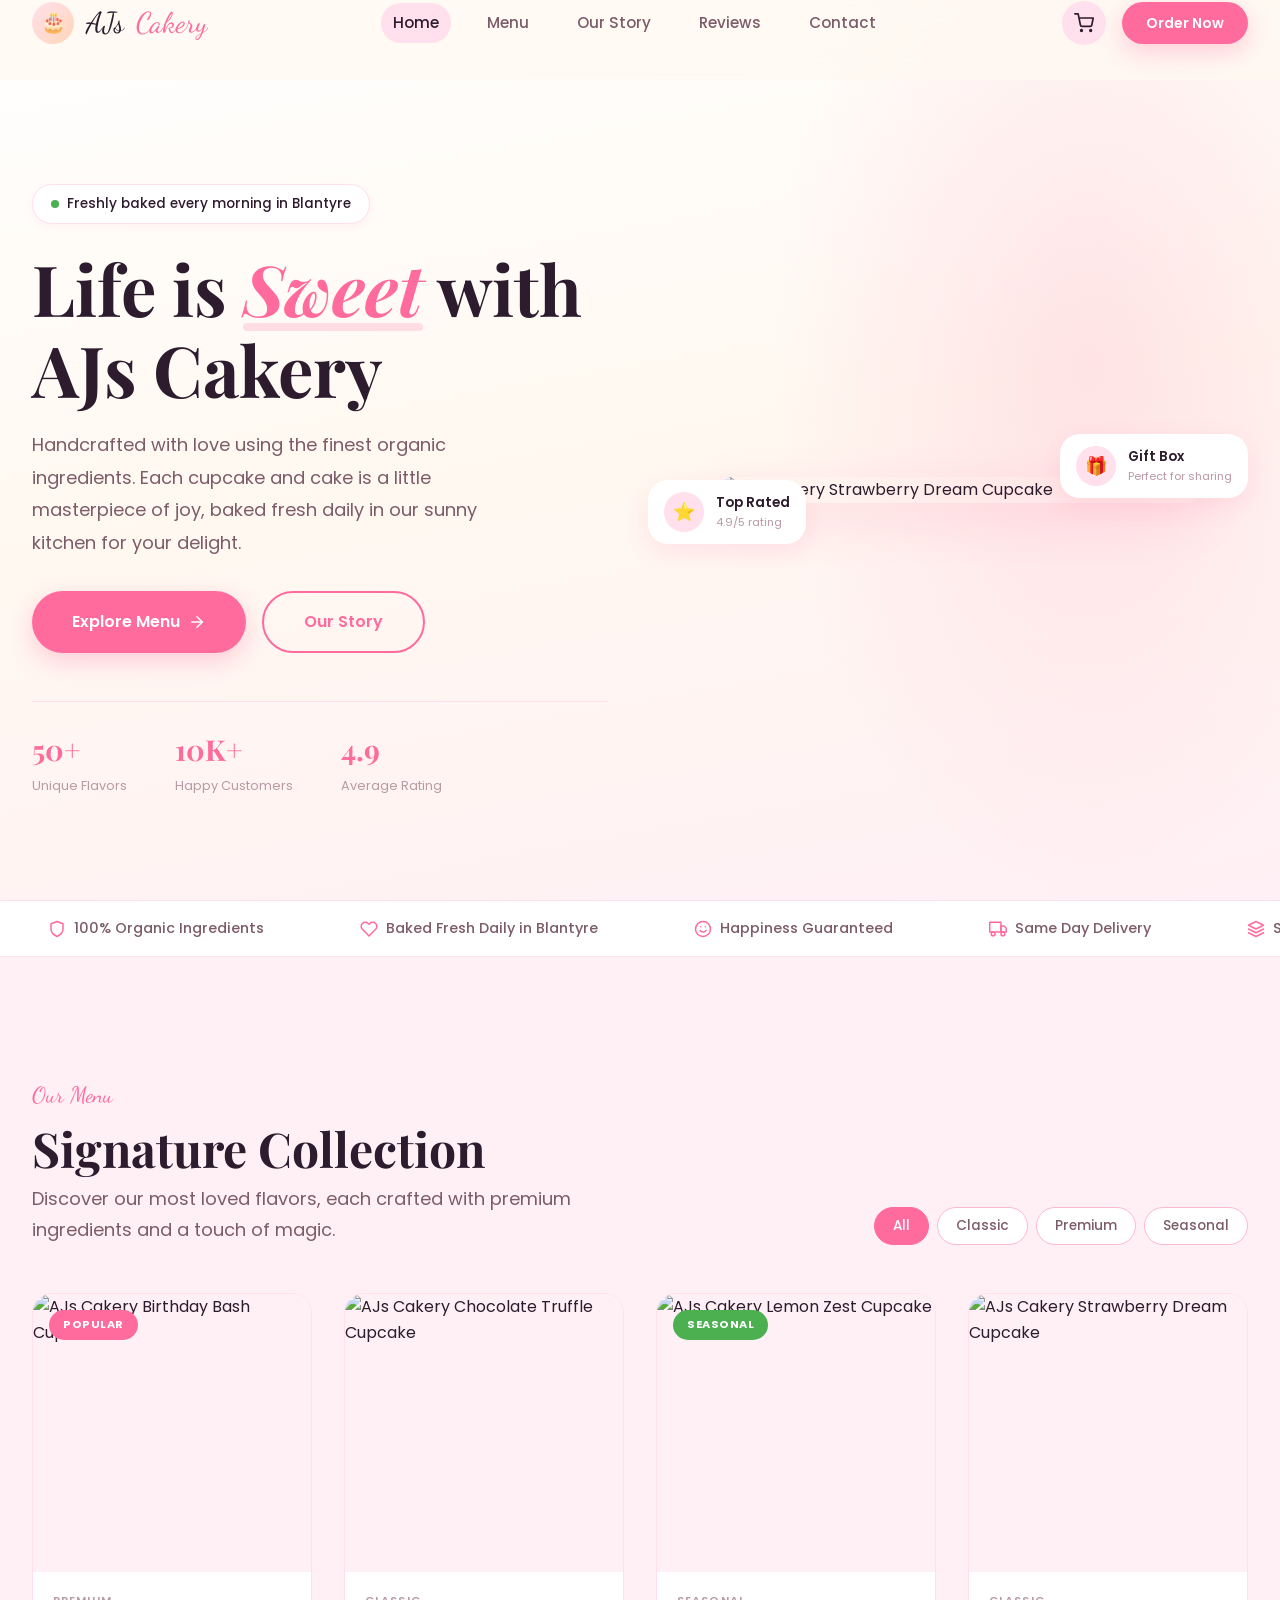
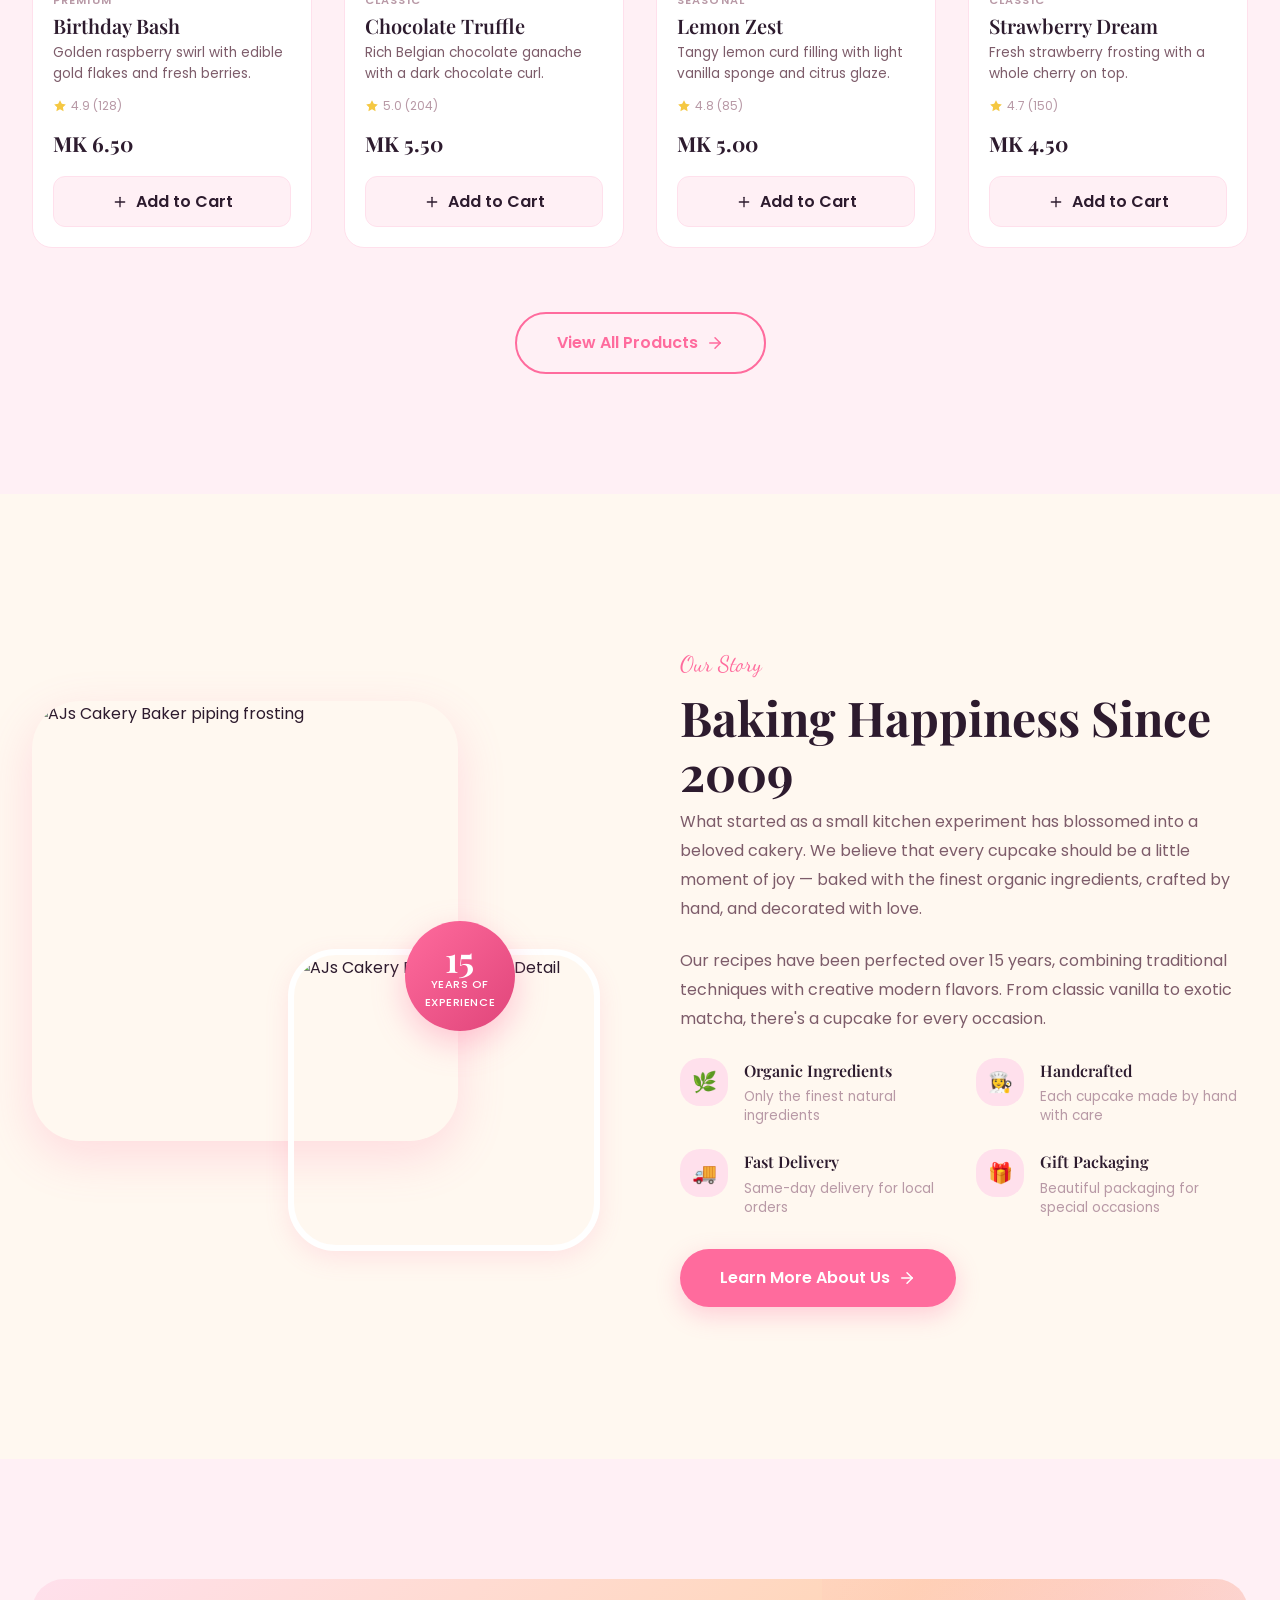
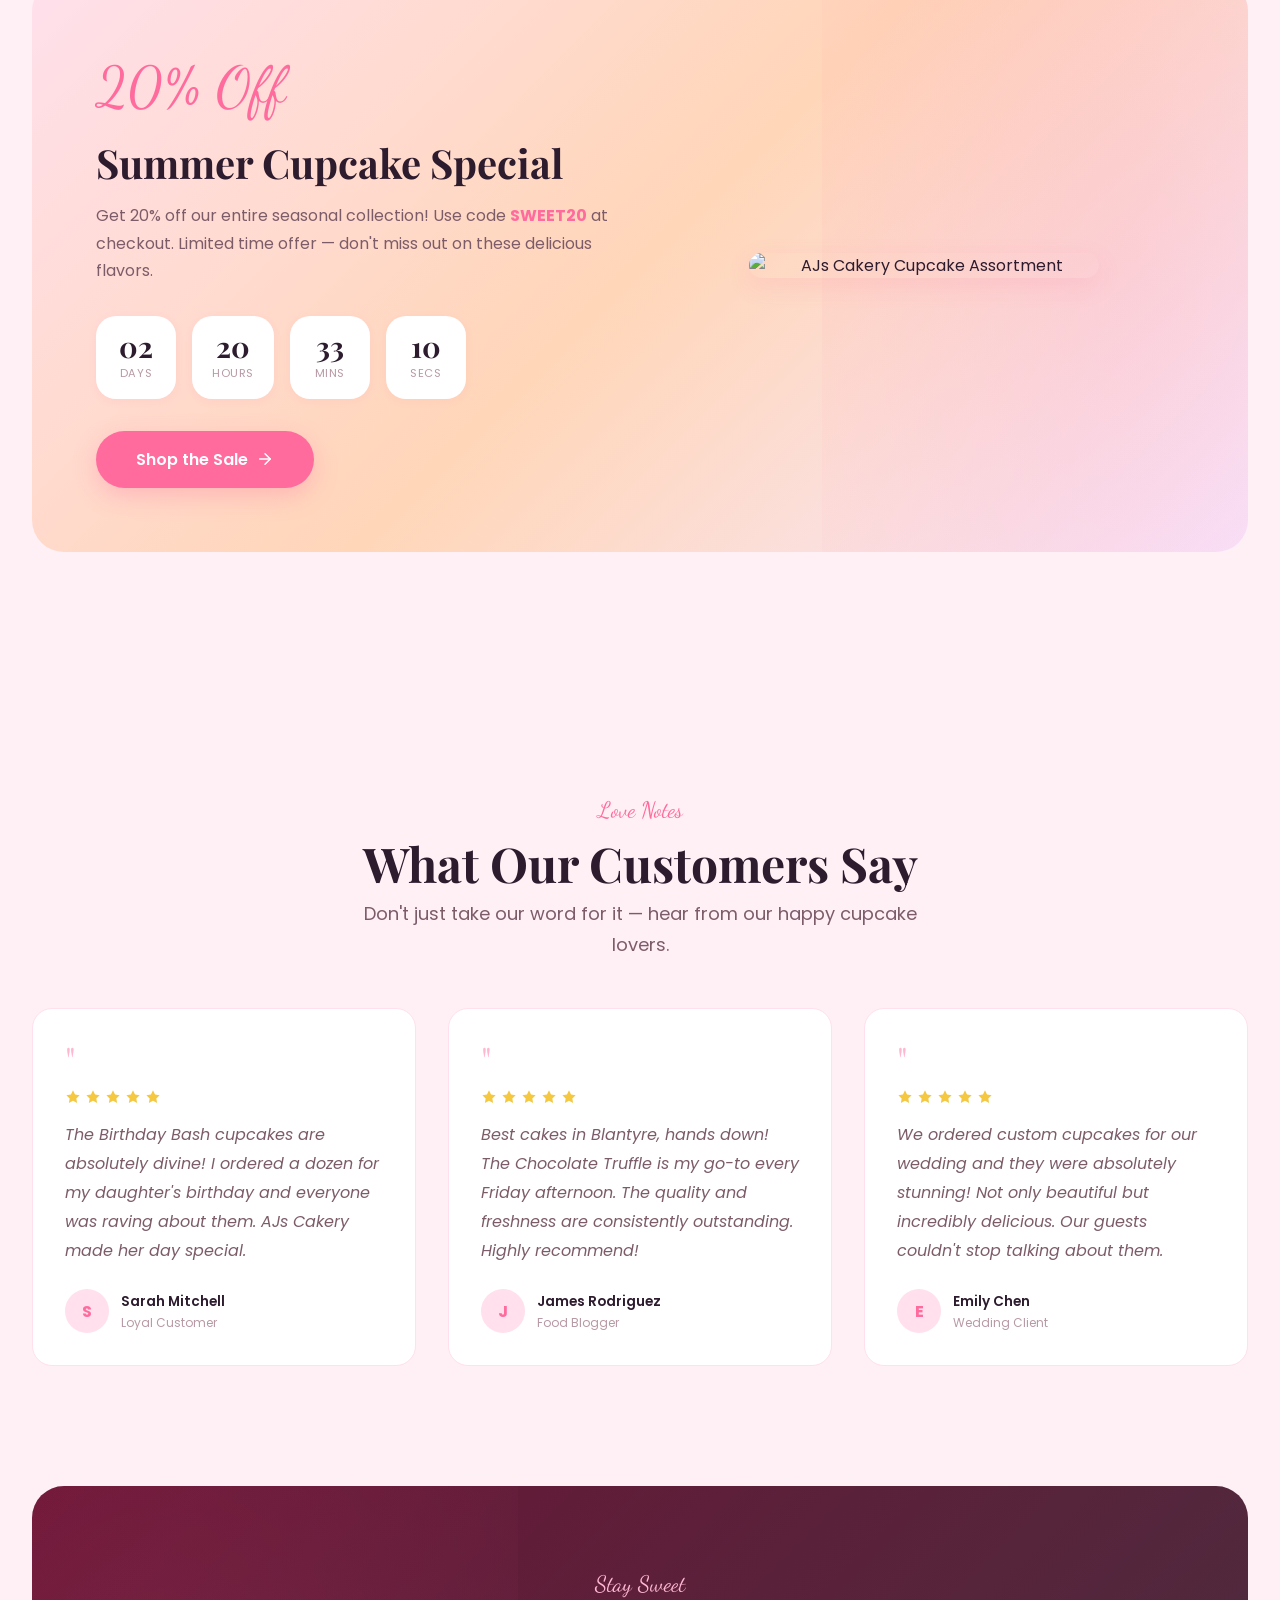
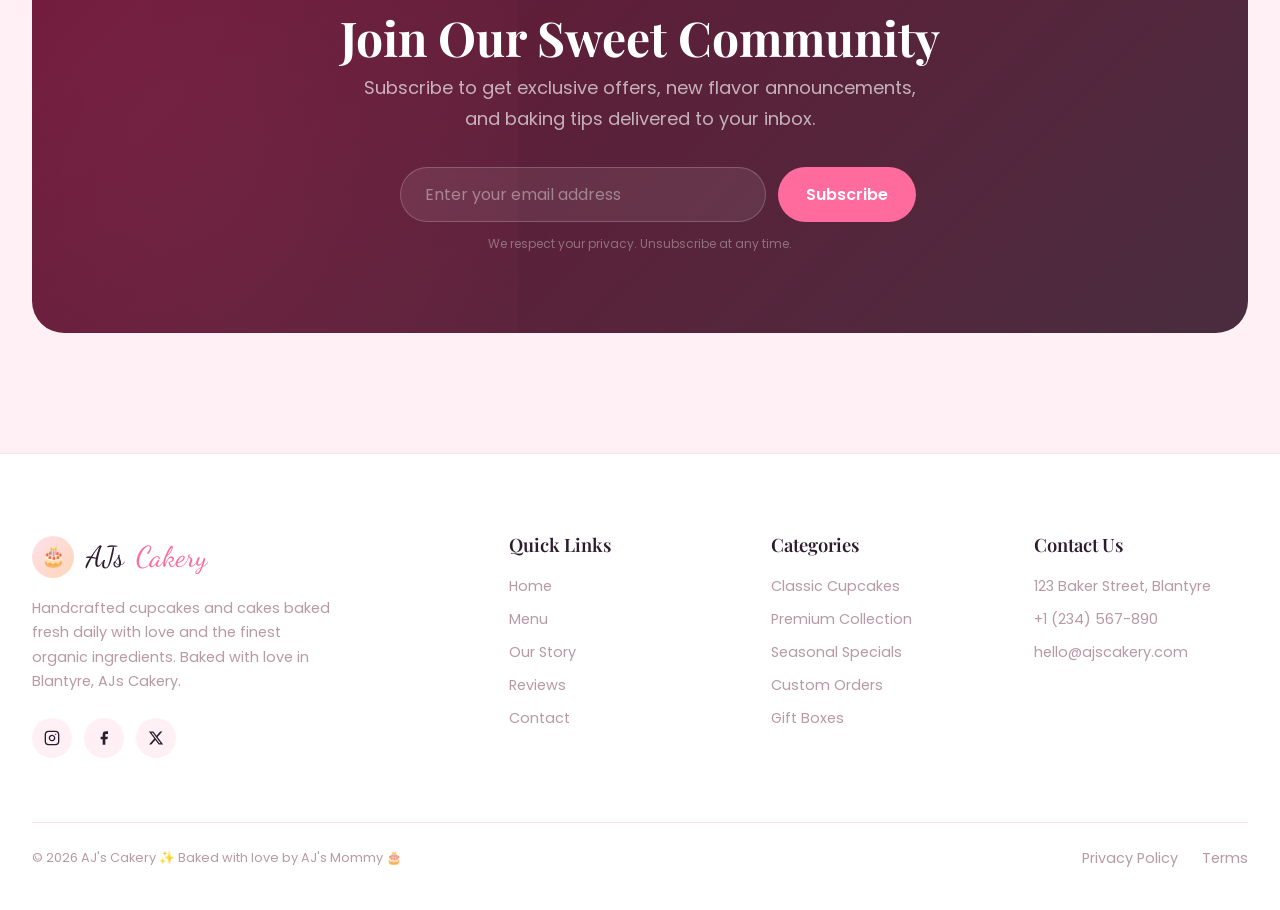
==== index.html @ 2e5b9600 "Update index.html" ====
<!DOCTYPE html>
<html lang="en">
<head>
<meta charset="UTF-8">
<meta name="viewport" content="width=device-width, initial-scale=1.0">
<title>AJs Cakery, Handcrafted Cakes and Cupcakes</title>
<link rel="icon" href="data:image/svg+xml,<svg xmlns=%22http://www.w3.org/2000/svg%22 viewBox=%220 0 100 100%22><text y=%22.9em%22 font-size=%2290%22>🎂</text></svg>">
<link rel="alternate icon" href="[data-uri]">
<meta name="description" content="AJs Cakery - Baked with love in Blantyre. Handcrafted cakes, cupcakes, and treats for every occasion. Order online now.">

<!-- Fonts -->
<link rel="preconnect" href="https://fonts.googleapis.com">
<link rel="preconnect" href="https://fonts.gstatic.com" crossorigin>
<link href="https://fonts.googleapis.com/css2?family=Playfair+Display:ital,wght@0,400;0,600;0,700;1,400;1,600&family=Poppins:wght@300;400;500;600;700&family=Dancing+Script:wght@400;500;600;700&display=swap" rel="stylesheet">

<style>
/* ============================================
CSS RESET & VARIABLES
============================================ */
*, *::before, *::after {
margin: 0;
padding: 0;
box-sizing: border-box;
}
:root {
/* Color System: Warm Pink Palette */
--pink-50: #FFF0F5;   /* page background */
--pink-100: #FFE0EC;   /* section alt background */
--pink-200: #FFB8D2;   /* borders, dividers */
--pink-400: #FF6B9D;   /* primary accent */
--pink-600: #E0457A;   /* hover states */
--pink-900: #6B1535;   /* dark text on light */

--cream: #FFF8F0;   /* warmest background tone */
--peach: #FFD6B8;   /* soft highlight */
--gold: #F5C842;   /* star ratings, badges */
--rose: #FF8FAB;   /* secondary pink */

--white: #FFFFFF;
--text: #2D1B2E;   /* very dark plum */
--text-mid: #7D5C6A;
--text-soft: #B899A6;

/* Typography */
--font-display: 'Playfair Display', Georgia, serif;
--font-body: 'Poppins', sans-serif;
--font-script: 'Dancing Script', cursive;

/* Spacing */
--section-gap: 120px;
--section-gap-sm: 80px;
--gap-xs: 8px;
--gap-sm: 16px;
--gap-md: 32px;
--gap-lg: 64px;
--gap-xl: 96px;

/* UI Elements */
--radius-sm: 12px;
--radius-md: 20px;
--radius-lg: 32px;
--radius-xl: 48px;
--radius-full: 9999px;

--shadow-sm: 0 2px 8px rgba(255, 107, 157, 0.08);
--shadow-md: 0 8px 24px rgba(255, 107, 157, 0.14);
--shadow-lg: 0 16px 48px rgba(255, 107, 157, 0.20);
--shadow-glow: 0 0 40px rgba(255, 107, 157, 0.25);

--nav-height: 80px;
--ease: cubic-bezier(0.16, 1, 0.3, 1);
--fast: 200ms var(--ease);
--base: 400ms var(--ease);
}

html {
scroll-behavior: smooth;
-webkit-font-smoothing: antialiased;
}
body {
font-family: var(--font-body);
font-size: 16px;
line-height: 1.6;
color: var(--text);
background-color: var(--pink-50);
overflow-x: hidden;
}
img {
max-width: 100%;
height: auto;
display: block;
}
a {
text-decoration: none;
color: inherit;
transition: color var(--fast);
}
button {
cursor: pointer;
border: none;
background: none;
font-family: inherit;
font-size: inherit;
color: inherit;
}
ul, ol {
list-style: none;
}
input, textarea {
font-family: inherit;
font-size: inherit;
}

/* ============================================
UTILITY CLASSES
============================================ */
.container {
width: 100%;
max-width: 1280px;
margin: 0 auto;
padding: 0 32px;
}
.section { padding: var(--section-gap) 0; }
.text-center { text-align: center; }
.mx-auto { margin-left: auto; margin-right: auto; }

/* Typography */
h1, h2, h3, h4 { font-family: var(--font-display); color: var(--text); line-height: 1.15; }
h1 { font-size: clamp(2.8rem, 5.5vw, 4.5rem); font-weight: 700; }
h2 { font-size: clamp(2rem, 4vw, 3rem); font-weight: 700; margin-bottom: var(--gap-xs); }
h3 { font-size: 1.5rem; font-weight: 600; }
.script { font-family: var(--font-script); color: var(--pink-400); font-size: 1.4rem; display: inline-block; margin-bottom: var(--gap-xs); }
.lead { font-size: 1.125rem; color: var(--text-mid); max-width: 580px; margin: 0 auto var(--gap-md); line-height: 1.7; }

/* ============================================
BUTTONS
============================================ */
.btn {
display: inline-flex; align-items: center; justify-content: center; gap: var(--gap-xs);
padding: 14px 32px; font-weight: 600; border-radius: var(--radius-full);
transition: all var(--fast); white-space: nowrap;
}
.btn-primary {
background: var(--pink-400); color: var(--white);
box-shadow: 0 8px 24px rgba(255,107,157,0.3);
}
.btn-primary:hover { transform: translateY(-3px); box-shadow: 0 12px 32px rgba(255,107,157,0.4); background: var(--pink-600); }
.btn-outline {
background: transparent; border: 2px solid var(--pink-400); color: var(--pink-400);
}
.btn-outline:hover { background: var(--pink-400); color: var(--white); }
.btn-ghost { background: transparent; color: var(--text-mid); }
.btn-ghost:hover { color: var(--pink-400); }
.btn-sm { padding: 10px 24px; font-size: 0.875rem; }
.btn-lg { padding: 16px 40px; font-size: 1rem; }
.btn svg { width: 18px; height: 18px; transition: transform var(--fast); }
.btn:hover svg { transform: translateX(4px); }

/* ============================================
NAVIGATION
============================================ */
.nav {
position: fixed; top: 0; left: 0; right: 0; height: var(--nav-height); z-index: 1000;
transition: all var(--base);
background: rgba(255, 248, 240, 0.75); backdrop-filter: blur(16px);
}
.nav.scrolled { background: rgba(255, 253, 251, 0.95); box-shadow: var(--shadow-sm); }
.nav__inner { display: flex; align-items: center; justify-content: space-between; height: 100%; }
.nav__logo { 
    font-family: var(--font-script); font-size: 1.8rem; color: var(--text); 
    display: flex; align-items: center; gap: 12px; cursor: pointer; 
}
.nav__logo-icon {
width: 42px; height: 42px; background: linear-gradient(135deg, var(--pink-100), var(--peach));
border-radius: 50%; display: flex; align-items: center; justify-content: center; font-size: 20px;
}
.nav__logo span { color: var(--pink-400); }
.nav__links { display: flex; gap: 24px; }
.nav__link { font-size: 0.95rem; font-weight: 500; color: var(--text-mid); padding: 8px 12px; border-radius: var(--radius-full); transition: all var(--fast); }
.nav__link:hover, .nav__link.active { color: var(--text); background: var(--pink-100); }
.nav__actions { display: flex; align-items: center; gap: 16px; }
.nav__cart {
position: relative; width: 44px; height: 44px; background: var(--pink-100); border-radius: 50%;
display: flex; align-items: center; justify-content: center; transition: all var(--fast);
}
.nav__cart:hover { background: var(--pink-200); }
.nav__cart svg { width: 20px; height: 20px; color: var(--text); }
.nav__badge {
position: absolute; top: 0; right: 0; width: 20px; height: 20px; background: var(--pink-400);
color: var(--white); font-size: 11px; font-weight: 700; border-radius: 50%;
display: flex; align-items: center; justify-content: center; border: 2px solid var(--white);
transform: scale(0); transition: transform var(--fast);
}
.nav__badge.visible { transform: scale(1); }
.nav__hamburger { display: none; flex-direction: column; gap: 5px; width: 24px; z-index: 1001; }
.nav__hamburger span { display: block; width: 100%; height: 2px; background: var(--text); border-radius: 2px; transition: all var(--fast); }
.nav__hamburger.active span:nth-child(1) { transform: rotate(45deg) translate(5px, 5px); }
.nav__hamburger.active span:nth-child(2) { opacity: 0; }
.nav__hamburger.active span:nth-child(3) { transform: rotate(-45deg) translate(5px, -5px); }

.mobile-menu {
position: fixed; inset: 0; background: var(--cream); z-index: 999;
display: flex; flex-direction: column; align-items: center; justify-content: center; gap: 32px;
opacity: 0; visibility: hidden; transition: all var(--base);
}
.mobile-menu.active { opacity: 1; visibility: visible; }
.mobile-menu .nav__link { font-size: 2rem; font-family: var(--font-display); color: var(--text); }

/* Cart Drawer */
.cart-overlay {
position: fixed; inset: 0; background: rgba(45, 27, 46, 0.35); z-index: 2000;
opacity: 0; visibility: hidden; transition: all var(--base);
}
.cart-overlay.active { opacity: 1; visibility: visible; }
.cart-drawer {
position: absolute; top: 0; right: 0; bottom: 0; width: 100%; max-width: 400px;
background: var(--white); border-left: 1px solid var(--pink-100);
transform: translateX(100%); transition: transform var(--base);
display: flex; flex-direction: column;
}
.cart-overlay.active .cart-drawer { transform: translateX(0); }
.cart-drawer__header { padding: 24px; border-bottom: 1px solid var(--pink-100); display: flex; justify-content: space-between; align-items: center; }
.cart-drawer__title { font-family: var(--font-display); font-size: 1.5rem; }
.cart-drawer__close { width: 32px; height: 32px; border-radius: 50%; display: flex; align-items: center; justify-content: center; transition: background var(--fast); }
.cart-drawer__close:hover { background: var(--pink-100); }
.cart-drawer__body { flex: 1; overflow-y: auto; padding: 24px; }
.cart-drawer__empty { text-align: center; color: var(--text-soft); margin-top: 48px; font-style: italic; }
.cart-item { display: flex; gap: 16px; padding-bottom: 20px; margin-bottom: 20px; border-bottom: 1px solid var(--pink-100); }
.cart-item__img { width: 72px; height: 72px; border-radius: var(--radius-md); object-fit: cover; background: var(--pink-50); }
.cart-item__info { flex: 1; }
.cart-item__name { font-weight: 600; color: var(--text); margin-bottom: 4px; }
.cart-item__price { color: var(--pink-400); font-weight: 700; }
.cart-drawer__footer { padding: 24px; border-top: 1px solid var(--pink-100); background: var(--pink-50); }
.cart-drawer__total { display: flex; justify-content: space-between; font-size: 1.25rem; font-weight: 700; margin-bottom: 20px; color: var(--text); }

/* ============================================
HERO SECTION
============================================ */
.hero {
min-height: 100vh; display: flex; align-items: center; padding-top: var(--nav-height);
position: relative; overflow: hidden;
background: linear-gradient(170deg, var(--white) 0%, var(--cream) 50%, var(--pink-50) 100%);
}
.hero::before {
content: ''; position: absolute; top: -20%; right: -10%; width: 50%; height: 120%;
background: radial-gradient(ellipse, rgba(255,107,157,0.15) 0%, transparent 70%); pointer-events: none;
}
.hero__inner { display: grid; grid-template-columns: 1fr 1fr; gap: 64px; align-items: center; padding: 80px 0; }
.hero__content { position: relative; z-index: 2; }
.hero__badge {
display: inline-flex; align-items: center; gap: 8px; padding: 8px 18px;
background: var(--white); border: 1px solid var(--pink-100); border-radius: var(--radius-full);
font-size: 0.85rem; font-weight: 500; color: var(--text); margin-bottom: 24px; box-shadow: var(--shadow-sm);
}
.hero__badge-dot { width: 8px; height: 8px; background: #4CAF50; border-radius: 50%; animation: pulse 2s infinite; }
.hero__title { margin-bottom: 20px; }
.hero__title i { font-style: italic; color: var(--pink-400); position: relative; }
.hero__title i::after {
content: ''; position: absolute; bottom: 4px; left: 0; right: 0; height: 8px;
background: rgba(255,107,157,0.2); border-radius: 4px;
}
.hero__desc { font-size: 1.125rem; color: var(--text-mid); margin-bottom: 32px; max-width: 480px; line-height: 1.8; }
.hero__actions { display: flex; gap: 16px; margin-bottom: 48px; flex-wrap: wrap; }
.hero__stats { display: flex; gap: 48px; padding-top: 24px; border-top: 1px solid var(--pink-100); }
.hero__stat-number { font-family: var(--font-display); font-size: 1.8rem; font-weight: 700; color: var(--pink-400); }
.hero__stat-label { font-size: 0.8rem; color: var(--text-soft); margin-top: 4px; }
.hero__image-wrapper { position: relative; display: flex; align-items: center; justify-content: center; }
.hero__image-container { position: relative; width: 100%; max-width: 480px; }
.hero__image {
width: 100%; border-radius: var(--radius-xl); box-shadow: var(--shadow-lg);
animation: float 6s ease-in-out infinite;
}
.hero__floating {
position: absolute; background: var(--white); border-radius: var(--radius-md); padding: 12px 16px;
box-shadow: var(--shadow-md); display: flex; align-items: center; gap: 12px;
animation: float 5s ease-in-out infinite;
}
.hero__floating--1 { top: 12%; left: -15%; animation-delay: -1s; }
.hero__floating--2 { bottom: 18%; right: -10%; animation-delay: -3s; }
.hero__floating-icon { width: 40px; height: 40px; border-radius: 50%; background: var(--pink-100); display: flex; align-items: center; justify-content: center; font-size: 18px; }
.hero__floating-text { font-size: 0.85rem; font-weight: 600; color: var(--text); }
.hero__floating-sub { font-size: 0.7rem; color: var(--text-soft); }

/* ============================================
MARQUEE / TRUST STRIP
============================================ */
.marquee {
padding: 16px 0; border-top: 1px solid var(--pink-100); border-bottom: 1px solid var(--pink-100);
overflow: hidden; background: var(--white);
}
.marquee__track { display: flex; width: max-content; animation: marquee 28s linear infinite; }
.marquee__item {
padding: 0 48px; font-size: 0.9rem; font-weight: 500; color: var(--text-mid); white-space: nowrap;
display: flex; align-items: center; gap: 8px;
}
.marquee__item svg { width: 18px; height: 18px; color: var(--pink-400); }

/* ============================================
PRODUCTS SECTION
============================================ */
.products { background: var(--pink-50); }
.products__header { display: flex; justify-content: space-between; align-items: flex-end; margin-bottom: 48px; flex-wrap: wrap; gap: 24px; }
.products__filters { display: flex; gap: 8px; flex-wrap: wrap; }
.filter-btn {
padding: 8px 18px; font-size: 0.85rem; font-weight: 500; border-radius: var(--radius-full);
border: 1px solid var(--pink-200); background: var(--white); color: var(--text-mid);
transition: all var(--fast);
}
.filter-btn:hover, .filter-btn.active { background: var(--pink-400); color: var(--white); border-color: var(--pink-400); }
.products__grid { display: grid; grid-template-columns: repeat(auto-fill, minmax(280px, 1fr)); gap: 32px; }
.product-card {
background: var(--white); border-radius: var(--radius-md); overflow: hidden;
border: 1px solid var(--pink-100); transition: all var(--base); position: relative;
}
.product-card:hover { transform: translateY(-8px); box-shadow: var(--shadow-lg); border-color: transparent; }
.product-card__img-wrapper { position: relative; aspect-ratio: 1; overflow: hidden; background: var(--pink-50); }
.product-card__img { width: 100%; height: 100%; object-fit: cover; transition: transform var(--base); }
.product-card:hover .product-card__img { transform: scale(1.08); }
.product-card__badge {
position: absolute; top: 16px; left: 16px; padding: 6px 14px; background: var(--pink-400);
color: var(--white); font-size: 0.7rem; font-weight: 700; text-transform: uppercase;
border-radius: var(--radius-full); letter-spacing: 0.05em;
}
.product-card__content { padding: 20px; }
.product-card__cat { font-size: 0.7rem; font-weight: 600; text-transform: uppercase; color: var(--text-soft); letter-spacing: 0.1em; margin-bottom: 4px; }
.product-card__name { font-family: var(--font-display); font-size: 1.25rem; font-weight: 600; margin-bottom: 6px; }
.product-card__desc { font-size: 0.85rem; color: var(--text-mid); margin-bottom: 12px; line-height: 1.5; }
.product-card__rating { display: flex; align-items: center; gap: 4px; font-size: 0.75rem; color: var(--text-soft); margin-bottom: 12px; }
.product-card__rating svg { width: 14px; height: 14px; color: var(--gold); fill: var(--gold); }
.product-card__price { font-family: var(--font-display); font-size: 1.3rem; font-weight: 700; }
.product-card__add {
width: 100%; margin-top: 16px; padding: 12px; background: var(--pink-50); border: 1px solid var(--pink-100);
border-radius: var(--radius-sm); font-weight: 600; display: flex; align-items: center; justify-content: center; gap: 8px;
transition: all var(--fast);
}
.product-card__add:hover { background: var(--pink-400); color: var(--white); border-color: var(--pink-400); }
.product-card__add svg { width: 16px; height: 16px; }

/* ============================================
ABOUT / STORY SECTION
============================================ */
.about { background: var(--cream); }
.about__inner { display: grid; grid-template-columns: 1fr 1fr; gap: 80px; align-items: center; }
.about__images { position: relative; height: 550px; }
.about__img-main {
position: absolute; top: 0; left: 0; width: 75%; height: 80%; border-radius: var(--radius-xl);
overflow: hidden; box-shadow: var(--shadow-lg);
}
.about__img-main img { width: 100%; height: 100%; object-fit: cover; }
.about__img-sec {
position: absolute; bottom: 0; right: 0; width: 55%; height: 55%; border-radius: var(--radius-xl);
overflow: hidden; border: 6px solid var(--white); box-shadow: var(--shadow-md);
}
.about__img-sec img { width: 100%; height: 100%; object-fit: cover; }
.about__experience {
position: absolute; top: 50%; right: 15%; transform: translateY(-50%);
width: 110px; height: 110px; background: linear-gradient(135deg, var(--pink-400), var(--pink-600));
border-radius: 50%; display: flex; flex-direction: column; align-items: center; justify-content: center;
color: var(--white); box-shadow: 0 12px 32px rgba(255,107,157,0.35); z-index: 5;
}
.about__exp-number { font-family: var(--font-display); font-size: 2.2rem; font-weight: 700; line-height: 1; }
.about__exp-text { font-size: 0.7rem; font-weight: 500; text-transform: uppercase; letter-spacing: 0.05em; text-align: center; }
.about__content { padding: 32px 0; }
.about__text { font-size: 1rem; color: var(--text-mid); line-height: 1.8; margin-bottom: 24px; }
.about__features { display: grid; grid-template-columns: 1fr 1fr; gap: 24px; margin-bottom: 32px; }
.about__feat { display: flex; gap: 16px; align-items: flex-start; }
.about__feat-icon { width: 48px; height: 48px; border-radius: var(--radius-md); background: var(--pink-100); display: flex; align-items: center; justify-content: center; font-size: 20px; flex-shrink: 0; }
.about__feat-title { font-family: var(--font-display); font-weight: 600; margin-bottom: 4px; }
.about__feat-desc { font-size: 0.85rem; color: var(--text-soft); line-height: 1.4; }

/* ============================================
OFFER BANNER
============================================ */
.offer { padding: var(--section-gap) 0; }
.offer__card {
background: linear-gradient(135deg, var(--pink-100) 0%, var(--peach) 50%, #F8E8FF 100%);
border-radius: var(--radius-lg); padding: 64px; display: grid; grid-template-columns: 1fr 1fr;
gap: 48px; align-items: center; position: relative; overflow: hidden;
}
.offer__card::before {
content: ''; position: absolute; top: -50%; right: -15%; width: 50%; height: 200%;
background: radial-gradient(ellipse, rgba(255,107,157,0.15), transparent); pointer-events: none;
}
.offer__content { position: relative; z-index: 2; }
.offer__discount { font-family: var(--font-script); font-size: 3.5rem; color: var(--pink-400); margin-bottom: 8px; }
.offer__title { font-size: 2.5rem; margin-bottom: 16px; }
.offer__desc { font-size: 1rem; color: var(--text-mid); margin-bottom: 32px; line-height: 1.7; }
.offer__countdown { display: flex; gap: 16px; margin-bottom: 32px; }
.offer__count-item {
text-align: center; background: var(--white); border-radius: var(--radius-md); padding: 16px 20px;
min-width: 80px; box-shadow: var(--shadow-sm);
}
.offer__count-number { font-family: var(--font-display); font-size: 1.8rem; font-weight: 700; line-height: 1; }
.offer__count-label { font-size: 0.7rem; color: var(--text-soft); text-transform: uppercase; margin-top: 4px; letter-spacing: 0.05em; }
.offer__image { position: relative; z-index: 2; text-align: center; }
.offer__image img { max-width: 350px; margin: 0 auto; border-radius: var(--radius-xl); box-shadow: var(--shadow-md); }

/* ============================================
TESTIMONIALS
============================================ */
.testimonials { background: var(--pink-50); }
.testimonials__grid { display: grid; grid-template-columns: repeat(3, 1fr); gap: 32px; margin-top: 48px; }
.testimonial-card {
background: var(--white); border: 1px solid var(--pink-100); border-radius: var(--radius-md);
padding: 32px; transition: all var(--base); position: relative;
}
.testimonial-card:hover { box-shadow: var(--shadow-md); transform: translateY(-4px); border-color: transparent; }
.testimonial-card__quote { font-size: 36px; color: var(--pink-200); font-family: var(--font-display); line-height: 1; margin-bottom: 12px; }
.testimonial-card__text { font-size: 1rem; color: var(--text-mid); line-height: 1.8; margin-bottom: 24px; font-style: italic; }
.testimonial-card__stars { display: flex; gap: 4px; margin-bottom: 16px; }
.testimonial-card__stars svg { width: 16px; height: 16px; color: var(--gold); fill: var(--gold); }
.testimonial-card__author { display: flex; align-items: center; gap: 12px; }
.testimonial-card__avatar {
width: 44px; height: 44px; border-radius: 50%; background: var(--pink-100);
display: flex; align-items: center; justify-content: center; font-weight: 700; color: var(--pink-400);
}
.testimonial-card__name { font-weight: 600; font-size: 0.85rem; }
.testimonial-card__role { font-size: 0.75rem; color: var(--text-soft); }

/* ============================================
NEWSLETTER
============================================ */
.newsletter {
background: linear-gradient(135deg, var(--pink-900) 0%, #4A2D3F 100%); color: var(--white);
text-align: center; padding: 80px 0; position: relative; overflow: hidden; border-radius: var(--radius-lg);
margin: 0 32px var(--section-gap);
}
.newsletter::before {
content: ''; position: absolute; top: -50%; left: -20%; width: 60%; height: 200%;
background: radial-gradient(ellipse, rgba(255,107,157,0.1), transparent); pointer-events: none;
}
.newsletter__inner { position: relative; z-index: 2; }
.newsletter h2 { color: var(--white); }
.newsletter .lead { color: rgba(255,255,255,0.65); }
.newsletter .script { color: var(--pink-200); }
.newsletter__form { display: flex; gap: 12px; max-width: 480px; margin: 32px auto 0; }
.newsletter__input {
flex: 1; padding: 14px 24px; border: 1px solid rgba(255,255,255,0.2); background: rgba(255,255,255,0.08);
color: var(--white); border-radius: var(--radius-full); outline: none; transition: all var(--fast);
}
.newsletter__input::placeholder { color: rgba(255,255,255,0.4); }
.newsletter__input:focus { border-color: var(--pink-400); background: rgba(255,255,255,0.12); }
.newsletter__btn {
padding: 14px 28px; background: var(--pink-400); color: var(--white); border-radius: var(--radius-full);
font-weight: 600; transition: all var(--fast);
}
.newsletter__btn:hover { background: var(--pink-600); transform: translateY(-2px); box-shadow: 0 8px 24px rgba(255,107,157,0.3); }
.newsletter__privacy { font-size: 0.75rem; color: rgba(255,255,255,0.35); margin-top: 12px; }

/* ============================================
FOOTER
============================================ */
.footer { background: var(--white); border-top: 1px solid var(--pink-100); padding: 80px 0 40px; }
.footer__top { display: grid; grid-template-columns: 2fr 1fr 1fr 1fr; gap: 48px; margin-bottom: 64px; }
.footer__brand-desc { font-size: 0.9rem; color: var(--text-soft); line-height: 1.7; margin-top: 16px; margin-bottom: 24px; max-width: 300px; }
.footer__social { display: flex; gap: 12px; }
.footer__social-link {
width: 40px; height: 40px; background: var(--pink-50); border-radius: 50%;
display: flex; align-items: center; justify-content: center; transition: all var(--fast);
}
.footer__social-link:hover { background: var(--pink-400); color: var(--white); }
.footer__social-link svg { width: 16px; height: 16px; }
.footer__heading { font-family: var(--font-display); font-size: 1.15rem; font-weight: 600; margin-bottom: 20px; }
.footer__links { display: flex; flex-direction: column; gap: 10px; }
.footer__link { font-size: 0.9rem; color: var(--text-soft); }
.footer__link:hover { color: var(--pink-400); }
.footer__bottom { display: flex; justify-content: space-between; align-items: center; padding-top: 24px; border-top: 1px solid var(--pink-100); flex-wrap: wrap; gap: 16px; }
.footer__copyright { font-size: 0.8rem; color: var(--text-soft); }

/* Back to Top */
.back-to-top {
position: fixed; bottom: 32px; right: 32px; width: 48px; height: 48px; background: var(--pink-400);
color: var(--white); border-radius: 50%; display: flex; align-items: center; justify-content: center;
box-shadow: 0 8px 24px rgba(255,107,157,0.3); z-index: 999;
opacity: 0; visibility: hidden; transform: translateY(10px); transition: all var(--fast);
}
.back-to-top.visible { opacity: 1; visibility: visible; transform: translateY(0); }
.back-to-top:hover { transform: translateY(-3px); box-shadow: 0 12px 32px rgba(255,107,157,0.4); }
.back-to-top svg { width: 20px; height: 20px; }

/* Animations */
.fade-in { opacity: 0; transform: translateY(30px); transition: opacity 0.6s ease, transform 0.6s ease; }
.fade-in.visible { opacity: 1; transform: translateY(0); }
@keyframes float { 0%, 100% { transform: translateY(0); } 50% { transform: translateY(-12px); } }
@keyframes pulse { 0%, 100% { opacity: 1; } 50% { opacity: 0.4; } }
@keyframes marquee { 0% { transform: translateX(0); } 100% { transform: translateX(-50%); } }

/* Responsive */
@media (max-width: 1024px) {
.hero__inner { grid-template-columns: 1fr; gap: 40px; }
.hero__content { text-align: center; padding-top: 20px; }
.hero__badge { margin: 0 auto 24px; }
.hero__desc { margin: 0 auto 32px; }
.hero__actions { justify-content: center; }
.hero__stats { justify-content: center; }
.hero__image-wrapper { order: -1; max-width: 400px; margin: 0 auto; }
.about__inner { grid-template-columns: 1fr; gap: 48px; }
.about__images { height: 400px; }
.offer__card { grid-template-columns: 1fr; padding: 40px; }
.testimonials__grid { grid-template-columns: 1fr 1fr; }
.footer__top { grid-template-columns: 1fr 1fr; }
}
@media (max-width: 768px) {
:root { --section-gap: 80px; }
.nav__links { display: none; }
.nav__hamburger { display: flex; }
.products__header { flex-direction: column; align-items: flex-start; }
.products__grid { grid-template-columns: 1fr 1fr; gap: 16px; }
.testimonials__grid { grid-template-columns: 1fr; }
.footer__top { grid-template-columns: 1fr; }
.newsletter { margin: 0 16px 60px; padding: 60px 24px; }
.newsletter__form { flex-direction: column; }
.about__features { grid-template-columns: 1fr; }
.offer__countdown { flex-wrap: wrap; justify-content: center; }
.hero__stats { flex-direction: column; gap: 20px; align-items: center; }
.hero__floating { display: none; }
}
@media (max-width: 480px) {
.products__grid { grid-template-columns: 1fr; max-width: 360px; margin: 0 auto; }
.container { padding: 0 20px; }
}
</style>
</head>
<body>

<!-- ==========================================
NAVIGATION
========================================== -->
<nav class="nav" id="nav">
<div class="container">
<div class="nav__inner">
<a href="#home" class="nav__logo">
<div class="nav__logo-icon">🎂</div>
AJs <span>Cakery</span>
</a>
<div class="nav__links">
<a href="#home" class="nav__link active">Home</a>
<a href="#products" class="nav__link">Menu</a>
<a href="#about" class="nav__link">Our Story</a>
<a href="#testimonials" class="nav__link">Reviews</a>
<a href="#contact" class="nav__link">Contact</a>
</div>
<div class="nav__actions">
<button class="nav__cart" id="cartToggle" aria-label="Shopping cart">
<svg xmlns="http://www.w3.org/2000/svg" viewBox="0 0 24 24" fill="none" stroke="currentColor" stroke-width="2" stroke-linecap="round" stroke-linejoin="round"><circle cx="9" cy="21" r="1"/><circle cx="20" cy="21" r="1"/><path d="M1 1h4l2.68 13.39a2 2 0 0 0 2 1.61h9.72a2 2 0 0 0 2-1.61L23 6H6"/></svg>
<span class="nav__badge" id="cartBadge">0</span>
</button>
<a href="#products" class="btn btn-primary btn-sm">Order Now</a>
<button class="nav__hamburger" id="hamburger" aria-label="Toggle menu">
<span></span><span></span><span></span>
</button>
</div>
</div>
</div>
</nav>
<!-- Mobile Menu -->
<div class="mobile-menu" id="mobileMenu">
<a href="#home" class="nav__link" data-mobile-link>Home</a>
<a href="#products" class="nav__link" data-mobile-link>Menu</a>
<a href="#about" class="nav__link" data-mobile-link>Our Story</a>
<a href="#testimonials" class="nav__link" data-mobile-link>Reviews</a>
<a href="#contact" class="nav__link" data-mobile-link>Contact</a>
<a href="#products" class="btn btn-primary btn-lg" data-mobile-link>Order Now</a>
</div>

<!-- Cart Drawer -->
<div class="cart-overlay" id="cartOverlay">
<div class="cart-drawer">
<div class="cart-drawer__header">
<h3 class="cart-drawer__title">Your Treats 🍰</h3>
<button class="cart-drawer__close" id="cartClose">
<svg xmlns="http://www.w3.org/2000/svg" viewBox="0 0 24 24" fill="none" stroke="currentColor" stroke-width="2" stroke-linecap="round" stroke-linejoin="round"><line x1="18" y1="6" x2="6" y2="18"/><line x1="6" y1="6" x2="18" y2="18"/></svg>
</button>
</div>
<div class="cart-drawer__body" id="cartBody">
<div class="cart-drawer__empty">Your cart is empty. Time for a treat! 🎂</div>
</div>
<div class="cart-drawer__footer">
<div class="cart-drawer__total">
<span>Total</span>
<span id="cartTotal">MK 0.00</span>
</div>
<button class="btn btn-primary btn-full">Checkout</button>
</div>
</div>
</div>

<!-- ==========================================
HERO SECTION
========================================== -->
<section class="hero" id="home">
<div class="container">
<div class="hero__inner">
<div class="hero__content fade-in">
<div class="hero__badge">
<span class="hero__badge-dot"></span>
Freshly baked every morning in Blantyre
</div>
<h1 class="hero__title">
Life is <i>Sweet</i> with<br>AJs Cakery
</h1>
<p class="hero__desc">
Handcrafted with love using the finest organic ingredients. Each cupcake and cake is a little masterpiece of joy, baked fresh daily in our sunny kitchen for your delight.
</p>
<div class="hero__actions">
<a href="#products" class="btn btn-primary btn-lg">
Explore Menu
<svg xmlns="http://www.w3.org/2000/svg" viewBox="0 0 24 24" fill="none" stroke="currentColor" stroke-width="2" stroke-linecap="round" stroke-linejoin="round"><path d="M5 12h14"/><path d="m12 5 7 7-7 7"/></svg>
</a>
<a href="#about" class="btn btn-outline btn-lg">Our Story</a>
</div>
<div class="hero__stats">
<div class="hero__stat">
<div class="hero__stat-number">50+</div>
<div class="hero__stat-label">Unique Flavors</div>
</div>
<div class="hero__stat">
<div class="hero__stat-number">10K+</div>
<div class="hero__stat-label">Happy Customers</div>
</div>
<div class="hero__stat">
<div class="hero__stat-number">4.9</div>
<div class="hero__stat-label">Average Rating</div>
</div>
</div>
</div>
<div class="hero__image-wrapper fade-in">
<div class="hero__image-container">
<img src="https://image.qwenlm.ai/public_source/0dc42c01-f158-4b70-bc50-303ec55e8772/1a39b17f2-b184-4d7a-8d98-e52cea4bd7e9.png" alt="AJs Cakery Strawberry Dream Cupcake" class="hero__image" loading="eager">
<div class="hero__floating hero__floating--1">
<div class="hero__floating-icon">⭐</div>
<div>
<div class="hero__floating-text">Top Rated</div>
<div class="hero__floating-sub">4.9/5 rating</div>
</div>
</div>
<div class="hero__floating hero__floating--2">
<div class="hero__floating-icon">🎁</div>
<div>
<div class="hero__floating-text">Gift Box</div>
<div class="hero__floating-sub">Perfect for sharing</div>
</div>
</div>
</div>
</div>
</div>
</div>
</section>

<!-- ==========================================
TRUST MARQUEE
========================================== -->
<div class="marquee">
<div class="marquee__track">
<div class="marquee__item">
<svg xmlns="http://www.w3.org/2000/svg" viewBox="0 0 24 24" fill="none" stroke="currentColor" stroke-width="2" stroke-linecap="round" stroke-linejoin="round"><path d="M12 22s8-4 8-10V5l-8-3-8 3v7c0 6 8 10 8 10z"/></svg>
100% Organic Ingredients
</div>
<div class="marquee__item">
<svg xmlns="http://www.w3.org/2000/svg" viewBox="0 0 24 24" fill="none" stroke="currentColor" stroke-width="2" stroke-linecap="round" stroke-linejoin="round"><path d="M20.84 4.61a5.5 5.5 0 0 0-7.78 0L12 5.67l-1.06-1.06a5.5 5.5 0 0 0-7.78 7.78l1.06 1.06L12 21.23l7.78-7.78 1.06-1.06a5.5 5.5 0 0 0 0-7.78z"/></svg>
Baked Fresh Daily in Blantyre
</div>
<div class="marquee__item">
<svg xmlns="http://www.w3.org/2000/svg" viewBox="0 0 24 24" fill="none" stroke="currentColor" stroke-width="2" stroke-linecap="round" stroke-linejoin="round"><circle cx="12" cy="12" r="10"/><path d="M8 14s1.5 2 4 2 4-2 4-2"/><line x1="9" y1="9" x2="9.01" y2="9"/><line x1="15" y1="9" x2="15.01" y2="9"/></svg>
Happiness Guaranteed
</div>
<div class="marquee__item">
<svg xmlns="http://www.w3.org/2000/svg" viewBox="0 0 24 24" fill="none" stroke="currentColor" stroke-width="2" stroke-linecap="round" stroke-linejoin="round"><rect x="1" y="3" width="15" height="13"/><polygon points="16 8 20 8 23 11 23 16 16 16 16 8"/><circle cx="5.5" cy="18.5" r="2.5"/><circle cx="18.5" cy="18.5" r="2.5"/></svg>
Same Day Delivery
</div>
<div class="marquee__item">
<svg xmlns="http://www.w3.org/2000/svg" viewBox="0 0 24 24" fill="none" stroke="currentColor" stroke-width="2" stroke-linecap="round" stroke-linejoin="round"><path d="M12 2L2 7l10 5 10-5-10-5z"/><path d="M2 17l10 5 10-5"/><path d="M2 12l10 5 10-5"/></svg>
Small Batch Baking
</div>
<!-- Duplicate for seamless loop -->
<div class="marquee__item">
<svg xmlns="http://www.w3.org/2000/svg" viewBox="0 0 24 24" fill="none" stroke="currentColor" stroke-width="2" stroke-linecap="round" stroke-linejoin="round"><path d="M12 22s8-4 8-10V5l-8-3-8 3v7c0 6 8 10 8 10z"/></svg>
100% Organic Ingredients
</div>
<div class="marquee__item">
<svg xmlns="http://www.w3.org/2000/svg" viewBox="0 0 24 24" fill="none" stroke="currentColor" stroke-width="2" stroke-linecap="round" stroke-linejoin="round"><path d="M20.84 4.61a5.5 5.5 0 0 0-7.78 0L12 5.67l-1.06-1.06a5.5 5.5 0 0 0-7.78 7.78l1.06 1.06L12 21.23l7.78-7.78 1.06-1.06a5.5 5.5 0 0 0 0-7.78z"/></svg>
Baked Fresh Daily in Blantyre
</div>
<div class="marquee__item">
<svg xmlns="http://www.w3.org/2000/svg" viewBox="0 0 24 24" fill="none" stroke="currentColor" stroke-width="2" stroke-linecap="round" stroke-linejoin="round"><circle cx="12" cy="12" r="10"/><path d="M8 14s1.5 2 4 2 4-2 4-2"/><line x1="9" y1="9" x2="9.01" y2="9"/><line x1="15" y1="9" x2="15.01" y2="9"/></svg>
Happiness Guaranteed
</div>
<div class="marquee__item">
<svg xmlns="http://www.w3.org/2000/svg" viewBox="0 0 24 24" fill="none" stroke="currentColor" stroke-width="2" stroke-linecap="round" stroke-linejoin="round"><rect x="1" y="3" width="15" height="13"/><polygon points="16 8 20 8 23 11 23 16 16 16 16 8"/><circle cx="5.5" cy="18.5" r="2.5"/><circle cx="18.5" cy="18.5" r="2.5"/></svg>
Same Day Delivery
</div>
<div class="marquee__item">
<svg xmlns="http://www.w3.org/2000/svg" viewBox="0 0 24 24" fill="none" stroke="currentColor" stroke-width="2" stroke-linecap="round" stroke-linejoin="round"><path d="M12 2L2 7l10 5 10-5-10-5z"/><path d="M2 17l10 5 10-5"/><path d="M2 12l10 5 10-5"/></svg>
Small Batch Baking
</div>
</div>
</div>

<!-- ==========================================
PRODUCTS SECTION
========================================== -->
<section class="section products" id="products">
<div class="container">
<div class="products__header fade-in">
<div>
<span class="script">Our Menu</span>
<h2>Signature Collection</h2>
<p class="lead" style="margin:0">Discover our most loved flavors, each crafted with premium ingredients and a touch of magic.</p>
</div>
<div class="products__filters">
<button class="filter-btn active" data-filter="all">All</button>
<button class="filter-btn" data-filter="classic">Classic</button>
<button class="filter-btn" data-filter="premium">Premium</button>
<button class="filter-btn" data-filter="seasonal">Seasonal</button>
</div>
</div>
<div class="products__grid">
<!-- Product 1 -->
<div class="product-card fade-in" data-category="premium">
<div class="product-card__img-wrapper">
<img src="https://image.qwenlm.ai/public_source/0dc42c01-f158-4b70-bc50-303ec55e8772/1f0b7a70e-63a0-4377-91b5-de8be429b639.png" alt="AJs Cakery Birthday Bash Cupcake" class="product-card__img" loading="lazy">
<span class="product-card__badge">Popular</span>
</div>
<div class="product-card__content">
<div class="product-card__cat">Premium</div>
<h3 class="product-card__name">Birthday Bash</h3>
<p class="product-card__desc">Golden raspberry swirl with edible gold flakes and fresh berries.</p>
<div class="product-card__rating">
<svg xmlns="http://www.w3.org/2000/svg" viewBox="0 0 24 24"><polygon points="12 2 15.09 8.26 22 9.27 17 14.14 18.18 21.02 12 17.77 5.82 21.02 7 14.14 2 9.27 8.91 8.26 12 2"/></svg>
4.9 (128)
</div>
<div class="product-card__price">MK 6.50</div>
<button class="product-card__add" data-name="Birthday Bash" data-price="6.50" data-img="https://image.qwenlm.ai/public_source/0dc42c01-f158-4b70-bc50-303ec55e8772/1f0b7a70e-63a0-4377-91b5-de8be429b639.png">
<svg xmlns="http://www.w3.org/2000/svg" viewBox="0 0 24 24" fill="none" stroke="currentColor" stroke-width="2" stroke-linecap="round" stroke-linejoin="round"><line x1="12" y1="5" x2="12" y2="19"/><line x1="5" y1="12" x2="19" y2="12"/></svg>
Add to Cart
</button>
</div>
</div>
<!-- Product 2 -->
<div class="product-card fade-in" data-category="classic">
<div class="product-card__img-wrapper">
<img src="https://image.qwenlm.ai/public_source/0dc42c01-f158-4b70-bc50-303ec55e8772/197f8091c-b089-4063-9317-fdd9e2226bbc.png" alt="AJs Cakery Chocolate Truffle Cupcake" class="product-card__img" loading="lazy">
</div>
<div class="product-card__content">
<div class="product-card__cat">Classic</div>
<h3 class="product-card__name">Chocolate Truffle</h3>
<p class="product-card__desc">Rich Belgian chocolate ganache with a dark chocolate curl.</p>
<div class="product-card__rating">
<svg xmlns="http://www.w3.org/2000/svg" viewBox="0 0 24 24"><polygon points="12 2 15.09 8.26 22 9.27 17 14.14 18.18 21.02 12 17.77 5.82 21.02 7 14.14 2 9.27 8.91 8.26 12 2"/></svg>
5.0 (204)
</div>
<div class="product-card__price">MK 5.50</div>
<button class="product-card__add" data-name="Chocolate Truffle" data-price="5.50" data-img="https://image.qwenlm.ai/public_source/0dc42c01-f158-4b70-bc50-303ec55e8772/197f8091c-b089-4063-9317-fdd9e2226bbc.png">
<svg xmlns="http://www.w3.org/2000/svg" viewBox="0 0 24 24" fill="none" stroke="currentColor" stroke-width="2" stroke-linecap="round" stroke-linejoin="round"><line x1="12" y1="5" x2="12" y2="19"/><line x1="5" y1="12" x2="19" y2="12"/></svg>
Add to Cart
</button>
</div>
</div>
<!-- Product 3 -->
<div class="product-card fade-in" data-category="seasonal">
<div class="product-card__img-wrapper">
<img src="https://image.qwenlm.ai/public_source/0dc42c01-f158-4b70-bc50-303ec55e8772/15dadc949-a04b-4810-87f8-8d047d24218c.png" alt="AJs Cakery Lemon Zest Cupcake" class="product-card__img" loading="lazy">
<span class="product-card__badge" style="background: #4CAF50;">Seasonal</span>
</div>
<div class="product-card__content">
<div class="product-card__cat">Seasonal</div>
<h3 class="product-card__name">Lemon Zest</h3>
<p class="product-card__desc">Tangy lemon curd filling with light vanilla sponge and citrus glaze.</p>
<div class="product-card__rating">
<svg xmlns="http://www.w3.org/2000/svg" viewBox="0 0 24 24"><polygon points="12 2 15.09 8.26 22 9.27 17 14.14 18.18 21.02 12 17.77 5.82 21.02 7 14.14 2 9.27 8.91 8.26 12 2"/></svg>
4.8 (85)
</div>
<div class="product-card__price">MK 5.00</div>
<button class="product-card__add" data-name="Lemon Zest" data-price="5.00" data-img="https://image.qwenlm.ai/public_source/0dc42c01-f158-4b70-bc50-303ec55e8772/15dadc949-a04b-4810-87f8-8d047d24218c.png">
<svg xmlns="http://www.w3.org/2000/svg" viewBox="0 0 24 24" fill="none" stroke="currentColor" stroke-width="2" stroke-linecap="round" stroke-linejoin="round"><line x1="12" y1="5" x2="12" y2="19"/><line x1="5" y1="12" x2="19" y2="12"/></svg>
Add to Cart
</button>
</div>
</div>
<!-- Product 4 -->
<div class="product-card fade-in" data-category="classic">
<div class="product-card__img-wrapper">
<img src="https://image.qwenlm.ai/public_source/0dc42c01-f158-4b70-bc50-303ec55e8772/1a39b17f2-b184-4d7a-8d98-e52cea4bd7e9.png" alt="AJs Cakery Strawberry Dream Cupcake" class="product-card__img" loading="lazy">
</div>
<div class="product-card__content">
<div class="product-card__cat">Classic</div>
<h3 class="product-card__name">Strawberry Dream</h3>
<p class="product-card__desc">Fresh strawberry frosting with a whole cherry on top.</p>
<div class="product-card__rating">
<svg xmlns="http://www.w3.org/2000/svg" viewBox="0 0 24 24"><polygon points="12 2 15.09 8.26 22 9.27 17 14.14 18.18 21.02 12 17.77 5.82 21.02 7 14.14 2 9.27 8.91 8.26 12 2"/></svg>
4.7 (150)
</div>
<div class="product-card__price">MK 4.50</div>
<button class="product-card__add" data-name="Strawberry Dream" data-price="4.50" data-img="https://image.qwenlm.ai/public_source/0dc42c01-f158-4b70-bc50-303ec55e8772/1a39b17f2-b184-4d7a-8d98-e52cea4bd7e9.png">
<svg xmlns="http://www.w3.org/2000/svg" viewBox="0 0 24 24" fill="none" stroke="currentColor" stroke-width="2" stroke-linecap="round" stroke-linejoin="round"><line x1="12" y1="5" x2="12" y2="19"/><line x1="5" y1="12" x2="19" y2="12"/></svg>
Add to Cart
</button>
</div>
</div>
</div>
<div class="text-center fade-in" style="margin-top: 64px;">
<a href="#" class="btn btn-outline btn-lg">
View All Products
<svg xmlns="http://www.w3.org/2000/svg" viewBox="0 0 24 24" fill="none" stroke="currentColor" stroke-width="2" stroke-linecap="round" stroke-linejoin="round"><path d="M5 12h14"/><path d="m12 5 7 7-7 7"/></svg>
</a>
</div>
</div>
</section>

<!-- ==========================================
ABOUT SECTION
========================================== -->
<section class="section about" id="about">
<div class="container">
<div class="about__inner">
<div class="about__images fade-in">
<div class="about__img-main">
<img src="https://image.qwenlm.ai/public_source/0dc42c01-f158-4b70-bc50-303ec55e8772/1b41edb9d-b81d-44ca-8375-5ce731bde251.png" alt="AJs Cakery Baker piping frosting" loading="lazy">
</div>
<div class="about__img-sec">
<img src="https://image.qwenlm.ai/public_source/0dc42c01-f158-4b70-bc50-303ec55e8772/1210dccee-413b-4a4e-814c-ccb3a78d291c.png" alt="AJs Cakery Pink Sprinkles Detail" loading="lazy">
</div>
<div class="about__experience">
<span class="about__exp-number">15</span>
<span class="about__exp-text">Years of<br>Experience</span>
</div>
</div>
<div class="about__content fade-in">
<span class="script">Our Story</span>
<h2>Baking Happiness Since 2009</h2>
<p class="about__text">
What started as a small kitchen experiment has blossomed into a beloved cakery. We believe that every cupcake should be a little moment of joy — baked with the finest organic ingredients, crafted by hand, and decorated with love.
</p>
<p class="about__text">
Our recipes have been perfected over 15 years, combining traditional techniques with creative modern flavors. From classic vanilla to exotic matcha, there's a cupcake for every occasion.
</p>
<div class="about__features">
<div class="about__feat">
<div class="about__feat-icon">🌿</div>
<div>
<div class="about__feat-title">Organic Ingredients</div>
<div class="about__feat-desc">Only the finest natural ingredients</div>
</div>
</div>
<div class="about__feat">
<div class="about__feat-icon">👩‍🍳</div>
<div>
<div class="about__feat-title">Handcrafted</div>
<div class="about__feat-desc">Each cupcake made by hand with care</div>
</div>
</div>
<div class="about__feat">
<div class="about__feat-icon">🚚</div>
<div>
<div class="about__feat-title">Fast Delivery</div>
<div class="about__feat-desc">Same-day delivery for local orders</div>
</div>
</div>
<div class="about__feat">
<div class="about__feat-icon">🎁</div>
<div>
<div class="about__feat-title">Gift Packaging</div>
<div class="about__feat-desc">Beautiful packaging for special occasions</div>
</div>
</div>
</div>
<a href="#" class="btn btn-primary btn-lg">
Learn More About Us
<svg xmlns="http://www.w3.org/2000/svg" viewBox="0 0 24 24" fill="none" stroke="currentColor" stroke-width="2" stroke-linecap="round" stroke-linejoin="round"><path d="M5 12h14"/><path d="m12 5 7 7-7 7"/></svg>
</a>
</div>
</div>
</div>
</section>

<!-- ==========================================
OFFER BANNER
========================================== -->
<section class="offer">
<div class="container">
<div class="offer__card fade-in">
<div class="offer__content">
<div class="offer__discount">20% Off</div>
<h2 class="offer__title">Summer Cupcake Special</h2>
<p class="offer__desc">
Get 20% off our entire seasonal collection! Use code <strong style="color: var(--pink-400);">SWEET20</strong> at checkout. Limited time offer — don't miss out on these delicious flavors.
</p>
<div class="offer__countdown">
<div class="offer__count-item">
<div class="offer__count-number" id="days">02</div>
<div class="offer__count-label">Days</div>
</div>
<div class="offer__count-item">
<div class="offer__count-number" id="hours">14</div>
<div class="offer__count-label">Hours</div>
</div>
<div class="offer__count-item">
<div class="offer__count-number" id="minutes">36</div>
<div class="offer__count-label">Mins</div>
</div>
<div class="offer__count-item">
<div class="offer__count-number" id="seconds">48</div>
<div class="offer__count-label">Secs</div>
</div>
</div>
<a href="#products" class="btn btn-primary btn-lg">
Shop the Sale
<svg xmlns="http://www.w3.org/2000/svg" viewBox="0 0 24 24" fill="none" stroke="currentColor" stroke-width="2" stroke-linecap="round" stroke-linejoin="round"><path d="M5 12h14"/><path d="m12 5 7 7-7 7"/></svg>
</a>
</div>
<div class="offer__image">
<img src="https://image.qwenlm.ai/public_source/0dc42c01-f158-4b70-bc50-303ec55e8772/1ac0ba99b-8384-48e3-995b-95f1dc2cf610.png" alt="AJs Cakery Cupcake Assortment" loading="lazy">
</div>
</div>
</div>
</section>

<!-- ==========================================
TESTIMONIALS
========================================== -->
<section class="section testimonials" id="testimonials">
<div class="container">
<div class="text-center fade-in">
<span class="script">Love Notes</span>
<h2>What Our Customers Say</h2>
<p class="lead">Don't just take our word for it — hear from our happy cupcake lovers.</p>
</div>
<div class="testimonials__grid">
<div class="testimonial-card fade-in">
<div class="testimonial-card__quote">"</div>
<div class="testimonial-card__stars">
<svg xmlns="http://www.w3.org/2000/svg" viewBox="0 0 24 24"><polygon points="12 2 15.09 8.26 22 9.27 17 14.14 18.18 21.02 12 17.77 5.82 21.02 7 14.14 2 9.27 8.91 8.26 12 2"/></svg>
<svg xmlns="http://www.w3.org/2000/svg" viewBox="0 0 24 24"><polygon points="12 2 15.09 8.26 22 9.27 17 14.14 18.18 21.02 12 17.77 5.82 21.02 7 14.14 2 9.27 8.91 8.26 12 2"/></svg>
<svg xmlns="http://www.w3.org/2000/svg" viewBox="0 0 24 24"><polygon points="12 2 15.09 8.26 22 9.27 17 14.14 18.18 21.02 12 17.77 5.82 21.02 7 14.14 2 9.27 8.91 8.26 12 2"/></svg>
<svg xmlns="http://www.w3.org/2000/svg" viewBox="0 0 24 24"><polygon points="12 2 15.09 8.26 22 9.27 17 14.14 18.18 21.02 12 17.77 5.82 21.02 7 14.14 2 9.27 8.91 8.26 12 2"/></svg>
<svg xmlns="http://www.w3.org/2000/svg" viewBox="0 0 24 24"><polygon points="12 2 15.09 8.26 22 9.27 17 14.14 18.18 21.02 12 17.77 5.82 21.02 7 14.14 2 9.27 8.91 8.26 12 2"/></svg>
</div>
<p class="testimonial-card__text">The Birthday Bash cupcakes are absolutely divine! I ordered a dozen for my daughter's birthday and everyone was raving about them. AJs Cakery made her day special.</p>
<div class="testimonial-card__author">
<div class="testimonial-card__avatar">S</div>
<div>
<div class="testimonial-card__name">Sarah Mitchell</div>
<div class="testimonial-card__role">Loyal Customer</div>
</div>
</div>
</div>
<div class="testimonial-card fade-in">
<div class="testimonial-card__quote">"</div>
<div class="testimonial-card__stars">
<svg xmlns="http://www.w3.org/2000/svg" viewBox="0 0 24 24"><polygon points="12 2 15.09 8.26 22 9.27 17 14.14 18.18 21.02 12 17.77 5.82 21.02 7 14.14 2 9.27 8.91 8.26 12 2"/></svg>
<svg xmlns="http://www.w3.org/2000/svg" viewBox="0 0 24 24"><polygon points="12 2 15.09 8.26 22 9.27 17 14.14 18.18 21.02 12 17.77 5.82 21.02 7 14.14 2 9.27 8.91 8.26 12 2"/></svg>
<svg xmlns="http://www.w3.org/2000/svg" viewBox="0 0 24 24"><polygon points="12 2 15.09 8.26 22 9.27 17 14.14 18.18 21.02 12 17.77 5.82 21.02 7 14.14 2 9.27 8.91 8.26 12 2"/></svg>
<svg xmlns="http://www.w3.org/2000/svg" viewBox="0 0 24 24"><polygon points="12 2 15.09 8.26 22 9.27 17 14.14 18.18 21.02 12 17.77 5.82 21.02 7 14.14 2 9.27 8.91 8.26 12 2"/></svg>
<svg xmlns="http://www.w3.org/2000/svg" viewBox="0 0 24 24"><polygon points="12 2 15.09 8.26 22 9.27 17 14.14 18.18 21.02 12 17.77 5.82 21.02 7 14.14 2 9.27 8.91 8.26 12 2"/></svg>
</div>
<p class="testimonial-card__text">Best cakes in Blantyre, hands down! The Chocolate Truffle is my go-to every Friday afternoon. The quality and freshness are consistently outstanding. Highly recommend!</p>
<div class="testimonial-card__author">
<div class="testimonial-card__avatar">J</div>
<div>
<div class="testimonial-card__name">James Rodriguez</div>
<div class="testimonial-card__role">Food Blogger</div>
</div>
</div>
</div>
<div class="testimonial-card fade-in">
<div class="testimonial-card__quote">"</div>
<div class="testimonial-card__stars">
<svg xmlns="http://www.w3.org/2000/svg" viewBox="0 0 24 24"><polygon points="12 2 15.09 8.26 22 9.27 17 14.14 18.18 21.02 12 17.77 5.82 21.02 7 14.14 2 9.27 8.91 8.26 12 2"/></svg>
<svg xmlns="http://www.w3.org/2000/svg" viewBox="0 0 24 24"><polygon points="12 2 15.09 8.26 22 9.27 17 14.14 18.18 21.02 12 17.77 5.82 21.02 7 14.14 2 9.27 8.91 8.26 12 2"/></svg>
<svg xmlns="http://www.w3.org/2000/svg" viewBox="0 0 24 24"><polygon points="12 2 15.09 8.26 22 9.27 17 14.14 18.18 21.02 12 17.77 5.82 21.02 7 14.14 2 9.27 8.91 8.26 12 2"/></svg>
<svg xmlns="http://www.w3.org/2000/svg" viewBox="0 0 24 24"><polygon points="12 2 15.09 8.26 22 9.27 17 14.14 18.18 21.02 12 17.77 5.82 21.02 7 14.14 2 9.27 8.91 8.26 12 2"/></svg>
<svg xmlns="http://www.w3.org/2000/svg" viewBox="0 0 24 24"><polygon points="12 2 15.09 8.26 22 9.27 17 14.14 18.18 21.02 12 17.77 5.82 21.02 7 14.14 2 9.27 8.91 8.26 12 2"/></svg>
</div>
<p class="testimonial-card__text">We ordered custom cupcakes for our wedding and they were absolutely stunning! Not only beautiful but incredibly delicious. Our guests couldn't stop talking about them.</p>
<div class="testimonial-card__author">
<div class="testimonial-card__avatar">E</div>
<div>
<div class="testimonial-card__name">Emily Chen</div>
<div class="testimonial-card__role">Wedding Client</div>
</div>
</div>
</div>
</div>
</div>
</section>

<!-- ==========================================
NEWSLETTER
========================================== -->
<div class="newsletter" id="contact">
<div class="container">
<div class="newsletter__inner fade-in">
<span class="script">Stay Sweet</span>
<h2>Join Our Sweet Community</h2>
<p class="lead">Subscribe to get exclusive offers, new flavor announcements, and baking tips delivered to your inbox.</p>
<form class="newsletter__form" onsubmit="handleSubscribe(event)">
<input type="email" class="newsletter__input" placeholder="Enter your email address" required>
<button type="submit" class="newsletter__btn">Subscribe</button>
</form>
<p class="newsletter__privacy">We respect your privacy. Unsubscribe at any time.</p>
</div>
</div>
</div>

<!-- ==========================================
FOOTER
========================================== -->
<footer class="footer">
<div class="container">
<div class="footer__top">
<div>
<a href="#home" class="nav__logo">
<div class="nav__logo-icon">🎂</div>
AJs <span>Cakery</span>
</a>
<p class="footer__brand-desc">Handcrafted cupcakes and cakes baked fresh daily with love and the finest organic ingredients. Baked with love in Blantyre, AJs Cakery.</p>
<div class="footer__social">
<a href="#" class="footer__social-link" aria-label="Instagram">
<svg xmlns="http://www.w3.org/2000/svg" viewBox="0 0 24 24" fill="none" stroke="currentColor" stroke-width="2" stroke-linecap="round" stroke-linejoin="round"><rect x="2" y="2" width="20" height="20" rx="5" ry="5"/><path d="M16 11.37A4 4 0 1 1 12.63 8 4 4 0 0 1 16 11.37z"/><line x1="17.5" y1="6.5" x2="17.51" y2="6.5"/></svg>
</a>
<a href="#" class="footer__social-link" aria-label="Facebook">
<svg xmlns="http://www.w3.org/2000/svg" viewBox="0 0 24 24" fill="currentColor"><path d="M18 2h-3a5 5 0 0 0-5 5v3H7v4h3v8h4v-8h3l1-4h-4V7a1 1 0 0 1 1-1h3z"/></svg>
</a>
<a href="#" class="footer__social-link" aria-label="Twitter">
<svg xmlns="http://www.w3.org/2000/svg" viewBox="0 0 24 24" fill="currentColor"><path d="M18.244 2.25h3.308l-7.227 8.26 8.502 11.24H16.17l-5.214-6.817L4.99 21.75H1.68l7.73-8.835L1.254 2.25H8.08l4.713 6.231zm-1.161 17.52h1.833L7.084 4.126H5.117z"/></svg>
</a>
</div>
</div>
<div>
<h3 class="footer__heading">Quick Links</h3>
<div class="footer__links">
<a href="#home" class="footer__link">Home</a>
<a href="#products" class="footer__link">Menu</a>
<a href="#about" class="footer__link">Our Story</a>
<a href="#testimonials" class="footer__link">Reviews</a>
<a href="#contact" class="footer__link">Contact</a>
</div>
</div>
<div>
<h3 class="footer__heading">Categories</h3>
<div class="footer__links">
<a href="#" class="footer__link">Classic Cupcakes</a>
<a href="#" class="footer__link">Premium Collection</a>
<a href="#" class="footer__link">Seasonal Specials</a>
<a href="#" class="footer__link">Custom Orders</a>
<a href="#" class="footer__link">Gift Boxes</a>
</div>
</div>
<div>
<h3 class="footer__heading">Contact Us</h3>
<div class="footer__links">
<a href="#" class="footer__link">123 Baker Street, Blantyre</a>
<a href="tel:+1234567890" class="footer__link">+1 (234) 567-890</a>
<a href="mailto:hello@ajscakery.com" class="footer__link">hello@ajscakery.com</a>
</div>
</div>
</div>
<div class="footer__bottom">
<p class="footer__copyright">© 2026 AJ's Cakery ✨ Baked with love by AJ's Mommy 🎂</p>
<div class="footer__links" style="flex-direction:row; gap:24px;">
<a href="#" class="footer__link">Privacy Policy</a>
<a href="#" class="footer__link">Terms</a>
</div>
</div>
</div>
</footer>

<button class="back-to-top" id="backToTop" aria-label="Back to top">
<svg xmlns="http://www.w3.org/2000/svg" viewBox="0 0 24 24" fill="none" stroke="currentColor" stroke-width="2" stroke-linecap="round" stroke-linejoin="round"><polyline points="18 15 12 9 6 15"/></svg>
</button>

<!-- ==========================================
JAVASCRIPT
========================================== -->
<script>
// ==========================================
// CURRENCY CONFIGURATION
// ==========================================
const CURRENCY = 'MK';
function formatPrice(amount) {
  return `${CURRENCY} ${amount.toFixed(2)}`;
}

// CART STATE
const cartState = [];
const cartOverlay = document.getElementById('cartOverlay');
const cartBody = document.getElementById('cartBody');
const cartBadge = document.getElementById('cartBadge');
const cartTotal = document.getElementById('cartTotal');

function updateCartUI() {
  if (cartState.length === 0) {
    cartBody.innerHTML = '<div class="cart-drawer__empty">Your cart is empty. Time for a treat! 🎂</div>';
    cartBadge.classList.remove('visible');
  } else {
    cartBadge.classList.add('visible');
    cartBadge.textContent = cartState.length;
    cartBody.innerHTML = cartState.map((item, index) => `
      <div class="cart-item">
        <img src="${item.img}" alt="${item.name}" class="cart-item__img">
        <div class="cart-item__info">
          <div class="cart-item__name">${item.name}</div>
          <div class="cart-item__price">${formatPrice(item.price)}</div>
          <button style="font-size:0.75rem; color:var(--pink-400); margin-top:4px; font-weight:600;" onclick="removeFromCart(${index})">Remove</button>
        </div>
      </div>
    `).join('');
  }
  const total = cartState.reduce((sum, item) => sum + item.price, 0);
  cartTotal.textContent = formatPrice(total);
}
window.removeFromCart = function(index) { cartState.splice(index, 1); updateCartUI(); };

document.querySelectorAll('.product-card__add').forEach(btn => {
  btn.addEventListener('click', function() {
    cartState.push({ name: this.dataset.name, price: parseFloat(this.dataset.price), img: this.dataset.img });
    updateCartUI();
    const price = parseFloat(this.dataset.price);
    showToast(`Added to cart! ${formatPrice(price)}`);
    const orig = this.innerHTML;
    this.innerHTML = '✓ Added!';
    this.style.background = '#4CAF50';
    this.style.color = '#fff';
    this.style.borderColor = '#4CAF50';
    setTimeout(() => { this.innerHTML = orig; this.style.background = ''; this.style.color = ''; this.style.borderColor = ''; }, 1500);
  });
});

// TOAST NOTIFICATION
function showToast(message) {
  const toast = document.createElement('div');
  toast.style.position = 'fixed';
  toast.style.bottom = '30px';
  toast.style.left = '50%';
  toast.style.transform = 'translateX(-50%) translateY(20px)';
  toast.style.background = '#2D1B2E';
  toast.style.color = 'white';
  toast.style.padding = '14px 28px';
  toast.style.borderRadius = '50px';
  toast.style.boxShadow = '0 10px 30px rgba(0,0,0,0.2)';
  toast.style.zIndex = '10000';
  toast.style.opacity = '0';
  toast.style.transition = 'all 0.4s ease';
  toast.textContent = message;
  document.body.appendChild(toast);
  requestAnimationFrame(() => { toast.style.opacity = '1'; toast.style.transform = 'translateX(-50%) translateY(0)'; });
  setTimeout(() => {
    toast.style.opacity = '0';
    toast.style.transform = 'translateX(-50%) translateY(20px)';
    setTimeout(() => toast.remove(), 400);
  }, 2200);
}

document.getElementById('cartToggle').addEventListener('click', () => cartOverlay.classList.add('active'));
document.getElementById('cartClose').addEventListener('click', () => cartOverlay.classList.remove('active'));
cartOverlay.addEventListener('click', (e) => { if (e.target === cartOverlay) cartOverlay.classList.remove('active'); });

// NAV & SCROLL
const nav = document.getElementById('nav');
const backToTop = document.getElementById('backToTop');
window.addEventListener('scroll', () => {
  nav.classList.toggle('scrolled', window.scrollY > 50);
  backToTop.classList.toggle('visible', window.scrollY > 500);
});
backToTop.addEventListener('click', () => window.scrollTo({ top: 0, behavior: 'smooth' }));

// LOGO SCROLL TO TOP
document.querySelector('.nav__logo').addEventListener('click', function(e) {
    // If it's the default behavior (href="#home"), let it scroll smoothly via CSS scroll-behavior
    // If JS is required to force top 0:
    e.preventDefault();
    window.scrollTo({ top: 0, behavior: 'smooth' });
});

// MOBILE MENU
const hamburger = document.getElementById('hamburger');
const mobileMenu = document.getElementById('mobileMenu');
hamburger.addEventListener('click', () => {
  hamburger.classList.toggle('active');
  mobileMenu.classList.toggle('active');
  document.body.style.overflow = mobileMenu.classList.contains('active') ? 'hidden' : '';
});
document.querySelectorAll('[data-mobile-link]').forEach(link => {
  link.addEventListener('click', () => {
    hamburger.classList.remove('active');
    mobileMenu.classList.remove('active');
    document.body.style.overflow = '';
  });
});

// ACTIVE NAV
const sections = document.querySelectorAll('section[id]');
const navLinks = document.querySelectorAll('.nav__link:not([data-mobile-link])');
window.addEventListener('scroll', () => {
  let current = '';
  sections.forEach(s => { if (window.scrollY >= s.offsetTop - 120) current = s.id; });
  navLinks.forEach(l => { l.classList.remove('active'); if (l.getAttribute('href') === `#${current}`) l.classList.add('active'); });
});

// SCROLL ANIMATIONS
const observer = new IntersectionObserver((entries) => {
  entries.forEach(entry => {
    if (entry.isIntersecting) { entry.target.classList.add('visible'); observer.unobserve(entry.target); }
  });
}, { threshold: 0.1, rootMargin: '0px 0px -50px 0px' });
document.querySelectorAll('.fade-in').forEach(el => observer.observe(el));

// FILTER
const filterBtns = document.querySelectorAll('.filter-btn');
const productCards = document.querySelectorAll('.product-card');
filterBtns.forEach(btn => {
  btn.addEventListener('click', () => {
    filterBtns.forEach(b => b.classList.remove('active'));
    btn.classList.add('active');
    const f = btn.dataset.filter;
    productCards.forEach(card => {
      const c = card.dataset.category;
      if (f === 'all' || c === f) {
        card.style.display = '';
        card.style.opacity = '0'; card.style.transform = 'translateY(20px)';
        setTimeout(() => { card.style.transition = 'opacity 0.4s ease, transform 0.4s ease'; card.style.opacity = '1'; card.style.transform = 'translateY(0)'; }, 50);
      } else { card.style.display = 'none'; }
    });
  });
});

// COUNTDOWN
function updateCountdown() {
  const now = new Date();
  const end = new Date(); end.setDate(now.getDate() + 2); end.setHours(23,59,59);
  const diff = end - now;
  const d = Math.floor(diff / 86400000);
  const h = Math.floor((diff % 86400000) / 3600000);
  const m = Math.floor((diff % 3600000) / 60000);
  const s = Math.floor((diff % 60000) / 1000);
  document.getElementById('days').textContent = String(d).padStart(2,'0');
  document.getElementById('hours').textContent = String(h).padStart(2,'0');
  document.getElementById('minutes').textContent = String(m).padStart(2,'0');
  document.getElementById('seconds').textContent = String(s).padStart(2,'0');
}
updateCountdown(); setInterval(updateCountdown, 1000);

// NEWSLETTER
function handleSubscribe(e) {
  e.preventDefault();
  const btn = e.target.querySelector('button');
  const orig = btn.textContent;
  btn.textContent = '✓ Subscribed!'; btn.style.background = '#4CAF50';
  e.target.querySelector('input').value = '';
  setTimeout(() => { btn.textContent = orig; btn.style.background = ''; }, 3000);
}

// SMOOTH SCROLL
document.querySelectorAll('a[href^="#"]').forEach(a => {
  a.addEventListener('click', function(e) {
    e.preventDefault();
    const t = document.querySelector(this.getAttribute('href'));
    if (t) window.scrollTo({ top: t.offsetTop - 80, behavior: 'smooth' });
  });
});
</script>
</body>
</html>
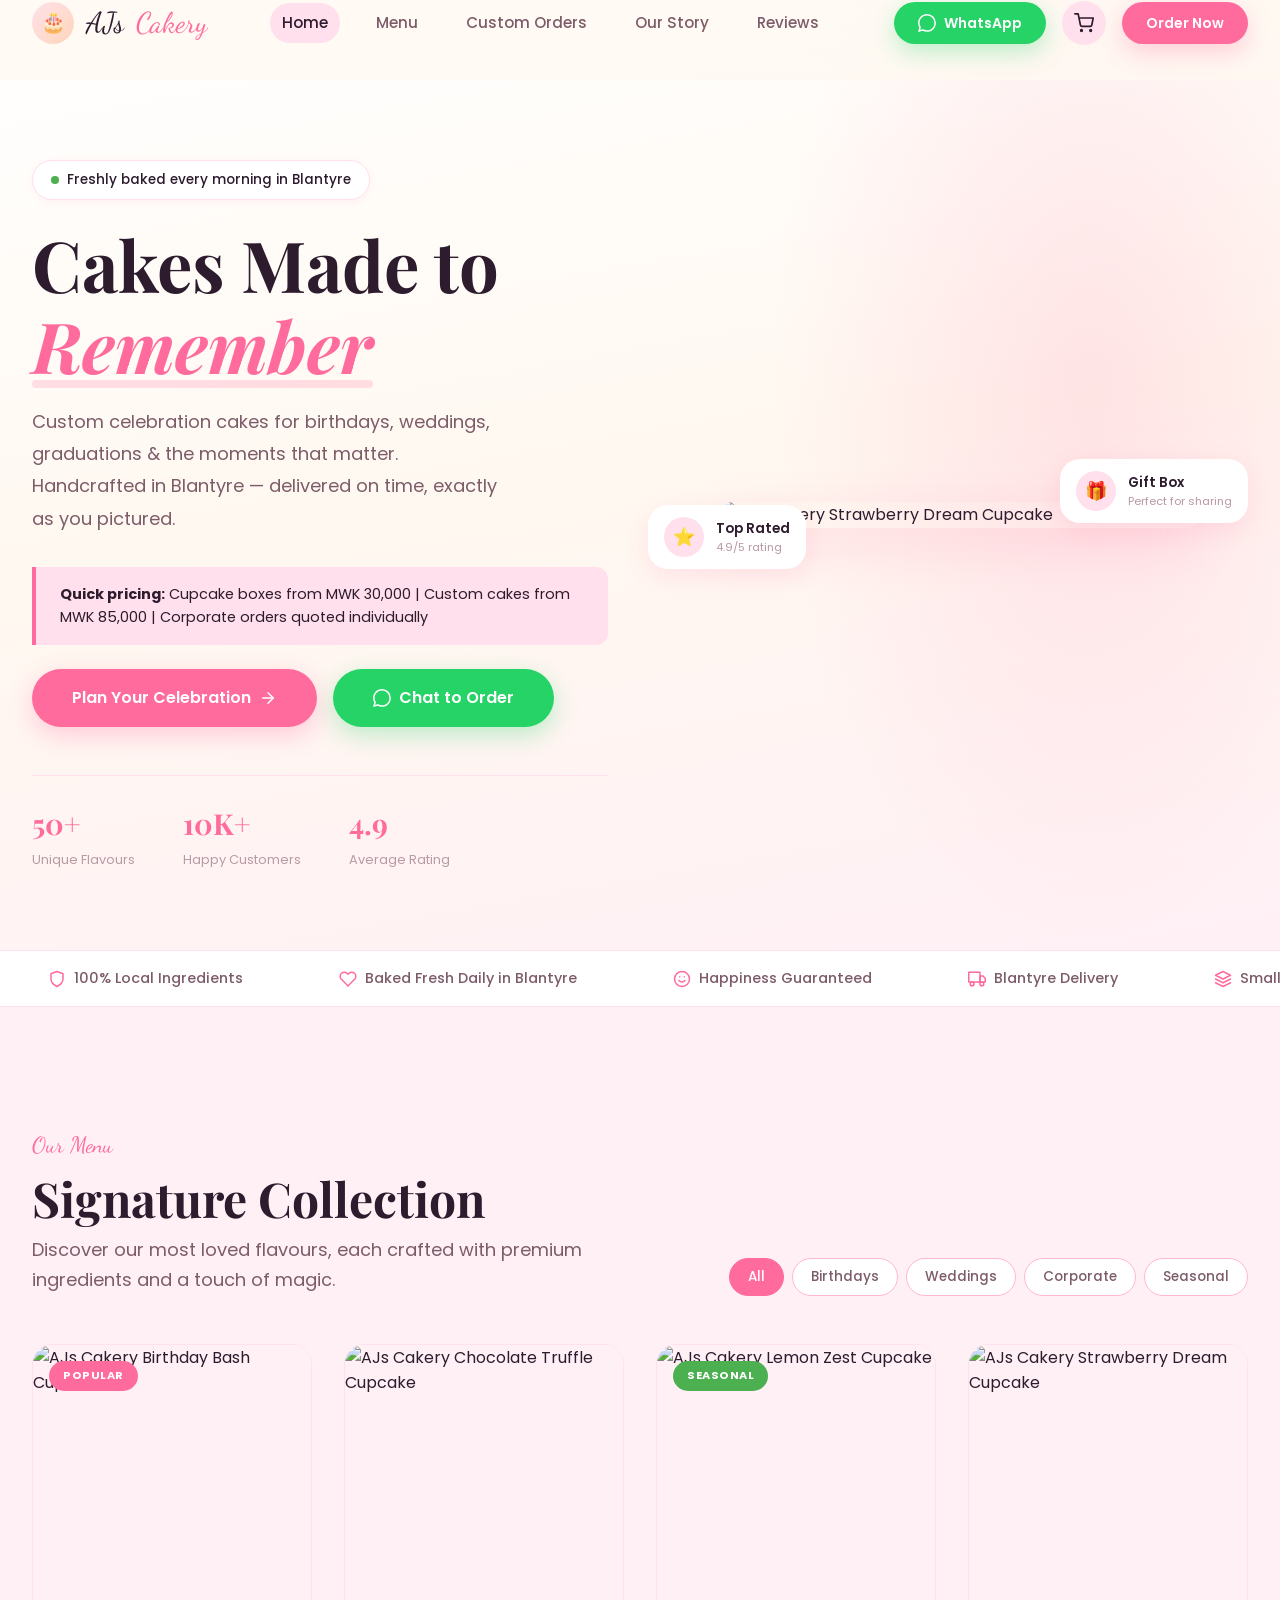
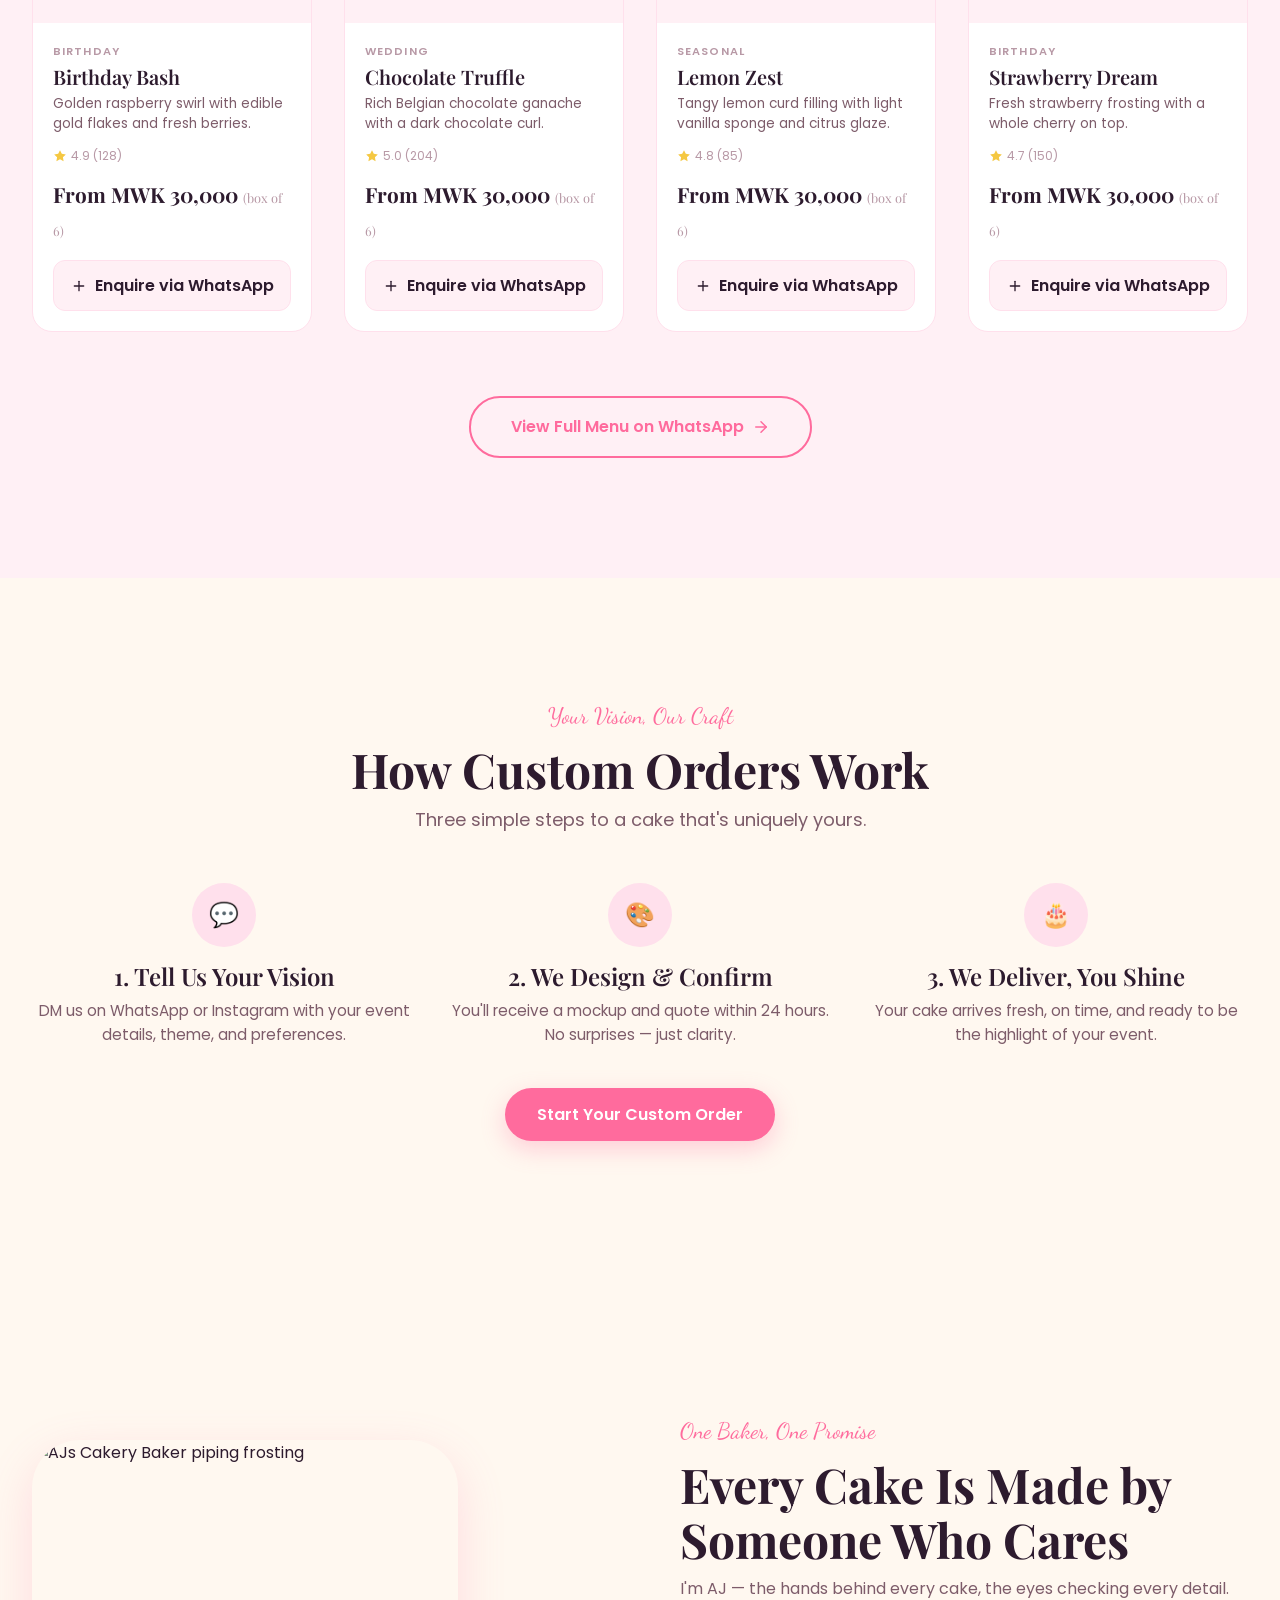
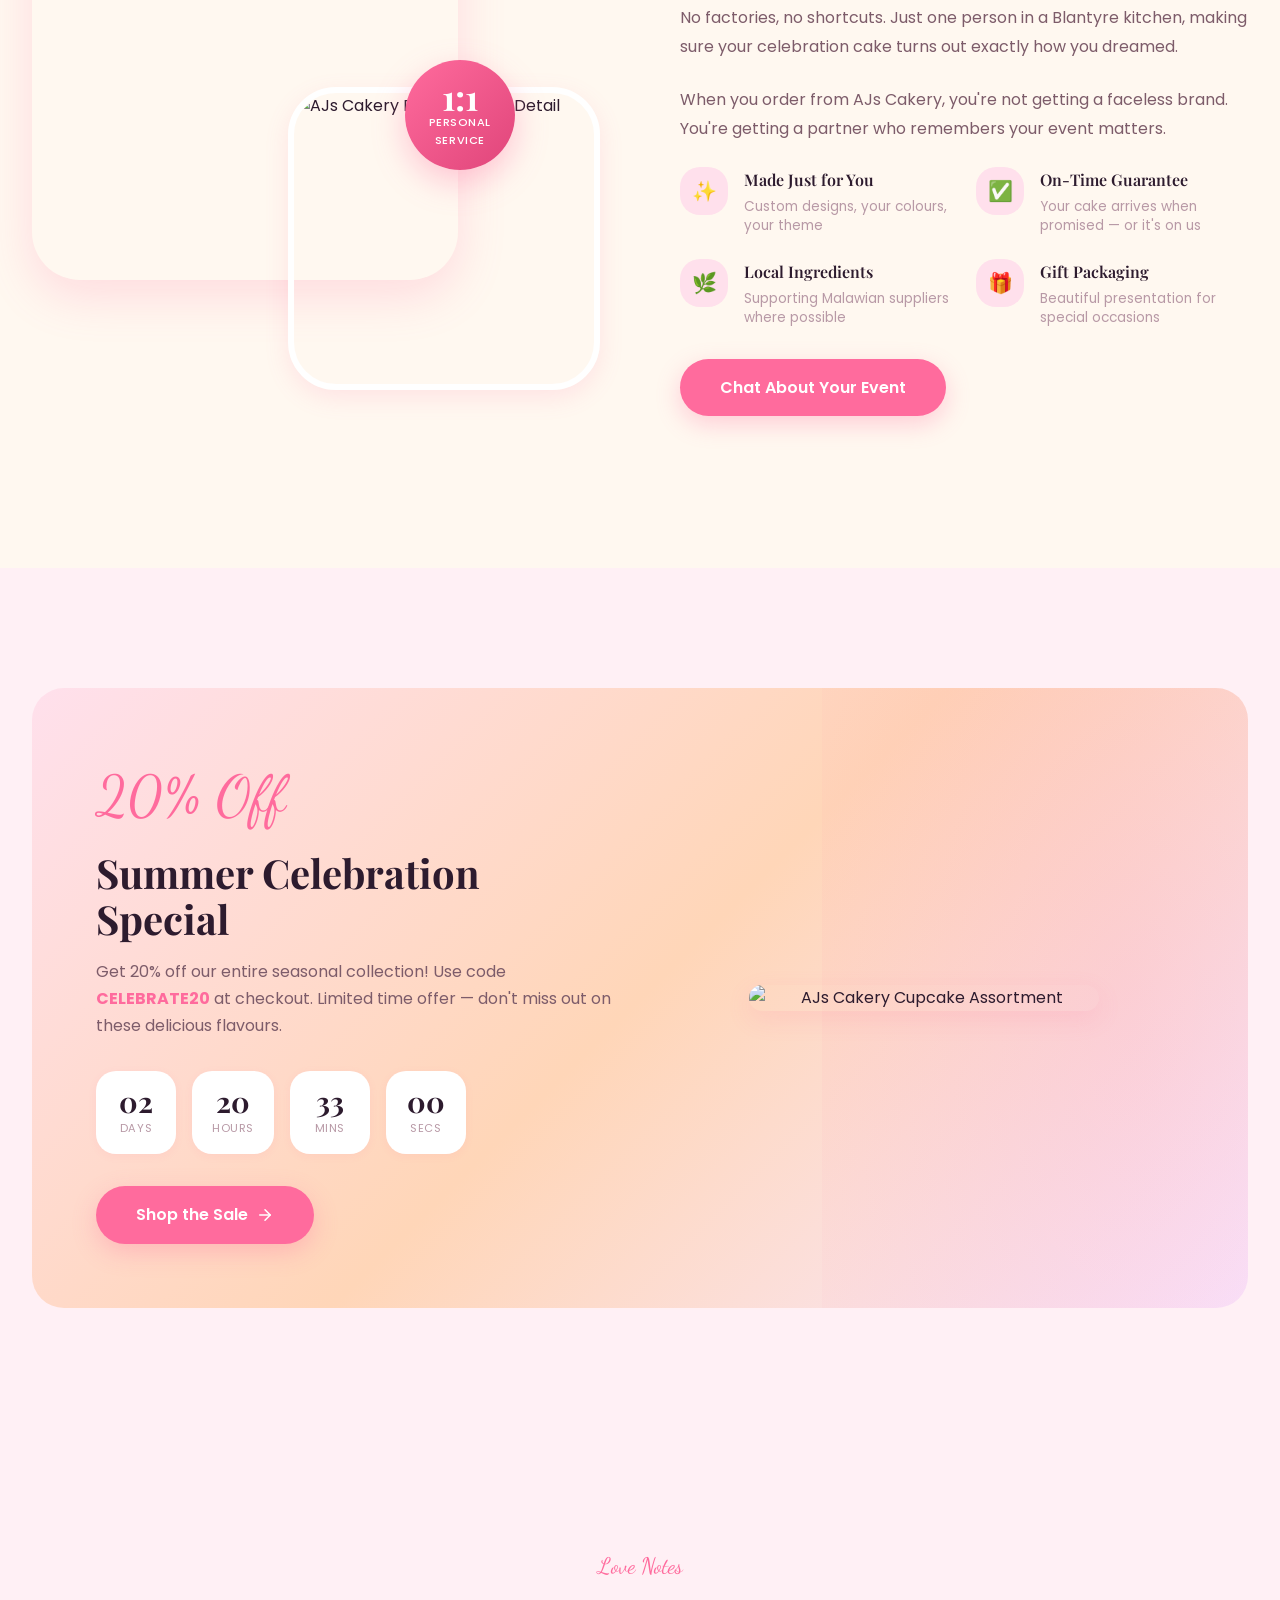
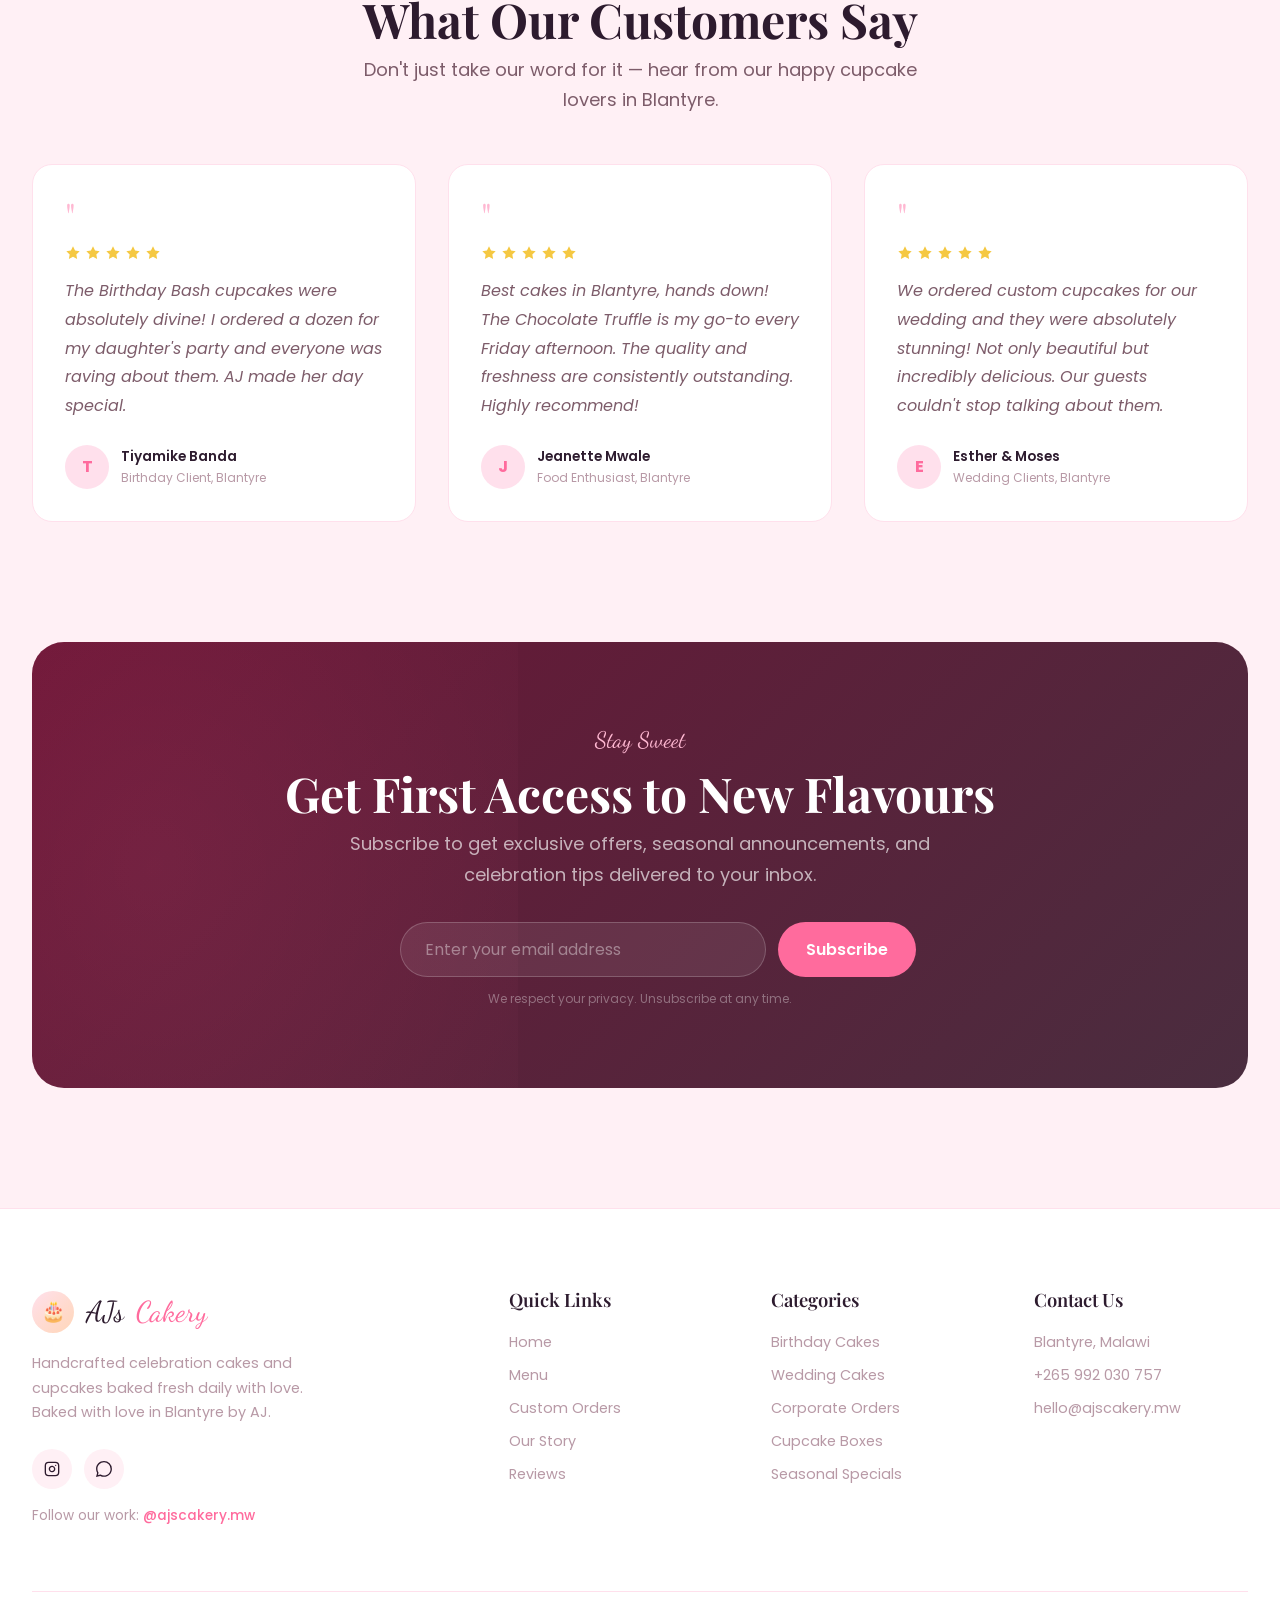
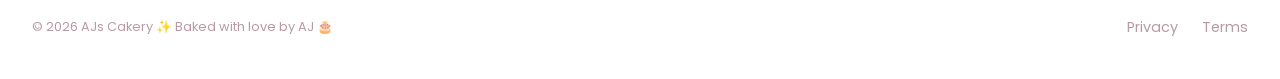
==== commit 4c602cbc: "Update index.html" ====
--- a/index.html
+++ b/index.html
@@ -3,10 +3,10 @@
 <head>
 <meta charset="UTF-8">
 <meta name="viewport" content="width=device-width, initial-scale=1.0">
-<title>AJs Cakery, Handcrafted Cakes and Cupcakes</title>
+<title>AJs Cakery | Custom Celebration Cakes in Blantyre</title>
 <link rel="icon" href="data:image/svg+xml,<svg xmlns=%22http://www.w3.org/2000/svg%22 viewBox=%220 0 100 100%22><text y=%22.9em%22 font-size=%2290%22>🎂</text></svg>">
 <link rel="alternate icon" href="[data-uri]">
-<meta name="description" content="AJs Cakery - Baked with love in Blantyre. Handcrafted cakes, cupcakes, and treats for every occasion. Order online now.">
+<meta name="description" content="Custom celebration cakes in Blantyre — birthdays, weddings & corporate events. Handcrafted by AJ. Order via WhatsApp: +265 992 030 757">
 
 <!-- Fonts -->
 <link rel="preconnect" href="https://fonts.googleapis.com">
@@ -24,20 +24,20 @@
 }
 :root {
 /* Color System: Warm Pink Palette */
---pink-50: #FFF0F5;   /* page background */
---pink-100: #FFE0EC;   /* section alt background */
---pink-200: #FFB8D2;   /* borders, dividers */
---pink-400: #FF6B9D;   /* primary accent */
---pink-600: #E0457A;   /* hover states */
---pink-900: #6B1535;   /* dark text on light */
-
---cream: #FFF8F0;   /* warmest background tone */
---peach: #FFD6B8;   /* soft highlight */
---gold: #F5C842;   /* star ratings, badges */
---rose: #FF8FAB;   /* secondary pink */
+--pink-50: #FFF0F5;
+--pink-100: #FFE0EC;
+--pink-200: #FFB8D2;
+--pink-400: #FF6B9D;
+--pink-600: #E0457A;
+--pink-900: #6B1535;
+
+--cream: #FFF8F0;
+--peach: #FFD6B8;
+--gold: #F5C842;
+--rose: #FF8FAB;
 
 --white: #FFFFFF;
---text: #2D1B2E;   /* very dark plum */
+--text: #2D1B2E;
 --text-mid: #7D5C6A;
 --text-soft: #B899A6;
 
@@ -73,10 +73,7 @@
 --base: 400ms var(--ease);
 }
 
-html {
-scroll-behavior: smooth;
--webkit-font-smoothing: antialiased;
-}
+html { scroll-behavior: smooth; -webkit-font-smoothing: antialiased; }
 body {
 font-family: var(--font-body);
 font-size: 16px;
@@ -85,41 +82,16 @@
 background-color: var(--pink-50);
 overflow-x: hidden;
 }
-img {
-max-width: 100%;
-height: auto;
-display: block;
-}
-a {
-text-decoration: none;
-color: inherit;
-transition: color var(--fast);
-}
-button {
-cursor: pointer;
-border: none;
-background: none;
-font-family: inherit;
-font-size: inherit;
-color: inherit;
-}
-ul, ol {
-list-style: none;
-}
-input, textarea {
-font-family: inherit;
-font-size: inherit;
-}
+img { max-width: 100%; height: auto; display: block; }
+a { text-decoration: none; color: inherit; transition: color var(--fast); }
+button { cursor: pointer; border: none; background: none; font-family: inherit; font-size: inherit; color: inherit; }
+ul, ol { list-style: none; }
+input, textarea { font-family: inherit; font-size: inherit; }
 
 /* ============================================
 UTILITY CLASSES
 ============================================ */
-.container {
-width: 100%;
-max-width: 1280px;
-margin: 0 auto;
-padding: 0 32px;
-}
+.container { width: 100%; max-width: 1280px; margin: 0 auto; padding: 0 32px; }
 .section { padding: var(--section-gap) 0; }
 .text-center { text-align: center; }
 .mx-auto { margin-left: auto; margin-right: auto; }
@@ -153,8 +125,15 @@
 .btn-ghost:hover { color: var(--pink-400); }
 .btn-sm { padding: 10px 24px; font-size: 0.875rem; }
 .btn-lg { padding: 16px 40px; font-size: 1rem; }
+.btn-full { width: 100%; }
 .btn svg { width: 18px; height: 18px; transition: transform var(--fast); }
 .btn:hover svg { transform: translateX(4px); }
+
+/* WhatsApp Button */
+.btn-whatsapp {
+background: #25D366; color: white; box-shadow: 0 8px 24px rgba(37, 211, 102, 0.3);
+}
+.btn-whatsapp:hover { background: #128C7E; transform: translateY(-3px); box-shadow: 0 12px 32px rgba(37, 211, 102, 0.4); }
 
 /* ============================================
 NAVIGATION
@@ -281,6 +260,13 @@
 .hero__floating-text { font-size: 0.85rem; font-weight: 600; color: var(--text); }
 .hero__floating-sub { font-size: 0.7rem; color: var(--text-soft); }
 
+/* Price Banner */
+.price-banner {
+background: var(--pink-100); border-left: 4px solid var(--pink-400);
+padding: 16px 24px; border-radius: 0 var(--radius-sm) var(--radius-sm) 0;
+margin: 24px 0; font-size: 0.9rem; color: var(--text);
+}
+
 /* ============================================
 MARQUEE / TRUST STRIP
 ============================================ */
@@ -328,6 +314,7 @@
 .product-card__rating { display: flex; align-items: center; gap: 4px; font-size: 0.75rem; color: var(--text-soft); margin-bottom: 12px; }
 .product-card__rating svg { width: 14px; height: 14px; color: var(--gold); fill: var(--gold); }
 .product-card__price { font-family: var(--font-display); font-size: 1.3rem; font-weight: 700; }
+.product-card__price-note { font-size: 0.8rem; color: var(--text-soft); font-weight: 400; }
 .product-card__add {
 width: 100%; margin-top: 16px; padding: 12px; background: var(--pink-50); border: 1px solid var(--pink-100);
 border-radius: var(--radius-sm); font-weight: 600; display: flex; align-items: center; justify-content: center; gap: 8px;
@@ -335,6 +322,19 @@
 }
 .product-card__add:hover { background: var(--pink-400); color: var(--white); border-color: var(--pink-400); }
 .product-card__add svg { width: 16px; height: 16px; }
+
+/* ============================================
+CUSTOM ORDER WORKFLOW SECTION
+============================================ */
+.custom-order { background: var(--cream); }
+.custom-order__steps { display: grid; grid-template-columns: repeat(auto-fit, minmax(250px,1fr)); gap: 32px; margin-top: 48px; }
+.custom-order__step { text-align: center; }
+.custom-order__icon {
+width: 64px; height: 64px; background: var(--pink-100); border-radius: 50%;
+display: flex; align-items: center; justify-content: center; margin: 0 auto 16px; font-size: 24px;
+}
+.custom-order__step h3 { margin-bottom: 8px; }
+.custom-order__step p { color: var(--text-mid); font-size: 0.95rem; line-height: 1.6; }
 
 /* ============================================
 ABOUT / STORY SECTION
@@ -536,11 +536,15 @@
 <div class="nav__links">
 <a href="#home" class="nav__link active">Home</a>
 <a href="#products" class="nav__link">Menu</a>
+<a href="#custom-order" class="nav__link">Custom Orders</a>
 <a href="#about" class="nav__link">Our Story</a>
 <a href="#testimonials" class="nav__link">Reviews</a>
-<a href="#contact" class="nav__link">Contact</a>
 </div>
 <div class="nav__actions">
+<a href="https://wa.me/265992030757" class="btn btn-whatsapp btn-sm" target="_blank">
+<svg xmlns="http://www.w3.org/2000/svg" width="16" height="16" fill="currentColor" viewBox="0 0 16 16"><path d="M13.601 2.326A7.854 7.854 0 0 0 7.994 0C3.627 0 .068 3.558.064 7.926c0 1.399.366 2.76 1.057 3.965L0 16l4.204-1.102a7.933 7.933 0 0 0 3.79.965h.004c4.368 0 7.926-3.558 7.93-7.93A7.898 7.898 0 0 0 13.6 2.326zM7.994 14.521a6.573 6.573 0 0 1-3.356-.92l-.24-.144-2.494.654.666-2.433-.156-.251a6.56 6.56 0 0 1-1.007-3.505c0-3.626 2.957-6.584 6.591-6.584a6.56 6.56 0 0 1 4.66 1.931 6.557 6.557 0 0 1 1.928 4.66c-.004 3.639-2.961 6.592-6.592 6.592z"/></svg>
+WhatsApp
+</a>
 <button class="nav__cart" id="cartToggle" aria-label="Shopping cart">
 <svg xmlns="http://www.w3.org/2000/svg" viewBox="0 0 24 24" fill="none" stroke="currentColor" stroke-width="2" stroke-linecap="round" stroke-linejoin="round"><circle cx="9" cy="21" r="1"/><circle cx="20" cy="21" r="1"/><path d="M1 1h4l2.68 13.39a2 2 0 0 0 2 1.61h9.72a2 2 0 0 0 2-1.61L23 6H6"/></svg>
 <span class="nav__badge" id="cartBadge">0</span>
@@ -557,10 +561,10 @@
 <div class="mobile-menu" id="mobileMenu">
 <a href="#home" class="nav__link" data-mobile-link>Home</a>
 <a href="#products" class="nav__link" data-mobile-link>Menu</a>
+<a href="#custom-order" class="nav__link" data-mobile-link>Custom Orders</a>
 <a href="#about" class="nav__link" data-mobile-link>Our Story</a>
 <a href="#testimonials" class="nav__link" data-mobile-link>Reviews</a>
-<a href="#contact" class="nav__link" data-mobile-link>Contact</a>
-<a href="#products" class="btn btn-primary btn-lg" data-mobile-link>Order Now</a>
+<a href="https://wa.me/265992030757" class="btn btn-whatsapp btn-lg" data-mobile-link target="_blank">Order via WhatsApp</a>
 </div>
 
 <!-- Cart Drawer -->
@@ -573,14 +577,14 @@
 </button>
 </div>
 <div class="cart-drawer__body" id="cartBody">
-<div class="cart-drawer__empty">Your cart is empty. Time for a treat! 🎂</div>
+<div class="cart-drawer__empty">Your celebration starts here — browse our collection 🎂</div>
 </div>
 <div class="cart-drawer__footer">
 <div class="cart-drawer__total">
 <span>Total</span>
-<span id="cartTotal">MK 0.00</span>
-</div>
-<button class="btn btn-primary btn-full">Checkout</button>
+<span id="cartTotal">MWK 0</span>
+</div>
+<a href="https://wa.me/265992030757?text=Hi%20AJ%2C%20I%27d%20like%20to%20complete%20my%20order%20from%20your%20website." class="btn btn-primary btn-full" target="_blank">Checkout via WhatsApp</a>
 </div>
 </div>
 </div>
@@ -597,22 +601,28 @@
 Freshly baked every morning in Blantyre
 </div>
 <h1 class="hero__title">
-Life is <i>Sweet</i> with<br>AJs Cakery
+Cakes Made to <i>Remember</i>
 </h1>
 <p class="hero__desc">
-Handcrafted with love using the finest organic ingredients. Each cupcake and cake is a little masterpiece of joy, baked fresh daily in our sunny kitchen for your delight.
+Custom celebration cakes for birthdays, weddings, graduations & the moments that matter. Handcrafted in Blantyre — delivered on time, exactly as you pictured.
 </p>
+<div class="price-banner">
+<strong>Quick pricing:</strong> Cupcake boxes from MWK 30,000 | Custom cakes from MWK 85,000 | Corporate orders quoted individually
+</div>
 <div class="hero__actions">
 <a href="#products" class="btn btn-primary btn-lg">
-Explore Menu
+Plan Your Celebration
 <svg xmlns="http://www.w3.org/2000/svg" viewBox="0 0 24 24" fill="none" stroke="currentColor" stroke-width="2" stroke-linecap="round" stroke-linejoin="round"><path d="M5 12h14"/><path d="m12 5 7 7-7 7"/></svg>
 </a>
-<a href="#about" class="btn btn-outline btn-lg">Our Story</a>
+<a href="https://wa.me/265992030757" class="btn btn-whatsapp btn-lg" target="_blank">
+<svg xmlns="http://www.w3.org/2000/svg" width="18" height="18" fill="currentColor" viewBox="0 0 16 16"><path d="M13.601 2.326A7.854 7.854 0 0 0 7.994 0C3.627 0 .068 3.558.064 7.926c0 1.399.366 2.76 1.057 3.965L0 16l4.204-1.102a7.933 7.933 0 0 0 3.79.965h.004c4.368 0 7.926-3.558 7.93-7.93A7.898 7.898 0 0 0 13.6 2.326zM7.994 14.521a6.573 6.573 0 0 1-3.356-.92l-.24-.144-2.494.654.666-2.433-.156-.251a6.56 6.56 0 0 1-1.007-3.505c0-3.626 2.957-6.584 6.591-6.584a6.56 6.56 0 0 1 4.66 1.931 6.557 6.557 0 0 1 1.928 4.66c-.004 3.639-2.961 6.592-6.592 6.592z"/></svg>
+Chat to Order
+</a>
 </div>
 <div class="hero__stats">
 <div class="hero__stat">
 <div class="hero__stat-number">50+</div>
-<div class="hero__stat-label">Unique Flavors</div>
+<div class="hero__stat-label">Unique Flavours</div>
 </div>
 <div class="hero__stat">
 <div class="hero__stat-number">10K+</div>
@@ -654,7 +664,7 @@
 <div class="marquee__track">
 <div class="marquee__item">
 <svg xmlns="http://www.w3.org/2000/svg" viewBox="0 0 24 24" fill="none" stroke="currentColor" stroke-width="2" stroke-linecap="round" stroke-linejoin="round"><path d="M12 22s8-4 8-10V5l-8-3-8 3v7c0 6 8 10 8 10z"/></svg>
-100% Organic Ingredients
+100% Local Ingredients
 </div>
 <div class="marquee__item">
 <svg xmlns="http://www.w3.org/2000/svg" viewBox="0 0 24 24" fill="none" stroke="currentColor" stroke-width="2" stroke-linecap="round" stroke-linejoin="round"><path d="M20.84 4.61a5.5 5.5 0 0 0-7.78 0L12 5.67l-1.06-1.06a5.5 5.5 0 0 0-7.78 7.78l1.06 1.06L12 21.23l7.78-7.78 1.06-1.06a5.5 5.5 0 0 0 0-7.78z"/></svg>
@@ -666,7 +676,7 @@
 </div>
 <div class="marquee__item">
 <svg xmlns="http://www.w3.org/2000/svg" viewBox="0 0 24 24" fill="none" stroke="currentColor" stroke-width="2" stroke-linecap="round" stroke-linejoin="round"><rect x="1" y="3" width="15" height="13"/><polygon points="16 8 20 8 23 11 23 16 16 16 16 8"/><circle cx="5.5" cy="18.5" r="2.5"/><circle cx="18.5" cy="18.5" r="2.5"/></svg>
-Same Day Delivery
+Blantyre Delivery
 </div>
 <div class="marquee__item">
 <svg xmlns="http://www.w3.org/2000/svg" viewBox="0 0 24 24" fill="none" stroke="currentColor" stroke-width="2" stroke-linecap="round" stroke-linejoin="round"><path d="M12 2L2 7l10 5 10-5-10-5z"/><path d="M2 17l10 5 10-5"/><path d="M2 12l10 5 10-5"/></svg>
@@ -675,7 +685,7 @@
 <!-- Duplicate for seamless loop -->
 <div class="marquee__item">
 <svg xmlns="http://www.w3.org/2000/svg" viewBox="0 0 24 24" fill="none" stroke="currentColor" stroke-width="2" stroke-linecap="round" stroke-linejoin="round"><path d="M12 22s8-4 8-10V5l-8-3-8 3v7c0 6 8 10 8 10z"/></svg>
-100% Organic Ingredients
+100% Local Ingredients
 </div>
 <div class="marquee__item">
 <svg xmlns="http://www.w3.org/2000/svg" viewBox="0 0 24 24" fill="none" stroke="currentColor" stroke-width="2" stroke-linecap="round" stroke-linejoin="round"><path d="M20.84 4.61a5.5 5.5 0 0 0-7.78 0L12 5.67l-1.06-1.06a5.5 5.5 0 0 0-7.78 7.78l1.06 1.06L12 21.23l7.78-7.78 1.06-1.06a5.5 5.5 0 0 0 0-7.78z"/></svg>
@@ -687,7 +697,7 @@
 </div>
 <div class="marquee__item">
 <svg xmlns="http://www.w3.org/2000/svg" viewBox="0 0 24 24" fill="none" stroke="currentColor" stroke-width="2" stroke-linecap="round" stroke-linejoin="round"><rect x="1" y="3" width="15" height="13"/><polygon points="16 8 20 8 23 11 23 16 16 16 16 8"/><circle cx="5.5" cy="18.5" r="2.5"/><circle cx="18.5" cy="18.5" r="2.5"/></svg>
-Same Day Delivery
+Blantyre Delivery
 </div>
 <div class="marquee__item">
 <svg xmlns="http://www.w3.org/2000/svg" viewBox="0 0 24 24" fill="none" stroke="currentColor" stroke-width="2" stroke-linecap="round" stroke-linejoin="round"><path d="M12 2L2 7l10 5 10-5-10-5z"/><path d="M2 17l10 5 10-5"/><path d="M2 12l10 5 10-5"/></svg>
@@ -705,54 +715,55 @@
 <div>
 <span class="script">Our Menu</span>
 <h2>Signature Collection</h2>
-<p class="lead" style="margin:0">Discover our most loved flavors, each crafted with premium ingredients and a touch of magic.</p>
+<p class="lead" style="margin:0">Discover our most loved flavours, each crafted with premium ingredients and a touch of magic.</p>
 </div>
 <div class="products__filters">
 <button class="filter-btn active" data-filter="all">All</button>
-<button class="filter-btn" data-filter="classic">Classic</button>
-<button class="filter-btn" data-filter="premium">Premium</button>
+<button class="filter-btn" data-filter="birthdays">Birthdays</button>
+<button class="filter-btn" data-filter="weddings">Weddings</button>
+<button class="filter-btn" data-filter="corporate">Corporate</button>
 <button class="filter-btn" data-filter="seasonal">Seasonal</button>
 </div>
 </div>
 <div class="products__grid">
 <!-- Product 1 -->
-<div class="product-card fade-in" data-category="premium">
+<div class="product-card fade-in" data-category="birthdays">
 <div class="product-card__img-wrapper">
 <img src="https://image.qwenlm.ai/public_source/0dc42c01-f158-4b70-bc50-303ec55e8772/1f0b7a70e-63a0-4377-91b5-de8be429b639.png" alt="AJs Cakery Birthday Bash Cupcake" class="product-card__img" loading="lazy">
 <span class="product-card__badge">Popular</span>
 </div>
 <div class="product-card__content">
-<div class="product-card__cat">Premium</div>
+<div class="product-card__cat">Birthday</div>
 <h3 class="product-card__name">Birthday Bash</h3>
 <p class="product-card__desc">Golden raspberry swirl with edible gold flakes and fresh berries.</p>
 <div class="product-card__rating">
 <svg xmlns="http://www.w3.org/2000/svg" viewBox="0 0 24 24"><polygon points="12 2 15.09 8.26 22 9.27 17 14.14 18.18 21.02 12 17.77 5.82 21.02 7 14.14 2 9.27 8.91 8.26 12 2"/></svg>
 4.9 (128)
 </div>
-<div class="product-card__price">MK 6.50</div>
-<button class="product-card__add" data-name="Birthday Bash" data-price="6.50" data-img="https://image.qwenlm.ai/public_source/0dc42c01-f158-4b70-bc50-303ec55e8772/1f0b7a70e-63a0-4377-91b5-de8be429b639.png">
+<div class="product-card__price">From MWK 30,000 <span class="product-card__price-note">(box of 6)</span></div>
+<button class="product-card__add" data-name="Birthday Bash" data-price="30000" data-img="https://image.qwenlm.ai/public_source/0dc42c01-f158-4b70-bc50-303ec55e8772/1f0b7a70e-63a0-4377-91b5-de8be429b639.png">
 <svg xmlns="http://www.w3.org/2000/svg" viewBox="0 0 24 24" fill="none" stroke="currentColor" stroke-width="2" stroke-linecap="round" stroke-linejoin="round"><line x1="12" y1="5" x2="12" y2="19"/><line x1="5" y1="12" x2="19" y2="12"/></svg>
-Add to Cart
+Enquire via WhatsApp
 </button>
 </div>
 </div>
 <!-- Product 2 -->
-<div class="product-card fade-in" data-category="classic">
+<div class="product-card fade-in" data-category="weddings">
 <div class="product-card__img-wrapper">
 <img src="https://image.qwenlm.ai/public_source/0dc42c01-f158-4b70-bc50-303ec55e8772/197f8091c-b089-4063-9317-fdd9e2226bbc.png" alt="AJs Cakery Chocolate Truffle Cupcake" class="product-card__img" loading="lazy">
 </div>
 <div class="product-card__content">
-<div class="product-card__cat">Classic</div>
+<div class="product-card__cat">Wedding</div>
 <h3 class="product-card__name">Chocolate Truffle</h3>
 <p class="product-card__desc">Rich Belgian chocolate ganache with a dark chocolate curl.</p>
 <div class="product-card__rating">
 <svg xmlns="http://www.w3.org/2000/svg" viewBox="0 0 24 24"><polygon points="12 2 15.09 8.26 22 9.27 17 14.14 18.18 21.02 12 17.77 5.82 21.02 7 14.14 2 9.27 8.91 8.26 12 2"/></svg>
 5.0 (204)
 </div>
-<div class="product-card__price">MK 5.50</div>
-<button class="product-card__add" data-name="Chocolate Truffle" data-price="5.50" data-img="https://image.qwenlm.ai/public_source/0dc42c01-f158-4b70-bc50-303ec55e8772/197f8091c-b089-4063-9317-fdd9e2226bbc.png">
+<div class="product-card__price">From MWK 30,000 <span class="product-card__price-note">(box of 6)</span></div>
+<button class="product-card__add" data-name="Chocolate Truffle" data-price="30000" data-img="https://image.qwenlm.ai/public_source/0dc42c01-f158-4b70-bc50-303ec55e8772/197f8091c-b089-4063-9317-fdd9e2226bbc.png">
 <svg xmlns="http://www.w3.org/2000/svg" viewBox="0 0 24 24" fill="none" stroke="currentColor" stroke-width="2" stroke-linecap="round" stroke-linejoin="round"><line x1="12" y1="5" x2="12" y2="19"/><line x1="5" y1="12" x2="19" y2="12"/></svg>
-Add to Cart
+Enquire via WhatsApp
 </button>
 </div>
 </div>
@@ -770,39 +781,72 @@
 <svg xmlns="http://www.w3.org/2000/svg" viewBox="0 0 24 24"><polygon points="12 2 15.09 8.26 22 9.27 17 14.14 18.18 21.02 12 17.77 5.82 21.02 7 14.14 2 9.27 8.91 8.26 12 2"/></svg>
 4.8 (85)
 </div>
-<div class="product-card__price">MK 5.00</div>
-<button class="product-card__add" data-name="Lemon Zest" data-price="5.00" data-img="https://image.qwenlm.ai/public_source/0dc42c01-f158-4b70-bc50-303ec55e8772/15dadc949-a04b-4810-87f8-8d047d24218c.png">
+<div class="product-card__price">From MWK 30,000 <span class="product-card__price-note">(box of 6)</span></div>
+<button class="product-card__add" data-name="Lemon Zest" data-price="30000" data-img="https://image.qwenlm.ai/public_source/0dc42c01-f158-4b70-bc50-303ec55e8772/15dadc949-a04b-4810-87f8-8d047d24218c.png">
 <svg xmlns="http://www.w3.org/2000/svg" viewBox="0 0 24 24" fill="none" stroke="currentColor" stroke-width="2" stroke-linecap="round" stroke-linejoin="round"><line x1="12" y1="5" x2="12" y2="19"/><line x1="5" y1="12" x2="19" y2="12"/></svg>
-Add to Cart
+Enquire via WhatsApp
 </button>
 </div>
 </div>
 <!-- Product 4 -->
-<div class="product-card fade-in" data-category="classic">
+<div class="product-card fade-in" data-category="birthdays">
 <div class="product-card__img-wrapper">
 <img src="https://image.qwenlm.ai/public_source/0dc42c01-f158-4b70-bc50-303ec55e8772/1a39b17f2-b184-4d7a-8d98-e52cea4bd7e9.png" alt="AJs Cakery Strawberry Dream Cupcake" class="product-card__img" loading="lazy">
 </div>
 <div class="product-card__content">
-<div class="product-card__cat">Classic</div>
+<div class="product-card__cat">Birthday</div>
 <h3 class="product-card__name">Strawberry Dream</h3>
 <p class="product-card__desc">Fresh strawberry frosting with a whole cherry on top.</p>
 <div class="product-card__rating">
 <svg xmlns="http://www.w3.org/2000/svg" viewBox="0 0 24 24"><polygon points="12 2 15.09 8.26 22 9.27 17 14.14 18.18 21.02 12 17.77 5.82 21.02 7 14.14 2 9.27 8.91 8.26 12 2"/></svg>
 4.7 (150)
 </div>
-<div class="product-card__price">MK 4.50</div>
-<button class="product-card__add" data-name="Strawberry Dream" data-price="4.50" data-img="https://image.qwenlm.ai/public_source/0dc42c01-f158-4b70-bc50-303ec55e8772/1a39b17f2-b184-4d7a-8d98-e52cea4bd7e9.png">
+<div class="product-card__price">From MWK 30,000 <span class="product-card__price-note">(box of 6)</span></div>
+<button class="product-card__add" data-name="Strawberry Dream" data-price="30000" data-img="https://image.qwenlm.ai/public_source/0dc42c01-f158-4b70-bc50-303ec55e8772/1a39b17f2-b184-4d7a-8d98-e52cea4bd7e9.png">
 <svg xmlns="http://www.w3.org/2000/svg" viewBox="0 0 24 24" fill="none" stroke="currentColor" stroke-width="2" stroke-linecap="round" stroke-linejoin="round"><line x1="12" y1="5" x2="12" y2="19"/><line x1="5" y1="12" x2="19" y2="12"/></svg>
-Add to Cart
+Enquire via WhatsApp
 </button>
 </div>
 </div>
 </div>
 <div class="text-center fade-in" style="margin-top: 64px;">
-<a href="#" class="btn btn-outline btn-lg">
-View All Products
+<a href="https://wa.me/265992030757" class="btn btn-outline btn-lg" target="_blank">
+View Full Menu on WhatsApp
 <svg xmlns="http://www.w3.org/2000/svg" viewBox="0 0 24 24" fill="none" stroke="currentColor" stroke-width="2" stroke-linecap="round" stroke-linejoin="round"><path d="M5 12h14"/><path d="m12 5 7 7-7 7"/></svg>
 </a>
+</div>
+</div>
+</section>
+
+<!-- ==========================================
+CUSTOM ORDER WORKFLOW SECTION
+========================================== -->
+<section class="section custom-order" id="custom-order">
+<div class="container">
+<div class="text-center fade-in">
+<span class="script">Your Vision, Our Craft</span>
+<h2>How Custom Orders Work</h2>
+<p class="lead">Three simple steps to a cake that's uniquely yours.</p>
+</div>
+<div class="custom-order__steps">
+<div class="custom-order__step fade-in">
+<div class="custom-order__icon">💬</div>
+<h3 style="margin-bottom:8px">1. Tell Us Your Vision</h3>
+<p style="color:var(--text-mid); font-size:0.95rem">DM us on WhatsApp or Instagram with your event details, theme, and preferences.</p>
+</div>
+<div class="custom-order__step fade-in">
+<div class="custom-order__icon">🎨</div>
+<h3 style="margin-bottom:8px">2. We Design & Confirm</h3>
+<p style="color:var(--text-mid); font-size:0.95rem">You'll receive a mockup and quote within 24 hours. No surprises — just clarity.</p>
+</div>
+<div class="custom-order__step fade-in">
+<div class="custom-order__icon">🎂</div>
+<h3 style="margin-bottom:8px">3. We Deliver, You Shine</h3>
+<p style="color:var(--text-mid); font-size:0.95rem">Your cake arrives fresh, on time, and ready to be the highlight of your event.</p>
+</div>
+</div>
+<div class="text-center" style="margin-top:40px">
+<a href="https://wa.me/265992030757" class="btn btn-primary" target="_blank">Start Your Custom Order</a>
 </div>
 </div>
 </section>
@@ -821,52 +865,51 @@
 <img src="https://image.qwenlm.ai/public_source/0dc42c01-f158-4b70-bc50-303ec55e8772/1210dccee-413b-4a4e-814c-ccb3a78d291c.png" alt="AJs Cakery Pink Sprinkles Detail" loading="lazy">
 </div>
 <div class="about__experience">
-<span class="about__exp-number">15</span>
-<span class="about__exp-text">Years of<br>Experience</span>
+<span class="about__exp-number">1:1</span>
+<span class="about__exp-text">Personal<br>Service</span>
 </div>
 </div>
 <div class="about__content fade-in">
-<span class="script">Our Story</span>
-<h2>Baking Happiness Since 2009</h2>
+<span class="script">One Baker, One Promise</span>
+<h2>Every Cake Is Made by Someone Who Cares</h2>
 <p class="about__text">
-What started as a small kitchen experiment has blossomed into a beloved cakery. We believe that every cupcake should be a little moment of joy — baked with the finest organic ingredients, crafted by hand, and decorated with love.
+I'm AJ — the hands behind every cake, the eyes checking every detail. No factories, no shortcuts. Just one person in a Blantyre kitchen, making sure your celebration cake turns out exactly how you dreamed.
 </p>
 <p class="about__text">
-Our recipes have been perfected over 15 years, combining traditional techniques with creative modern flavors. From classic vanilla to exotic matcha, there's a cupcake for every occasion.
+When you order from AJs Cakery, you're not getting a faceless brand. You're getting a partner who remembers your event matters.
 </p>
 <div class="about__features">
 <div class="about__feat">
+<div class="about__feat-icon">✨</div>
+<div>
+<div class="about__feat-title">Made Just for You</div>
+<div class="about__feat-desc">Custom designs, your colours, your theme</div>
+</div>
+</div>
+<div class="about__feat">
+<div class="about__feat-icon">✅</div>
+<div>
+<div class="about__feat-title">On-Time Guarantee</div>
+<div class="about__feat-desc">Your cake arrives when promised — or it's on us</div>
+</div>
+</div>
+<div class="about__feat">
 <div class="about__feat-icon">🌿</div>
 <div>
-<div class="about__feat-title">Organic Ingredients</div>
-<div class="about__feat-desc">Only the finest natural ingredients</div>
-</div>
-</div>
-<div class="about__feat">
-<div class="about__feat-icon">👩‍🍳</div>
-<div>
-<div class="about__feat-title">Handcrafted</div>
-<div class="about__feat-desc">Each cupcake made by hand with care</div>
-</div>
-</div>
-<div class="about__feat">
-<div class="about__feat-icon">🚚</div>
-<div>
-<div class="about__feat-title">Fast Delivery</div>
-<div class="about__feat-desc">Same-day delivery for local orders</div>
+<div class="about__feat-title">Local Ingredients</div>
+<div class="about__feat-desc">Supporting Malawian suppliers where possible</div>
 </div>
 </div>
 <div class="about__feat">
 <div class="about__feat-icon">🎁</div>
 <div>
 <div class="about__feat-title">Gift Packaging</div>
-<div class="about__feat-desc">Beautiful packaging for special occasions</div>
-</div>
-</div>
-</div>
-<a href="#" class="btn btn-primary btn-lg">
-Learn More About Us
-<svg xmlns="http://www.w3.org/2000/svg" viewBox="0 0 24 24" fill="none" stroke="currentColor" stroke-width="2" stroke-linecap="round" stroke-linejoin="round"><path d="M5 12h14"/><path d="m12 5 7 7-7 7"/></svg>
+<div class="about__feat-desc">Beautiful presentation for special occasions</div>
+</div>
+</div>
+</div>
+<a href="https://wa.me/265992030757" class="btn btn-primary btn-lg" target="_blank">
+Chat About Your Event
 </a>
 </div>
 </div>
@@ -881,9 +924,9 @@
 <div class="offer__card fade-in">
 <div class="offer__content">
 <div class="offer__discount">20% Off</div>
-<h2 class="offer__title">Summer Cupcake Special</h2>
+<h2 class="offer__title">Summer Celebration Special</h2>
 <p class="offer__desc">
-Get 20% off our entire seasonal collection! Use code <strong style="color: var(--pink-400);">SWEET20</strong> at checkout. Limited time offer — don't miss out on these delicious flavors.
+Get 20% off our entire seasonal collection! Use code <strong style="color: var(--pink-400);">CELEBRATE20</strong> at checkout. Limited time offer — don't miss out on these delicious flavours.
 </p>
 <div class="offer__countdown">
 <div class="offer__count-item">
@@ -923,7 +966,7 @@
 <div class="text-center fade-in">
 <span class="script">Love Notes</span>
 <h2>What Our Customers Say</h2>
-<p class="lead">Don't just take our word for it — hear from our happy cupcake lovers.</p>
+<p class="lead">Don't just take our word for it — hear from our happy cupcake lovers in Blantyre.</p>
 </div>
 <div class="testimonials__grid">
 <div class="testimonial-card fade-in">
@@ -935,12 +978,12 @@
 <svg xmlns="http://www.w3.org/2000/svg" viewBox="0 0 24 24"><polygon points="12 2 15.09 8.26 22 9.27 17 14.14 18.18 21.02 12 17.77 5.82 21.02 7 14.14 2 9.27 8.91 8.26 12 2"/></svg>
 <svg xmlns="http://www.w3.org/2000/svg" viewBox="0 0 24 24"><polygon points="12 2 15.09 8.26 22 9.27 17 14.14 18.18 21.02 12 17.77 5.82 21.02 7 14.14 2 9.27 8.91 8.26 12 2"/></svg>
 </div>
-<p class="testimonial-card__text">The Birthday Bash cupcakes are absolutely divine! I ordered a dozen for my daughter's birthday and everyone was raving about them. AJs Cakery made her day special.</p>
+<p class="testimonial-card__text">The Birthday Bash cupcakes were absolutely divine! I ordered a dozen for my daughter's party and everyone was raving about them. AJ made her day special.</p>
 <div class="testimonial-card__author">
-<div class="testimonial-card__avatar">S</div>
+<div class="testimonial-card__avatar">T</div>
 <div>
-<div class="testimonial-card__name">Sarah Mitchell</div>
-<div class="testimonial-card__role">Loyal Customer</div>
+<div class="testimonial-card__name">Tiyamike Banda</div>
+<div class="testimonial-card__role">Birthday Client, Blantyre</div>
 </div>
 </div>
 </div>
@@ -957,8 +1000,8 @@
 <div class="testimonial-card__author">
 <div class="testimonial-card__avatar">J</div>
 <div>
-<div class="testimonial-card__name">James Rodriguez</div>
-<div class="testimonial-card__role">Food Blogger</div>
+<div class="testimonial-card__name">Jeanette Mwale</div>
+<div class="testimonial-card__role">Food Enthusiast, Blantyre</div>
 </div>
 </div>
 </div>
@@ -975,8 +1018,8 @@
 <div class="testimonial-card__author">
 <div class="testimonial-card__avatar">E</div>
 <div>
-<div class="testimonial-card__name">Emily Chen</div>
-<div class="testimonial-card__role">Wedding Client</div>
+<div class="testimonial-card__name">Esther & Moses</div>
+<div class="testimonial-card__role">Wedding Clients, Blantyre</div>
 </div>
 </div>
 </div>
@@ -991,8 +1034,8 @@
 <div class="container">
 <div class="newsletter__inner fade-in">
 <span class="script">Stay Sweet</span>
-<h2>Join Our Sweet Community</h2>
-<p class="lead">Subscribe to get exclusive offers, new flavor announcements, and baking tips delivered to your inbox.</p>
+<h2>Get First Access to New Flavours</h2>
+<p class="lead">Subscribe to get exclusive offers, seasonal announcements, and celebration tips delivered to your inbox.</p>
 <form class="newsletter__form" onsubmit="handleSubscribe(event)">
 <input type="email" class="newsletter__input" placeholder="Enter your email address" required>
 <button type="submit" class="newsletter__btn">Subscribe</button>
@@ -1013,17 +1056,17 @@
 <div class="nav__logo-icon">🎂</div>
 AJs <span>Cakery</span>
 </a>
-<p class="footer__brand-desc">Handcrafted cupcakes and cakes baked fresh daily with love and the finest organic ingredients. Baked with love in Blantyre, AJs Cakery.</p>
+<p class="footer__brand-desc">Handcrafted celebration cakes and cupcakes baked fresh daily with love. Baked with love in Blantyre by AJ.</p>
 <div class="footer__social">
-<a href="#" class="footer__social-link" aria-label="Instagram">
+<a href="https://instagram.com/ajscakery.mw" class="footer__social-link" aria-label="Instagram" target="_blank">
 <svg xmlns="http://www.w3.org/2000/svg" viewBox="0 0 24 24" fill="none" stroke="currentColor" stroke-width="2" stroke-linecap="round" stroke-linejoin="round"><rect x="2" y="2" width="20" height="20" rx="5" ry="5"/><path d="M16 11.37A4 4 0 1 1 12.63 8 4 4 0 0 1 16 11.37z"/><line x1="17.5" y1="6.5" x2="17.51" y2="6.5"/></svg>
 </a>
-<a href="#" class="footer__social-link" aria-label="Facebook">
-<svg xmlns="http://www.w3.org/2000/svg" viewBox="0 0 24 24" fill="currentColor"><path d="M18 2h-3a5 5 0 0 0-5 5v3H7v4h3v8h4v-8h3l1-4h-4V7a1 1 0 0 1 1-1h3z"/></svg>
+<a href="https://wa.me/265992030757" class="footer__social-link" aria-label="WhatsApp" target="_blank">
+<svg xmlns="http://www.w3.org/2000/svg" width="16" height="16" fill="currentColor" viewBox="0 0 16 16"><path d="M13.601 2.326A7.854 7.854 0 0 0 7.994 0C3.627 0 .068 3.558.064 7.926c0 1.399.366 2.76 1.057 3.965L0 16l4.204-1.102a7.933 7.933 0 0 0 3.79.965h.004c4.368 0 7.926-3.558 7.93-7.93A7.898 7.898 0 0 0 13.6 2.326zM7.994 14.521a6.573 6.573 0 0 1-3.356-.92l-.24-.144-2.494.654.666-2.433-.156-.251a6.56 6.56 0 0 1-1.007-3.505c0-3.626 2.957-6.584 6.591-6.584a6.56 6.56 0 0 1 4.66 1.931 6.557 6.557 0 0 1 1.928 4.66c-.004 3.639-2.961 6.592-6.592 6.592z"/></svg>
 </a>
-<a href="#" class="footer__social-link" aria-label="Twitter">
-<svg xmlns="http://www.w3.org/2000/svg" viewBox="0 0 24 24" fill="currentColor"><path d="M18.244 2.25h3.308l-7.227 8.26 8.502 11.24H16.17l-5.214-6.817L4.99 21.75H1.68l7.73-8.835L1.254 2.25H8.08l4.713 6.231zm-1.161 17.52h1.833L7.084 4.126H5.117z"/></svg>
-</a>
+</div>
+<div style="margin-top:16px; font-size:0.85rem; color:var(--text-soft)">
+Follow our work: <a href="https://instagram.com/ajscakery.mw" style="color:var(--pink-400); font-weight:500" target="_blank">@ajscakery.mw</a>
 </div>
 </div>
 <div>
@@ -1031,41 +1074,41 @@
 <div class="footer__links">
 <a href="#home" class="footer__link">Home</a>
 <a href="#products" class="footer__link">Menu</a>
+<a href="#custom-order" class="footer__link">Custom Orders</a>
 <a href="#about" class="footer__link">Our Story</a>
 <a href="#testimonials" class="footer__link">Reviews</a>
-<a href="#contact" class="footer__link">Contact</a>
 </div>
 </div>
 <div>
 <h3 class="footer__heading">Categories</h3>
 <div class="footer__links">
-<a href="#" class="footer__link">Classic Cupcakes</a>
-<a href="#" class="footer__link">Premium Collection</a>
+<a href="#" class="footer__link">Birthday Cakes</a>
+<a href="#" class="footer__link">Wedding Cakes</a>
+<a href="#" class="footer__link">Corporate Orders</a>
+<a href="#" class="footer__link">Cupcake Boxes</a>
 <a href="#" class="footer__link">Seasonal Specials</a>
-<a href="#" class="footer__link">Custom Orders</a>
-<a href="#" class="footer__link">Gift Boxes</a>
 </div>
 </div>
 <div>
 <h3 class="footer__heading">Contact Us</h3>
 <div class="footer__links">
-<a href="#" class="footer__link">123 Baker Street, Blantyre</a>
-<a href="tel:+1234567890" class="footer__link">+1 (234) 567-890</a>
-<a href="mailto:hello@ajscakery.com" class="footer__link">hello@ajscakery.com</a>
+<a href="#" class="footer__link">Blantyre, Malawi</a>
+<a href="tel:+265992030757" class="footer__link">+265 992 030 757</a>
+<a href="mailto:hello@ajscakery.mw" class="footer__link">hello@ajscakery.mw</a>
 </div>
 </div>
 </div>
 <div class="footer__bottom">
-<p class="footer__copyright">© 2026 AJ's Cakery ✨ Baked with love by AJ's Mommy 🎂</p>
+<p class="footer__copyright">© 2026 AJs Cakery ✨ Baked with love by AJ 🎂</p>
 <div class="footer__links" style="flex-direction:row; gap:24px;">
-<a href="#" class="footer__link">Privacy Policy</a>
+<a href="#" class="footer__link">Privacy</a>
 <a href="#" class="footer__link">Terms</a>
 </div>
 </div>
 </div>
 </footer>
 
-<button class="back-to-top" id="backToTop" aria-label="Back to top">
+<button class="back-to-top" id="backToTop" aria-label="Return to menu">
 <svg xmlns="http://www.w3.org/2000/svg" viewBox="0 0 24 24" fill="none" stroke="currentColor" stroke-width="2" stroke-linecap="round" stroke-linejoin="round"><polyline points="18 15 12 9 6 15"/></svg>
 </button>
 
@@ -1074,11 +1117,12 @@
 ========================================== -->
 <script>
 // ==========================================
-// CURRENCY CONFIGURATION
+// CURRENCY CONFIGURATION - MALAWI
 // ==========================================
-const CURRENCY = 'MK';
+const CURRENCY = 'MWK';
 function formatPrice(amount) {
-  return `${CURRENCY} ${amount.toFixed(2)}`;
+  // Amount is in whole Kwacha, e.g., 30000 not 30.00
+  return `${CURRENCY} ${amount.toLocaleString('en-MW')}`;
 }
 
 // CART STATE
@@ -1090,7 +1134,7 @@
 
 function updateCartUI() {
   if (cartState.length === 0) {
-    cartBody.innerHTML = '<div class="cart-drawer__empty">Your cart is empty. Time for a treat! 🎂</div>';
+    cartBody.innerHTML = '<div class="cart-drawer__empty">Your celebration starts here — browse our collection 🎂</div>';
     cartBadge.classList.remove('visible');
   } else {
     cartBadge.classList.add('visible');
@@ -1166,8 +1210,6 @@
 
 // LOGO SCROLL TO TOP
 document.querySelector('.nav__logo').addEventListener('click', function(e) {
-    // If it's the default behavior (href="#home"), let it scroll smoothly via CSS scroll-behavior
-    // If JS is required to force top 0:
     e.preventDefault();
     window.scrollTo({ top: 0, behavior: 'smooth' });
 });
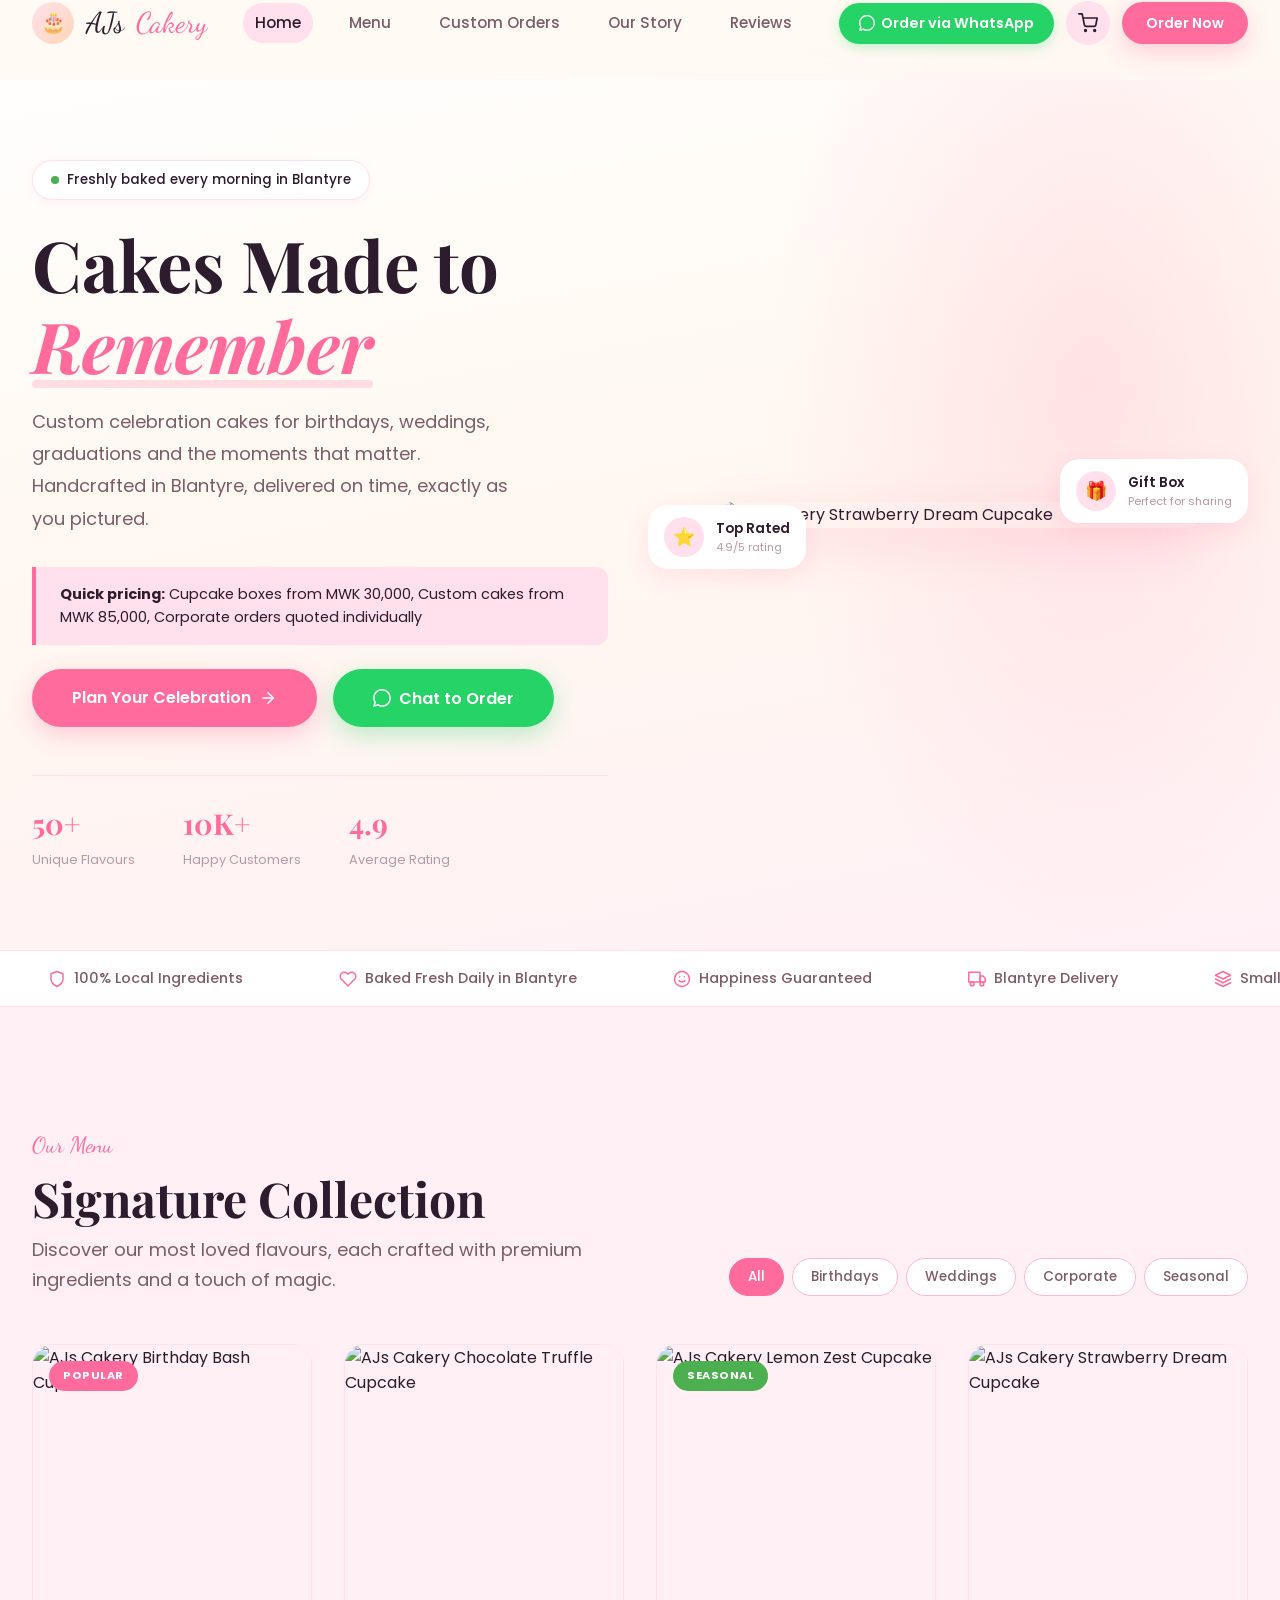
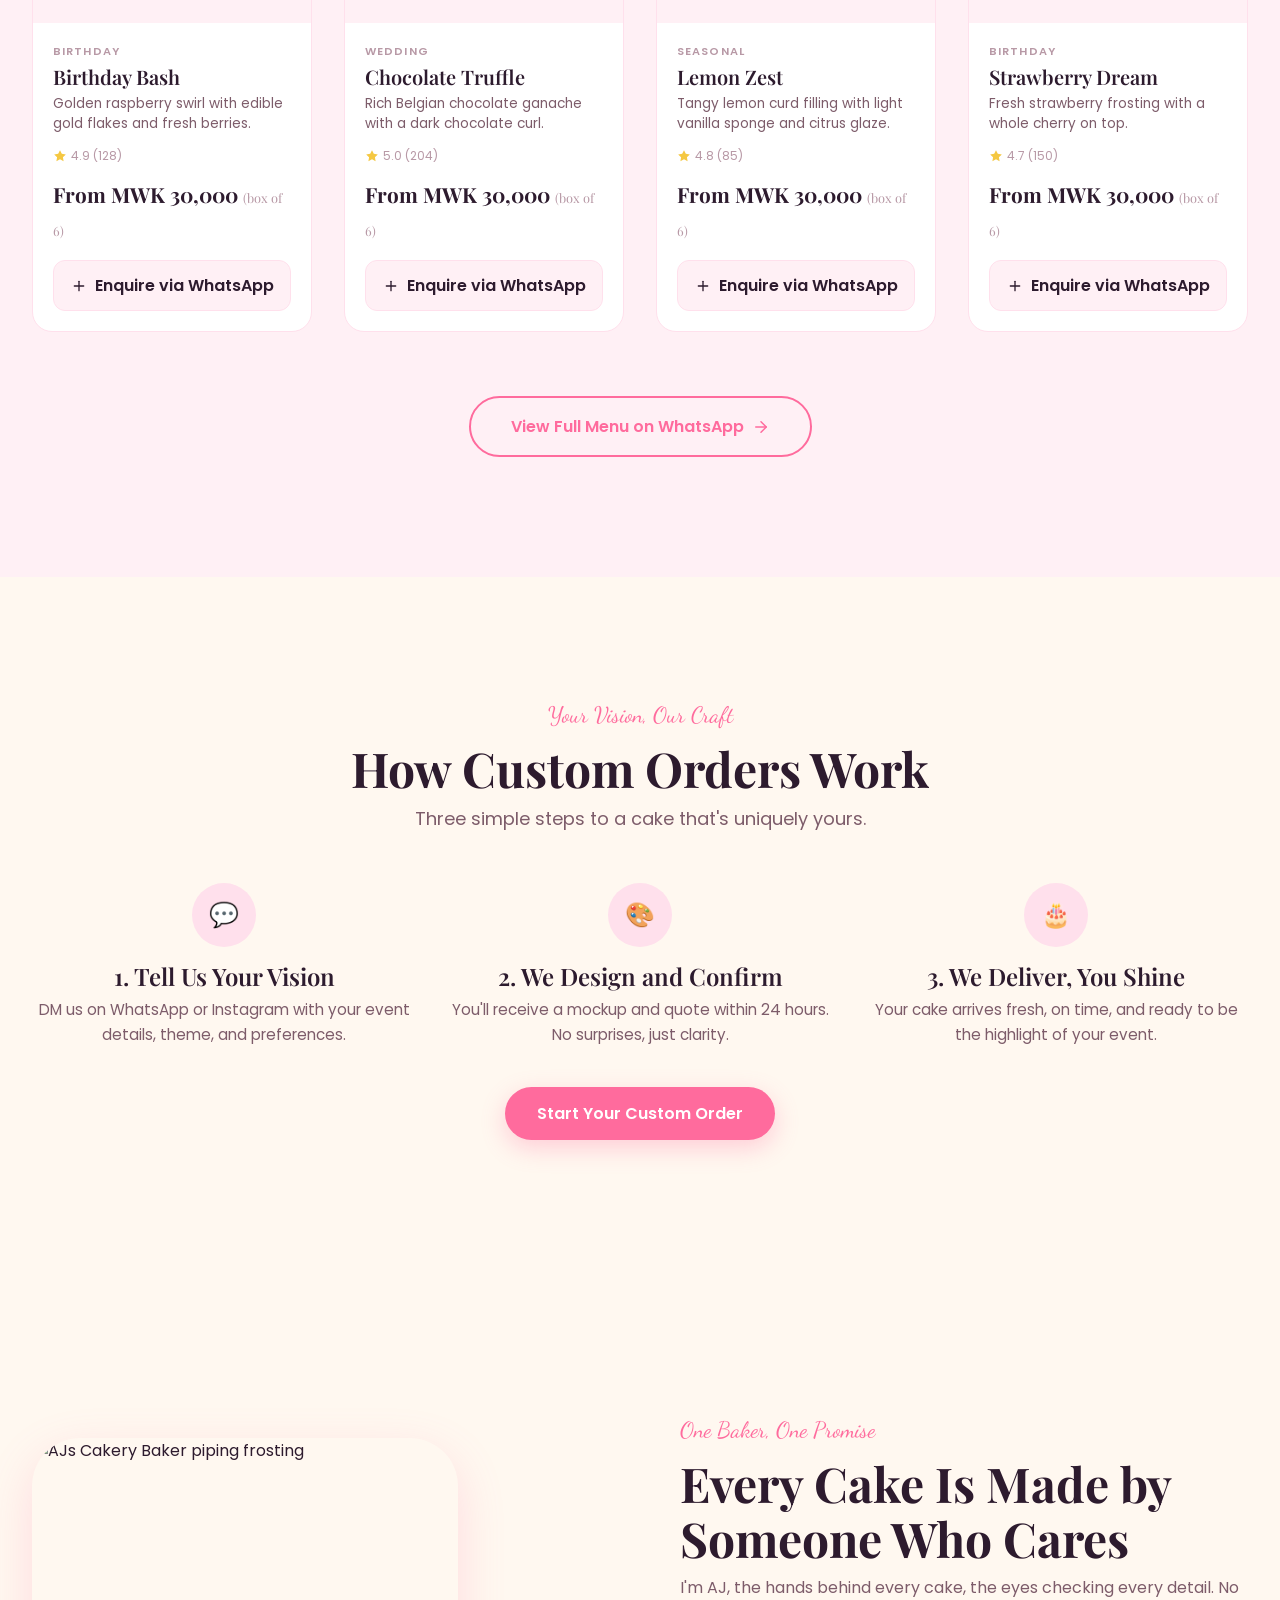
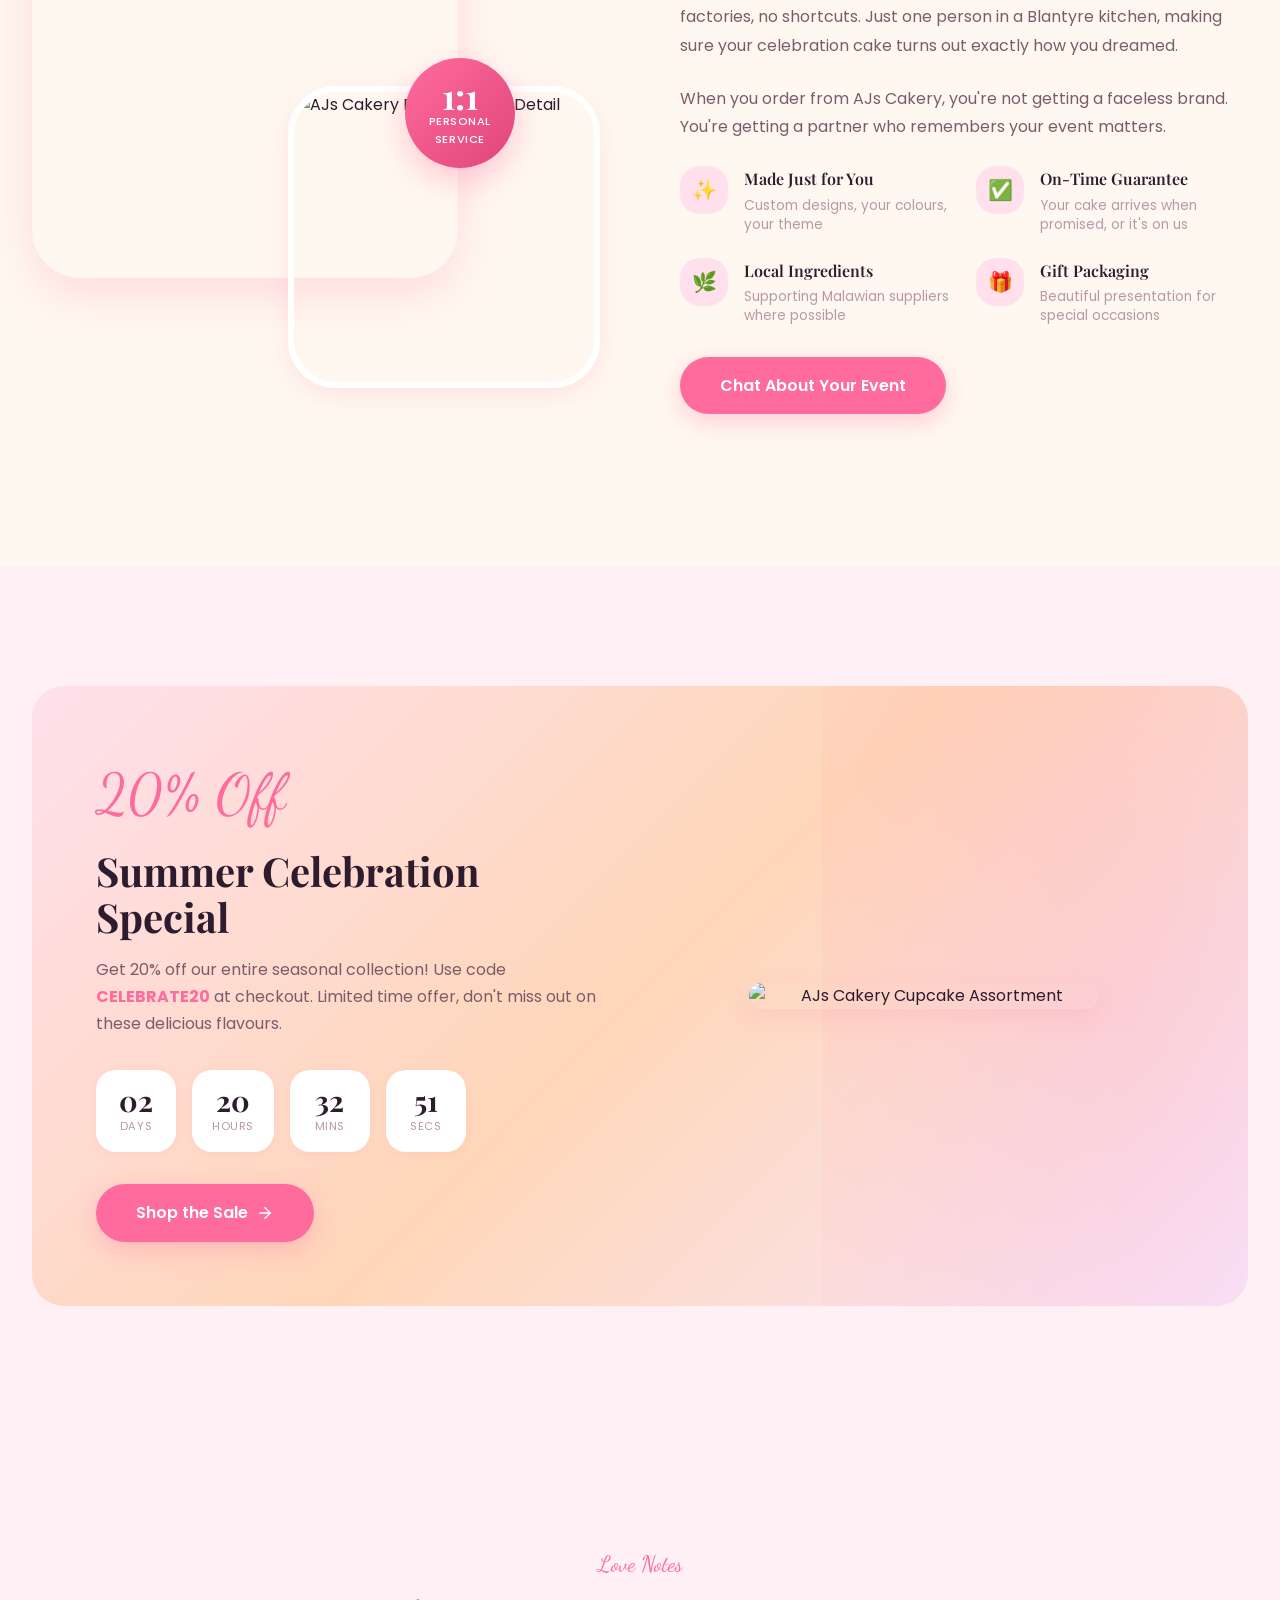
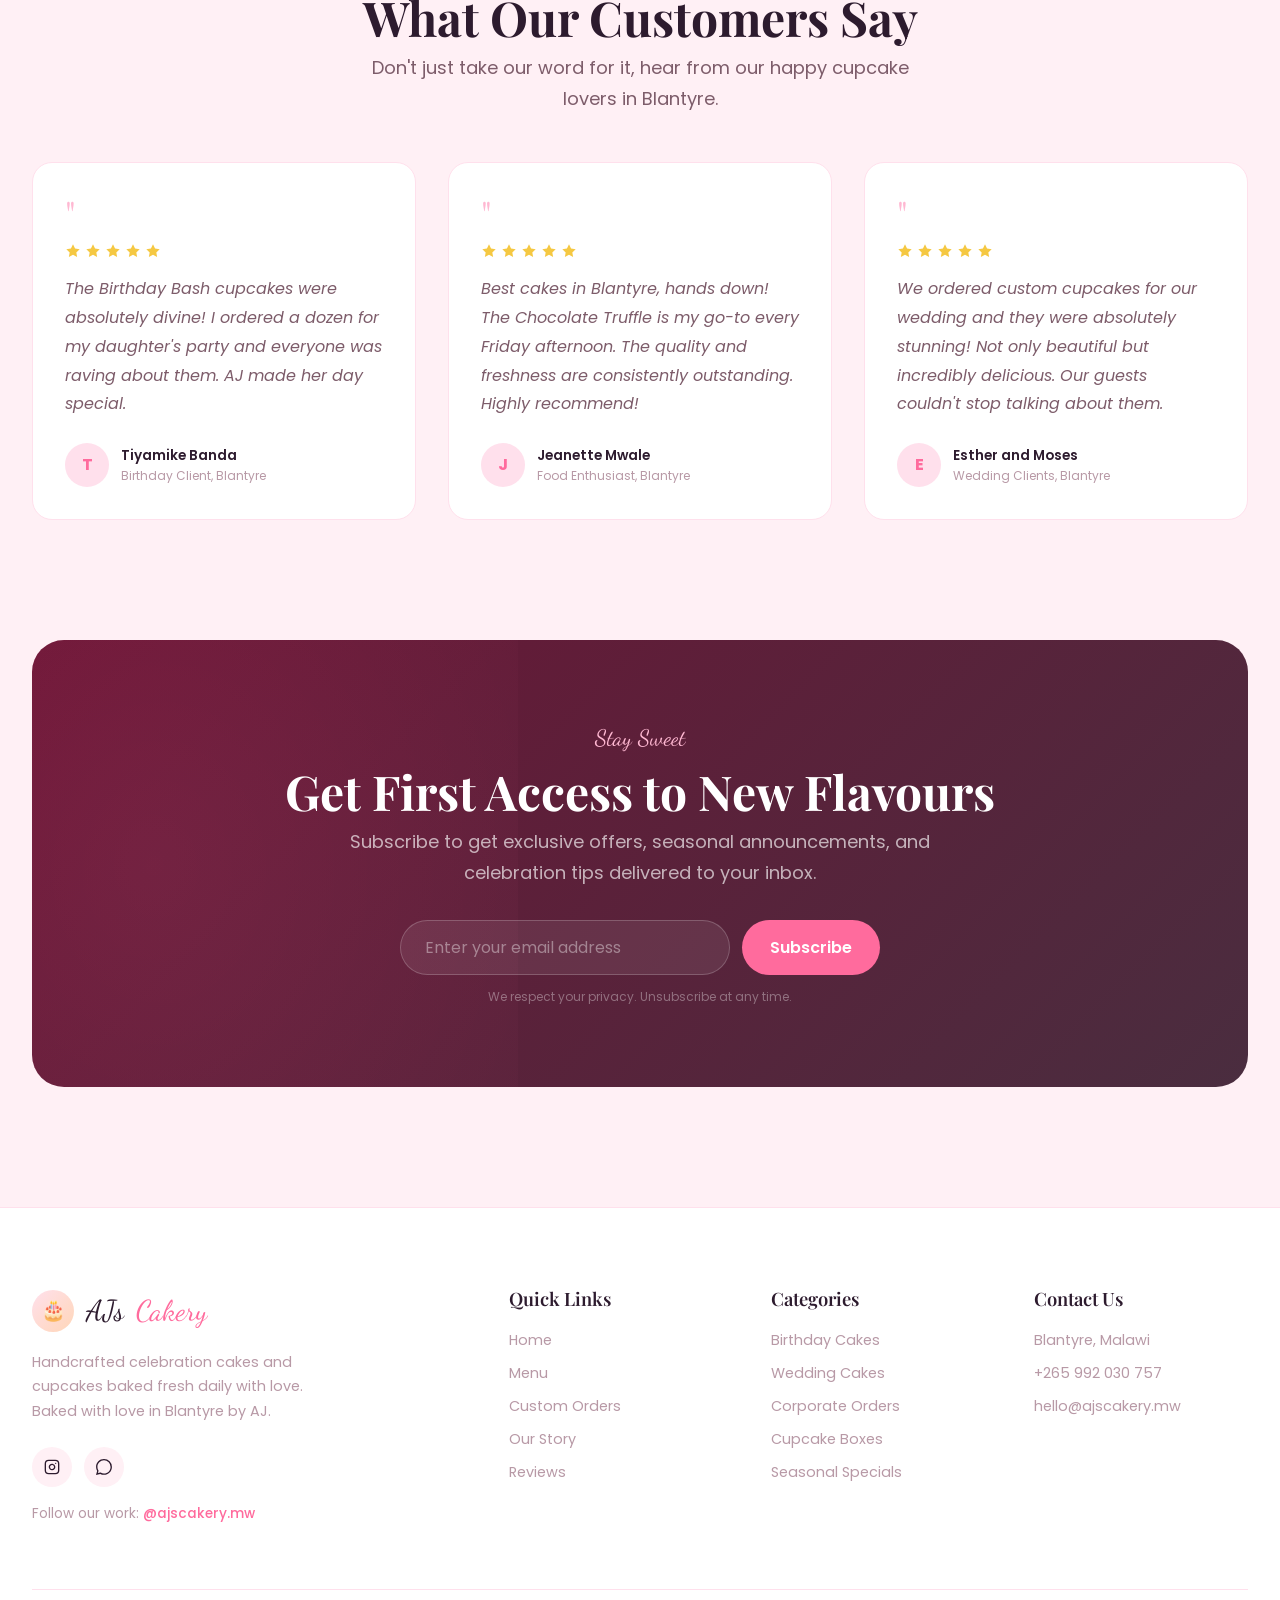
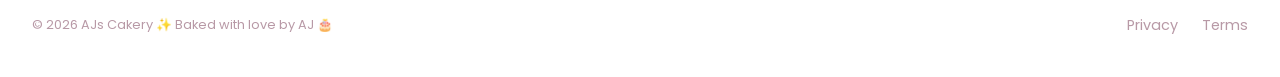
==== commit cf42de84: "Update" ====
--- a/index.html
+++ b/index.html
@@ -6,7 +6,7 @@
 <title>AJs Cakery | Custom Celebration Cakes in Blantyre</title>
 <link rel="icon" href="data:image/svg+xml,<svg xmlns=%22http://www.w3.org/2000/svg%22 viewBox=%220 0 100 100%22><text y=%22.9em%22 font-size=%2290%22>🎂</text></svg>">
 <link rel="alternate icon" href="[data-uri]">
-<meta name="description" content="Custom celebration cakes in Blantyre — birthdays, weddings & corporate events. Handcrafted by AJ. Order via WhatsApp: +265 992 030 757">
+<meta name="description" content="Custom celebration cakes in Blantyre: birthdays, weddings, corporate events. Handcrafted by AJ. Order via WhatsApp: +265 992 030 757">
 
 <!-- Fonts -->
 <link rel="preconnect" href="https://fonts.googleapis.com">
@@ -17,29 +17,13 @@
 /* ============================================
 CSS RESET & VARIABLES
 ============================================ */
-*, *::before, *::after {
-margin: 0;
-padding: 0;
-box-sizing: border-box;
-}
+*, *::before, *::after { margin: 0; padding: 0; box-sizing: border-box; }
 :root {
-/* Color System: Warm Pink Palette */
---pink-50: #FFF0F5;
---pink-100: #FFE0EC;
---pink-200: #FFB8D2;
---pink-400: #FF6B9D;
---pink-600: #E0457A;
---pink-900: #6B1535;
-
---cream: #FFF8F0;
---peach: #FFD6B8;
---gold: #F5C842;
---rose: #FF8FAB;
-
---white: #FFFFFF;
---text: #2D1B2E;
---text-mid: #7D5C6A;
---text-soft: #B899A6;
+/* Color System */
+--pink-50: #FFF0F5; --pink-100: #FFE0EC; --pink-200: #FFB8D2;
+--pink-400: #FF6B9D; --pink-600: #E0457A; --pink-900: #6B1535;
+--cream: #FFF8F0; --peach: #FFD6B8; --gold: #F5C842; --rose: #FF8FAB;
+--white: #FFFFFF; --text: #2D1B2E; --text-mid: #7D5C6A; --text-soft: #B899A6;
 
 /* Typography */
 --font-display: 'Playfair Display', Georgia, serif;
@@ -47,46 +31,37 @@
 --font-script: 'Dancing Script', cursive;
 
 /* Spacing */
---section-gap: 120px;
---section-gap-sm: 80px;
---gap-xs: 8px;
---gap-sm: 16px;
---gap-md: 32px;
---gap-lg: 64px;
---gap-xl: 96px;
+--section-gap: 120px; --section-gap-sm: 80px;
+--gap-xs: 8px; --gap-sm: 16px; --gap-md: 32px; --gap-lg: 64px; --gap-xl: 96px;
 
 /* UI Elements */
---radius-sm: 12px;
---radius-md: 20px;
---radius-lg: 32px;
---radius-xl: 48px;
---radius-full: 9999px;
-
+--radius-sm: 12px; --radius-md: 20px; --radius-lg: 32px; --radius-xl: 48px; --radius-full: 9999px;
 --shadow-sm: 0 2px 8px rgba(255, 107, 157, 0.08);
 --shadow-md: 0 8px 24px rgba(255, 107, 157, 0.14);
 --shadow-lg: 0 16px 48px rgba(255, 107, 157, 0.20);
---shadow-glow: 0 0 40px rgba(255, 107, 157, 0.25);
 
 --nav-height: 80px;
 --ease: cubic-bezier(0.16, 1, 0.3, 1);
---fast: 200ms var(--ease);
---base: 400ms var(--ease);
+--fast: 200ms var(--ease); --base: 400ms var(--ease);
+
+/* Modal Variables */
+--modal-bg: rgba(45, 27, 46, 0.7);
+--modal-card-bg: var(--white);
+--modal-radius: 24px;
+--modal-shadow: 0 20px 50px rgba(45, 27, 46, 0.3);
+--modal-transition: 0.3s ease;
 }
 
 html { scroll-behavior: smooth; -webkit-font-smoothing: antialiased; }
 body {
-font-family: var(--font-body);
-font-size: 16px;
-line-height: 1.6;
-color: var(--text);
-background-color: var(--pink-50);
-overflow-x: hidden;
+font-family: var(--font-body); font-size: 16px; line-height: 1.6; color: var(--text);
+background-color: var(--pink-50); overflow-x: hidden;
 }
 img { max-width: 100%; height: auto; display: block; }
 a { text-decoration: none; color: inherit; transition: color var(--fast); }
 button { cursor: pointer; border: none; background: none; font-family: inherit; font-size: inherit; color: inherit; }
 ul, ol { list-style: none; }
-input, textarea { font-family: inherit; font-size: inherit; }
+input, textarea, select { font-family: inherit; font-size: inherit; width: 100%; }
 
 /* ============================================
 UTILITY CLASSES
@@ -95,6 +70,7 @@
 .section { padding: var(--section-gap) 0; }
 .text-center { text-align: center; }
 .mx-auto { margin-left: auto; margin-right: auto; }
+.sr-only { position: absolute; width: 1px; height: 1px; padding: 0; margin: -1px; overflow: hidden; clip: rect(0,0,0,0); white-space: nowrap; border: 0; }
 
 /* Typography */
 h1, h2, h3, h4 { font-family: var(--font-display); color: var(--text); line-height: 1.15; }
@@ -112,14 +88,9 @@
 padding: 14px 32px; font-weight: 600; border-radius: var(--radius-full);
 transition: all var(--fast); white-space: nowrap;
 }
-.btn-primary {
-background: var(--pink-400); color: var(--white);
-box-shadow: 0 8px 24px rgba(255,107,157,0.3);
-}
+.btn-primary { background: var(--pink-400); color: var(--white); box-shadow: 0 8px 24px rgba(255,107,157,0.3); }
 .btn-primary:hover { transform: translateY(-3px); box-shadow: 0 12px 32px rgba(255,107,157,0.4); background: var(--pink-600); }
-.btn-outline {
-background: transparent; border: 2px solid var(--pink-400); color: var(--pink-400);
-}
+.btn-outline { background: transparent; border: 2px solid var(--pink-400); color: var(--pink-400); }
 .btn-outline:hover { background: var(--pink-400); color: var(--white); }
 .btn-ghost { background: transparent; color: var(--text-mid); }
 .btn-ghost:hover { color: var(--pink-400); }
@@ -134,6 +105,7 @@
 background: #25D366; color: white; box-shadow: 0 8px 24px rgba(37, 211, 102, 0.3);
 }
 .btn-whatsapp:hover { background: #128C7E; transform: translateY(-3px); box-shadow: 0 12px 32px rgba(37, 211, 102, 0.4); }
+.btn-whatsapp svg { width: 18px; height: 18px; }
 
 /* ============================================
 NAVIGATION
@@ -157,7 +129,19 @@
 .nav__links { display: flex; gap: 24px; }
 .nav__link { font-size: 0.95rem; font-weight: 500; color: var(--text-mid); padding: 8px 12px; border-radius: var(--radius-full); transition: all var(--fast); }
 .nav__link:hover, .nav__link.active { color: var(--text); background: var(--pink-100); }
-.nav__actions { display: flex; align-items: center; gap: 16px; }
+.nav__actions { display: flex; align-items: center; gap: 12px; }
+
+/* Desktop WhatsApp button in nav */
+.nav__whatsapp {
+display: inline-flex; align-items: center; gap: 6px;
+padding: 10px 20px; font-weight: 600; border-radius: var(--radius-full);
+background: #25D366; color: white; font-size: 0.9rem;
+box-shadow: 0 4px 12px rgba(37, 211, 102, 0.25);
+transition: all var(--fast);
+}
+.nav__whatsapp:hover { background: #128C7E; transform: translateY(-2px); }
+.nav__whatsapp svg { width: 16px; height: 16px; }
+
 .nav__cart {
 position: relative; width: 44px; height: 44px; background: var(--pink-100); border-radius: 50%;
 display: flex; align-items: center; justify-content: center; transition: all var(--fast);
@@ -171,19 +155,32 @@
 transform: scale(0); transition: transform var(--fast);
 }
 .nav__badge.visible { transform: scale(1); }
-.nav__hamburger { display: none; flex-direction: column; gap: 5px; width: 24px; z-index: 1001; }
+.nav__hamburger { display: none; flex-direction: column; gap: 5px; width: 24px; z-index: 1001; padding: 8px; }
 .nav__hamburger span { display: block; width: 100%; height: 2px; background: var(--text); border-radius: 2px; transition: all var(--fast); }
 .nav__hamburger.active span:nth-child(1) { transform: rotate(45deg) translate(5px, 5px); }
 .nav__hamburger.active span:nth-child(2) { opacity: 0; }
 .nav__hamburger.active span:nth-child(3) { transform: rotate(-45deg) translate(5px, -5px); }
 
+/* Mobile Menu */
 .mobile-menu {
-position: fixed; inset: 0; background: var(--cream); z-index: 999;
-display: flex; flex-direction: column; align-items: center; justify-content: center; gap: 32px;
-opacity: 0; visibility: hidden; transition: all var(--base);
-}
-.mobile-menu.active { opacity: 1; visibility: visible; }
-.mobile-menu .nav__link { font-size: 2rem; font-family: var(--font-display); color: var(--text); }
+position: fixed; top: var(--nav-height); left: 0; right: 0;
+background: var(--white); z-index: 999;
+display: flex; flex-direction: column; align-items: stretch;
+padding: 24px 32px 40px;
+box-shadow: var(--shadow-md);
+opacity: 0; visibility: hidden; transform: translateY(-20px);
+transition: all var(--base);
+max-height: calc(100vh - var(--nav-height)); overflow-y: auto;
+}
+.mobile-menu.active { opacity: 1; visibility: visible; transform: translateY(0); }
+.mobile-menu .nav__link {
+font-size: 1.25rem; font-family: var(--font-display); color: var(--text);
+padding: 16px 0; border-bottom: 1px solid var(--pink-100);
+}
+.mobile-menu .nav__link:last-of-type { border-bottom: none; }
+.mobile-menu .btn-whatsapp {
+margin-top: 16px; padding: 14px; font-size: 1rem; justify-content: center;
+}
 
 /* Cart Drawer */
 .cart-overlay {
@@ -478,6 +475,58 @@
 .back-to-top:hover { transform: translateY(-3px); box-shadow: 0 12px 32px rgba(255,107,157,0.4); }
 .back-to-top svg { width: 20px; height: 20px; }
 
+/* ============================================
+MODAL SYSTEM
+============================================ */
+.modal-overlay {
+position: fixed; inset: 0; background: var(--modal-bg);
+display: flex; align-items: center; justify-content: center;
+opacity: 0; visibility: hidden; pointer-events: none;
+transition: opacity var(--modal-transition), visibility var(--modal-transition);
+z-index: 3000; padding: 1rem;
+}
+.modal-overlay.active { opacity: 1; visibility: visible; pointer-events: auto; }
+
+.modal-card {
+background: var(--modal-card-bg); border-radius: var(--modal-radius);
+max-width: 550px; width: 100%; padding: 2rem;
+box-shadow: var(--modal-shadow); position: relative;
+max-height: 90vh; overflow-y: auto;
+transform: translateY(16px); opacity: 0;
+transition: transform 0.35s ease, opacity 0.35s ease;
+}
+.modal-overlay.active .modal-card { transform: translateY(0); opacity: 1; }
+
+.modal-close {
+position: absolute; top: 1rem; right: 1rem;
+background: var(--pink-100); border: none; border-radius: 50%;
+width: 32px; height: 32px; font-size: 1.25rem; cursor: pointer;
+display: flex; align-items: center; justify-content: center;
+color: var(--text); transition: background var(--fast);
+}
+.modal-close:hover { background: var(--pink-200); }
+
+.modal-form-content h2 { margin-bottom: 8px; }
+.modal-desc { color: var(--text-mid); margin-bottom: 24px; font-size: 0.95rem; }
+
+.form-group { margin-bottom: 20px; }
+.form-group label {
+display: block; font-weight: 600; margin-bottom: 8px; color: var(--text);
+font-size: 0.9rem;
+}
+.form-group input, .form-group select, .form-group textarea {
+padding: 12px 16px; border: 1px solid var(--pink-200); border-radius: var(--radius-sm);
+background: var(--pink-50); transition: border-color var(--fast);
+}
+.form-group input:focus, .form-group select:focus, .form-group textarea:focus {
+outline: none; border-color: var(--pink-400); background: var(--white);
+}
+.form-group textarea { resize: vertical; min-height: 100px; }
+
+.modal-success { text-align: center; padding: 2rem 0; }
+.modal-success h3 { margin-bottom: 12px; }
+.modal-success p { color: var(--text-mid); margin-bottom: 24px; }
+
 /* Animations */
 .fade-in { opacity: 0; transform: translateY(30px); transition: opacity 0.6s ease, transform 0.6s ease; }
 .fade-in.visible { opacity: 1; transform: translateY(0); }
@@ -502,8 +551,9 @@
 }
 @media (max-width: 768px) {
 :root { --section-gap: 80px; }
-.nav__links { display: none; }
+.nav__links, .nav__whatsapp { display: none; }
 .nav__hamburger { display: flex; }
+.nav__actions { gap: 8px; }
 .products__header { flex-direction: column; align-items: flex-start; }
 .products__grid { grid-template-columns: 1fr 1fr; gap: 16px; }
 .testimonials__grid { grid-template-columns: 1fr; }
@@ -518,6 +568,7 @@
 @media (max-width: 480px) {
 .products__grid { grid-template-columns: 1fr; max-width: 360px; margin: 0 auto; }
 .container { padding: 0 20px; }
+.modal-card { padding: 1.5rem; }
 }
 </style>
 </head>
@@ -541,10 +592,10 @@
 <a href="#testimonials" class="nav__link">Reviews</a>
 </div>
 <div class="nav__actions">
-<a href="https://wa.me/265992030757" class="btn btn-whatsapp btn-sm" target="_blank">
+<button class="nav__whatsapp" data-modal-trigger="whatsapp-modal">
 <svg xmlns="http://www.w3.org/2000/svg" width="16" height="16" fill="currentColor" viewBox="0 0 16 16"><path d="M13.601 2.326A7.854 7.854 0 0 0 7.994 0C3.627 0 .068 3.558.064 7.926c0 1.399.366 2.76 1.057 3.965L0 16l4.204-1.102a7.933 7.933 0 0 0 3.79.965h.004c4.368 0 7.926-3.558 7.93-7.93A7.898 7.898 0 0 0 13.6 2.326zM7.994 14.521a6.573 6.573 0 0 1-3.356-.92l-.24-.144-2.494.654.666-2.433-.156-.251a6.56 6.56 0 0 1-1.007-3.505c0-3.626 2.957-6.584 6.591-6.584a6.56 6.56 0 0 1 4.66 1.931 6.557 6.557 0 0 1 1.928 4.66c-.004 3.639-2.961 6.592-6.592 6.592z"/></svg>
-WhatsApp
-</a>
+Order via WhatsApp
+</button>
 <button class="nav__cart" id="cartToggle" aria-label="Shopping cart">
 <svg xmlns="http://www.w3.org/2000/svg" viewBox="0 0 24 24" fill="none" stroke="currentColor" stroke-width="2" stroke-linecap="round" stroke-linejoin="round"><circle cx="9" cy="21" r="1"/><circle cx="20" cy="21" r="1"/><path d="M1 1h4l2.68 13.39a2 2 0 0 0 2 1.61h9.72a2 2 0 0 0 2-1.61L23 6H6"/></svg>
 <span class="nav__badge" id="cartBadge">0</span>
@@ -557,6 +608,7 @@
 </div>
 </div>
 </nav>
+
 <!-- Mobile Menu -->
 <div class="mobile-menu" id="mobileMenu">
 <a href="#home" class="nav__link" data-mobile-link>Home</a>
@@ -564,7 +616,10 @@
 <a href="#custom-order" class="nav__link" data-mobile-link>Custom Orders</a>
 <a href="#about" class="nav__link" data-mobile-link>Our Story</a>
 <a href="#testimonials" class="nav__link" data-mobile-link>Reviews</a>
-<a href="https://wa.me/265992030757" class="btn btn-whatsapp btn-lg" data-mobile-link target="_blank">Order via WhatsApp</a>
+<button class="btn btn-whatsapp btn-full" data-modal-trigger="whatsapp-modal">
+<svg xmlns="http://www.w3.org/2000/svg" width="18" height="18" fill="currentColor" viewBox="0 0 16 16"><path d="M13.601 2.326A7.854 7.854 0 0 0 7.994 0C3.627 0 .068 3.558.064 7.926c0 1.399.366 2.76 1.057 3.965L0 16l4.204-1.102a7.933 7.933 0 0 0 3.79.965h.004c4.368 0 7.926-3.558 7.93-7.93A7.898 7.898 0 0 0 13.6 2.326zM7.994 14.521a6.573 6.573 0 0 1-3.356-.92l-.24-.144-2.494.654.666-2.433-.156-.251a6.56 6.56 0 0 1-1.007-3.505c0-3.626 2.957-6.584 6.591-6.584a6.56 6.56 0 0 1 4.66 1.931 6.557 6.557 0 0 1 1.928 4.66c-.004 3.639-2.961 6.592-6.592 6.592z"/></svg>
+Order via WhatsApp
+</button>
 </div>
 
 <!-- Cart Drawer -->
@@ -577,14 +632,14 @@
 </button>
 </div>
 <div class="cart-drawer__body" id="cartBody">
-<div class="cart-drawer__empty">Your celebration starts here — browse our collection 🎂</div>
+<div class="cart-drawer__empty">Your celebration starts here: browse our collection 🎂</div>
 </div>
 <div class="cart-drawer__footer">
 <div class="cart-drawer__total">
 <span>Total</span>
 <span id="cartTotal">MWK 0</span>
 </div>
-<a href="https://wa.me/265992030757?text=Hi%20AJ%2C%20I%27d%20like%20to%20complete%20my%20order%20from%20your%20website." class="btn btn-primary btn-full" target="_blank">Checkout via WhatsApp</a>
+<button class="btn btn-primary btn-full" data-modal-trigger="whatsapp-modal">Checkout via WhatsApp</button>
 </div>
 </div>
 </div>
@@ -604,20 +659,20 @@
 Cakes Made to <i>Remember</i>
 </h1>
 <p class="hero__desc">
-Custom celebration cakes for birthdays, weddings, graduations & the moments that matter. Handcrafted in Blantyre — delivered on time, exactly as you pictured.
+Custom celebration cakes for birthdays, weddings, graduations and the moments that matter. Handcrafted in Blantyre, delivered on time, exactly as you pictured.
 </p>
 <div class="price-banner">
-<strong>Quick pricing:</strong> Cupcake boxes from MWK 30,000 | Custom cakes from MWK 85,000 | Corporate orders quoted individually
+<strong>Quick pricing:</strong> Cupcake boxes from MWK 30,000, Custom cakes from MWK 85,000, Corporate orders quoted individually
 </div>
 <div class="hero__actions">
 <a href="#products" class="btn btn-primary btn-lg">
 Plan Your Celebration
 <svg xmlns="http://www.w3.org/2000/svg" viewBox="0 0 24 24" fill="none" stroke="currentColor" stroke-width="2" stroke-linecap="round" stroke-linejoin="round"><path d="M5 12h14"/><path d="m12 5 7 7-7 7"/></svg>
 </a>
-<a href="https://wa.me/265992030757" class="btn btn-whatsapp btn-lg" target="_blank">
+<button class="btn btn-whatsapp btn-lg" data-modal-trigger="whatsapp-modal">
 <svg xmlns="http://www.w3.org/2000/svg" width="18" height="18" fill="currentColor" viewBox="0 0 16 16"><path d="M13.601 2.326A7.854 7.854 0 0 0 7.994 0C3.627 0 .068 3.558.064 7.926c0 1.399.366 2.76 1.057 3.965L0 16l4.204-1.102a7.933 7.933 0 0 0 3.79.965h.004c4.368 0 7.926-3.558 7.93-7.93A7.898 7.898 0 0 0 13.6 2.326zM7.994 14.521a6.573 6.573 0 0 1-3.356-.92l-.24-.144-2.494.654.666-2.433-.156-.251a6.56 6.56 0 0 1-1.007-3.505c0-3.626 2.957-6.584 6.591-6.584a6.56 6.56 0 0 1 4.66 1.931 6.557 6.557 0 0 1 1.928 4.66c-.004 3.639-2.961 6.592-6.592 6.592z"/></svg>
 Chat to Order
-</a>
+</button>
 </div>
 <div class="hero__stats">
 <div class="hero__stat">
@@ -810,10 +865,10 @@
 </div>
 </div>
 <div class="text-center fade-in" style="margin-top: 64px;">
-<a href="https://wa.me/265992030757" class="btn btn-outline btn-lg" target="_blank">
+<button class="btn btn-outline btn-lg" data-modal-trigger="whatsapp-modal">
 View Full Menu on WhatsApp
 <svg xmlns="http://www.w3.org/2000/svg" viewBox="0 0 24 24" fill="none" stroke="currentColor" stroke-width="2" stroke-linecap="round" stroke-linejoin="round"><path d="M5 12h14"/><path d="m12 5 7 7-7 7"/></svg>
-</a>
+</button>
 </div>
 </div>
 </section>
@@ -836,8 +891,8 @@
 </div>
 <div class="custom-order__step fade-in">
 <div class="custom-order__icon">🎨</div>
-<h3 style="margin-bottom:8px">2. We Design & Confirm</h3>
-<p style="color:var(--text-mid); font-size:0.95rem">You'll receive a mockup and quote within 24 hours. No surprises — just clarity.</p>
+<h3 style="margin-bottom:8px">2. We Design and Confirm</h3>
+<p style="color:var(--text-mid); font-size:0.95rem">You'll receive a mockup and quote within 24 hours. No surprises, just clarity.</p>
 </div>
 <div class="custom-order__step fade-in">
 <div class="custom-order__icon">🎂</div>
@@ -846,7 +901,7 @@
 </div>
 </div>
 <div class="text-center" style="margin-top:40px">
-<a href="https://wa.me/265992030757" class="btn btn-primary" target="_blank">Start Your Custom Order</a>
+<button class="btn btn-primary" data-modal-trigger="whatsapp-modal">Start Your Custom Order</button>
 </div>
 </div>
 </section>
@@ -873,7 +928,7 @@
 <span class="script">One Baker, One Promise</span>
 <h2>Every Cake Is Made by Someone Who Cares</h2>
 <p class="about__text">
-I'm AJ — the hands behind every cake, the eyes checking every detail. No factories, no shortcuts. Just one person in a Blantyre kitchen, making sure your celebration cake turns out exactly how you dreamed.
+I'm AJ, the hands behind every cake, the eyes checking every detail. No factories, no shortcuts. Just one person in a Blantyre kitchen, making sure your celebration cake turns out exactly how you dreamed.
 </p>
 <p class="about__text">
 When you order from AJs Cakery, you're not getting a faceless brand. You're getting a partner who remembers your event matters.
@@ -890,7 +945,7 @@
 <div class="about__feat-icon">✅</div>
 <div>
 <div class="about__feat-title">On-Time Guarantee</div>
-<div class="about__feat-desc">Your cake arrives when promised — or it's on us</div>
+<div class="about__feat-desc">Your cake arrives when promised, or it's on us</div>
 </div>
 </div>
 <div class="about__feat">
@@ -908,9 +963,9 @@
 </div>
 </div>
 </div>
-<a href="https://wa.me/265992030757" class="btn btn-primary btn-lg" target="_blank">
+<button class="btn btn-primary btn-lg" data-modal-trigger="whatsapp-modal">
 Chat About Your Event
-</a>
+</button>
 </div>
 </div>
 </div>
@@ -926,7 +981,7 @@
 <div class="offer__discount">20% Off</div>
 <h2 class="offer__title">Summer Celebration Special</h2>
 <p class="offer__desc">
-Get 20% off our entire seasonal collection! Use code <strong style="color: var(--pink-400);">CELEBRATE20</strong> at checkout. Limited time offer — don't miss out on these delicious flavours.
+Get 20% off our entire seasonal collection! Use code <strong style="color: var(--pink-400);">CELEBRATE20</strong> at checkout. Limited time offer, don't miss out on these delicious flavours.
 </p>
 <div class="offer__countdown">
 <div class="offer__count-item">
@@ -966,7 +1021,7 @@
 <div class="text-center fade-in">
 <span class="script">Love Notes</span>
 <h2>What Our Customers Say</h2>
-<p class="lead">Don't just take our word for it — hear from our happy cupcake lovers in Blantyre.</p>
+<p class="lead">Don't just take our word for it, hear from our happy cupcake lovers in Blantyre.</p>
 </div>
 <div class="testimonials__grid">
 <div class="testimonial-card fade-in">
@@ -1018,7 +1073,7 @@
 <div class="testimonial-card__author">
 <div class="testimonial-card__avatar">E</div>
 <div>
-<div class="testimonial-card__name">Esther & Moses</div>
+<div class="testimonial-card__name">Esther and Moses</div>
 <div class="testimonial-card__role">Wedding Clients, Blantyre</div>
 </div>
 </div>
@@ -1061,7 +1116,7 @@
 <a href="https://instagram.com/ajscakery.mw" class="footer__social-link" aria-label="Instagram" target="_blank">
 <svg xmlns="http://www.w3.org/2000/svg" viewBox="0 0 24 24" fill="none" stroke="currentColor" stroke-width="2" stroke-linecap="round" stroke-linejoin="round"><rect x="2" y="2" width="20" height="20" rx="5" ry="5"/><path d="M16 11.37A4 4 0 1 1 12.63 8 4 4 0 0 1 16 11.37z"/><line x1="17.5" y1="6.5" x2="17.51" y2="6.5"/></svg>
 </a>
-<a href="https://wa.me/265992030757" class="footer__social-link" aria-label="WhatsApp" target="_blank">
+<a href="#" class="footer__social-link" aria-label="WhatsApp" data-modal-trigger="whatsapp-modal">
 <svg xmlns="http://www.w3.org/2000/svg" width="16" height="16" fill="currentColor" viewBox="0 0 16 16"><path d="M13.601 2.326A7.854 7.854 0 0 0 7.994 0C3.627 0 .068 3.558.064 7.926c0 1.399.366 2.76 1.057 3.965L0 16l4.204-1.102a7.933 7.933 0 0 0 3.79.965h.004c4.368 0 7.926-3.558 7.93-7.93A7.898 7.898 0 0 0 13.6 2.326zM7.994 14.521a6.573 6.573 0 0 1-3.356-.92l-.24-.144-2.494.654.666-2.433-.156-.251a6.56 6.56 0 0 1-1.007-3.505c0-3.626 2.957-6.584 6.591-6.584a6.56 6.56 0 0 1 4.66 1.931 6.557 6.557 0 0 1 1.928 4.66c-.004 3.639-2.961 6.592-6.592 6.592z"/></svg>
 </a>
 </div>
@@ -1111,6 +1166,58 @@
 <button class="back-to-top" id="backToTop" aria-label="Return to menu">
 <svg xmlns="http://www.w3.org/2000/svg" viewBox="0 0 24 24" fill="none" stroke="currentColor" stroke-width="2" stroke-linecap="round" stroke-linejoin="round"><polyline points="18 15 12 9 6 15"/></svg>
 </button>
+
+<!-- ==========================================
+WHATSAPP MODAL
+========================================== -->
+<div class="modal-overlay" id="whatsapp-modal" aria-hidden="true">
+  <div class="modal-card" role="dialog" aria-modal="true" aria-labelledby="modal-title">
+    <button class="modal-close" aria-label="Close">&times;</button>
+    
+    <!-- Form Content -->
+    <div class="modal-form-content">
+      <h2 id="modal-title">Start Your Order</h2>
+      <p class="modal-desc">Tell us about your celebration and we'll get back to you within 2 hours.</p>
+      <form id="whatsapp-form">
+        <div class="form-group">
+          <label for="wa-name">Full Name *</label>
+          <input type="text" id="wa-name" name="name" required placeholder="Your name">
+        </div>
+        <div class="form-group">
+          <label for="wa-service">Service Type *</label>
+          <select id="wa-service" name="service" required>
+            <option value="">Select an option</option>
+            <option value="Birthday Cake">Birthday Cake</option>
+            <option value="Wedding Cake">Wedding Cake</option>
+            <option value="Graduation Cake">Graduation Cake</option>
+            <option value="Corporate Order">Corporate Order</option>
+            <option value="Cupcake Box">Cupcake Box (6 pcs)</option>
+            <option value="Other">Other</option>
+          </select>
+        </div>
+        <div class="form-group">
+          <label for="wa-date">Preferred Date *</label>
+          <input type="date" id="wa-date" name="date" required>
+        </div>
+        <div class="form-group">
+          <label for="wa-details">Additional Details</label>
+          <textarea id="wa-details" name="details" rows="4" placeholder="Theme, colours, dietary requirements, delivery address, etc."></textarea>
+        </div>
+        <button type="submit" class="btn btn-primary btn-full">Continue to WhatsApp</button>
+      </form>
+    </div>
+
+    <!-- Success State -->
+    <div class="modal-success" hidden>
+      <div style="text-align:center; padding: 2rem 0;">
+        <div style="font-size:3rem; margin-bottom:1rem;">✅</div>
+        <h3>Opening WhatsApp...</h3>
+        <p style="color:var(--text-mid); margin:1rem 0;">Your message is ready to send. Just tap "Send" in WhatsApp to complete your enquiry.</p>
+        <button class="btn btn-outline modal-close-success">Close</button>
+      </div>
+    </div>
+  </div>
+</div>
 
 <!-- ==========================================
 JAVASCRIPT
@@ -1121,7 +1228,6 @@
 // ==========================================
 const CURRENCY = 'MWK';
 function formatPrice(amount) {
-  // Amount is in whole Kwacha, e.g., 30000 not 30.00
   return `${CURRENCY} ${amount.toLocaleString('en-MW')}`;
 }
 
@@ -1134,7 +1240,7 @@
 
 function updateCartUI() {
   if (cartState.length === 0) {
-    cartBody.innerHTML = '<div class="cart-drawer__empty">Your celebration starts here — browse our collection 🎂</div>';
+    cartBody.innerHTML = '<div class="cart-drawer__empty">Your celebration starts here: browse our collection 🎂</div>';
     cartBadge.classList.remove('visible');
   } else {
     cartBadge.classList.add('visible');
@@ -1208,26 +1314,40 @@
 });
 backToTop.addEventListener('click', () => window.scrollTo({ top: 0, behavior: 'smooth' }));
 
-// LOGO SCROLL TO TOP
 document.querySelector('.nav__logo').addEventListener('click', function(e) {
     e.preventDefault();
     window.scrollTo({ top: 0, behavior: 'smooth' });
 });
 
-// MOBILE MENU
+// MOBILE MENU - FIXED TOGGLE
 const hamburger = document.getElementById('hamburger');
 const mobileMenu = document.getElementById('mobileMenu');
-hamburger.addEventListener('click', () => {
+
+function toggleMobileMenu() {
   hamburger.classList.toggle('active');
   mobileMenu.classList.toggle('active');
   document.body.style.overflow = mobileMenu.classList.contains('active') ? 'hidden' : '';
-});
+}
+
+hamburger.addEventListener('click', toggleMobileMenu);
+
 document.querySelectorAll('[data-mobile-link]').forEach(link => {
   link.addEventListener('click', () => {
     hamburger.classList.remove('active');
     mobileMenu.classList.remove('active');
     document.body.style.overflow = '';
   });
+});
+
+// Close mobile menu when clicking outside
+document.addEventListener('click', (e) => {
+  if (mobileMenu.classList.contains('active') && 
+      !mobileMenu.contains(e.target) && 
+      !hamburger.contains(e.target)) {
+    hamburger.classList.remove('active');
+    mobileMenu.classList.remove('active');
+    document.body.style.overflow = '';
+  }
 });
 
 // ACTIVE NAV
@@ -1300,6 +1420,125 @@
     if (t) window.scrollTo({ top: t.offsetTop - 80, behavior: 'smooth' });
   });
 });
+
+// ==========================================
+// MODAL FORM SYSTEM - WHATSAPP
+// ==========================================
+class ModalForm {
+  constructor(overlayId, formId, successSelector) {
+    this.overlay = document.getElementById(overlayId);
+    this.form = document.getElementById(formId);
+    this.successEl = this.overlay.querySelector(successSelector);
+    this.closeBtn = this.overlay.querySelector('.modal-close');
+    this.closeSuccessBtn = this.overlay.querySelector('.modal-close-success');
+    this.triggers = document.querySelectorAll(`[data-modal-trigger="${overlayId}"]`);
+    
+    this.whatsappNumber = '265992030757';
+    
+    this.bindEvents();
+  }
+
+  open() {
+    this.overlay.classList.add('active');
+    this.overlay.setAttribute('aria-hidden', 'false');
+    document.body.style.overflow = 'hidden';
+    
+    // Reset states
+    if(this.form) {
+      this.form.style.display = 'block';
+      this.form.reset();
+    }
+    if(this.successEl) this.successEl.hidden = true;
+    
+    // Focus first input for accessibility
+    const firstInput = this.overlay.querySelector('input, select, textarea');
+    if(firstInput) firstInput.focus();
+  }
+
+  close() {
+    this.overlay.classList.remove('active');
+    this.overlay.setAttribute('aria-hidden', 'true');
+    document.body.style.overflow = '';
+    if(this.form) this.form.reset();
+  }
+
+  bindEvents() {
+    // Open triggers
+    this.triggers.forEach(btn => {
+      btn.addEventListener('click', (e) => { 
+        e.preventDefault(); 
+        this.open(); 
+      });
+    });
+    
+    // Close button
+    this.closeBtn.addEventListener('click', () => this.close());
+    
+    // Close on success button
+    if(this.closeSuccessBtn) {
+      this.closeSuccessBtn.addEventListener('click', () => this.close());
+    }
+    
+    // Close on overlay click
+    this.overlay.addEventListener('click', (e) => { 
+      if(e.target === this.overlay) this.close(); 
+    });
+    
+    // Close on Escape key
+    document.addEventListener('keydown', (e) => { 
+      if(e.key === 'Escape' && this.overlay.classList.contains('active')) this.close(); 
+    });
+    
+    // Form submit
+    if(this.form) {
+      this.form.addEventListener('submit', (e) => this.handleSubmit(e));
+    }
+    
+    // Trap focus within modal (basic)
+    this.overlay.addEventListener('keydown', (e) => {
+      if(e.key === 'Tab') {
+        const focusable = this.overlay.querySelectorAll('button, [href], input, select, textarea, [tabindex]:not([tabindex="-1"])');
+        const first = focusable[0];
+        const last = focusable[focusable.length - 1];
+        
+        if(e.shiftKey && document.activeElement === first) {
+          e.preventDefault();
+          last.focus();
+        } else if(!e.shiftKey && document.activeElement === last) {
+          e.preventDefault();
+          first.focus();
+        }
+      }
+    });
+  }
+
+  handleSubmit(e) {
+    e.preventDefault();
+    
+    // Gather data
+    const formData = new FormData(this.form);
+    const data = Object.fromEntries(formData);
+    
+    // Build WhatsApp message
+    const msg = `Hi AJ, I'd like to book a service.\n\nName: ${data.name}\nService: ${data.service}\nDate: ${data.date}\nDetails: ${data.details || 'None'}`;
+    
+    // Open WhatsApp with pre-filled message
+    const whatsappURL = `https://wa.me/${this.whatsappNumber}?text=${encodeURIComponent(msg)}`;
+    window.open(whatsappURL, '_blank');
+    
+    // Show success state
+    if(this.form) this.form.style.display = 'none';
+    if(this.successEl) this.successEl.hidden = false;
+    
+    // Log for debugging
+    console.log('WhatsApp message sent:', msg);
+  }
+}
+
+// Initialize modal when DOM is ready
+document.addEventListener('DOMContentLoaded', () => {
+  new ModalForm('whatsapp-modal', 'whatsapp-form', '.modal-success');
+});
 </script>
 </body>
 </html>
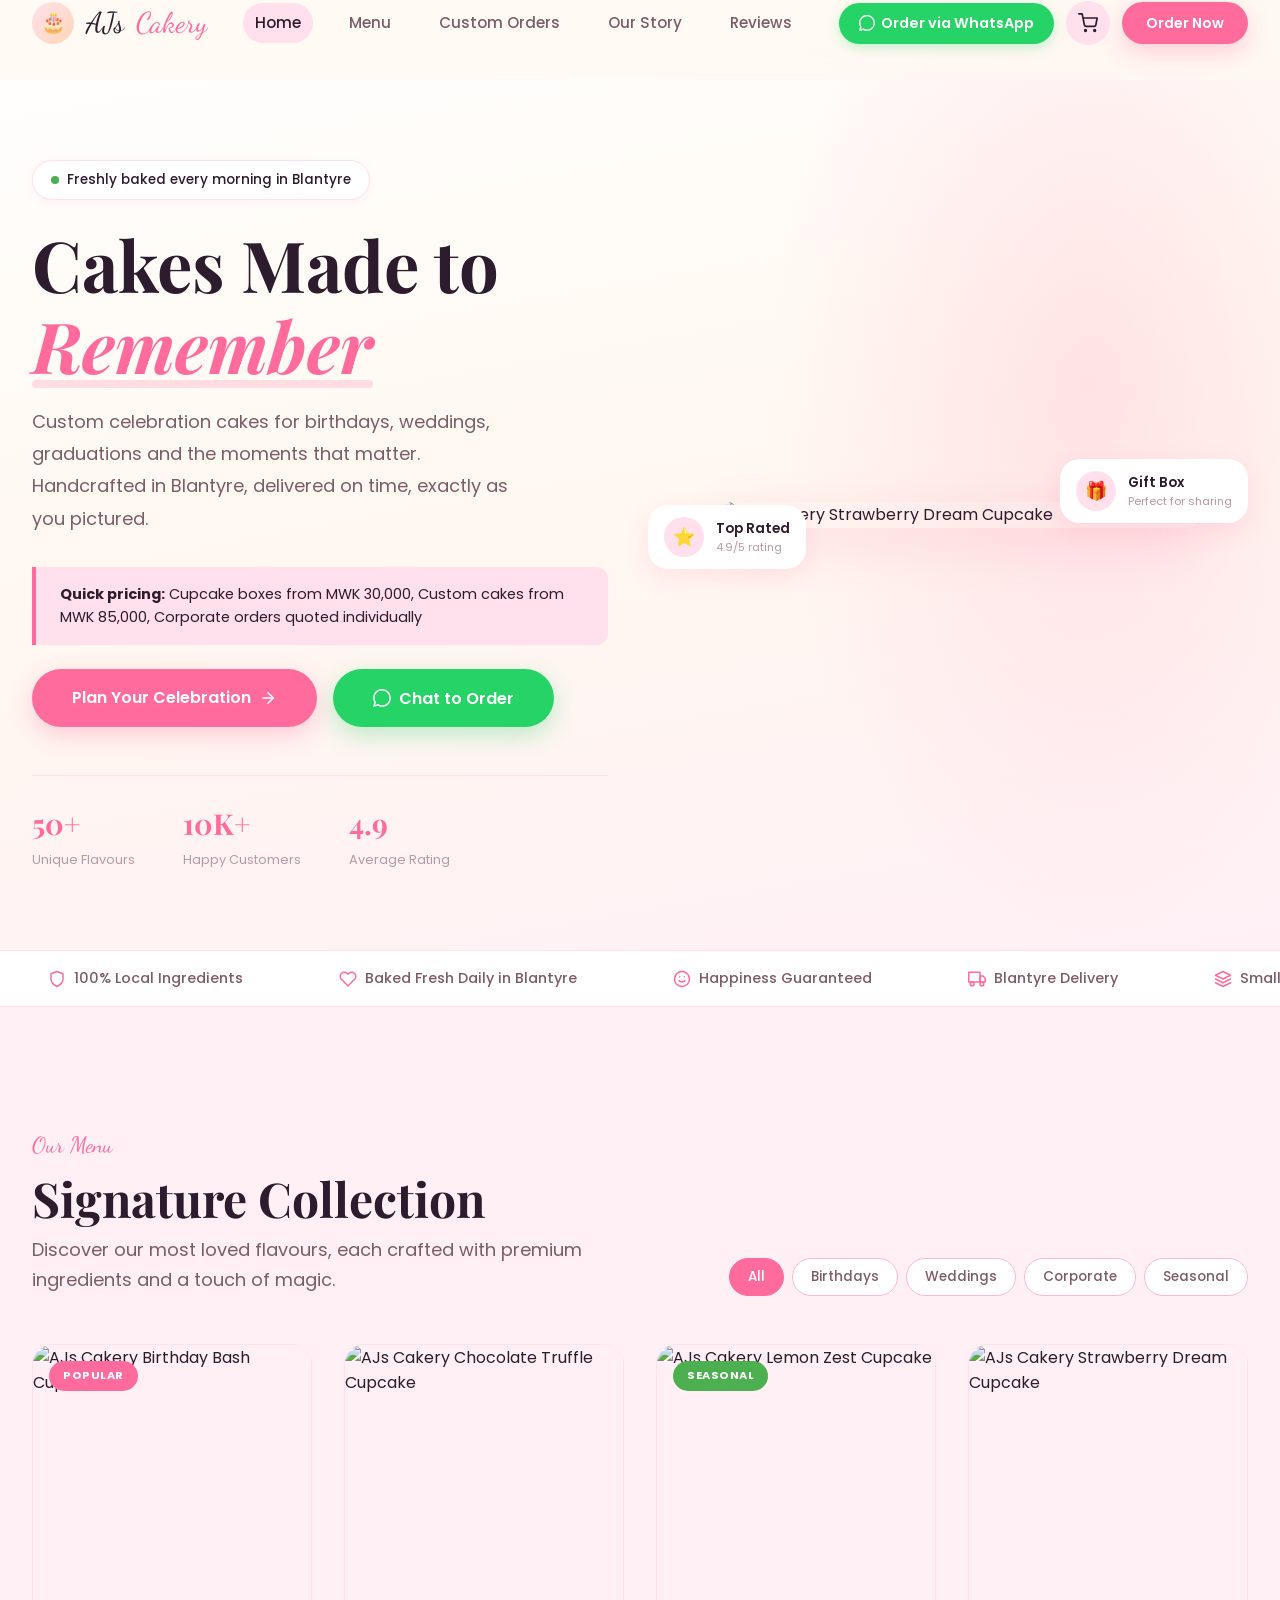
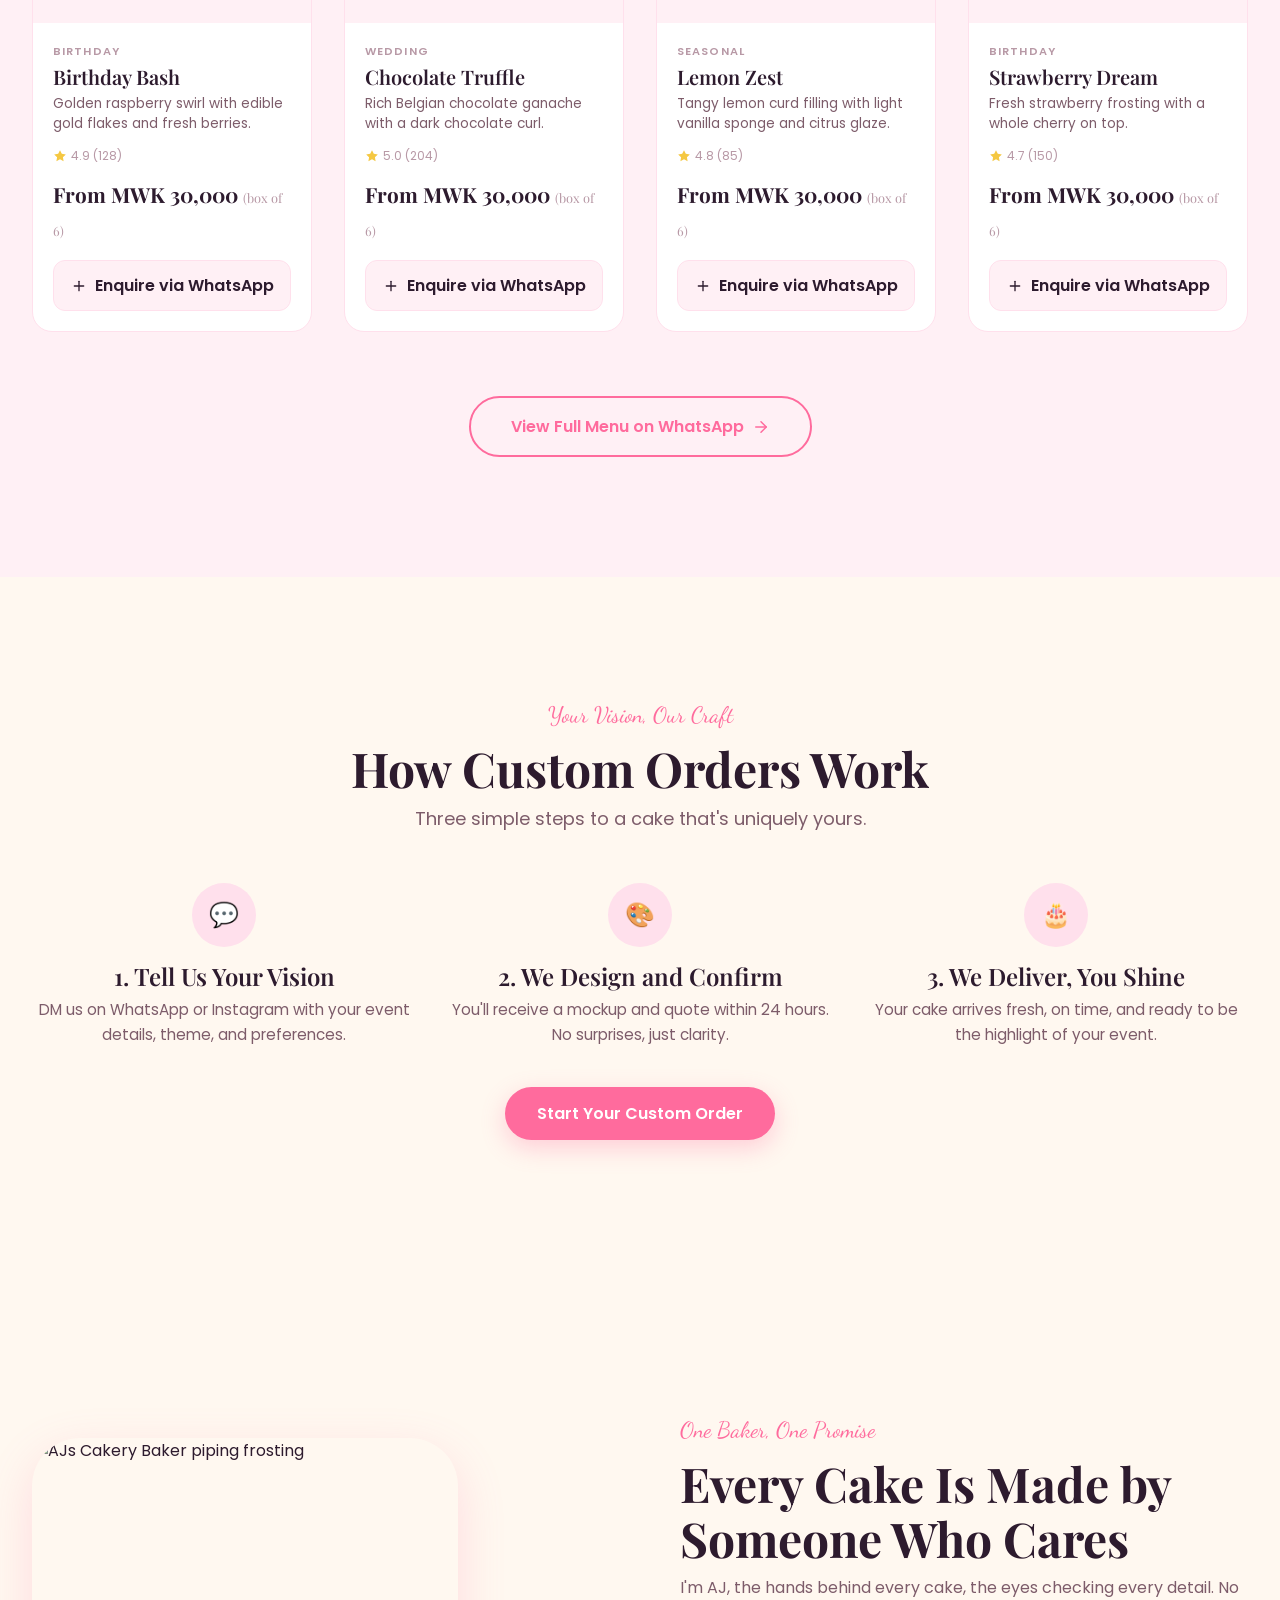
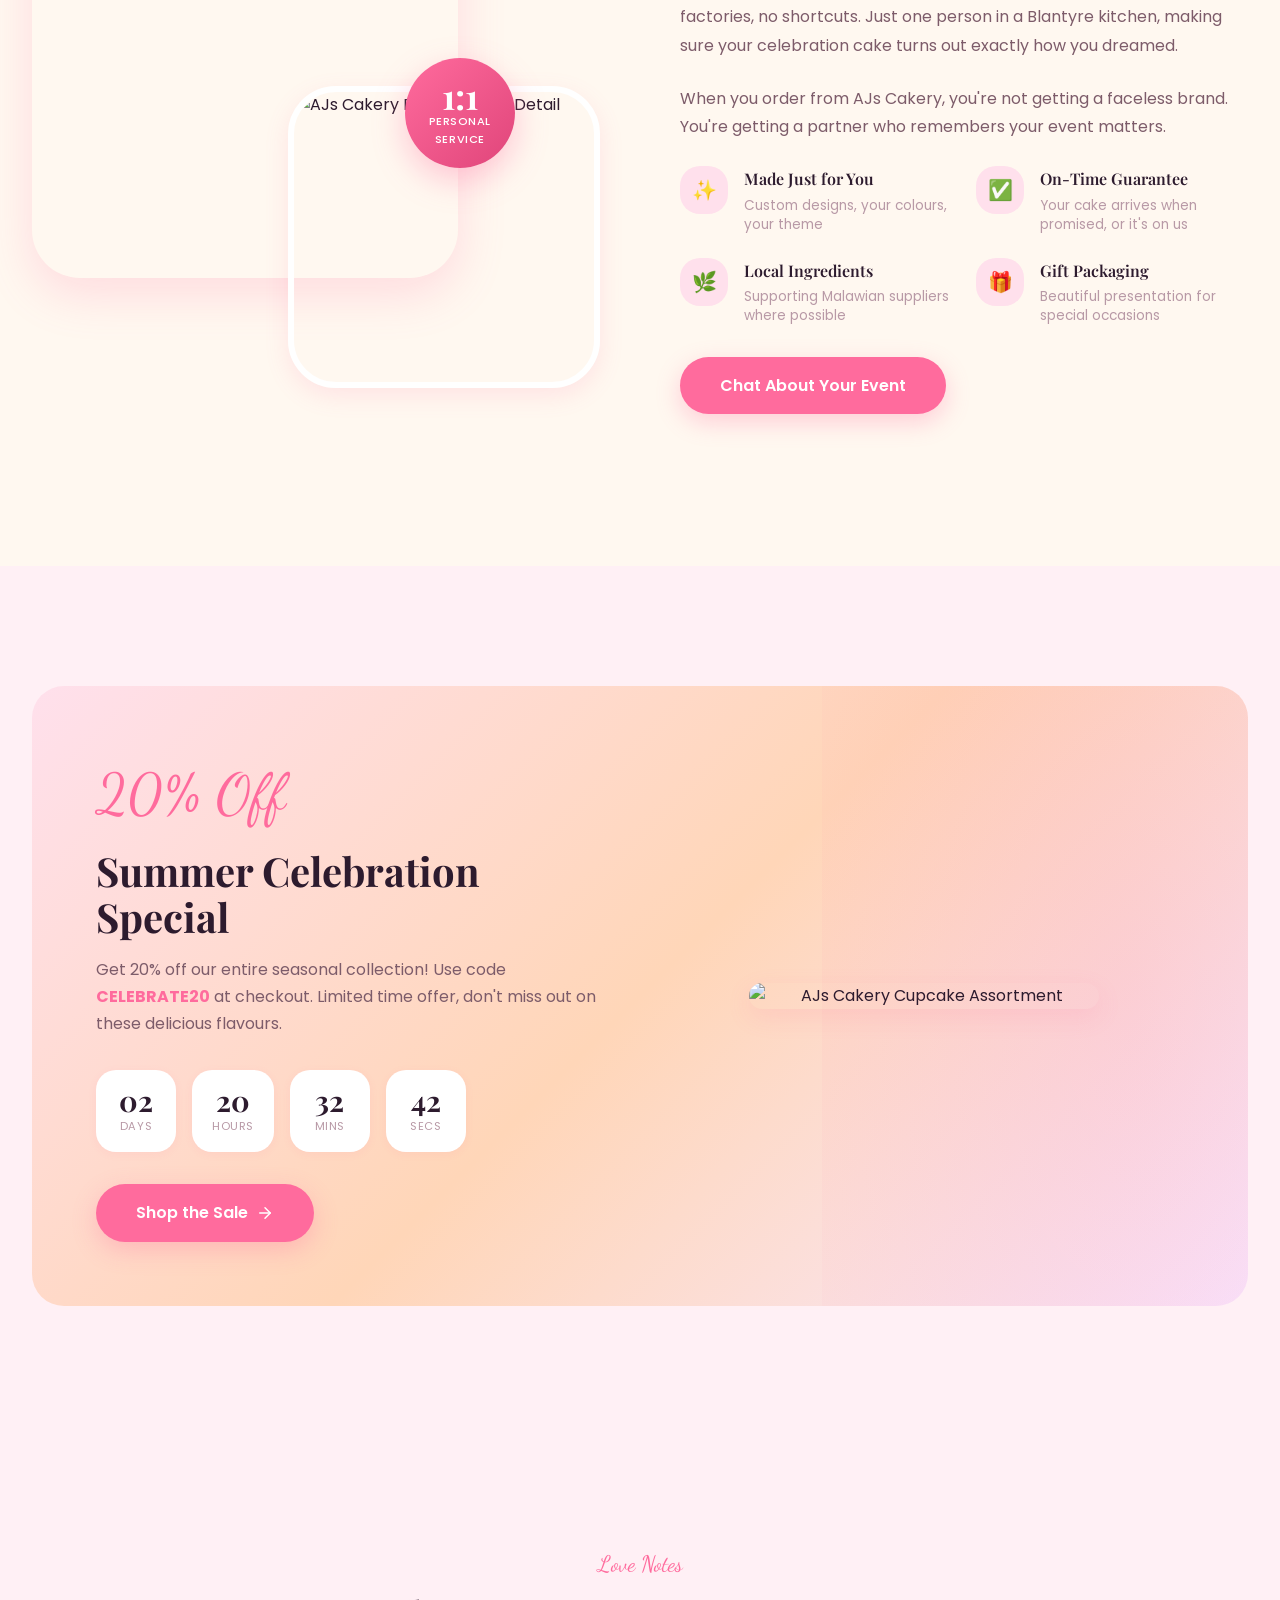
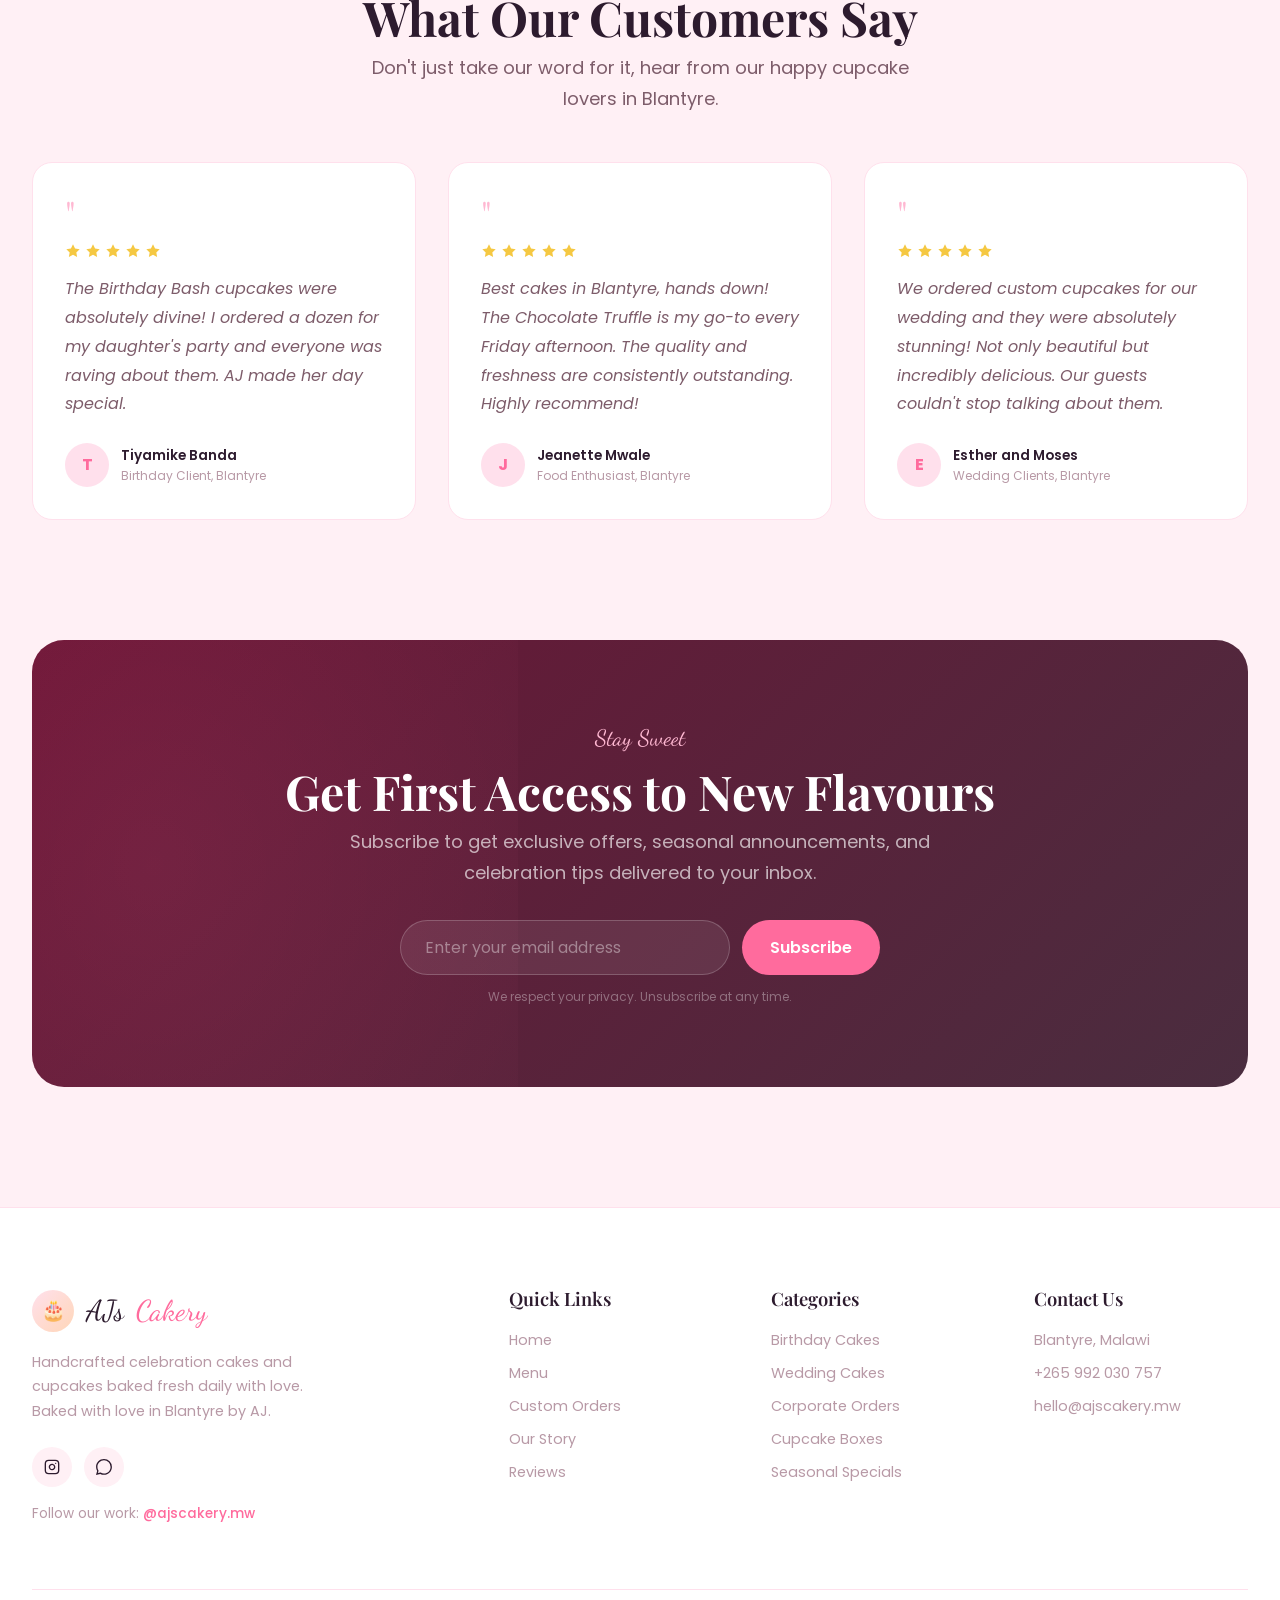
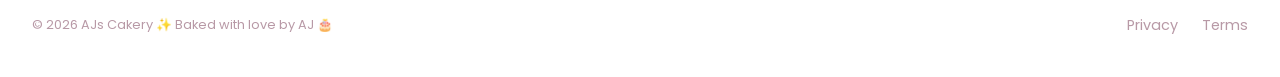
==== commit 1d94e74f: "Update index.html" ====
--- a/index.html
+++ b/index.html
@@ -616,7 +616,6 @@
 <a href="#custom-order" class="nav__link" data-mobile-link>Custom Orders</a>
 <a href="#about" class="nav__link" data-mobile-link>Our Story</a>
 <a href="#testimonials" class="nav__link" data-mobile-link>Reviews</a>
-<button class="btn btn-whatsapp btn-full" data-modal-trigger="whatsapp-modal">
 <svg xmlns="http://www.w3.org/2000/svg" width="18" height="18" fill="currentColor" viewBox="0 0 16 16"><path d="M13.601 2.326A7.854 7.854 0 0 0 7.994 0C3.627 0 .068 3.558.064 7.926c0 1.399.366 2.76 1.057 3.965L0 16l4.204-1.102a7.933 7.933 0 0 0 3.79.965h.004c4.368 0 7.926-3.558 7.93-7.93A7.898 7.898 0 0 0 13.6 2.326zM7.994 14.521a6.573 6.573 0 0 1-3.356-.92l-.24-.144-2.494.654.666-2.433-.156-.251a6.56 6.56 0 0 1-1.007-3.505c0-3.626 2.957-6.584 6.591-6.584a6.56 6.56 0 0 1 4.66 1.931 6.557 6.557 0 0 1 1.928 4.66c-.004 3.639-2.961 6.592-6.592 6.592z"/></svg>
 Order via WhatsApp
 </button>
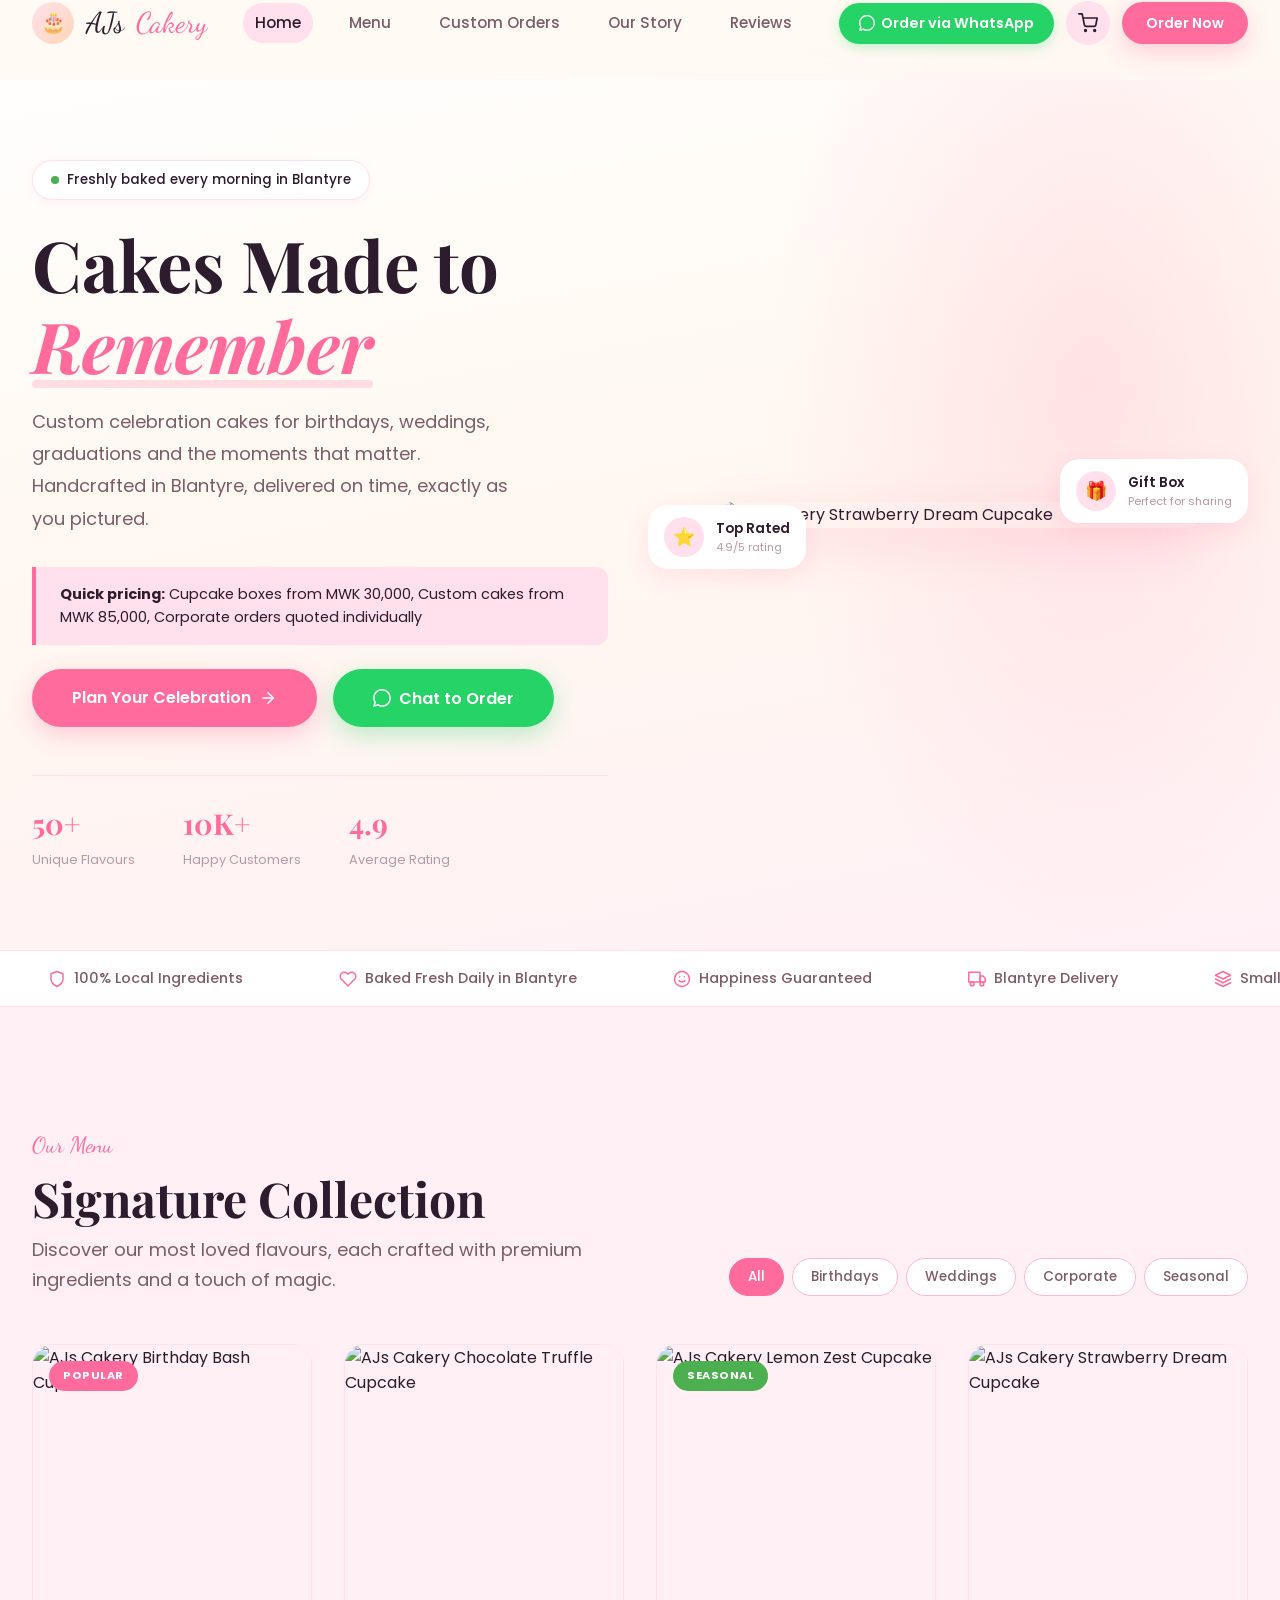
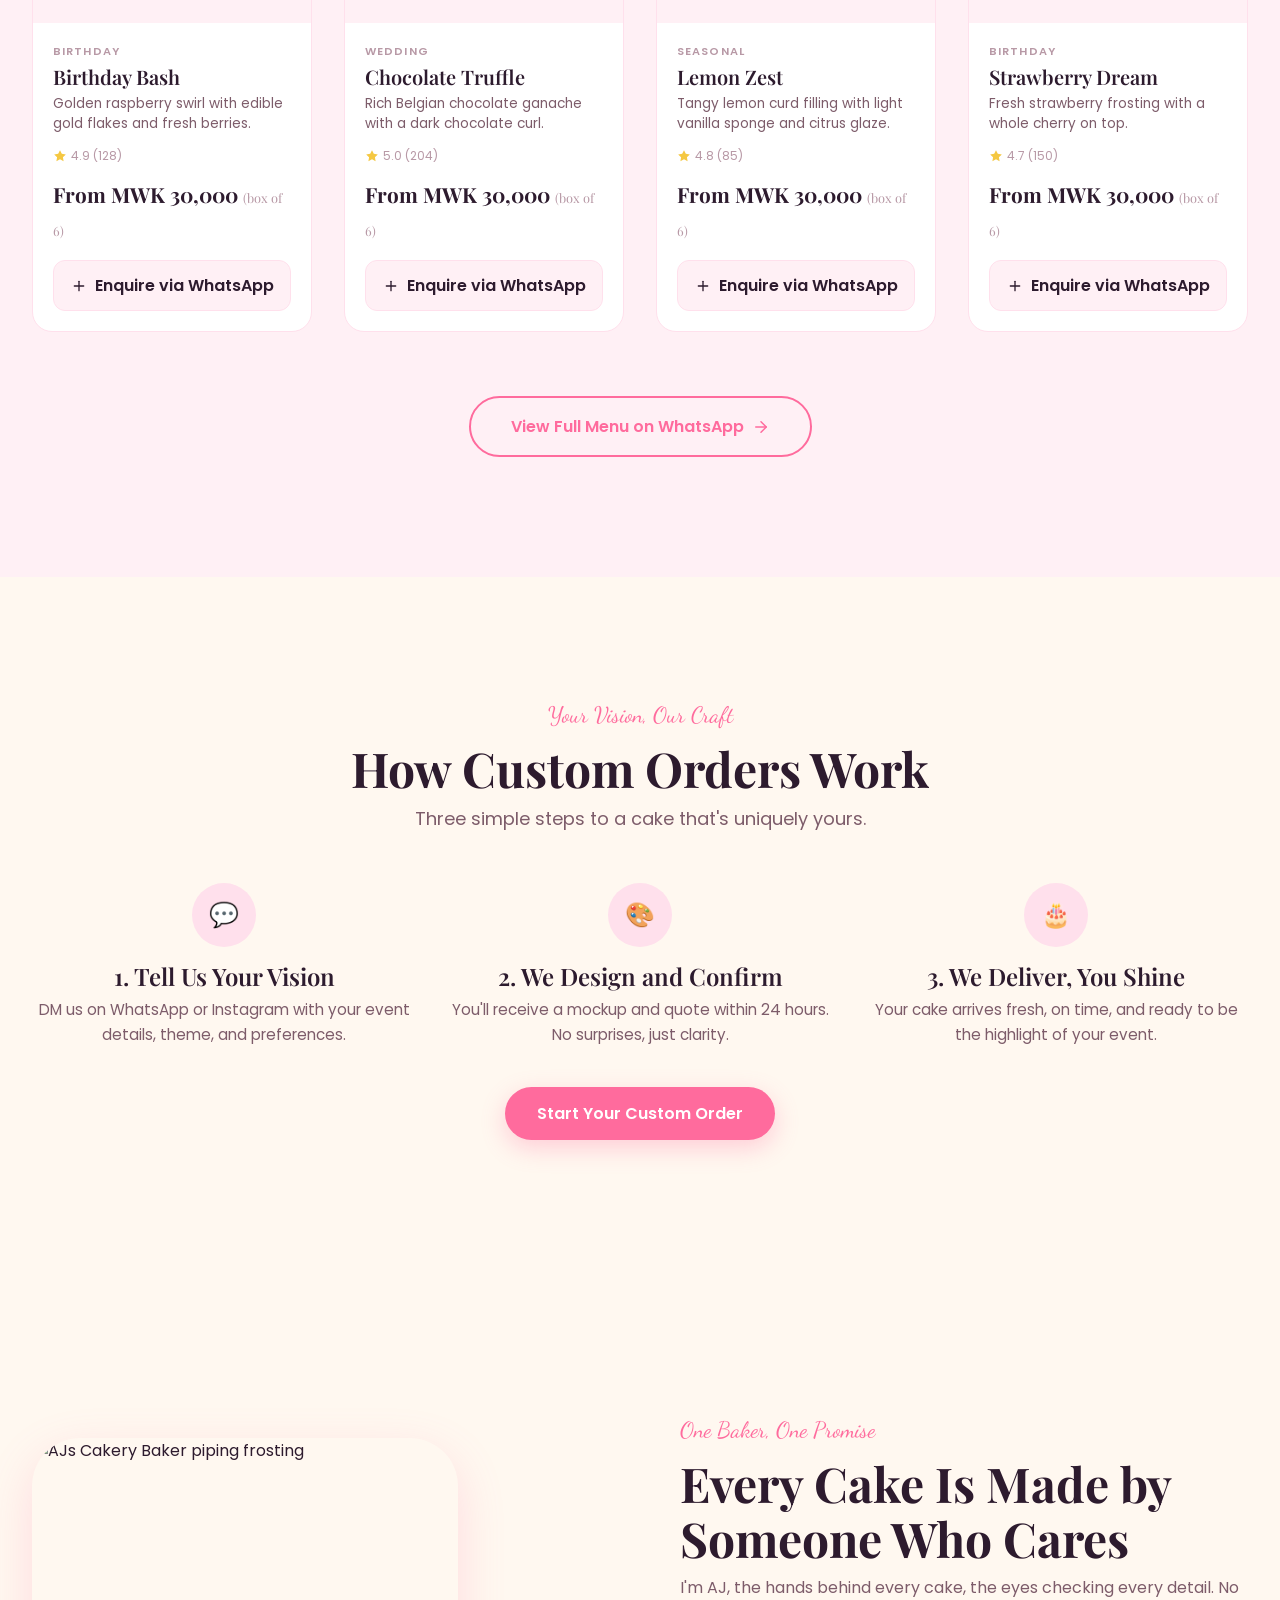
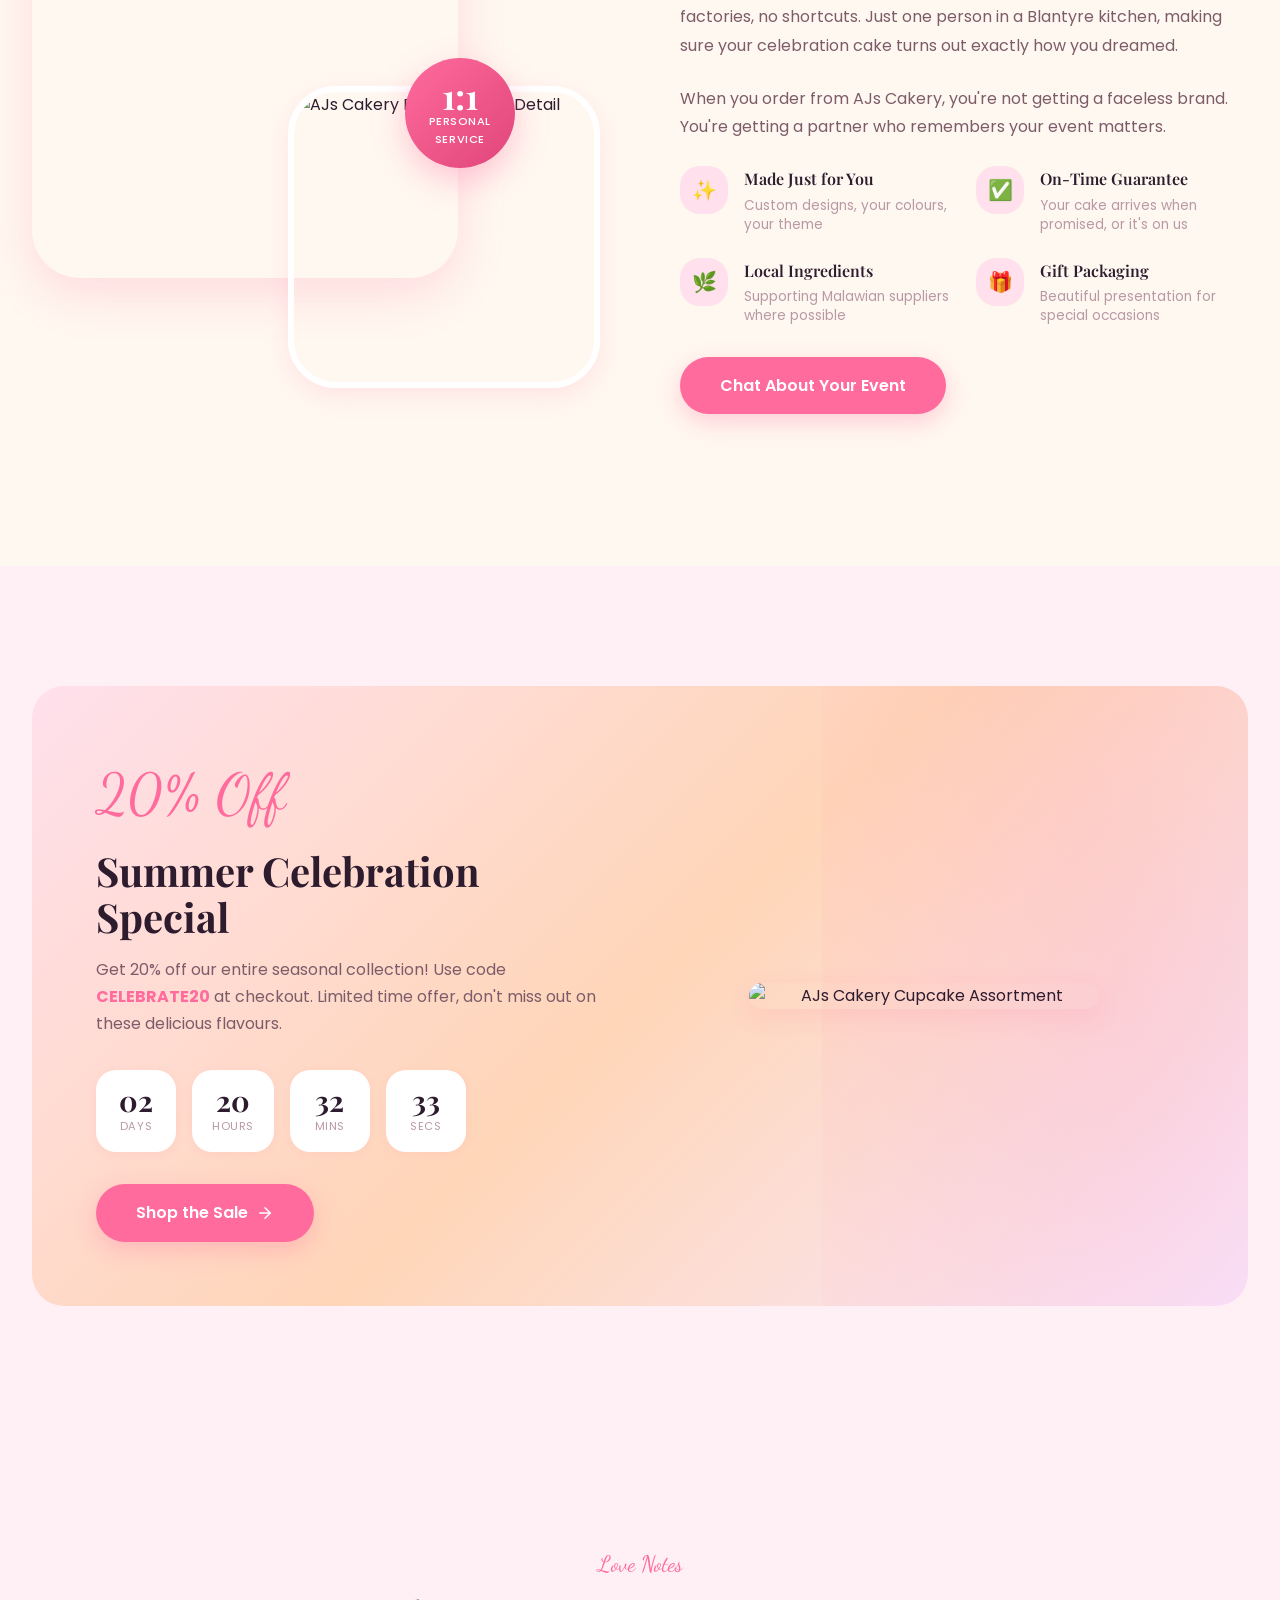
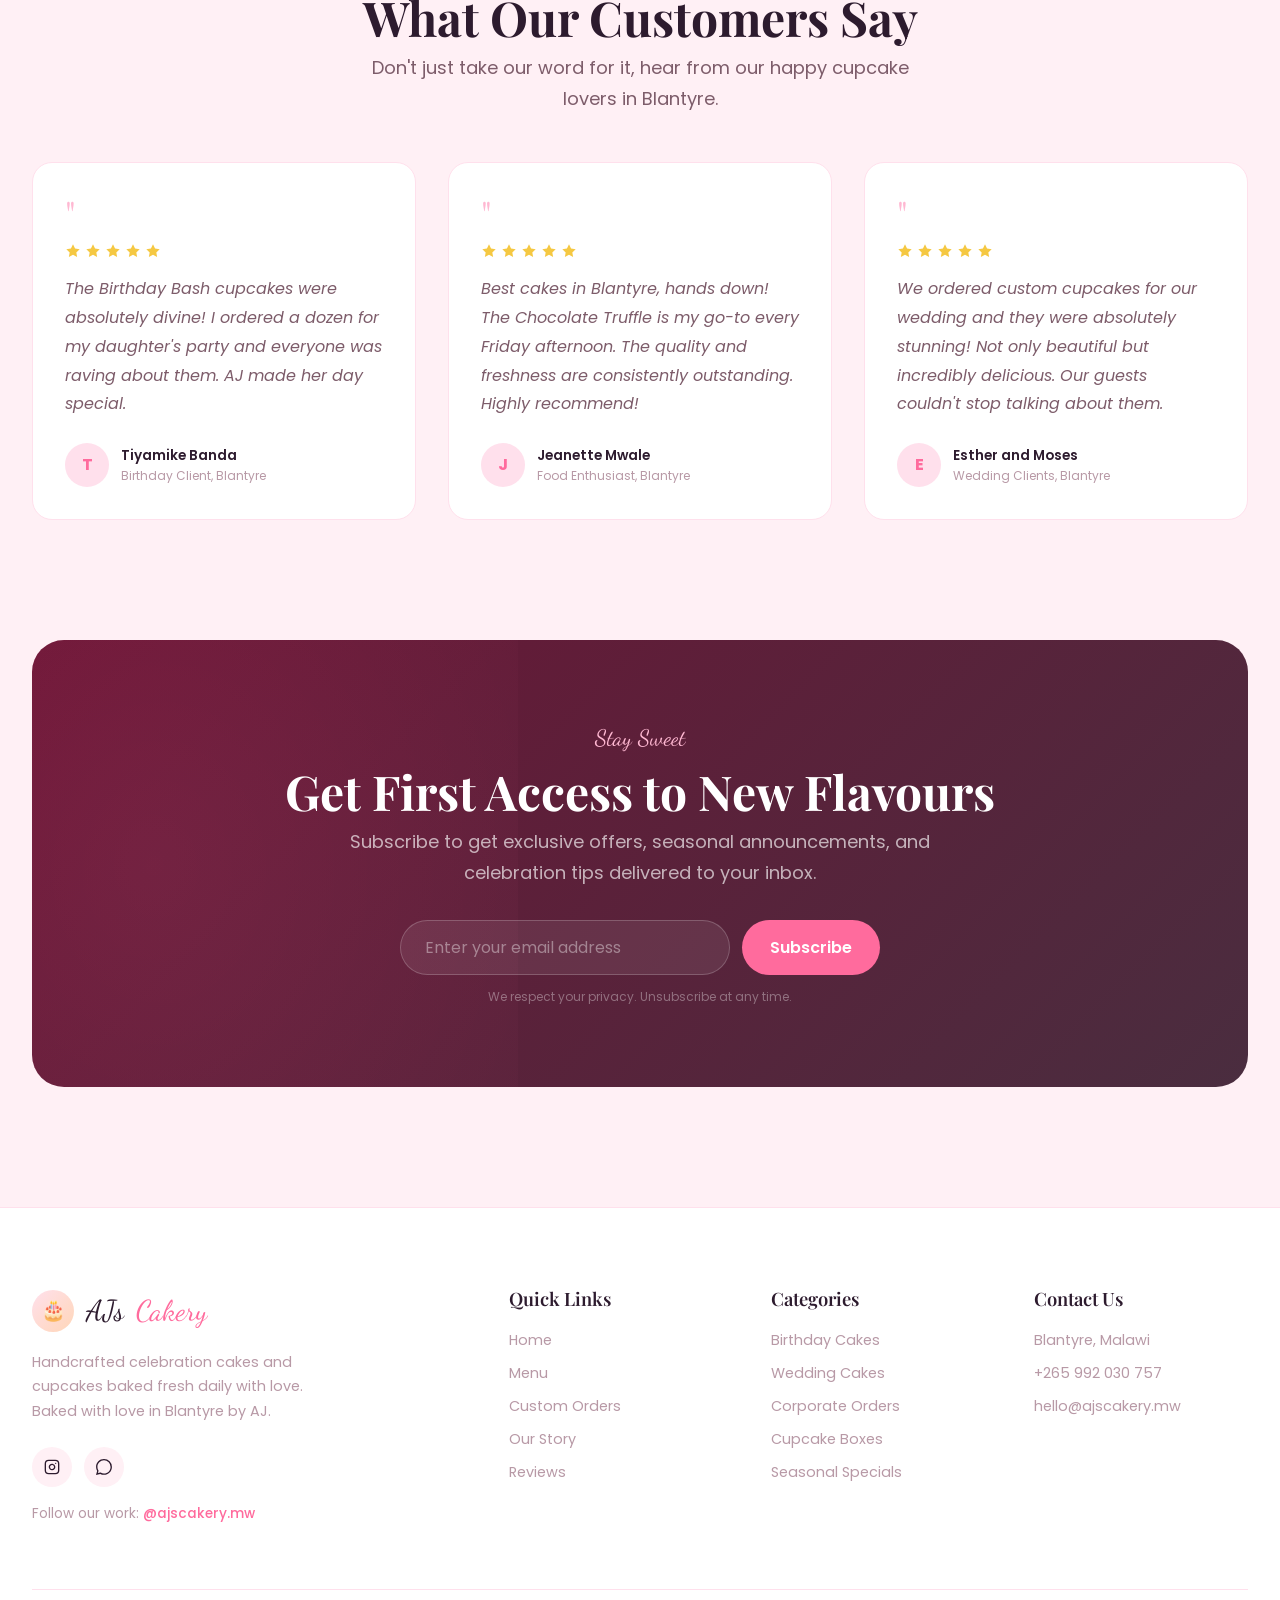
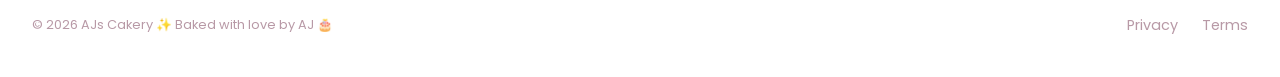
==== commit e84e0dd8: "Update index.html" ====
--- a/index.html
+++ b/index.html
@@ -616,6 +616,7 @@
 <a href="#custom-order" class="nav__link" data-mobile-link>Custom Orders</a>
 <a href="#about" class="nav__link" data-mobile-link>Our Story</a>
 <a href="#testimonials" class="nav__link" data-mobile-link>Reviews</a>
+<button class="btn btn-whatsapp btn-full" data-modal-trigger="whatsapp-modal">
 <svg xmlns="http://www.w3.org/2000/svg" width="18" height="18" fill="currentColor" viewBox="0 0 16 16"><path d="M13.601 2.326A7.854 7.854 0 0 0 7.994 0C3.627 0 .068 3.558.064 7.926c0 1.399.366 2.76 1.057 3.965L0 16l4.204-1.102a7.933 7.933 0 0 0 3.79.965h.004c4.368 0 7.926-3.558 7.93-7.93A7.898 7.898 0 0 0 13.6 2.326zM7.994 14.521a6.573 6.573 0 0 1-3.356-.92l-.24-.144-2.494.654.666-2.433-.156-.251a6.56 6.56 0 0 1-1.007-3.505c0-3.626 2.957-6.584 6.591-6.584a6.56 6.56 0 0 1 4.66 1.931 6.557 6.557 0 0 1 1.928 4.66c-.004 3.639-2.961 6.592-6.592 6.592z"/></svg>
 Order via WhatsApp
 </button>
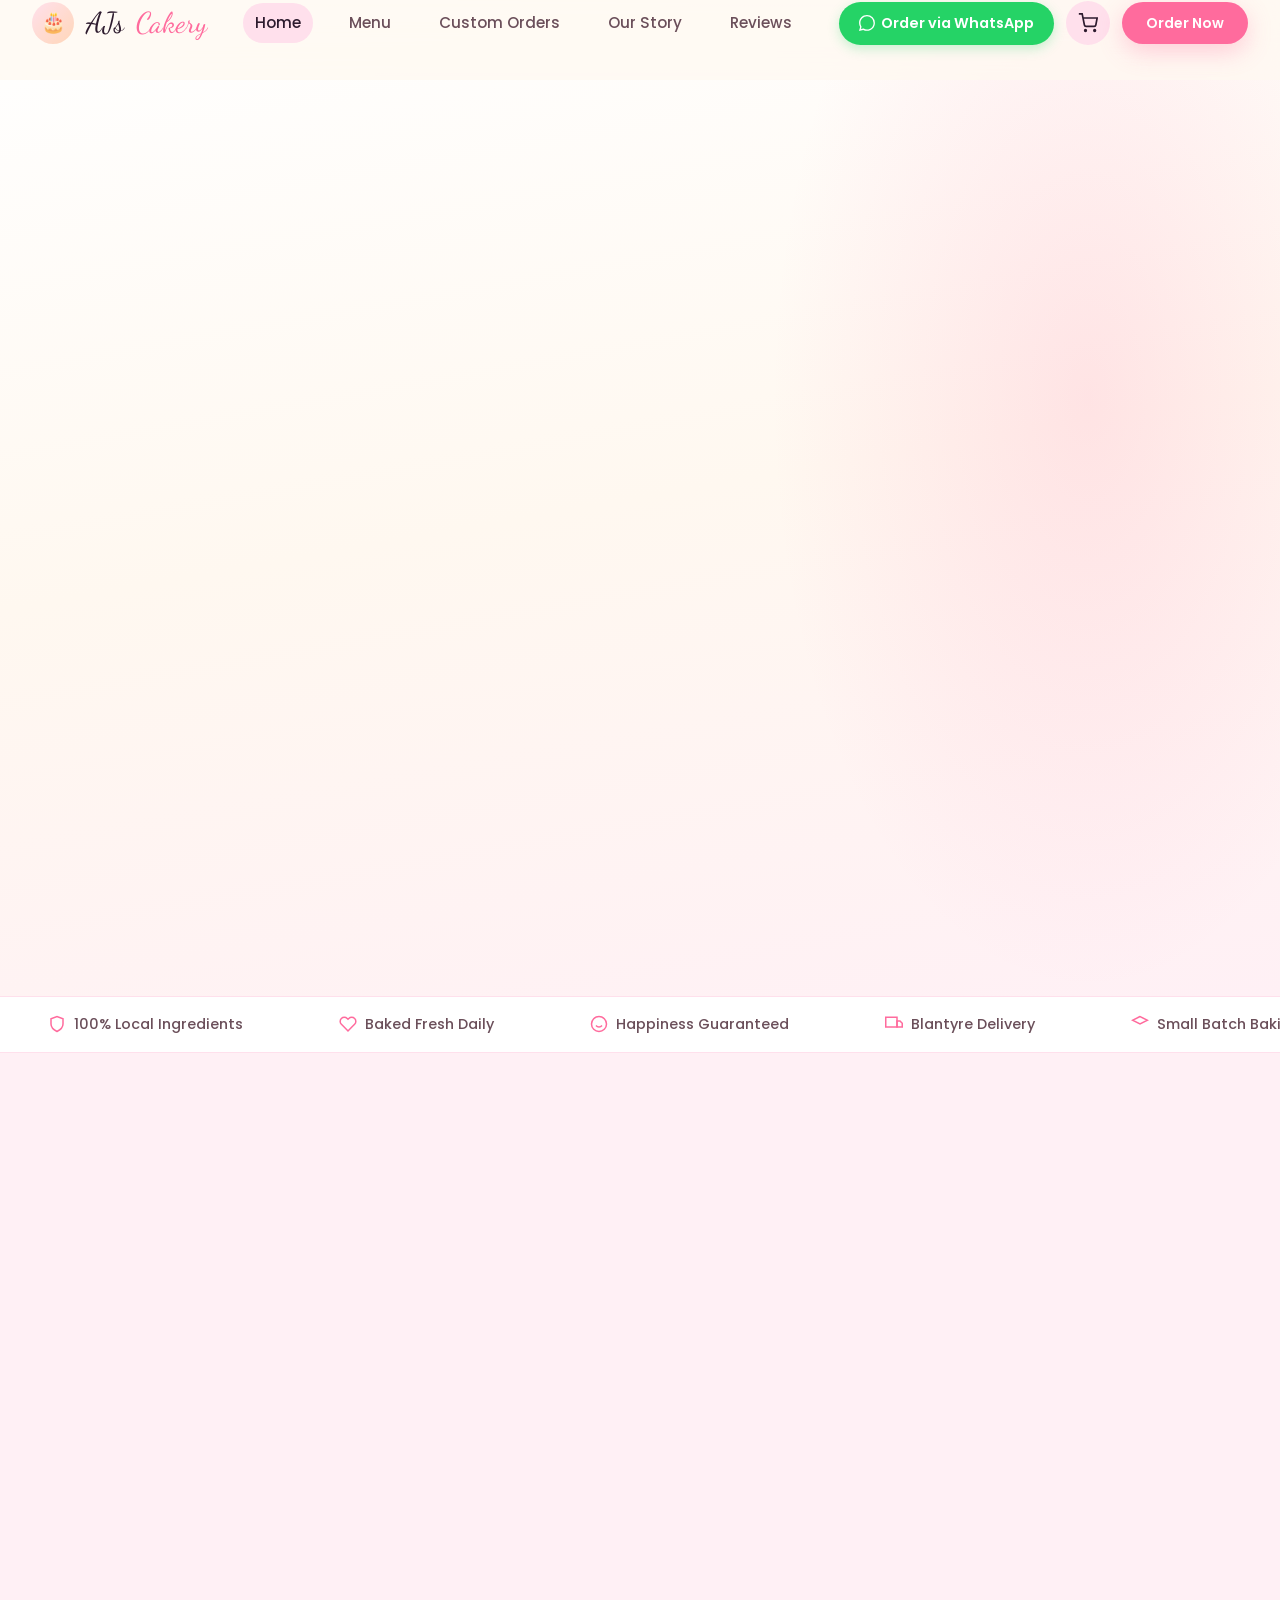
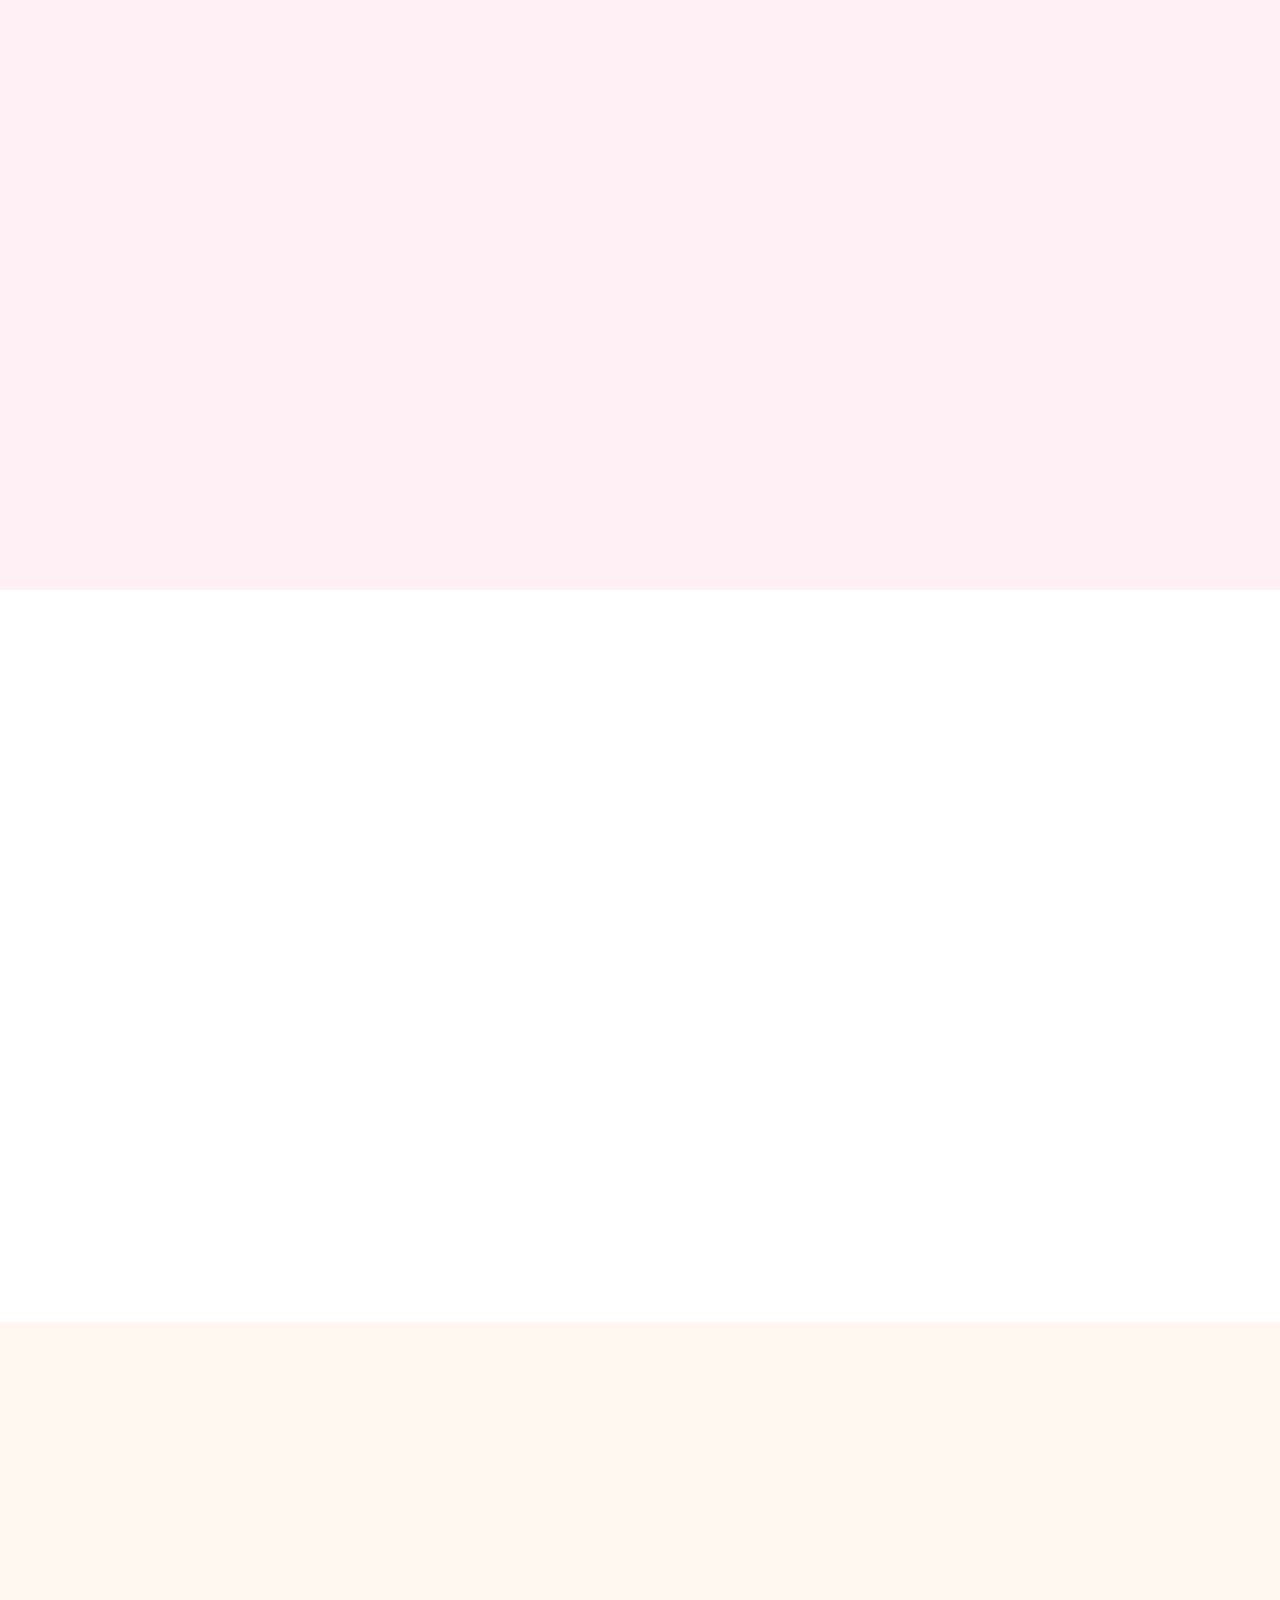
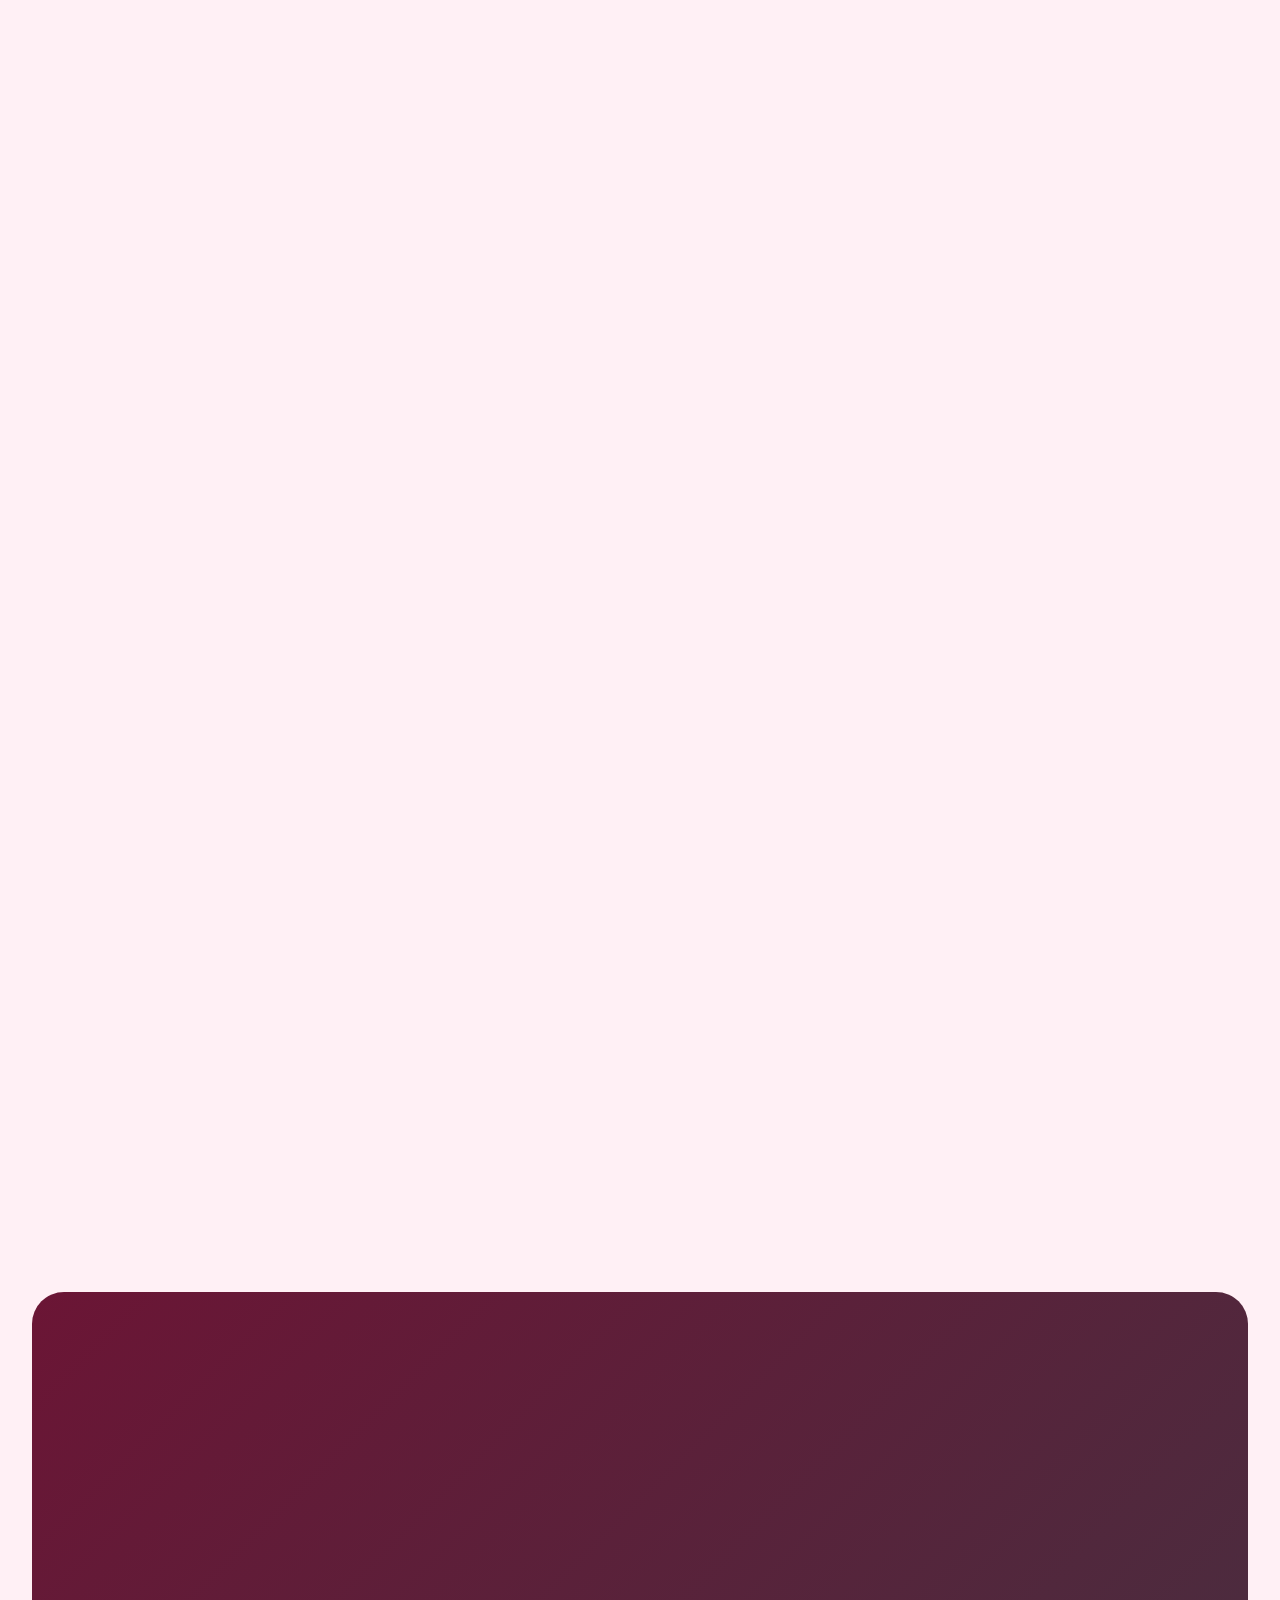
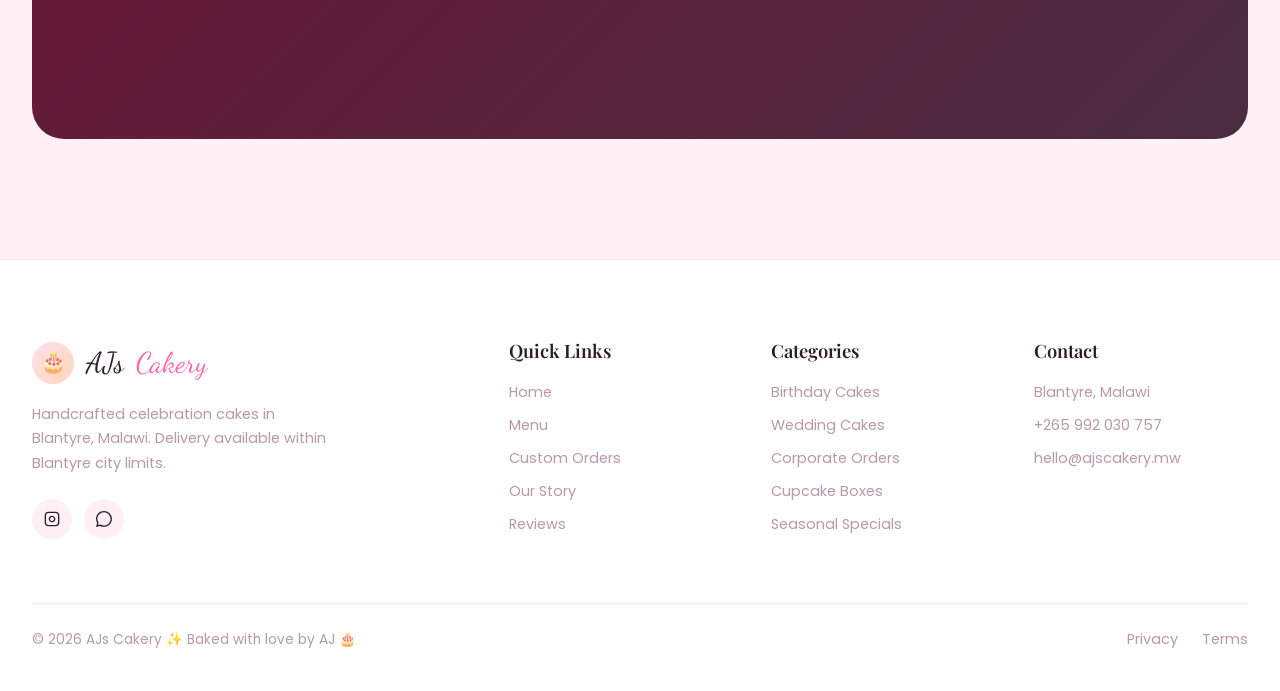
==== commit c32864af: "Update index.html" ====
--- a/index.html
+++ b/index.html
@@ -5,8 +5,32 @@
 <meta name="viewport" content="width=device-width, initial-scale=1.0">
 <title>AJs Cakery | Custom Celebration Cakes in Blantyre</title>
 <link rel="icon" href="data:image/svg+xml,<svg xmlns=%22http://www.w3.org/2000/svg%22 viewBox=%220 0 100 100%22><text y=%22.9em%22 font-size=%2290%22>🎂</text></svg>">
-<link rel="alternate icon" href="[data-uri]">
-<meta name="description" content="Custom celebration cakes in Blantyre: birthdays, weddings, corporate events. Handcrafted by AJ. Order via WhatsApp: +265 992 030 757">
+<meta name="description" content="Handcrafted cakes for birthdays, weddings & more. Order via WhatsApp. Based in Blantyre, Malawi.">
+
+<!-- Open Graph / Social -->
+<meta property="og:title" content="AJs Cakery – Custom Celebration Cakes in Blantyre">
+<meta property="og:description" content="Handcrafted cakes for birthdays, weddings & more.">
+<meta property="og:image" content="https://image.qwenlm.ai/public_source/0dc42c01-f158-4b70-bc50-303ec55e8772/1a39b17f2-b184-4d7a-8d98-e52cea4bd7e9.png">
+<meta property="og:type" content="website">
+<meta name="twitter:card" content="summary_large_image">
+
+<!-- Schema.org LocalBusiness -->
+<script type="application/ld+json">
+{
+  "@context": "https://schema.org",
+  "@type": "LocalBusiness",
+  "name": "AJs Cakery",
+  "description": "Custom celebration cakes in Blantyre, Malawi",
+  "telephone": "+265992030757",
+  "address": {
+    "@type": "PostalAddress",
+    "addressLocality": "Blantyre",
+    "addressCountry": "MW"
+  },
+  "image": "https://image.qwenlm.ai/public_source/0dc42c01-f158-4b70-bc50-303ec55e8772/1a39b17f2-b184-4d7a-8d98-e52cea4bd7e9.png",
+  "url": "https://ajscakery.mw"
+}
+</script>
 
 <!-- Fonts -->
 <link rel="preconnect" href="https://fonts.googleapis.com">
@@ -19,39 +43,28 @@
 ============================================ */
 *, *::before, *::after { margin: 0; padding: 0; box-sizing: border-box; }
 :root {
-/* Color System */
 --pink-50: #FFF0F5; --pink-100: #FFE0EC; --pink-200: #FFB8D2;
 --pink-400: #FF6B9D; --pink-600: #E0457A; --pink-900: #6B1535;
 --cream: #FFF8F0; --peach: #FFD6B8; --gold: #F5C842; --rose: #FF8FAB;
---white: #FFFFFF; --text: #2D1B2E; --text-mid: #7D5C6A; --text-soft: #B899A6;
-
-/* Typography */
+--white: #FFFFFF; --text: #2D1B2E; --text-mid: #6B4F5A; --text-soft: #B899A6;
 --font-display: 'Playfair Display', Georgia, serif;
 --font-body: 'Poppins', sans-serif;
 --font-script: 'Dancing Script', cursive;
-
-/* Spacing */
 --section-gap: 120px; --section-gap-sm: 80px;
 --gap-xs: 8px; --gap-sm: 16px; --gap-md: 32px; --gap-lg: 64px; --gap-xl: 96px;
-
-/* UI Elements */
 --radius-sm: 12px; --radius-md: 20px; --radius-lg: 32px; --radius-xl: 48px; --radius-full: 9999px;
 --shadow-sm: 0 2px 8px rgba(255, 107, 157, 0.08);
 --shadow-md: 0 8px 24px rgba(255, 107, 157, 0.14);
 --shadow-lg: 0 16px 48px rgba(255, 107, 157, 0.20);
-
 --nav-height: 80px;
 --ease: cubic-bezier(0.16, 1, 0.3, 1);
 --fast: 200ms var(--ease); --base: 400ms var(--ease);
-
-/* Modal Variables */
 --modal-bg: rgba(45, 27, 46, 0.7);
 --modal-card-bg: var(--white);
 --modal-radius: 24px;
 --modal-shadow: 0 20px 50px rgba(45, 27, 46, 0.3);
 --modal-transition: 0.3s ease;
 }
-
 html { scroll-behavior: smooth; -webkit-font-smoothing: antialiased; }
 body {
 font-family: var(--font-body); font-size: 16px; line-height: 1.6; color: var(--text);
@@ -63,16 +76,19 @@
 ul, ol { list-style: none; }
 input, textarea, select { font-family: inherit; font-size: inherit; width: 100%; }
 
-/* ============================================
-UTILITY CLASSES
-============================================ */
+/* Skip to content */
+.skip-link {
+position: absolute; top: -100px; left: 16px; background: var(--pink-400); color: white;
+padding: 8px 16px; border-radius: var(--radius-sm); z-index: 10000;
+transition: top 0.2s;
+}
+.skip-link:focus { top: 16px; }
+
+/* Utility */
 .container { width: 100%; max-width: 1280px; margin: 0 auto; padding: 0 32px; }
 .section { padding: var(--section-gap) 0; }
 .text-center { text-align: center; }
-.mx-auto { margin-left: auto; margin-right: auto; }
 .sr-only { position: absolute; width: 1px; height: 1px; padding: 0; margin: -1px; overflow: hidden; clip: rect(0,0,0,0); white-space: nowrap; border: 0; }
-
-/* Typography */
 h1, h2, h3, h4 { font-family: var(--font-display); color: var(--text); line-height: 1.15; }
 h1 { font-size: clamp(2.8rem, 5.5vw, 4.5rem); font-weight: 700; }
 h2 { font-size: clamp(2rem, 4vw, 3rem); font-weight: 700; margin-bottom: var(--gap-xs); }
@@ -80,36 +96,40 @@
 .script { font-family: var(--font-script); color: var(--pink-400); font-size: 1.4rem; display: inline-block; margin-bottom: var(--gap-xs); }
 .lead { font-size: 1.125rem; color: var(--text-mid); max-width: 580px; margin: 0 auto var(--gap-md); line-height: 1.7; }
 
-/* ============================================
-BUTTONS
-============================================ */
+/* Buttons */
 .btn {
 display: inline-flex; align-items: center; justify-content: center; gap: var(--gap-xs);
 padding: 14px 32px; font-weight: 600; border-radius: var(--radius-full);
-transition: all var(--fast); white-space: nowrap;
+transition: all var(--fast); white-space: nowrap; position: relative; overflow: hidden;
 }
 .btn-primary { background: var(--pink-400); color: var(--white); box-shadow: 0 8px 24px rgba(255,107,157,0.3); }
 .btn-primary:hover { transform: translateY(-3px); box-shadow: 0 12px 32px rgba(255,107,157,0.4); background: var(--pink-600); }
 .btn-outline { background: transparent; border: 2px solid var(--pink-400); color: var(--pink-400); }
 .btn-outline:hover { background: var(--pink-400); color: var(--white); }
-.btn-ghost { background: transparent; color: var(--text-mid); }
-.btn-ghost:hover { color: var(--pink-400); }
+.btn-whatsapp { background: #25D366; color: white; box-shadow: 0 8px 24px rgba(37, 211, 102, 0.3); }
+.btn-whatsapp:hover { background: #128C7E; transform: translateY(-3px); box-shadow: 0 12px 32px rgba(37, 211, 102, 0.4); }
 .btn-sm { padding: 10px 24px; font-size: 0.875rem; }
 .btn-lg { padding: 16px 40px; font-size: 1rem; }
 .btn-full { width: 100%; }
 .btn svg { width: 18px; height: 18px; transition: transform var(--fast); }
 .btn:hover svg { transform: translateX(4px); }
-
-/* WhatsApp Button */
-.btn-whatsapp {
-background: #25D366; color: white; box-shadow: 0 8px 24px rgba(37, 211, 102, 0.3);
-}
-.btn-whatsapp:hover { background: #128C7E; transform: translateY(-3px); box-shadow: 0 12px 32px rgba(37, 211, 102, 0.4); }
 .btn-whatsapp svg { width: 18px; height: 18px; }
 
-/* ============================================
-NAVIGATION
-============================================ */
+/* Ripple effect */
+.ripple { position: absolute; border-radius: 50%; background: rgba(255,255,255,0.4); transform: scale(0); animation: ripple-anim 0.6s linear; pointer-events: none; }
+@keyframes ripple-anim { to { transform: scale(4); opacity: 0; } }
+
+/* Floating WhatsApp (mobile) */
+.floating-whatsapp {
+position: fixed; bottom: 24px; right: 24px; width: 56px; height: 56px;
+background: #25D366; color: white; border-radius: 50%; display: none;
+align-items: center; justify-content: center; box-shadow: 0 8px 24px rgba(37, 211, 102, 0.4);
+z-index: 999; font-size: 24px; transition: transform 0.3s;
+}
+.floating-whatsapp:hover { transform: scale(1.1); }
+@media (max-width: 768px) { .floating-whatsapp { display: flex; } }
+
+/* Navigation */
 .nav {
 position: fixed; top: 0; left: 0; right: 0; height: var(--nav-height); z-index: 1000;
 transition: all var(--base);
@@ -117,83 +137,31 @@
 }
 .nav.scrolled { background: rgba(255, 253, 251, 0.95); box-shadow: var(--shadow-sm); }
 .nav__inner { display: flex; align-items: center; justify-content: space-between; height: 100%; }
-.nav__logo { 
-    font-family: var(--font-script); font-size: 1.8rem; color: var(--text); 
-    display: flex; align-items: center; gap: 12px; cursor: pointer; 
-}
-.nav__logo-icon {
-width: 42px; height: 42px; background: linear-gradient(135deg, var(--pink-100), var(--peach));
-border-radius: 50%; display: flex; align-items: center; justify-content: center; font-size: 20px;
-}
+.nav__logo { font-family: var(--font-script); font-size: 1.8rem; color: var(--text); display: flex; align-items: center; gap: 12px; }
+.nav__logo-icon { width: 42px; height: 42px; background: linear-gradient(135deg, var(--pink-100), var(--peach)); border-radius: 50%; display: flex; align-items: center; justify-content: center; font-size: 20px; }
 .nav__logo span { color: var(--pink-400); }
 .nav__links { display: flex; gap: 24px; }
 .nav__link { font-size: 0.95rem; font-weight: 500; color: var(--text-mid); padding: 8px 12px; border-radius: var(--radius-full); transition: all var(--fast); }
 .nav__link:hover, .nav__link.active { color: var(--text); background: var(--pink-100); }
 .nav__actions { display: flex; align-items: center; gap: 12px; }
-
-/* Desktop WhatsApp button in nav */
-.nav__whatsapp {
-display: inline-flex; align-items: center; gap: 6px;
-padding: 10px 20px; font-weight: 600; border-radius: var(--radius-full);
-background: #25D366; color: white; font-size: 0.9rem;
-box-shadow: 0 4px 12px rgba(37, 211, 102, 0.25);
-transition: all var(--fast);
-}
+.nav__whatsapp { display: inline-flex; align-items: center; gap: 6px; padding: 10px 20px; font-weight: 600; border-radius: var(--radius-full); background: #25D366; color: white; font-size: 0.9rem; box-shadow: 0 4px 12px rgba(37, 211, 102, 0.25); transition: all var(--fast); }
 .nav__whatsapp:hover { background: #128C7E; transform: translateY(-2px); }
 .nav__whatsapp svg { width: 16px; height: 16px; }
-
-.nav__cart {
-position: relative; width: 44px; height: 44px; background: var(--pink-100); border-radius: 50%;
-display: flex; align-items: center; justify-content: center; transition: all var(--fast);
-}
+.nav__cart { position: relative; width: 44px; height: 44px; background: var(--pink-100); border-radius: 50%; display: flex; align-items: center; justify-content: center; transition: all var(--fast); }
 .nav__cart:hover { background: var(--pink-200); }
 .nav__cart svg { width: 20px; height: 20px; color: var(--text); }
-.nav__badge {
-position: absolute; top: 0; right: 0; width: 20px; height: 20px; background: var(--pink-400);
-color: var(--white); font-size: 11px; font-weight: 700; border-radius: 50%;
-display: flex; align-items: center; justify-content: center; border: 2px solid var(--white);
-transform: scale(0); transition: transform var(--fast);
-}
+.nav__badge { position: absolute; top: 0; right: 0; width: 20px; height: 20px; background: var(--pink-400); color: var(--white); font-size: 11px; font-weight: 700; border-radius: 50%; display: flex; align-items: center; justify-content: center; border: 2px solid var(--white); transform: scale(0); transition: transform var(--fast); }
 .nav__badge.visible { transform: scale(1); }
-.nav__hamburger { display: none; flex-direction: column; gap: 5px; width: 24px; z-index: 1001; padding: 8px; }
+.nav__hamburger { display: none; flex-direction: column; gap: 5px; width: 24px; z-index: 10001; padding: 8px; cursor: pointer; }
 .nav__hamburger span { display: block; width: 100%; height: 2px; background: var(--text); border-radius: 2px; transition: all var(--fast); }
 .nav__hamburger.active span:nth-child(1) { transform: rotate(45deg) translate(5px, 5px); }
 .nav__hamburger.active span:nth-child(2) { opacity: 0; }
 .nav__hamburger.active span:nth-child(3) { transform: rotate(-45deg) translate(5px, -5px); }
 
-/* Mobile Menu */
-.mobile-menu {
-position: fixed; top: var(--nav-height); left: 0; right: 0;
-background: var(--white); z-index: 999;
-display: flex; flex-direction: column; align-items: stretch;
-padding: 24px 32px 40px;
-box-shadow: var(--shadow-md);
-opacity: 0; visibility: hidden; transform: translateY(-20px);
-transition: all var(--base);
-max-height: calc(100vh - var(--nav-height)); overflow-y: auto;
-}
-.mobile-menu.active { opacity: 1; visibility: visible; transform: translateY(0); }
-.mobile-menu .nav__link {
-font-size: 1.25rem; font-family: var(--font-display); color: var(--text);
-padding: 16px 0; border-bottom: 1px solid var(--pink-100);
-}
-.mobile-menu .nav__link:last-of-type { border-bottom: none; }
-.mobile-menu .btn-whatsapp {
-margin-top: 16px; padding: 14px; font-size: 1rem; justify-content: center;
-}
-
 /* Cart Drawer */
-.cart-overlay {
-position: fixed; inset: 0; background: rgba(45, 27, 46, 0.35); z-index: 2000;
-opacity: 0; visibility: hidden; transition: all var(--base);
-}
+.cart-overlay { position: fixed; inset: 0; background: rgba(45, 27, 46, 0.35); z-index: 2000; opacity: 0; visibility: hidden; transition: all var(--base); }
 .cart-overlay.active { opacity: 1; visibility: visible; }
-.cart-drawer {
-position: absolute; top: 0; right: 0; bottom: 0; width: 100%; max-width: 400px;
-background: var(--white); border-left: 1px solid var(--pink-100);
-transform: translateX(100%); transition: transform var(--base);
-display: flex; flex-direction: column;
-}
+.cart-drawer { position: absolute; top: 0; right: 0; bottom: 0; width: 100%; max-width: 400px; background: var(--white); border-left: 1px solid var(--pink-100); transform: translateX(100%); transition: transform var(--base); display: flex; flex-direction: column; }
 .cart-overlay.active .cart-drawer { transform: translateX(0); }
 .cart-drawer__header { padding: 24px; border-bottom: 1px solid var(--pink-100); display: flex; justify-content: space-between; align-items: center; }
 .cart-drawer__title { font-family: var(--font-display); font-size: 1.5rem; }
@@ -209,32 +177,41 @@
 .cart-drawer__footer { padding: 24px; border-top: 1px solid var(--pink-100); background: var(--pink-50); }
 .cart-drawer__total { display: flex; justify-content: space-between; font-size: 1.25rem; font-weight: 700; margin-bottom: 20px; color: var(--text); }
 
-/* ============================================
-HERO SECTION
-============================================ */
-.hero {
-min-height: 100vh; display: flex; align-items: center; padding-top: var(--nav-height);
-position: relative; overflow: hidden;
-background: linear-gradient(170deg, var(--white) 0%, var(--cream) 50%, var(--pink-50) 100%);
-}
-.hero::before {
-content: ''; position: absolute; top: -20%; right: -10%; width: 50%; height: 120%;
-background: radial-gradient(ellipse, rgba(255,107,157,0.15) 0%, transparent 70%); pointer-events: none;
-}
+/* Fullscreen Menu Overlay */
+.menu-overlay { position: fixed; inset: 0; display: flex; transform: translateY(-100%); background: var(--white); z-index: 9999; }
+.menu-left, .menu-right { flex: 1; display: flex; align-items: center; justify-content: center; opacity: 0; }
+.menu-left { background: var(--cream); transform: translateX(-40px); }
+.menu-right { background: var(--pink-50); transform: translateX(40px); overflow: hidden; position: relative; }
+.menu-left nav { display: flex; flex-direction: column; gap: 32px; text-align: left; padding: 0 40px; }
+.menu-left nav a { font-family: var(--font-display); font-size: 2.5rem; font-weight: 600; color: var(--text); position: relative; text-decoration: none; display: inline-block; transition: transform 0.3s, color 0.3s; }
+.menu-left nav a:hover { transform: translateX(10px); color: var(--pink-400); }
+.menu-left nav a::after { content: ""; position: absolute; left: 0; bottom: -8px; width: 0%; height: 3px; background: var(--pink-400); transition: width 0.3s var(--ease); }
+.menu-left nav a:hover::after { width: 100%; }
+.menu-right .menu-image { width: 80%; height: 70%; background: url('https://image.qwenlm.ai/public_source/0dc42c01-f158-4b70-bc50-303ec55e8772/1a39b17f2-b184-4d7a-8d98-e52cea4bd7e9.png') center/cover no-repeat; border-radius: var(--radius-xl); box-shadow: var(--shadow-lg); transform: scale(0.9); }
+.menu-right .menu-brand { position: absolute; bottom: 40px; left: 40px; color: var(--text); font-family: var(--font-display); font-size: 1.8rem; opacity: 0; transform: translateY(20px); }
+.menu-close-btn { position: absolute; top: 24px; right: 32px; z-index: 10002; width: 40px; height: 40px; border-radius: 50%; background: var(--pink-100); display: flex; align-items: center; justify-content: center; font-size: 1.5rem; color: var(--text); transition: background 0.3s; }
+.menu-close-btn:hover { background: var(--pink-200); }
+@media (max-width: 768px) {
+.menu-overlay { flex-direction: column; }
+.menu-left, .menu-right { flex: none; width: 100%; min-height: 50vh; }
+.menu-left { order: 1; }
+.menu-right { order: 0; }
+.menu-right .menu-image { height: 60%; }
+}
+
+/* Cursor */
+.cursor { width: 20px; height: 20px; border: 2px solid var(--pink-400); border-radius: 50%; position: fixed; pointer-events: none; z-index: 99999; mix-blend-mode: difference; transition: transform 0.1s; }
+
+/* Hero */
+.hero { min-height: 100vh; display: flex; align-items: center; padding-top: var(--nav-height); position: relative; overflow: hidden; background: linear-gradient(170deg, var(--white) 0%, var(--cream) 50%, var(--pink-50) 100%); }
+.hero::before { content: ''; position: absolute; top: -20%; right: -10%; width: 50%; height: 120%; background: radial-gradient(ellipse, rgba(255,107,157,0.15) 0%, transparent 70%); pointer-events: none; }
 .hero__inner { display: grid; grid-template-columns: 1fr 1fr; gap: 64px; align-items: center; padding: 80px 0; }
 .hero__content { position: relative; z-index: 2; }
-.hero__badge {
-display: inline-flex; align-items: center; gap: 8px; padding: 8px 18px;
-background: var(--white); border: 1px solid var(--pink-100); border-radius: var(--radius-full);
-font-size: 0.85rem; font-weight: 500; color: var(--text); margin-bottom: 24px; box-shadow: var(--shadow-sm);
-}
+.hero__badge { display: inline-flex; align-items: center; gap: 8px; padding: 8px 18px; background: var(--white); border: 1px solid var(--pink-100); border-radius: var(--radius-full); font-size: 0.85rem; font-weight: 500; color: var(--text); margin-bottom: 24px; box-shadow: var(--shadow-sm); }
 .hero__badge-dot { width: 8px; height: 8px; background: #4CAF50; border-radius: 50%; animation: pulse 2s infinite; }
 .hero__title { margin-bottom: 20px; }
 .hero__title i { font-style: italic; color: var(--pink-400); position: relative; }
-.hero__title i::after {
-content: ''; position: absolute; bottom: 4px; left: 0; right: 0; height: 8px;
-background: rgba(255,107,157,0.2); border-radius: 4px;
-}
+.hero__title i::after { content: ''; position: absolute; bottom: 4px; left: 0; right: 0; height: 8px; background: rgba(255,107,157,0.2); border-radius: 4px; }
 .hero__desc { font-size: 1.125rem; color: var(--text-mid); margin-bottom: 32px; max-width: 480px; line-height: 1.8; }
 .hero__actions { display: flex; gap: 16px; margin-bottom: 48px; flex-wrap: wrap; }
 .hero__stats { display: flex; gap: 48px; padding-top: 24px; border-top: 1px solid var(--pink-100); }
@@ -242,68 +219,34 @@
 .hero__stat-label { font-size: 0.8rem; color: var(--text-soft); margin-top: 4px; }
 .hero__image-wrapper { position: relative; display: flex; align-items: center; justify-content: center; }
 .hero__image-container { position: relative; width: 100%; max-width: 480px; }
-.hero__image {
-width: 100%; border-radius: var(--radius-xl); box-shadow: var(--shadow-lg);
-animation: float 6s ease-in-out infinite;
-}
-.hero__floating {
-position: absolute; background: var(--white); border-radius: var(--radius-md); padding: 12px 16px;
-box-shadow: var(--shadow-md); display: flex; align-items: center; gap: 12px;
-animation: float 5s ease-in-out infinite;
-}
+.hero__image { width: 100%; border-radius: var(--radius-xl); box-shadow: var(--shadow-lg); animation: float 6s ease-in-out infinite; }
+.hero__floating { position: absolute; background: var(--white); border-radius: var(--radius-md); padding: 12px 16px; box-shadow: var(--shadow-md); display: flex; align-items: center; gap: 12px; animation: float 5s ease-in-out infinite; }
 .hero__floating--1 { top: 12%; left: -15%; animation-delay: -1s; }
 .hero__floating--2 { bottom: 18%; right: -10%; animation-delay: -3s; }
 .hero__floating-icon { width: 40px; height: 40px; border-radius: 50%; background: var(--pink-100); display: flex; align-items: center; justify-content: center; font-size: 18px; }
 .hero__floating-text { font-size: 0.85rem; font-weight: 600; color: var(--text); }
 .hero__floating-sub { font-size: 0.7rem; color: var(--text-soft); }
-
-/* Price Banner */
-.price-banner {
-background: var(--pink-100); border-left: 4px solid var(--pink-400);
-padding: 16px 24px; border-radius: 0 var(--radius-sm) var(--radius-sm) 0;
-margin: 24px 0; font-size: 0.9rem; color: var(--text);
-}
-
-/* ============================================
-MARQUEE / TRUST STRIP
-============================================ */
-.marquee {
-padding: 16px 0; border-top: 1px solid var(--pink-100); border-bottom: 1px solid var(--pink-100);
-overflow: hidden; background: var(--white);
-}
+.price-banner { background: var(--pink-100); border-left: 4px solid var(--pink-400); padding: 16px 24px; border-radius: 0 var(--radius-sm) var(--radius-sm) 0; margin: 24px 0; font-size: 0.9rem; color: var(--text); }
+
+/* Marquee */
+.marquee { padding: 16px 0; border-top: 1px solid var(--pink-100); border-bottom: 1px solid var(--pink-100); overflow: hidden; background: var(--white); }
 .marquee__track { display: flex; width: max-content; animation: marquee 28s linear infinite; }
-.marquee__item {
-padding: 0 48px; font-size: 0.9rem; font-weight: 500; color: var(--text-mid); white-space: nowrap;
-display: flex; align-items: center; gap: 8px;
-}
+.marquee__item { padding: 0 48px; font-size: 0.9rem; font-weight: 500; color: var(--text-mid); white-space: nowrap; display: flex; align-items: center; gap: 8px; }
 .marquee__item svg { width: 18px; height: 18px; color: var(--pink-400); }
 
-/* ============================================
-PRODUCTS SECTION
-============================================ */
+/* Products */
 .products { background: var(--pink-50); }
 .products__header { display: flex; justify-content: space-between; align-items: flex-end; margin-bottom: 48px; flex-wrap: wrap; gap: 24px; }
 .products__filters { display: flex; gap: 8px; flex-wrap: wrap; }
-.filter-btn {
-padding: 8px 18px; font-size: 0.85rem; font-weight: 500; border-radius: var(--radius-full);
-border: 1px solid var(--pink-200); background: var(--white); color: var(--text-mid);
-transition: all var(--fast);
-}
+.filter-btn { padding: 8px 18px; font-size: 0.85rem; font-weight: 500; border-radius: var(--radius-full); border: 1px solid var(--pink-200); background: var(--white); color: var(--text-mid); transition: all var(--fast); }
 .filter-btn:hover, .filter-btn.active { background: var(--pink-400); color: var(--white); border-color: var(--pink-400); }
 .products__grid { display: grid; grid-template-columns: repeat(auto-fill, minmax(280px, 1fr)); gap: 32px; }
-.product-card {
-background: var(--white); border-radius: var(--radius-md); overflow: hidden;
-border: 1px solid var(--pink-100); transition: all var(--base); position: relative;
-}
+.product-card { background: var(--white); border-radius: var(--radius-md); overflow: hidden; border: 1px solid var(--pink-100); transition: all var(--base); position: relative; }
 .product-card:hover { transform: translateY(-8px); box-shadow: var(--shadow-lg); border-color: transparent; }
 .product-card__img-wrapper { position: relative; aspect-ratio: 1; overflow: hidden; background: var(--pink-50); }
 .product-card__img { width: 100%; height: 100%; object-fit: cover; transition: transform var(--base); }
 .product-card:hover .product-card__img { transform: scale(1.08); }
-.product-card__badge {
-position: absolute; top: 16px; left: 16px; padding: 6px 14px; background: var(--pink-400);
-color: var(--white); font-size: 0.7rem; font-weight: 700; text-transform: uppercase;
-border-radius: var(--radius-full); letter-spacing: 0.05em;
-}
+.product-card__badge { position: absolute; top: 16px; left: 16px; padding: 6px 14px; background: var(--pink-400); color: var(--white); font-size: 0.7rem; font-weight: 700; text-transform: uppercase; border-radius: var(--radius-full); }
 .product-card__content { padding: 20px; }
 .product-card__cat { font-size: 0.7rem; font-weight: 600; text-transform: uppercase; color: var(--text-soft); letter-spacing: 0.1em; margin-bottom: 4px; }
 .product-card__name { font-family: var(--font-display); font-size: 1.25rem; font-weight: 600; margin-bottom: 6px; }
@@ -312,49 +255,27 @@
 .product-card__rating svg { width: 14px; height: 14px; color: var(--gold); fill: var(--gold); }
 .product-card__price { font-family: var(--font-display); font-size: 1.3rem; font-weight: 700; }
 .product-card__price-note { font-size: 0.8rem; color: var(--text-soft); font-weight: 400; }
-.product-card__add {
-width: 100%; margin-top: 16px; padding: 12px; background: var(--pink-50); border: 1px solid var(--pink-100);
-border-radius: var(--radius-sm); font-weight: 600; display: flex; align-items: center; justify-content: center; gap: 8px;
-transition: all var(--fast);
-}
+.product-card__add { width: 100%; margin-top: 16px; padding: 12px; background: var(--pink-50); border: 1px solid var(--pink-100); border-radius: var(--radius-sm); font-weight: 600; display: flex; align-items: center; justify-content: center; gap: 8px; transition: all var(--fast); }
 .product-card__add:hover { background: var(--pink-400); color: var(--white); border-color: var(--pink-400); }
 .product-card__add svg { width: 16px; height: 16px; }
 
-/* ============================================
-CUSTOM ORDER WORKFLOW SECTION
-============================================ */
+/* Custom Order */
 .custom-order { background: var(--cream); }
 .custom-order__steps { display: grid; grid-template-columns: repeat(auto-fit, minmax(250px,1fr)); gap: 32px; margin-top: 48px; }
 .custom-order__step { text-align: center; }
-.custom-order__icon {
-width: 64px; height: 64px; background: var(--pink-100); border-radius: 50%;
-display: flex; align-items: center; justify-content: center; margin: 0 auto 16px; font-size: 24px;
-}
+.custom-order__icon { width: 64px; height: 64px; background: var(--pink-100); border-radius: 50%; display: flex; align-items: center; justify-content: center; margin: 0 auto 16px; font-size: 24px; }
 .custom-order__step h3 { margin-bottom: 8px; }
 .custom-order__step p { color: var(--text-mid); font-size: 0.95rem; line-height: 1.6; }
 
-/* ============================================
-ABOUT / STORY SECTION
-============================================ */
+/* About */
 .about { background: var(--cream); }
 .about__inner { display: grid; grid-template-columns: 1fr 1fr; gap: 80px; align-items: center; }
 .about__images { position: relative; height: 550px; }
-.about__img-main {
-position: absolute; top: 0; left: 0; width: 75%; height: 80%; border-radius: var(--radius-xl);
-overflow: hidden; box-shadow: var(--shadow-lg);
-}
+.about__img-main { position: absolute; top: 0; left: 0; width: 75%; height: 80%; border-radius: var(--radius-xl); overflow: hidden; box-shadow: var(--shadow-lg); }
 .about__img-main img { width: 100%; height: 100%; object-fit: cover; }
-.about__img-sec {
-position: absolute; bottom: 0; right: 0; width: 55%; height: 55%; border-radius: var(--radius-xl);
-overflow: hidden; border: 6px solid var(--white); box-shadow: var(--shadow-md);
-}
+.about__img-sec { position: absolute; bottom: 0; right: 0; width: 55%; height: 55%; border-radius: var(--radius-xl); overflow: hidden; border: 6px solid var(--white); box-shadow: var(--shadow-md); }
 .about__img-sec img { width: 100%; height: 100%; object-fit: cover; }
-.about__experience {
-position: absolute; top: 50%; right: 15%; transform: translateY(-50%);
-width: 110px; height: 110px; background: linear-gradient(135deg, var(--pink-400), var(--pink-600));
-border-radius: 50%; display: flex; flex-direction: column; align-items: center; justify-content: center;
-color: var(--white); box-shadow: 0 12px 32px rgba(255,107,157,0.35); z-index: 5;
-}
+.about__experience { position: absolute; top: 50%; right: 15%; transform: translateY(-50%); width: 110px; height: 110px; background: linear-gradient(135deg, var(--pink-400), var(--pink-600)); border-radius: 50%; display: flex; flex-direction: column; align-items: center; justify-content: center; color: var(--white); box-shadow: 0 12px 32px rgba(255,107,157,0.35); z-index: 5; }
 .about__exp-number { font-family: var(--font-display); font-size: 2.2rem; font-weight: 700; line-height: 1; }
 .about__exp-text { font-size: 0.7rem; font-weight: 500; text-transform: uppercase; letter-spacing: 0.05em; text-align: center; }
 .about__content { padding: 32px 0; }
@@ -365,947 +286,908 @@
 .about__feat-title { font-family: var(--font-display); font-weight: 600; margin-bottom: 4px; }
 .about__feat-desc { font-size: 0.85rem; color: var(--text-soft); line-height: 1.4; }
 
-/* ============================================
-OFFER BANNER
-============================================ */
+/* Offer & Countdown */
 .offer { padding: var(--section-gap) 0; }
-.offer__card {
-background: linear-gradient(135deg, var(--pink-100) 0%, var(--peach) 50%, #F8E8FF 100%);
-border-radius: var(--radius-lg); padding: 64px; display: grid; grid-template-columns: 1fr 1fr;
-gap: 48px; align-items: center; position: relative; overflow: hidden;
-}
-.offer__card::before {
-content: ''; position: absolute; top: -50%; right: -15%; width: 50%; height: 200%;
-background: radial-gradient(ellipse, rgba(255,107,157,0.15), transparent); pointer-events: none;
-}
+.offer__card { background: linear-gradient(135deg, var(--pink-100) 0%, var(--peach) 50%, #F8E8FF 100%); border-radius: var(--radius-lg); padding: 64px; display: grid; grid-template-columns: 1fr 1fr; gap: 48px; align-items: center; position: relative; overflow: hidden; }
+.offer__card::before { content: ''; position: absolute; top: -50%; right: -15%; width: 50%; height: 200%; background: radial-gradient(ellipse, rgba(255,107,157,0.15), transparent); pointer-events: none; }
 .offer__content { position: relative; z-index: 2; }
 .offer__discount { font-family: var(--font-script); font-size: 3.5rem; color: var(--pink-400); margin-bottom: 8px; }
 .offer__title { font-size: 2.5rem; margin-bottom: 16px; }
 .offer__desc { font-size: 1rem; color: var(--text-mid); margin-bottom: 32px; line-height: 1.7; }
 .offer__countdown { display: flex; gap: 16px; margin-bottom: 32px; }
-.offer__count-item {
-text-align: center; background: var(--white); border-radius: var(--radius-md); padding: 16px 20px;
-min-width: 80px; box-shadow: var(--shadow-sm);
-}
-.offer__count-number { font-family: var(--font-display); font-size: 1.8rem; font-weight: 700; line-height: 1; }
+.offer__count-item { text-align: center; background: var(--white); border-radius: var(--radius-md); padding: 16px 20px; min-width: 80px; box-shadow: var(--shadow-sm); }
+.offer__count-number { font-family: var(--font-display); font-size: 1.8rem; font-weight: 700; line-height: 1; animation: flip-digit 0.6s ease; }
+@keyframes flip-digit { 0% { transform: rotateX(90deg); opacity: 0; } 100% { transform: rotateX(0); opacity: 1; } }
 .offer__count-label { font-size: 0.7rem; color: var(--text-soft); text-transform: uppercase; margin-top: 4px; letter-spacing: 0.05em; }
 .offer__image { position: relative; z-index: 2; text-align: center; }
 .offer__image img { max-width: 350px; margin: 0 auto; border-radius: var(--radius-xl); box-shadow: var(--shadow-md); }
 
-/* ============================================
-TESTIMONIALS
-============================================ */
+/* Instagram Feed */
+.instagram-feed { background: var(--white); padding: var(--section-gap) 0; }
+.insta-grid { display: grid; grid-template-columns: repeat(auto-fit, minmax(200px, 1fr)); gap: 16px; margin-top: 32px; }
+.insta-item { position: relative; border-radius: var(--radius-md); overflow: hidden; aspect-ratio: 1; }
+.insta-item img { width: 100%; height: 100%; object-fit: cover; transition: transform 0.4s; }
+.insta-item:hover img { transform: scale(1.05); }
+.insta-item a { position: absolute; inset: 0; }
+
+/* Testimonials */
 .testimonials { background: var(--pink-50); }
 .testimonials__grid { display: grid; grid-template-columns: repeat(3, 1fr); gap: 32px; margin-top: 48px; }
-.testimonial-card {
-background: var(--white); border: 1px solid var(--pink-100); border-radius: var(--radius-md);
-padding: 32px; transition: all var(--base); position: relative;
-}
+.testimonial-card { background: var(--white); border: 1px solid var(--pink-100); border-radius: var(--radius-md); padding: 32px; transition: all var(--base); position: relative; }
 .testimonial-card:hover { box-shadow: var(--shadow-md); transform: translateY(-4px); border-color: transparent; }
 .testimonial-card__quote { font-size: 36px; color: var(--pink-200); font-family: var(--font-display); line-height: 1; margin-bottom: 12px; }
 .testimonial-card__text { font-size: 1rem; color: var(--text-mid); line-height: 1.8; margin-bottom: 24px; font-style: italic; }
 .testimonial-card__stars { display: flex; gap: 4px; margin-bottom: 16px; }
 .testimonial-card__stars svg { width: 16px; height: 16px; color: var(--gold); fill: var(--gold); }
 .testimonial-card__author { display: flex; align-items: center; gap: 12px; }
-.testimonial-card__avatar {
-width: 44px; height: 44px; border-radius: 50%; background: var(--pink-100);
-display: flex; align-items: center; justify-content: center; font-weight: 700; color: var(--pink-400);
-}
+.testimonial-card__avatar { width: 44px; height: 44px; border-radius: 50%; background: var(--pink-100); display: flex; align-items: center; justify-content: center; font-weight: 700; color: var(--pink-400); }
 .testimonial-card__name { font-weight: 600; font-size: 0.85rem; }
 .testimonial-card__role { font-size: 0.75rem; color: var(--text-soft); }
 
-/* ============================================
-NEWSLETTER
-============================================ */
-.newsletter {
-background: linear-gradient(135deg, var(--pink-900) 0%, #4A2D3F 100%); color: var(--white);
-text-align: center; padding: 80px 0; position: relative; overflow: hidden; border-radius: var(--radius-lg);
-margin: 0 32px var(--section-gap);
-}
-.newsletter::before {
-content: ''; position: absolute; top: -50%; left: -20%; width: 60%; height: 200%;
-background: radial-gradient(ellipse, rgba(255,107,157,0.1), transparent); pointer-events: none;
-}
-.newsletter__inner { position: relative; z-index: 2; }
+/* Newsletter */
+.newsletter { background: linear-gradient(135deg, var(--pink-900) 0%, #4A2D3F 100%); color: var(--white); text-align: center; padding: 80px 0; border-radius: var(--radius-lg); margin: 0 32px var(--section-gap); }
 .newsletter h2 { color: var(--white); }
 .newsletter .lead { color: rgba(255,255,255,0.65); }
 .newsletter .script { color: var(--pink-200); }
 .newsletter__form { display: flex; gap: 12px; max-width: 480px; margin: 32px auto 0; }
-.newsletter__input {
-flex: 1; padding: 14px 24px; border: 1px solid rgba(255,255,255,0.2); background: rgba(255,255,255,0.08);
-color: var(--white); border-radius: var(--radius-full); outline: none; transition: all var(--fast);
-}
-.newsletter__input::placeholder { color: rgba(255,255,255,0.4); }
-.newsletter__input:focus { border-color: var(--pink-400); background: rgba(255,255,255,0.12); }
-.newsletter__btn {
-padding: 14px 28px; background: var(--pink-400); color: var(--white); border-radius: var(--radius-full);
-font-weight: 600; transition: all var(--fast);
-}
-.newsletter__btn:hover { background: var(--pink-600); transform: translateY(-2px); box-shadow: 0 8px 24px rgba(255,107,157,0.3); }
+.newsletter__input { flex: 1; padding: 14px 24px; border: 1px solid rgba(255,255,255,0.2); background: rgba(255,255,255,0.08); color: var(--white); border-radius: var(--radius-full); }
+.newsletter__input:focus { border-color: var(--pink-400); }
+.newsletter__btn { padding: 14px 28px; background: var(--pink-400); color: var(--white); border-radius: var(--radius-full); font-weight: 600; }
+.newsletter__btn:hover { background: var(--pink-600); }
 .newsletter__privacy { font-size: 0.75rem; color: rgba(255,255,255,0.35); margin-top: 12px; }
 
-/* ============================================
-FOOTER
-============================================ */
+/* Footer */
 .footer { background: var(--white); border-top: 1px solid var(--pink-100); padding: 80px 0 40px; }
 .footer__top { display: grid; grid-template-columns: 2fr 1fr 1fr 1fr; gap: 48px; margin-bottom: 64px; }
 .footer__brand-desc { font-size: 0.9rem; color: var(--text-soft); line-height: 1.7; margin-top: 16px; margin-bottom: 24px; max-width: 300px; }
 .footer__social { display: flex; gap: 12px; }
-.footer__social-link {
-width: 40px; height: 40px; background: var(--pink-50); border-radius: 50%;
-display: flex; align-items: center; justify-content: center; transition: all var(--fast);
-}
+.footer__social-link { width: 40px; height: 40px; background: var(--pink-50); border-radius: 50%; display: flex; align-items: center; justify-content: center; transition: all var(--fast); }
 .footer__social-link:hover { background: var(--pink-400); color: var(--white); }
-.footer__social-link svg { width: 16px; height: 16px; }
 .footer__heading { font-family: var(--font-display); font-size: 1.15rem; font-weight: 600; margin-bottom: 20px; }
 .footer__links { display: flex; flex-direction: column; gap: 10px; }
 .footer__link { font-size: 0.9rem; color: var(--text-soft); }
 .footer__link:hover { color: var(--pink-400); }
-.footer__bottom { display: flex; justify-content: space-between; align-items: center; padding-top: 24px; border-top: 1px solid var(--pink-100); flex-wrap: wrap; gap: 16px; }
-.footer__copyright { font-size: 0.8rem; color: var(--text-soft); }
-
-/* Back to Top */
-.back-to-top {
-position: fixed; bottom: 32px; right: 32px; width: 48px; height: 48px; background: var(--pink-400);
-color: var(--white); border-radius: 50%; display: flex; align-items: center; justify-content: center;
-box-shadow: 0 8px 24px rgba(255,107,157,0.3); z-index: 999;
-opacity: 0; visibility: hidden; transform: translateY(10px); transition: all var(--fast);
-}
-.back-to-top.visible { opacity: 1; visibility: visible; transform: translateY(0); }
-.back-to-top:hover { transform: translateY(-3px); box-shadow: 0 12px 32px rgba(255,107,157,0.4); }
-.back-to-top svg { width: 20px; height: 20px; }
-
-/* ============================================
-MODAL SYSTEM
-============================================ */
-.modal-overlay {
-position: fixed; inset: 0; background: var(--modal-bg);
-display: flex; align-items: center; justify-content: center;
-opacity: 0; visibility: hidden; pointer-events: none;
-transition: opacity var(--modal-transition), visibility var(--modal-transition);
-z-index: 3000; padding: 1rem;
-}
-.modal-overlay.active { opacity: 1; visibility: visible; pointer-events: auto; }
-
-.modal-card {
-background: var(--modal-card-bg); border-radius: var(--modal-radius);
-max-width: 550px; width: 100%; padding: 2rem;
-box-shadow: var(--modal-shadow); position: relative;
-max-height: 90vh; overflow-y: auto;
-transform: translateY(16px); opacity: 0;
-transition: transform 0.35s ease, opacity 0.35s ease;
-}
+.footer__bottom { display: flex; justify-content: space-between; align-items: center; padding-top: 24px; border-top: 1px solid var(--pink-100); flex-wrap: wrap; gap: 16px; font-size: 0.85rem; color: var(--text-soft); }
+
+/* Back to top */
+.back-to-top { position: fixed; bottom: 32px; right: 32px; width: 48px; height: 48px; background: var(--pink-400); color: var(--white); border-radius: 50%; display: flex; align-items: center; justify-content: center; box-shadow: 0 8px 24px rgba(255,107,157,0.3); z-index: 999; opacity: 0; visibility: hidden; transition: all var(--fast); }
+.back-to-top.visible { opacity: 1; visibility: visible; }
+.back-to-top:hover { transform: translateY(-3px); }
+
+/* Modal */
+.modal-overlay { position: fixed; inset: 0; background: var(--modal-bg); display: flex; align-items: center; justify-content: center; opacity: 0; visibility: hidden; z-index: 3000; padding: 1rem; transition: opacity 0.3s, visibility 0.3s; }
+.modal-overlay.active { opacity: 1; visibility: visible; }
+.modal-card { background: var(--modal-card-bg); border-radius: var(--modal-radius); max-width: 550px; width: 100%; padding: 2rem; box-shadow: var(--modal-shadow); position: relative; max-height: 90vh; overflow-y: auto; transform: translateY(16px); opacity: 0; transition: transform 0.35s, opacity 0.35s; }
 .modal-overlay.active .modal-card { transform: translateY(0); opacity: 1; }
-
-.modal-close {
-position: absolute; top: 1rem; right: 1rem;
-background: var(--pink-100); border: none; border-radius: 50%;
-width: 32px; height: 32px; font-size: 1.25rem; cursor: pointer;
-display: flex; align-items: center; justify-content: center;
-color: var(--text); transition: background var(--fast);
-}
+.modal-close { position: absolute; top: 1rem; right: 1rem; background: var(--pink-100); border-radius: 50%; width: 32px; height: 32px; display: flex; align-items: center; justify-content: center; color: var(--text); transition: background var(--fast); }
 .modal-close:hover { background: var(--pink-200); }
-
-.modal-form-content h2 { margin-bottom: 8px; }
-.modal-desc { color: var(--text-mid); margin-bottom: 24px; font-size: 0.95rem; }
-
 .form-group { margin-bottom: 20px; }
-.form-group label {
-display: block; font-weight: 600; margin-bottom: 8px; color: var(--text);
-font-size: 0.9rem;
-}
-.form-group input, .form-group select, .form-group textarea {
-padding: 12px 16px; border: 1px solid var(--pink-200); border-radius: var(--radius-sm);
-background: var(--pink-50); transition: border-color var(--fast);
-}
-.form-group input:focus, .form-group select:focus, .form-group textarea:focus {
-outline: none; border-color: var(--pink-400); background: var(--white);
-}
+.form-group label { display: block; font-weight: 600; margin-bottom: 8px; color: var(--text); font-size: 0.9rem; }
+.form-group input, .form-group select, .form-group textarea { padding: 12px 16px; border: 1px solid var(--pink-200); border-radius: var(--radius-sm); background: var(--pink-50); transition: border-color var(--fast); }
+.form-group input:focus, .form-group select:focus, .form-group textarea:focus { outline: none; border-color: var(--pink-400); background: var(--white); }
 .form-group textarea { resize: vertical; min-height: 100px; }
 
-.modal-success { text-align: center; padding: 2rem 0; }
-.modal-success h3 { margin-bottom: 12px; }
-.modal-success p { color: var(--text-mid); margin-bottom: 24px; }
-
-/* Animations */
-.fade-in { opacity: 0; transform: translateY(30px); transition: opacity 0.6s ease, transform 0.6s ease; }
+/* Scroll animations */
+.fade-in { opacity: 0; transform: translateY(30px); transition: opacity 0.6s, transform 0.6s; }
 .fade-in.visible { opacity: 1; transform: translateY(0); }
-@keyframes float { 0%, 100% { transform: translateY(0); } 50% { transform: translateY(-12px); } }
-@keyframes pulse { 0%, 100% { opacity: 1; } 50% { opacity: 0.4; } }
-@keyframes marquee { 0% { transform: translateX(0); } 100% { transform: translateX(-50%); } }
 
 /* Responsive */
 @media (max-width: 1024px) {
-.hero__inner { grid-template-columns: 1fr; gap: 40px; }
-.hero__content { text-align: center; padding-top: 20px; }
-.hero__badge { margin: 0 auto 24px; }
-.hero__desc { margin: 0 auto 32px; }
-.hero__actions { justify-content: center; }
-.hero__stats { justify-content: center; }
-.hero__image-wrapper { order: -1; max-width: 400px; margin: 0 auto; }
-.about__inner { grid-template-columns: 1fr; gap: 48px; }
+.hero__inner { grid-template-columns: 1fr; }
+.hero__image-wrapper { max-width: 400px; margin: 0 auto; }
+.about__inner { grid-template-columns: 1fr; }
 .about__images { height: 400px; }
-.offer__card { grid-template-columns: 1fr; padding: 40px; }
 .testimonials__grid { grid-template-columns: 1fr 1fr; }
 .footer__top { grid-template-columns: 1fr 1fr; }
 }
 @media (max-width: 768px) {
-:root { --section-gap: 80px; }
 .nav__links, .nav__whatsapp { display: none; }
 .nav__hamburger { display: flex; }
-.nav__actions { gap: 8px; }
-.products__header { flex-direction: column; align-items: flex-start; }
-.products__grid { grid-template-columns: 1fr 1fr; gap: 16px; }
+.products__grid { grid-template-columns: 1fr 1fr; }
 .testimonials__grid { grid-template-columns: 1fr; }
-.footer__top { grid-template-columns: 1fr; }
 .newsletter { margin: 0 16px 60px; padding: 60px 24px; }
 .newsletter__form { flex-direction: column; }
 .about__features { grid-template-columns: 1fr; }
-.offer__countdown { flex-wrap: wrap; justify-content: center; }
-.hero__stats { flex-direction: column; gap: 20px; align-items: center; }
-.hero__floating { display: none; }
-}
-@media (max-width: 480px) {
-.products__grid { grid-template-columns: 1fr; max-width: 360px; margin: 0 auto; }
-.container { padding: 0 20px; }
-.modal-card { padding: 1.5rem; }
 }
 </style>
 </head>
 <body>
 
+<!-- Skip to content -->
+<a href="#home" class="skip-link">Skip to main content</a>
+
+<!-- ==========================================
+FULLSCREEN MENU OVERLAY
+========================================== -->
+<div class="menu-overlay" id="menuOverlay">
+  <button class="menu-close-btn" id="menuCloseBtn" aria-label="Close menu">&times;</button>
+  <div class="menu-left" id="menuLeft">
+    <nav>
+      <a href="#home" class="overlay-link">Home</a>
+      <a href="#products" class="overlay-link">Menu</a>
+      <a href="#custom-order" class="overlay-link">Custom Orders</a>
+      <a href="#about" class="overlay-link">Our Story</a>
+      <a href="#testimonials" class="overlay-link">Reviews</a>
+      <a href="#instagram-feed" class="overlay-link">Latest Bakes</a>
+      <a href="#contact" class="overlay-link">Contact</a>
+    </nav>
+  </div>
+  <div class="menu-right" id="menuRight">
+    <div class="menu-image"></div>
+    <div class="menu-brand">AJs Cakery</div>
+  </div>
+</div>
+
 <!-- ==========================================
 NAVIGATION
 ========================================== -->
 <nav class="nav" id="nav">
-<div class="container">
-<div class="nav__inner">
-<a href="#home" class="nav__logo">
-<div class="nav__logo-icon">🎂</div>
-AJs <span>Cakery</span>
-</a>
-<div class="nav__links">
-<a href="#home" class="nav__link active">Home</a>
-<a href="#products" class="nav__link">Menu</a>
-<a href="#custom-order" class="nav__link">Custom Orders</a>
-<a href="#about" class="nav__link">Our Story</a>
-<a href="#testimonials" class="nav__link">Reviews</a>
+  <div class="container">
+    <div class="nav__inner">
+      <a href="#home" class="nav__logo">
+        <div class="nav__logo-icon">🎂</div>
+        AJs <span>Cakery</span>
+      </a>
+      <div class="nav__links">
+        <a href="#home" class="nav__link active">Home</a>
+        <a href="#products" class="nav__link">Menu</a>
+        <a href="#custom-order" class="nav__link">Custom Orders</a>
+        <a href="#about" class="nav__link">Our Story</a>
+        <a href="#testimonials" class="nav__link">Reviews</a>
+      </div>
+      <div class="nav__actions">
+        <a href="#" class="nav__whatsapp" id="navWhatsappBtn" aria-label="Order via WhatsApp">
+          <svg width="16" height="16" fill="currentColor" viewBox="0 0 16 16"><path d="M13.601 2.326A7.854 7.854 0 0 0 7.994 0C3.627 0 .068 3.558.064 7.926c0 1.399.366 2.76 1.057 3.965L0 16l4.204-1.102a7.933 7.933 0 0 0 3.79.965h.004c4.368 0 7.926-3.558 7.93-7.93A7.898 7.898 0 0 0 13.6 2.326zM7.994 14.521a6.573 6.573 0 0 1-3.356-.92l-.24-.144-2.494.654.666-2.433-.156-.251a6.56 6.56 0 0 1-1.007-3.505c0-3.626 2.957-6.584 6.591-6.584a6.56 6.56 0 0 1 4.66 1.931 6.557 6.557 0 0 1 1.928 4.66c-.004 3.639-2.961 6.592-6.592 6.592z"/></svg>
+          Order via WhatsApp
+        </a>
+        <button class="nav__cart" id="cartToggle" aria-label="Shopping cart">
+          <svg viewBox="0 0 24 24" fill="none" stroke="currentColor" stroke-width="2"><circle cx="9" cy="21" r="1"/><circle cx="20" cy="21" r="1"/><path d="M1 1h4l2.68 13.39a2 2 0 0 0 2 1.61h9.72a2 2 0 0 0 2-1.61L23 6H6"/></svg>
+          <span class="nav__badge" id="cartBadge">0</span>
+        </button>
+        <a href="#products" class="btn btn-primary btn-sm">Order Now</a>
+        <button class="nav__hamburger" id="hamburger" aria-label="Toggle menu">
+          <span></span><span></span><span></span>
+        </button>
+      </div>
+    </div>
+  </div>
+</nav>
+
+<!-- ==========================================
+CART DRAWER
+========================================== -->
+<div class="cart-overlay" id="cartOverlay">
+  <div class="cart-drawer">
+    <div class="cart-drawer__header">
+      <h3 class="cart-drawer__title">Your Treats 🍰</h3>
+      <button class="cart-drawer__close" id="cartClose" aria-label="Close cart">
+        <svg width="24" height="24" viewBox="0 0 24 24" fill="none" stroke="currentColor" stroke-width="2"><line x1="18" y1="6" x2="6" y2="18"/><line x1="6" y1="6" x2="18" y2="18"/></svg>
+      </button>
+    </div>
+    <div class="cart-drawer__body" id="cartBody">
+      <div class="cart-drawer__empty">Your celebration starts here 🎂</div>
+    </div>
+    <div class="cart-drawer__footer">
+      <div class="cart-drawer__total"><span>Total</span><span id="cartTotal">MWK 0</span></div>
+      <button class="btn btn-primary btn-full" id="cartCheckoutBtn">Checkout via WhatsApp</button>
+    </div>
+  </div>
 </div>
-<div class="nav__actions">
-<button class="nav__whatsapp" data-modal-trigger="whatsapp-modal">
-<svg xmlns="http://www.w3.org/2000/svg" width="16" height="16" fill="currentColor" viewBox="0 0 16 16"><path d="M13.601 2.326A7.854 7.854 0 0 0 7.994 0C3.627 0 .068 3.558.064 7.926c0 1.399.366 2.76 1.057 3.965L0 16l4.204-1.102a7.933 7.933 0 0 0 3.79.965h.004c4.368 0 7.926-3.558 7.93-7.93A7.898 7.898 0 0 0 13.6 2.326zM7.994 14.521a6.573 6.573 0 0 1-3.356-.92l-.24-.144-2.494.654.666-2.433-.156-.251a6.56 6.56 0 0 1-1.007-3.505c0-3.626 2.957-6.584 6.591-6.584a6.56 6.56 0 0 1 4.66 1.931 6.557 6.557 0 0 1 1.928 4.66c-.004 3.639-2.961 6.592-6.592 6.592z"/></svg>
-Order via WhatsApp
-</button>
-<button class="nav__cart" id="cartToggle" aria-label="Shopping cart">
-<svg xmlns="http://www.w3.org/2000/svg" viewBox="0 0 24 24" fill="none" stroke="currentColor" stroke-width="2" stroke-linecap="round" stroke-linejoin="round"><circle cx="9" cy="21" r="1"/><circle cx="20" cy="21" r="1"/><path d="M1 1h4l2.68 13.39a2 2 0 0 0 2 1.61h9.72a2 2 0 0 0 2-1.61L23 6H6"/></svg>
-<span class="nav__badge" id="cartBadge">0</span>
-</button>
-<a href="#products" class="btn btn-primary btn-sm">Order Now</a>
-<button class="nav__hamburger" id="hamburger" aria-label="Toggle menu">
-<span></span><span></span><span></span>
-</button>
+
+<!-- ==========================================
+HERO SECTION
+========================================== -->
+<section class="hero" id="home">
+  <div class="container">
+    <div class="hero__inner">
+      <div class="hero__content fade-in">
+        <div class="hero__badge"><span class="hero__badge-dot"></span> Proudly baking in Blantyre, Malawi – DM or WhatsApp to order</div>
+        <h1 class="hero__title">Cakes Made to <i>Remember</i></h1>
+        <p class="hero__desc">Custom celebration cakes for birthdays, weddings, graduations and the moments that matter. Handcrafted in Blantyre, delivered on time.</p>
+        <div class="price-banner"><strong>Quick pricing:</strong> Cupcake boxes from K30,000, Custom cakes from K85,000. See recent examples below.</div>
+        <div class="hero__actions">
+          <a href="#products" class="btn btn-primary btn-lg">Explore Our Menu</a>
+          <a href="#" class="btn btn-whatsapp btn-lg" id="heroWhatsappBtn">
+            <svg width="18" height="18" fill="currentColor" viewBox="0 0 16 16"><path d="M13.601 2.326A7.854 7.854 0 0 0 7.994 0C3.627 0 .068 3.558.064 7.926c0 1.399.366 2.76 1.057 3.965L0 16l4.204-1.102a7.933 7.933 0 0 0 3.79.965h.004c4.368 0 7.926-3.558 7.93-7.93A7.898 7.898 0 0 0 13.6 2.326zM7.994 14.521a6.573 6.573 0 0 1-3.356-.92l-.24-.144-2.494.654.666-2.433-.156-.251a6.56 6.56 0 0 1-1.007-3.505c0-3.626 2.957-6.584 6.591-6.584a6.56 6.56 0 0 1 4.66 1.931 6.557 6.557 0 0 1 1.928 4.66c-.004 3.639-2.961 6.592-6.592 6.592z"/></svg>
+            Chat to Order
+          </a>
+          <a href="#" class="btn btn-outline btn-lg" id="enquiryTrigger">Quick Enquiry</a>
+        </div>
+        <div class="hero__stats">
+          <div class="hero__stat"><div class="hero__stat-number">50+</div><div class="hero__stat-label">Unique Flavours</div></div>
+          <div class="hero__stat"><div class="hero__stat-number">10K+</div><div class="hero__stat-label">Happy Customers</div></div>
+          <div class="hero__stat"><div class="hero__stat-number">4.9</div><div class="hero__stat-label">Average Rating</div></div>
+        </div>
+      </div>
+      <div class="hero__image-wrapper fade-in">
+        <div class="hero__image-container">
+          <img src="https://image.qwenlm.ai/public_source/0dc42c01-f158-4b70-bc50-303ec55e8772/1a39b17f2-b184-4d7a-8d98-e52cea4bd7e9.png" alt="AJs Cakery Strawberry Dream Cupcake" class="hero__image" loading="eager">
+          <div class="hero__floating hero__floating--1"><div class="hero__floating-icon">⭐</div><div><div class="hero__floating-text">Top Rated</div><div class="hero__floating-sub">4.9/5 rating</div></div></div>
+          <div class="hero__floating hero__floating--2"><div class="hero__floating-icon">🎁</div><div><div class="hero__floating-text">Gift Box</div><div class="hero__floating-sub">Perfect for sharing</div></div></div>
+        </div>
+      </div>
+    </div>
+  </div>
+</section>
+
+<!-- ==========================================
+MARQUEE
+========================================== -->
+<div class="marquee">
+  <div class="marquee__track">
+    <div class="marquee__item"><svg width="18" height="18" viewBox="0 0 24 24" fill="none" stroke="currentColor" stroke-width="2"><path d="M12 22s8-4 8-10V5l-8-3-8 3v7c0 6 8 10 8 10z"/></svg> 100% Local Ingredients</div>
+    <div class="marquee__item"><svg width="18" height="18" viewBox="0 0 24 24" fill="none" stroke="currentColor" stroke-width="2"><path d="M20.84 4.61a5.5 5.5 0 0 0-7.78 0L12 5.67l-1.06-1.06a5.5 5.5 0 0 0-7.78 7.78l1.06 1.06L12 21.23l7.78-7.78 1.06-1.06a5.5 5.5 0 0 0 0-7.78z"/></svg> Baked Fresh Daily</div>
+    <div class="marquee__item"><svg width="18" height="18" viewBox="0 0 24 24" fill="none" stroke="currentColor" stroke-width="2"><circle cx="12" cy="12" r="10"/><path d="M8 14s1.5 2 4 2 4-2 4-2"/></svg> Happiness Guaranteed</div>
+    <div class="marquee__item"><svg width="18" height="18" viewBox="0 0 24 24" fill="none" stroke="currentColor" stroke-width="2"><rect x="1" y="3" width="15" height="13"/><polygon points="16 8 20 8 23 11 23 16 16 16 16 8"/></svg> Blantyre Delivery</div>
+    <div class="marquee__item"><svg width="18" height="18" viewBox="0 0 24 24" fill="none" stroke="currentColor" stroke-width="2"><path d="M12 2L2 7l10 5 10-5-10-5z"/></svg> Small Batch Baking</div>
+    <div class="marquee__item"><svg width="18" height="18" viewBox="0 0 24 24" fill="none" stroke="currentColor" stroke-width="2"><path d="M12 22s8-4 8-10V5l-8-3-8 3v7c0 6 8 10 8 10z"/></svg> 100% Local Ingredients</div>
+    <div class="marquee__item"><svg width="18" height="18" viewBox="0 0 24 24" fill="none" stroke="currentColor" stroke-width="2"><path d="M20.84 4.61a5.5 5.5 0 0 0-7.78 0L12 5.67l-1.06-1.06a5.5 5.5 0 0 0-7.78 7.78l1.06 1.06L12 21.23l7.78-7.78 1.06-1.06a5.5 5.5 0 0 0 0-7.78z"/></svg> Baked Fresh Daily</div>
+    <div class="marquee__item"><svg width="18" height="18" viewBox="0 0 24 24" fill="none" stroke="currentColor" stroke-width="2"><circle cx="12" cy="12" r="10"/><path d="M8 14s1.5 2 4 2 4-2 4-2"/></svg> Happiness Guaranteed</div>
+    <div class="marquee__item"><svg width="18" height="18" viewBox="0 0 24 24" fill="none" stroke="currentColor" stroke-width="2"><rect x="1" y="3" width="15" height="13"/><polygon points="16 8 20 8 23 11 23 16 16 16 16 8"/></svg> Blantyre Delivery</div>
+    <div class="marquee__item"><svg width="18" height="18" viewBox="0 0 24 24" fill="none" stroke="currentColor" stroke-width="2"><path d="M12 2L2 7l10 5 10-5-10-5z"/></svg> Small Batch Baking</div>
+  </div>
 </div>
+
+<!-- ==========================================
+PRODUCTS SECTION
+========================================== -->
+<section class="section products" id="products">
+  <div class="container">
+    <div class="products__header fade-in">
+      <div>
+        <span class="script">Our Menu</span>
+        <h2>Signature Collection</h2>
+        <p class="lead" style="margin:0">Every cake is a one-of-a-kind creation. Check our Instagram for real‑time examples and exact prices.</p>
+      </div>
+      <div class="products__filters">
+        <button class="filter-btn active" data-filter="all">All</button>
+        <button class="filter-btn" data-filter="birthdays">Birthdays</button>
+        <button class="filter-btn" data-filter="weddings">Weddings</button>
+        <button class="filter-btn" data-filter="corporate">Corporate</button>
+        <button class="filter-btn" data-filter="seasonal">Seasonal</button>
+      </div>
+    </div>
+    <div class="products__grid">
+      <div class="product-card fade-in" data-category="birthdays">
+        <div class="product-card__img-wrapper">
+          <img src="https://image.qwenlm.ai/public_source/0dc42c01-f158-4b70-bc50-303ec55e8772/1f0b7a70e-63a0-4377-91b5-de8be429b639.png" alt="Birthday Bash Cupcake" class="product-card__img" loading="lazy">
+        </div>
+        <div class="product-card__content">
+          <div class="product-card__cat">Birthday</div>
+          <h3 class="product-card__name">Birthday Bash</h3>
+          <p class="product-card__desc">Golden raspberry swirl. Recent order: Medium K135,000.</p>
+          <div class="product-card__rating">⭐⭐⭐⭐⭐ 4.9</div>
+          <div class="product-card__price">From K30,000</div>
+          <button class="product-card__add" data-name="Birthday Bash" data-price="30000" data-img="https://image.qwenlm.ai/public_source/0dc42c01-f158-4b70-bc50-303ec55e8772/1f0b7a70e-63a0-4377-91b5-de8be429b639.png">
+            <svg width="16" height="16" viewBox="0 0 24 24" fill="none" stroke="currentColor" stroke-width="2"><line x1="12" y1="5" x2="12" y2="19"/><line x1="5" y1="12" x2="19" y2="12"/></svg>
+            Enquire via WhatsApp
+          </button>
+        </div>
+      </div>
+      <div class="product-card fade-in" data-category="weddings">
+        <div class="product-card__img-wrapper">
+          <img src="https://image.qwenlm.ai/public_source/0dc42c01-f158-4b70-bc50-303ec55e8772/197f8091c-b089-4063-9317-fdd9e2226bbc.png" alt="Chocolate Truffle" class="product-card__img" loading="lazy">
+        </div>
+        <div class="product-card__content">
+          <div class="product-card__cat">Wedding</div>
+          <h3 class="product-card__name">Chocolate Truffle</h3>
+          <p class="product-card__desc">Rich Belgian chocolate. Small K95,000 as seen on Instagram.</p>
+          <div class="product-card__rating">⭐⭐⭐⭐⭐ 5.0</div>
+          <div class="product-card__price">From K30,000</div>
+          <button class="product-card__add" data-name="Chocolate Truffle" data-price="30000" data-img="https://image.qwenlm.ai/public_source/0dc42c01-f158-4b70-bc50-303ec55e8772/197f8091c-b089-4063-9317-fdd9e2226bbc.png">
+            <svg width="16" height="16" viewBox="0 0 24 24" fill="none" stroke="currentColor" stroke-width="2"><line x1="12" y1="5" x2="12" y2="19"/><line x1="5" y1="12" x2="19" y2="12"/></svg>
+            Enquire via WhatsApp
+          </button>
+        </div>
+      </div>
+      <div class="product-card fade-in" data-category="seasonal">
+        <div class="product-card__img-wrapper">
+          <img src="https://image.qwenlm.ai/public_source/0dc42c01-f158-4b70-bc50-303ec55e8772/15dadc949-a04b-4810-87f8-8d047d24218c.png" alt="Lemon Zest" class="product-card__img" loading="lazy">
+        </div>
+        <div class="product-card__content">
+          <div class="product-card__cat">Seasonal</div>
+          <h3 class="product-card__name">Lemon Zest</h3>
+          <p class="product-card__desc">Tangy lemon curd. Perfect for summer.</p>
+          <div class="product-card__rating">⭐⭐⭐⭐⭐ 4.8</div>
+          <div class="product-card__price">From K30,000</div>
+          <button class="product-card__add" data-name="Lemon Zest" data-price="30000" data-img="https://image.qwenlm.ai/public_source/0dc42c01-f158-4b70-bc50-303ec55e8772/15dadc949-a04b-4810-87f8-8d047d24218c.png">
+            <svg width="16" height="16" viewBox="0 0 24 24" fill="none" stroke="currentColor" stroke-width="2"><line x1="12" y1="5" x2="12" y2="19"/><line x1="5" y1="12" x2="19" y2="12"/></svg>
+            Enquire via WhatsApp
+          </button>
+        </div>
+      </div>
+      <div class="product-card fade-in" data-category="birthdays">
+        <div class="product-card__img-wrapper">
+          <img src="https://image.qwenlm.ai/public_source/0dc42c01-f158-4b70-bc50-303ec55e8772/1a39b17f2-b184-4d7a-8d98-e52cea4bd7e9.png" alt="Strawberry Dream" class="product-card__img" loading="lazy">
+        </div>
+        <div class="product-card__content">
+          <div class="product-card__cat">Birthday</div>
+          <h3 class="product-card__name">Strawberry Dream</h3>
+          <p class="product-card__desc">Fresh strawberry frosting. Recent order large K120,000.</p>
+          <div class="product-card__rating">⭐⭐⭐⭐⭐ 4.7</div>
+          <div class="product-card__price">From K30,000</div>
+          <button class="product-card__add" data-name="Strawberry Dream" data-price="30000" data-img="https://image.qwenlm.ai/public_source/0dc42c01-f158-4b70-bc50-303ec55e8772/1a39b17f2-b184-4d7a-8d98-e52cea4bd7e9.png">
+            <svg width="16" height="16" viewBox="0 0 24 24" fill="none" stroke="currentColor" stroke-width="2"><line x1="12" y1="5" x2="12" y2="19"/><line x1="5" y1="12" x2="19" y2="12"/></svg>
+            Enquire via WhatsApp
+          </button>
+        </div>
+      </div>
+    </div>
+    <div class="text-center fade-in" style="margin-top: 64px;">
+      <a href="#" class="btn btn-outline btn-lg" id="menuEnquiryBtn">View Full Menu – Enquire Now</a>
+    </div>
+  </div>
+</section>
+
+<!-- ==========================================
+INSTAGRAM FEED
+========================================== -->
+<section class="instagram-feed" id="instagram-feed">
+  <div class="container text-center fade-in">
+    <span class="script">Latest Bakes</span>
+    <h2>Fresh from Instagram</h2>
+    <p class="lead">See what's baking right now. DM us on Instagram <a href="https://instagram.com/____ajs_cakery" target="_blank" style="color:var(--pink-400);">@____ajs_cakery</a> to order yours.</p>
+    <div class="insta-grid">
+      <div class="insta-item"><a href="https://www.instagram.com/p/DYjV-4CIV2a/" target="_blank"><img src="https://image.qwenlm.ai/public_source/0dc42c01-f158-4b70-bc50-303ec55e8772/1f0b7a70e-63a0-4377-91b5-de8be429b639.png" alt="Medium chocolate cake K135,000"></a></div>
+      <div class="insta-item"><a href="https://www.instagram.com/p/DYjKmnFI3h9/" target="_blank"><img src="https://image.qwenlm.ai/public_source/0dc42c01-f158-4b70-bc50-303ec55e8772/197f8091c-b089-4063-9317-fdd9e2226bbc.png" alt="Minecraft themed small cake K107,000"></a></div>
+      <div class="insta-item"><a href="https://www.instagram.com/p/DYexYJxIXnq/" target="_blank"><img src="https://image.qwenlm.ai/public_source/0dc42c01-f158-4b70-bc50-303ec55e8772/15dadc949-a04b-4810-87f8-8d047d24218c.png" alt="Small chocolate cake K95,000"></a></div>
+      <div class="insta-item"><a href="https://www.instagram.com/p/DYW9_sNoWwg/" target="_blank"><img src="https://image.qwenlm.ai/public_source/0dc42c01-f158-4b70-bc50-303ec55e8772/1a39b17f2-b184-4d7a-8d98-e52cea4bd7e9.png" alt="Large vanilla cake K120,000"></a></div>
+    </div>
+  </div>
+</section>
+
+<!-- ==========================================
+CUSTOM ORDER WORKFLOW
+========================================== -->
+<section class="section custom-order" id="custom-order">
+  <div class="container text-center">
+    <div class="fade-in">
+      <span class="script">Your Vision, Our Craft</span>
+      <h2>How Custom Orders Work</h2>
+      <p class="lead">Three simple steps to a cake that's uniquely yours.</p>
+    </div>
+    <div class="custom-order__steps">
+      <div class="custom-order__step fade-in">
+        <div class="custom-order__icon">💬</div>
+        <h3>1. Tell Us Your Vision</h3>
+        <p>DM us on WhatsApp or Instagram with your event details, theme, and preferences.</p>
+      </div>
+      <div class="custom-order__step fade-in">
+        <div class="custom-order__icon">🎨</div>
+        <h3>2. We Design and Confirm</h3>
+        <p>You'll receive a mockup and quote within 24 hours.</p>
+      </div>
+      <div class="custom-order__step fade-in">
+        <div class="custom-order__icon">🎂</div>
+        <h3>3. We Deliver, You Shine</h3>
+        <p>Your cake arrives fresh, on time, ready to be the highlight.</p>
+      </div>
+    </div>
+    <div class="text-center fade-in" style="margin-top:40px">
+      <a href="#" class="btn btn-primary btn-lg" id="customOrderBtn">Start Your Custom Order</a>
+    </div>
+  </div>
+</section>
+
+<!-- ==========================================
+ABOUT SECTION
+========================================== -->
+<section class="section about" id="about">
+  <div class="container">
+    <div class="about__inner">
+      <div class="about__images fade-in">
+        <div class="about__img-main"><img src="https://image.qwenlm.ai/public_source/0dc42c01-f158-4b70-bc50-303ec55e8772/1b41edb9d-b81d-44ca-8375-5ce731bde251.png" alt="Baker piping frosting" loading="lazy"></div>
+        <div class="about__img-sec"><img src="https://image.qwenlm.ai/public_source/0dc42c01-f158-4b70-bc50-303ec55e8772/1210dccee-413b-4a4e-814c-ccb3a78d291c.png" alt="Pink Sprinkles Detail" loading="lazy"></div>
+        <div class="about__experience"><span class="about__exp-number">1:1</span><span class="about__exp-text">Personal<br>Service</span></div>
+      </div>
+      <div class="about__content fade-in">
+        <span class="script">One Baker, One Promise</span>
+        <h2>Every Cake Is Made by Someone Who Cares</h2>
+        <p class="about__text">I'm AJ – the hands behind every cake, the eyes checking every detail. No factories, no shortcuts. Just one person in a Blantyre kitchen.</p>
+        <p class="about__text">When you order from AJs Cakery, you're not getting a faceless brand. You're getting a partner who remembers your event matters.</p>
+        <div class="about__features">
+          <div class="about__feat"><div class="about__feat-icon">✨</div><div><div class="about__feat-title">Made Just for You</div><div class="about__feat-desc">Custom designs, your colours</div></div></div>
+          <div class="about__feat"><div class="about__feat-icon">✅</div><div><div class="about__feat-title">On-Time Guarantee</div><div class="about__feat-desc">Your cake arrives when promised</div></div></div>
+          <div class="about__feat"><div class="about__feat-icon">🌿</div><div><div class="about__feat-title">Local Ingredients</div><div class="about__feat-desc">Supporting Malawian suppliers</div></div></div>
+          <div class="about__feat"><div class="about__feat-icon">🎁</div><div><div class="about__feat-title">Gift Packaging</div><div class="about__feat-desc">Beautiful presentation</div></div></div>
+        </div>
+        <a href="#" class="btn btn-primary btn-lg" id="aboutWhatsappBtn">Chat About Your Event</a>
+      </div>
+    </div>
+  </div>
+</section>
+
+<!-- ==========================================
+OFFER BANNER
+========================================== -->
+<section class="offer">
+  <div class="container">
+    <div class="offer__card fade-in">
+      <div class="offer__content">
+        <div class="offer__discount">20% Off</div>
+        <h2 class="offer__title">Summer Celebration Special</h2>
+        <p class="offer__desc">Get 20% off our entire seasonal collection! Use code <strong style="color:var(--pink-400);">CELEBRATE20</strong> at checkout. Limited time offer – ends June 30, 2026.</p>
+        <div class="offer__countdown">
+          <div class="offer__count-item"><div class="offer__count-number" id="days">00</div><div class="offer__count-label">Days</div></div>
+          <div class="offer__count-item"><div class="offer__count-number" id="hours">00</div><div class="offer__count-label">Hours</div></div>
+          <div class="offer__count-item"><div class="offer__count-number" id="minutes">00</div><div class="offer__count-label">Mins</div></div>
+          <div class="offer__count-item"><div class="offer__count-number" id="seconds">00</div><div class="offer__count-label">Secs</div></div>
+        </div>
+        <a href="#products" class="btn btn-primary btn-lg">Shop the Sale</a>
+      </div>
+      <div class="offer__image"><img src="https://image.qwenlm.ai/public_source/0dc42c01-f158-4b70-bc50-303ec55e8772/1ac0ba99b-8384-48e3-995b-95f1dc2cf610.png" alt="Cupcake Assortment" loading="lazy"></div>
+    </div>
+  </div>
+</section>
+
+<!-- ==========================================
+TESTIMONIALS
+========================================== -->
+<section class="section testimonials" id="testimonials">
+  <div class="container text-center">
+    <div class="fade-in">
+      <span class="script">Love Notes</span>
+      <h2>What Our Customers Say</h2>
+      <p class="lead">Real feedback from recent orders in Blantyre.</p>
+    </div>
+    <div class="testimonials__grid">
+      <div class="testimonial-card fade-in">
+        <div class="testimonial-card__quote">"</div>
+        <div class="testimonial-card__stars">⭐⭐⭐⭐⭐</div>
+        <p class="testimonial-card__text">The Birthday Bash cupcakes were divine! AJ made my daughter's party unforgettable. Fresh, beautiful, and exactly on time.</p>
+        <div class="testimonial-card__author">
+          <div class="testimonial-card__avatar">T</div>
+          <div><div class="testimonial-card__name">T. Banda</div><div class="testimonial-card__role">Recent order · Blantyre</div></div>
+        </div>
+      </div>
+      <div class="testimonial-card fade-in">
+        <div class="testimonial-card__quote">"</div>
+        <div class="testimonial-card__stars">⭐⭐⭐⭐⭐</div>
+        <p class="testimonial-card__text">Chocolate Truffle is my go‑to. Consistent quality every single time. Highly recommend for any celebration.</p>
+        <div class="testimonial-card__author">
+          <div class="testimonial-card__avatar">J</div>
+          <div><div class="testimonial-card__name">J. Mwale</div><div class="testimonial-card__role">Regular customer · Blantyre</div></div>
+        </div>
+      </div>
+      <div class="testimonial-card fade-in">
+        <div class="testimonial-card__quote">"</div>
+        <div class="testimonial-card__stars">⭐⭐⭐⭐⭐</div>
+        <p class="testimonial-card__text">Custom wedding cupcakes that were almost too pretty to eat. Our guests couldn't stop talking about them.</p>
+        <div class="testimonial-card__author">
+          <div class="testimonial-card__avatar">E</div>
+          <div><div class="testimonial-card__name">E. & M.</div><div class="testimonial-card__role">Wedding · Blantyre</div></div>
+        </div>
+      </div>
+    </div>
+  </div>
+</section>
+
+<!-- ==========================================
+NEWSLETTER
+========================================== -->
+<div class="newsletter" id="contact">
+  <div class="container text-center fade-in">
+    <span class="script">Stay Sweet</span>
+    <h2>Get First Access to New Flavours</h2>
+    <p class="lead">Subscribe for exclusive offers, seasonal announcements, and celebration tips.</p>
+    <form class="newsletter__form" onsubmit="handleSubscribe(event)">
+      <input type="email" class="newsletter__input" placeholder="Enter your email address" required>
+      <button type="submit" class="newsletter__btn">Subscribe</button>
+    </form>
+    <p class="newsletter__privacy">No spam, just sweetness. We respect your privacy.</p>
+  </div>
 </div>
+
+<!-- ==========================================
+FOOTER
+========================================== -->
+<footer class="footer">
+  <div class="container">
+    <div class="footer__top">
+      <div>
+        <div class="nav__logo"><div class="nav__logo-icon">🎂</div>AJs <span>Cakery</span></div>
+        <p class="footer__brand-desc">Handcrafted celebration cakes in Blantyre, Malawi. Delivery available within Blantyre city limits.</p>
+        <div class="footer__social">
+          <a href="https://instagram.com/____ajs_cakery" class="footer__social-link" target="_blank" aria-label="Instagram">
+            <svg width="16" height="16" viewBox="0 0 24 24" fill="none" stroke="currentColor" stroke-width="2"><rect x="2" y="2" width="20" height="20" rx="5" ry="5"/><path d="M16 11.37A4 4 0 1 1 12.63 8 4 4 0 0 1 16 11.37z"/></svg>
+          </a>
+          <a href="https://wa.me/265992030757" class="footer__social-link" target="_blank" aria-label="WhatsApp">
+            <svg width="16" height="16" fill="currentColor" viewBox="0 0 16 16"><path d="M13.601 2.326A7.854 7.854 0 0 0 7.994 0C3.627 0 .068 3.558.064 7.926c0 1.399.366 2.76 1.057 3.965L0 16l4.204-1.102a7.933 7.933 0 0 0 3.79.965h.004c4.368 0 7.926-3.558 7.93-7.93A7.898 7.898 0 0 0 13.6 2.326zM7.994 14.521a6.573 6.573 0 0 1-3.356-.92l-.24-.144-2.494.654.666-2.433-.156-.251a6.56 6.56 0 0 1-1.007-3.505c0-3.626 2.957-6.584 6.591-6.584a6.56 6.56 0 0 1 4.66 1.931 6.557 6.557 0 0 1 1.928 4.66c-.004 3.639-2.961 6.592-6.592 6.592z"/></svg>
+          </a>
+        </div>
+      </div>
+      <div>
+        <h3 class="footer__heading">Quick Links</h3>
+        <div class="footer__links">
+          <a href="#home" class="footer__link">Home</a>
+          <a href="#products" class="footer__link">Menu</a>
+          <a href="#custom-order" class="footer__link">Custom Orders</a>
+          <a href="#about" class="footer__link">Our Story</a>
+          <a href="#testimonials" class="footer__link">Reviews</a>
+        </div>
+      </div>
+      <div>
+        <h3 class="footer__heading">Categories</h3>
+        <div class="footer__links">
+          <a href="#" class="footer__link">Birthday Cakes</a>
+          <a href="#" class="footer__link">Wedding Cakes</a>
+          <a href="#" class="footer__link">Corporate Orders</a>
+          <a href="#" class="footer__link">Cupcake Boxes</a>
+          <a href="#" class="footer__link">Seasonal Specials</a>
+        </div>
+      </div>
+      <div>
+        <h3 class="footer__heading">Contact</h3>
+        <div class="footer__links">
+          <span class="footer__link">Blantyre, Malawi</span>
+          <a href="tel:+265992030757" class="footer__link">+265 992 030 757</a>
+          <a href="mailto:hello@ajscakery.mw" class="footer__link">hello@ajscakery.mw</a>
+        </div>
+      </div>
+    </div>
+    <div class="footer__bottom">
+      <span>© 2026 AJs Cakery ✨ Baked with love by AJ 🎂</span>
+      <div style="display:flex; gap:24px;">
+        <a href="#" class="footer__link">Privacy</a>
+        <a href="#" class="footer__link">Terms</a>
+      </div>
+    </div>
+  </div>
+</footer>
+
+<!-- ==========================================
+BACK TO TOP
+========================================== -->
+<button class="back-to-top" id="backToTop" aria-label="Back to top">↑</button>
+
+<!-- ==========================================
+FLOATING WHATSAPP (MOBILE)
+========================================== -->
+<a href="https://wa.me/265992030757?text=Hello%20AJ!%20I'd%20like%20to%20order%20a%20cake." class="floating-whatsapp" id="floatingWhatsapp" target="_blank" aria-label="Chat on WhatsApp">💬</a>
+
+<!-- ==========================================
+ENQUIRY MODAL
+========================================== -->
+<div class="modal-overlay" id="enquiry-modal" aria-hidden="true">
+  <div class="modal-card" role="dialog" aria-modal="true" aria-labelledby="enquiry-title">
+    <button class="modal-close" aria-label="Close">&times;</button>
+    <h2 id="enquiry-title">Quick Enquiry</h2>
+    <p class="lead" style="margin-bottom:24px; color:var(--text-mid); font-size:0.95rem;">Fill in your details and we'll open a pre‑written WhatsApp message ready to send.</p>
+    <form id="enquiry-form">
+      <div class="form-group">
+        <label for="enq-name">Your Name *</label>
+        <input type="text" id="enq-name" name="name" required placeholder="e.g. Thandiwe">
+      </div>
+      <div class="form-group">
+        <label for="enq-service">What are you looking for? *</label>
+        <select id="enq-service" name="service" required>
+          <option value="">Select an option</option>
+          <option value="Birthday Cake">Birthday Cake</option>
+          <option value="Wedding Cake">Wedding Cake</option>
+          <option value="Graduation Cake">Graduation Cake</option>
+          <option value="Corporate Order">Corporate Order</option>
+          <option value="Cupcake Box">Cupcake Box (6 pcs)</option>
+          <option value="Custom Themed Cake">Custom Themed Cake (Minecraft, Batman, etc.)</option>
+          <option value="Other">Other</option>
+        </select>
+      </div>
+      <div class="form-group">
+        <label for="enq-date">Preferred Date (optional)</label>
+        <input type="date" id="enq-date" name="date">
+      </div>
+      <div class="form-group">
+        <label for="enq-details">Additional Details</label>
+        <textarea id="enq-details" name="details" rows="4" placeholder="Theme, colours, size, dietary requirements, delivery address..."></textarea>
+      </div>
+      <button type="submit" class="btn btn-primary btn-full">Continue to WhatsApp</button>
+    </form>
+  </div>
 </div>
-</nav>
-
-<!-- Mobile Menu -->
-<div class="mobile-menu" id="mobileMenu">
-<a href="#home" class="nav__link" data-mobile-link>Home</a>
-<a href="#products" class="nav__link" data-mobile-link>Menu</a>
-<a href="#custom-order" class="nav__link" data-mobile-link>Custom Orders</a>
-<a href="#about" class="nav__link" data-mobile-link>Our Story</a>
-<a href="#testimonials" class="nav__link" data-mobile-link>Reviews</a>
-<button class="btn btn-whatsapp btn-full" data-modal-trigger="whatsapp-modal">
-<svg xmlns="http://www.w3.org/2000/svg" width="18" height="18" fill="currentColor" viewBox="0 0 16 16"><path d="M13.601 2.326A7.854 7.854 0 0 0 7.994 0C3.627 0 .068 3.558.064 7.926c0 1.399.366 2.76 1.057 3.965L0 16l4.204-1.102a7.933 7.933 0 0 0 3.79.965h.004c4.368 0 7.926-3.558 7.93-7.93A7.898 7.898 0 0 0 13.6 2.326zM7.994 14.521a6.573 6.573 0 0 1-3.356-.92l-.24-.144-2.494.654.666-2.433-.156-.251a6.56 6.56 0 0 1-1.007-3.505c0-3.626 2.957-6.584 6.591-6.584a6.56 6.56 0 0 1 4.66 1.931 6.557 6.557 0 0 1 1.928 4.66c-.004 3.639-2.961 6.592-6.592 6.592z"/></svg>
-Order via WhatsApp
-</button>
-</div>
-
-<!-- Cart Drawer -->
-<div class="cart-overlay" id="cartOverlay">
-<div class="cart-drawer">
-<div class="cart-drawer__header">
-<h3 class="cart-drawer__title">Your Treats 🍰</h3>
-<button class="cart-drawer__close" id="cartClose">
-<svg xmlns="http://www.w3.org/2000/svg" viewBox="0 0 24 24" fill="none" stroke="currentColor" stroke-width="2" stroke-linecap="round" stroke-linejoin="round"><line x1="18" y1="6" x2="6" y2="18"/><line x1="6" y1="6" x2="18" y2="18"/></svg>
-</button>
-</div>
-<div class="cart-drawer__body" id="cartBody">
-<div class="cart-drawer__empty">Your celebration starts here: browse our collection 🎂</div>
-</div>
-<div class="cart-drawer__footer">
-<div class="cart-drawer__total">
-<span>Total</span>
-<span id="cartTotal">MWK 0</span>
-</div>
-<button class="btn btn-primary btn-full" data-modal-trigger="whatsapp-modal">Checkout via WhatsApp</button>
-</div>
-</div>
-</div>
-
-<!-- ==========================================
-HERO SECTION
-========================================== -->
-<section class="hero" id="home">
-<div class="container">
-<div class="hero__inner">
-<div class="hero__content fade-in">
-<div class="hero__badge">
-<span class="hero__badge-dot"></span>
-Freshly baked every morning in Blantyre
-</div>
-<h1 class="hero__title">
-Cakes Made to <i>Remember</i>
-</h1>
-<p class="hero__desc">
-Custom celebration cakes for birthdays, weddings, graduations and the moments that matter. Handcrafted in Blantyre, delivered on time, exactly as you pictured.
-</p>
-<div class="price-banner">
-<strong>Quick pricing:</strong> Cupcake boxes from MWK 30,000, Custom cakes from MWK 85,000, Corporate orders quoted individually
-</div>
-<div class="hero__actions">
-<a href="#products" class="btn btn-primary btn-lg">
-Plan Your Celebration
-<svg xmlns="http://www.w3.org/2000/svg" viewBox="0 0 24 24" fill="none" stroke="currentColor" stroke-width="2" stroke-linecap="round" stroke-linejoin="round"><path d="M5 12h14"/><path d="m12 5 7 7-7 7"/></svg>
-</a>
-<button class="btn btn-whatsapp btn-lg" data-modal-trigger="whatsapp-modal">
-<svg xmlns="http://www.w3.org/2000/svg" width="18" height="18" fill="currentColor" viewBox="0 0 16 16"><path d="M13.601 2.326A7.854 7.854 0 0 0 7.994 0C3.627 0 .068 3.558.064 7.926c0 1.399.366 2.76 1.057 3.965L0 16l4.204-1.102a7.933 7.933 0 0 0 3.79.965h.004c4.368 0 7.926-3.558 7.93-7.93A7.898 7.898 0 0 0 13.6 2.326zM7.994 14.521a6.573 6.573 0 0 1-3.356-.92l-.24-.144-2.494.654.666-2.433-.156-.251a6.56 6.56 0 0 1-1.007-3.505c0-3.626 2.957-6.584 6.591-6.584a6.56 6.56 0 0 1 4.66 1.931 6.557 6.557 0 0 1 1.928 4.66c-.004 3.639-2.961 6.592-6.592 6.592z"/></svg>
-Chat to Order
-</button>
-</div>
-<div class="hero__stats">
-<div class="hero__stat">
-<div class="hero__stat-number">50+</div>
-<div class="hero__stat-label">Unique Flavours</div>
-</div>
-<div class="hero__stat">
-<div class="hero__stat-number">10K+</div>
-<div class="hero__stat-label">Happy Customers</div>
-</div>
-<div class="hero__stat">
-<div class="hero__stat-number">4.9</div>
-<div class="hero__stat-label">Average Rating</div>
-</div>
-</div>
-</div>
-<div class="hero__image-wrapper fade-in">
-<div class="hero__image-container">
-<img src="https://image.qwenlm.ai/public_source/0dc42c01-f158-4b70-bc50-303ec55e8772/1a39b17f2-b184-4d7a-8d98-e52cea4bd7e9.png" alt="AJs Cakery Strawberry Dream Cupcake" class="hero__image" loading="eager">
-<div class="hero__floating hero__floating--1">
-<div class="hero__floating-icon">⭐</div>
-<div>
-<div class="hero__floating-text">Top Rated</div>
-<div class="hero__floating-sub">4.9/5 rating</div>
-</div>
-</div>
-<div class="hero__floating hero__floating--2">
-<div class="hero__floating-icon">🎁</div>
-<div>
-<div class="hero__floating-text">Gift Box</div>
-<div class="hero__floating-sub">Perfect for sharing</div>
-</div>
-</div>
-</div>
-</div>
-</div>
-</div>
-</section>
-
-<!-- ==========================================
-TRUST MARQUEE
-========================================== -->
-<div class="marquee">
-<div class="marquee__track">
-<div class="marquee__item">
-<svg xmlns="http://www.w3.org/2000/svg" viewBox="0 0 24 24" fill="none" stroke="currentColor" stroke-width="2" stroke-linecap="round" stroke-linejoin="round"><path d="M12 22s8-4 8-10V5l-8-3-8 3v7c0 6 8 10 8 10z"/></svg>
-100% Local Ingredients
-</div>
-<div class="marquee__item">
-<svg xmlns="http://www.w3.org/2000/svg" viewBox="0 0 24 24" fill="none" stroke="currentColor" stroke-width="2" stroke-linecap="round" stroke-linejoin="round"><path d="M20.84 4.61a5.5 5.5 0 0 0-7.78 0L12 5.67l-1.06-1.06a5.5 5.5 0 0 0-7.78 7.78l1.06 1.06L12 21.23l7.78-7.78 1.06-1.06a5.5 5.5 0 0 0 0-7.78z"/></svg>
-Baked Fresh Daily in Blantyre
-</div>
-<div class="marquee__item">
-<svg xmlns="http://www.w3.org/2000/svg" viewBox="0 0 24 24" fill="none" stroke="currentColor" stroke-width="2" stroke-linecap="round" stroke-linejoin="round"><circle cx="12" cy="12" r="10"/><path d="M8 14s1.5 2 4 2 4-2 4-2"/><line x1="9" y1="9" x2="9.01" y2="9"/><line x1="15" y1="9" x2="15.01" y2="9"/></svg>
-Happiness Guaranteed
-</div>
-<div class="marquee__item">
-<svg xmlns="http://www.w3.org/2000/svg" viewBox="0 0 24 24" fill="none" stroke="currentColor" stroke-width="2" stroke-linecap="round" stroke-linejoin="round"><rect x="1" y="3" width="15" height="13"/><polygon points="16 8 20 8 23 11 23 16 16 16 16 8"/><circle cx="5.5" cy="18.5" r="2.5"/><circle cx="18.5" cy="18.5" r="2.5"/></svg>
-Blantyre Delivery
-</div>
-<div class="marquee__item">
-<svg xmlns="http://www.w3.org/2000/svg" viewBox="0 0 24 24" fill="none" stroke="currentColor" stroke-width="2" stroke-linecap="round" stroke-linejoin="round"><path d="M12 2L2 7l10 5 10-5-10-5z"/><path d="M2 17l10 5 10-5"/><path d="M2 12l10 5 10-5"/></svg>
-Small Batch Baking
-</div>
-<!-- Duplicate for seamless loop -->
-<div class="marquee__item">
-<svg xmlns="http://www.w3.org/2000/svg" viewBox="0 0 24 24" fill="none" stroke="currentColor" stroke-width="2" stroke-linecap="round" stroke-linejoin="round"><path d="M12 22s8-4 8-10V5l-8-3-8 3v7c0 6 8 10 8 10z"/></svg>
-100% Local Ingredients
-</div>
-<div class="marquee__item">
-<svg xmlns="http://www.w3.org/2000/svg" viewBox="0 0 24 24" fill="none" stroke="currentColor" stroke-width="2" stroke-linecap="round" stroke-linejoin="round"><path d="M20.84 4.61a5.5 5.5 0 0 0-7.78 0L12 5.67l-1.06-1.06a5.5 5.5 0 0 0-7.78 7.78l1.06 1.06L12 21.23l7.78-7.78 1.06-1.06a5.5 5.5 0 0 0 0-7.78z"/></svg>
-Baked Fresh Daily in Blantyre
-</div>
-<div class="marquee__item">
-<svg xmlns="http://www.w3.org/2000/svg" viewBox="0 0 24 24" fill="none" stroke="currentColor" stroke-width="2" stroke-linecap="round" stroke-linejoin="round"><circle cx="12" cy="12" r="10"/><path d="M8 14s1.5 2 4 2 4-2 4-2"/><line x1="9" y1="9" x2="9.01" y2="9"/><line x1="15" y1="9" x2="15.01" y2="9"/></svg>
-Happiness Guaranteed
-</div>
-<div class="marquee__item">
-<svg xmlns="http://www.w3.org/2000/svg" viewBox="0 0 24 24" fill="none" stroke="currentColor" stroke-width="2" stroke-linecap="round" stroke-linejoin="round"><rect x="1" y="3" width="15" height="13"/><polygon points="16 8 20 8 23 11 23 16 16 16 16 8"/><circle cx="5.5" cy="18.5" r="2.5"/><circle cx="18.5" cy="18.5" r="2.5"/></svg>
-Blantyre Delivery
-</div>
-<div class="marquee__item">
-<svg xmlns="http://www.w3.org/2000/svg" viewBox="0 0 24 24" fill="none" stroke="currentColor" stroke-width="2" stroke-linecap="round" stroke-linejoin="round"><path d="M12 2L2 7l10 5 10-5-10-5z"/><path d="M2 17l10 5 10-5"/><path d="M2 12l10 5 10-5"/></svg>
-Small Batch Baking
-</div>
-</div>
-</div>
-
-<!-- ==========================================
-PRODUCTS SECTION
-========================================== -->
-<section class="section products" id="products">
-<div class="container">
-<div class="products__header fade-in">
-<div>
-<span class="script">Our Menu</span>
-<h2>Signature Collection</h2>
-<p class="lead" style="margin:0">Discover our most loved flavours, each crafted with premium ingredients and a touch of magic.</p>
-</div>
-<div class="products__filters">
-<button class="filter-btn active" data-filter="all">All</button>
-<button class="filter-btn" data-filter="birthdays">Birthdays</button>
-<button class="filter-btn" data-filter="weddings">Weddings</button>
-<button class="filter-btn" data-filter="corporate">Corporate</button>
-<button class="filter-btn" data-filter="seasonal">Seasonal</button>
-</div>
-</div>
-<div class="products__grid">
-<!-- Product 1 -->
-<div class="product-card fade-in" data-category="birthdays">
-<div class="product-card__img-wrapper">
-<img src="https://image.qwenlm.ai/public_source/0dc42c01-f158-4b70-bc50-303ec55e8772/1f0b7a70e-63a0-4377-91b5-de8be429b639.png" alt="AJs Cakery Birthday Bash Cupcake" class="product-card__img" loading="lazy">
-<span class="product-card__badge">Popular</span>
-</div>
-<div class="product-card__content">
-<div class="product-card__cat">Birthday</div>
-<h3 class="product-card__name">Birthday Bash</h3>
-<p class="product-card__desc">Golden raspberry swirl with edible gold flakes and fresh berries.</p>
-<div class="product-card__rating">
-<svg xmlns="http://www.w3.org/2000/svg" viewBox="0 0 24 24"><polygon points="12 2 15.09 8.26 22 9.27 17 14.14 18.18 21.02 12 17.77 5.82 21.02 7 14.14 2 9.27 8.91 8.26 12 2"/></svg>
-4.9 (128)
-</div>
-<div class="product-card__price">From MWK 30,000 <span class="product-card__price-note">(box of 6)</span></div>
-<button class="product-card__add" data-name="Birthday Bash" data-price="30000" data-img="https://image.qwenlm.ai/public_source/0dc42c01-f158-4b70-bc50-303ec55e8772/1f0b7a70e-63a0-4377-91b5-de8be429b639.png">
-<svg xmlns="http://www.w3.org/2000/svg" viewBox="0 0 24 24" fill="none" stroke="currentColor" stroke-width="2" stroke-linecap="round" stroke-linejoin="round"><line x1="12" y1="5" x2="12" y2="19"/><line x1="5" y1="12" x2="19" y2="12"/></svg>
-Enquire via WhatsApp
-</button>
-</div>
-</div>
-<!-- Product 2 -->
-<div class="product-card fade-in" data-category="weddings">
-<div class="product-card__img-wrapper">
-<img src="https://image.qwenlm.ai/public_source/0dc42c01-f158-4b70-bc50-303ec55e8772/197f8091c-b089-4063-9317-fdd9e2226bbc.png" alt="AJs Cakery Chocolate Truffle Cupcake" class="product-card__img" loading="lazy">
-</div>
-<div class="product-card__content">
-<div class="product-card__cat">Wedding</div>
-<h3 class="product-card__name">Chocolate Truffle</h3>
-<p class="product-card__desc">Rich Belgian chocolate ganache with a dark chocolate curl.</p>
-<div class="product-card__rating">
-<svg xmlns="http://www.w3.org/2000/svg" viewBox="0 0 24 24"><polygon points="12 2 15.09 8.26 22 9.27 17 14.14 18.18 21.02 12 17.77 5.82 21.02 7 14.14 2 9.27 8.91 8.26 12 2"/></svg>
-5.0 (204)
-</div>
-<div class="product-card__price">From MWK 30,000 <span class="product-card__price-note">(box of 6)</span></div>
-<button class="product-card__add" data-name="Chocolate Truffle" data-price="30000" data-img="https://image.qwenlm.ai/public_source/0dc42c01-f158-4b70-bc50-303ec55e8772/197f8091c-b089-4063-9317-fdd9e2226bbc.png">
-<svg xmlns="http://www.w3.org/2000/svg" viewBox="0 0 24 24" fill="none" stroke="currentColor" stroke-width="2" stroke-linecap="round" stroke-linejoin="round"><line x1="12" y1="5" x2="12" y2="19"/><line x1="5" y1="12" x2="19" y2="12"/></svg>
-Enquire via WhatsApp
-</button>
-</div>
-</div>
-<!-- Product 3 -->
-<div class="product-card fade-in" data-category="seasonal">
-<div class="product-card__img-wrapper">
-<img src="https://image.qwenlm.ai/public_source/0dc42c01-f158-4b70-bc50-303ec55e8772/15dadc949-a04b-4810-87f8-8d047d24218c.png" alt="AJs Cakery Lemon Zest Cupcake" class="product-card__img" loading="lazy">
-<span class="product-card__badge" style="background: #4CAF50;">Seasonal</span>
-</div>
-<div class="product-card__content">
-<div class="product-card__cat">Seasonal</div>
-<h3 class="product-card__name">Lemon Zest</h3>
-<p class="product-card__desc">Tangy lemon curd filling with light vanilla sponge and citrus glaze.</p>
-<div class="product-card__rating">
-<svg xmlns="http://www.w3.org/2000/svg" viewBox="0 0 24 24"><polygon points="12 2 15.09 8.26 22 9.27 17 14.14 18.18 21.02 12 17.77 5.82 21.02 7 14.14 2 9.27 8.91 8.26 12 2"/></svg>
-4.8 (85)
-</div>
-<div class="product-card__price">From MWK 30,000 <span class="product-card__price-note">(box of 6)</span></div>
-<button class="product-card__add" data-name="Lemon Zest" data-price="30000" data-img="https://image.qwenlm.ai/public_source/0dc42c01-f158-4b70-bc50-303ec55e8772/15dadc949-a04b-4810-87f8-8d047d24218c.png">
-<svg xmlns="http://www.w3.org/2000/svg" viewBox="0 0 24 24" fill="none" stroke="currentColor" stroke-width="2" stroke-linecap="round" stroke-linejoin="round"><line x1="12" y1="5" x2="12" y2="19"/><line x1="5" y1="12" x2="19" y2="12"/></svg>
-Enquire via WhatsApp
-</button>
-</div>
-</div>
-<!-- Product 4 -->
-<div class="product-card fade-in" data-category="birthdays">
-<div class="product-card__img-wrapper">
-<img src="https://image.qwenlm.ai/public_source/0dc42c01-f158-4b70-bc50-303ec55e8772/1a39b17f2-b184-4d7a-8d98-e52cea4bd7e9.png" alt="AJs Cakery Strawberry Dream Cupcake" class="product-card__img" loading="lazy">
-</div>
-<div class="product-card__content">
-<div class="product-card__cat">Birthday</div>
-<h3 class="product-card__name">Strawberry Dream</h3>
-<p class="product-card__desc">Fresh strawberry frosting with a whole cherry on top.</p>
-<div class="product-card__rating">
-<svg xmlns="http://www.w3.org/2000/svg" viewBox="0 0 24 24"><polygon points="12 2 15.09 8.26 22 9.27 17 14.14 18.18 21.02 12 17.77 5.82 21.02 7 14.14 2 9.27 8.91 8.26 12 2"/></svg>
-4.7 (150)
-</div>
-<div class="product-card__price">From MWK 30,000 <span class="product-card__price-note">(box of 6)</span></div>
-<button class="product-card__add" data-name="Strawberry Dream" data-price="30000" data-img="https://image.qwenlm.ai/public_source/0dc42c01-f158-4b70-bc50-303ec55e8772/1a39b17f2-b184-4d7a-8d98-e52cea4bd7e9.png">
-<svg xmlns="http://www.w3.org/2000/svg" viewBox="0 0 24 24" fill="none" stroke="currentColor" stroke-width="2" stroke-linecap="round" stroke-linejoin="round"><line x1="12" y1="5" x2="12" y2="19"/><line x1="5" y1="12" x2="19" y2="12"/></svg>
-Enquire via WhatsApp
-</button>
-</div>
-</div>
-</div>
-<div class="text-center fade-in" style="margin-top: 64px;">
-<button class="btn btn-outline btn-lg" data-modal-trigger="whatsapp-modal">
-View Full Menu on WhatsApp
-<svg xmlns="http://www.w3.org/2000/svg" viewBox="0 0 24 24" fill="none" stroke="currentColor" stroke-width="2" stroke-linecap="round" stroke-linejoin="round"><path d="M5 12h14"/><path d="m12 5 7 7-7 7"/></svg>
-</button>
-</div>
-</div>
-</section>
-
-<!-- ==========================================
-CUSTOM ORDER WORKFLOW SECTION
-========================================== -->
-<section class="section custom-order" id="custom-order">
-<div class="container">
-<div class="text-center fade-in">
-<span class="script">Your Vision, Our Craft</span>
-<h2>How Custom Orders Work</h2>
-<p class="lead">Three simple steps to a cake that's uniquely yours.</p>
-</div>
-<div class="custom-order__steps">
-<div class="custom-order__step fade-in">
-<div class="custom-order__icon">💬</div>
-<h3 style="margin-bottom:8px">1. Tell Us Your Vision</h3>
-<p style="color:var(--text-mid); font-size:0.95rem">DM us on WhatsApp or Instagram with your event details, theme, and preferences.</p>
-</div>
-<div class="custom-order__step fade-in">
-<div class="custom-order__icon">🎨</div>
-<h3 style="margin-bottom:8px">2. We Design and Confirm</h3>
-<p style="color:var(--text-mid); font-size:0.95rem">You'll receive a mockup and quote within 24 hours. No surprises, just clarity.</p>
-</div>
-<div class="custom-order__step fade-in">
-<div class="custom-order__icon">🎂</div>
-<h3 style="margin-bottom:8px">3. We Deliver, You Shine</h3>
-<p style="color:var(--text-mid); font-size:0.95rem">Your cake arrives fresh, on time, and ready to be the highlight of your event.</p>
-</div>
-</div>
-<div class="text-center" style="margin-top:40px">
-<button class="btn btn-primary" data-modal-trigger="whatsapp-modal">Start Your Custom Order</button>
-</div>
-</div>
-</section>
-
-<!-- ==========================================
-ABOUT SECTION
-========================================== -->
-<section class="section about" id="about">
-<div class="container">
-<div class="about__inner">
-<div class="about__images fade-in">
-<div class="about__img-main">
-<img src="https://image.qwenlm.ai/public_source/0dc42c01-f158-4b70-bc50-303ec55e8772/1b41edb9d-b81d-44ca-8375-5ce731bde251.png" alt="AJs Cakery Baker piping frosting" loading="lazy">
-</div>
-<div class="about__img-sec">
-<img src="https://image.qwenlm.ai/public_source/0dc42c01-f158-4b70-bc50-303ec55e8772/1210dccee-413b-4a4e-814c-ccb3a78d291c.png" alt="AJs Cakery Pink Sprinkles Detail" loading="lazy">
-</div>
-<div class="about__experience">
-<span class="about__exp-number">1:1</span>
-<span class="about__exp-text">Personal<br>Service</span>
-</div>
-</div>
-<div class="about__content fade-in">
-<span class="script">One Baker, One Promise</span>
-<h2>Every Cake Is Made by Someone Who Cares</h2>
-<p class="about__text">
-I'm AJ, the hands behind every cake, the eyes checking every detail. No factories, no shortcuts. Just one person in a Blantyre kitchen, making sure your celebration cake turns out exactly how you dreamed.
-</p>
-<p class="about__text">
-When you order from AJs Cakery, you're not getting a faceless brand. You're getting a partner who remembers your event matters.
-</p>
-<div class="about__features">
-<div class="about__feat">
-<div class="about__feat-icon">✨</div>
-<div>
-<div class="about__feat-title">Made Just for You</div>
-<div class="about__feat-desc">Custom designs, your colours, your theme</div>
-</div>
-</div>
-<div class="about__feat">
-<div class="about__feat-icon">✅</div>
-<div>
-<div class="about__feat-title">On-Time Guarantee</div>
-<div class="about__feat-desc">Your cake arrives when promised, or it's on us</div>
-</div>
-</div>
-<div class="about__feat">
-<div class="about__feat-icon">🌿</div>
-<div>
-<div class="about__feat-title">Local Ingredients</div>
-<div class="about__feat-desc">Supporting Malawian suppliers where possible</div>
-</div>
-</div>
-<div class="about__feat">
-<div class="about__feat-icon">🎁</div>
-<div>
-<div class="about__feat-title">Gift Packaging</div>
-<div class="about__feat-desc">Beautiful presentation for special occasions</div>
-</div>
-</div>
-</div>
-<button class="btn btn-primary btn-lg" data-modal-trigger="whatsapp-modal">
-Chat About Your Event
-</button>
-</div>
-</div>
-</div>
-</section>
-
-<!-- ==========================================
-OFFER BANNER
-========================================== -->
-<section class="offer">
-<div class="container">
-<div class="offer__card fade-in">
-<div class="offer__content">
-<div class="offer__discount">20% Off</div>
-<h2 class="offer__title">Summer Celebration Special</h2>
-<p class="offer__desc">
-Get 20% off our entire seasonal collection! Use code <strong style="color: var(--pink-400);">CELEBRATE20</strong> at checkout. Limited time offer, don't miss out on these delicious flavours.
-</p>
-<div class="offer__countdown">
-<div class="offer__count-item">
-<div class="offer__count-number" id="days">02</div>
-<div class="offer__count-label">Days</div>
-</div>
-<div class="offer__count-item">
-<div class="offer__count-number" id="hours">14</div>
-<div class="offer__count-label">Hours</div>
-</div>
-<div class="offer__count-item">
-<div class="offer__count-number" id="minutes">36</div>
-<div class="offer__count-label">Mins</div>
-</div>
-<div class="offer__count-item">
-<div class="offer__count-number" id="seconds">48</div>
-<div class="offer__count-label">Secs</div>
-</div>
-</div>
-<a href="#products" class="btn btn-primary btn-lg">
-Shop the Sale
-<svg xmlns="http://www.w3.org/2000/svg" viewBox="0 0 24 24" fill="none" stroke="currentColor" stroke-width="2" stroke-linecap="round" stroke-linejoin="round"><path d="M5 12h14"/><path d="m12 5 7 7-7 7"/></svg>
-</a>
-</div>
-<div class="offer__image">
-<img src="https://image.qwenlm.ai/public_source/0dc42c01-f158-4b70-bc50-303ec55e8772/1ac0ba99b-8384-48e3-995b-95f1dc2cf610.png" alt="AJs Cakery Cupcake Assortment" loading="lazy">
-</div>
-</div>
-</div>
-</section>
-
-<!-- ==========================================
-TESTIMONIALS
-========================================== -->
-<section class="section testimonials" id="testimonials">
-<div class="container">
-<div class="text-center fade-in">
-<span class="script">Love Notes</span>
-<h2>What Our Customers Say</h2>
-<p class="lead">Don't just take our word for it, hear from our happy cupcake lovers in Blantyre.</p>
-</div>
-<div class="testimonials__grid">
-<div class="testimonial-card fade-in">
-<div class="testimonial-card__quote">"</div>
-<div class="testimonial-card__stars">
-<svg xmlns="http://www.w3.org/2000/svg" viewBox="0 0 24 24"><polygon points="12 2 15.09 8.26 22 9.27 17 14.14 18.18 21.02 12 17.77 5.82 21.02 7 14.14 2 9.27 8.91 8.26 12 2"/></svg>
-<svg xmlns="http://www.w3.org/2000/svg" viewBox="0 0 24 24"><polygon points="12 2 15.09 8.26 22 9.27 17 14.14 18.18 21.02 12 17.77 5.82 21.02 7 14.14 2 9.27 8.91 8.26 12 2"/></svg>
-<svg xmlns="http://www.w3.org/2000/svg" viewBox="0 0 24 24"><polygon points="12 2 15.09 8.26 22 9.27 17 14.14 18.18 21.02 12 17.77 5.82 21.02 7 14.14 2 9.27 8.91 8.26 12 2"/></svg>
-<svg xmlns="http://www.w3.org/2000/svg" viewBox="0 0 24 24"><polygon points="12 2 15.09 8.26 22 9.27 17 14.14 18.18 21.02 12 17.77 5.82 21.02 7 14.14 2 9.27 8.91 8.26 12 2"/></svg>
-<svg xmlns="http://www.w3.org/2000/svg" viewBox="0 0 24 24"><polygon points="12 2 15.09 8.26 22 9.27 17 14.14 18.18 21.02 12 17.77 5.82 21.02 7 14.14 2 9.27 8.91 8.26 12 2"/></svg>
-</div>
-<p class="testimonial-card__text">The Birthday Bash cupcakes were absolutely divine! I ordered a dozen for my daughter's party and everyone was raving about them. AJ made her day special.</p>
-<div class="testimonial-card__author">
-<div class="testimonial-card__avatar">T</div>
-<div>
-<div class="testimonial-card__name">Tiyamike Banda</div>
-<div class="testimonial-card__role">Birthday Client, Blantyre</div>
-</div>
-</div>
-</div>
-<div class="testimonial-card fade-in">
-<div class="testimonial-card__quote">"</div>
-<div class="testimonial-card__stars">
-<svg xmlns="http://www.w3.org/2000/svg" viewBox="0 0 24 24"><polygon points="12 2 15.09 8.26 22 9.27 17 14.14 18.18 21.02 12 17.77 5.82 21.02 7 14.14 2 9.27 8.91 8.26 12 2"/></svg>
-<svg xmlns="http://www.w3.org/2000/svg" viewBox="0 0 24 24"><polygon points="12 2 15.09 8.26 22 9.27 17 14.14 18.18 21.02 12 17.77 5.82 21.02 7 14.14 2 9.27 8.91 8.26 12 2"/></svg>
-<svg xmlns="http://www.w3.org/2000/svg" viewBox="0 0 24 24"><polygon points="12 2 15.09 8.26 22 9.27 17 14.14 18.18 21.02 12 17.77 5.82 21.02 7 14.14 2 9.27 8.91 8.26 12 2"/></svg>
-<svg xmlns="http://www.w3.org/2000/svg" viewBox="0 0 24 24"><polygon points="12 2 15.09 8.26 22 9.27 17 14.14 18.18 21.02 12 17.77 5.82 21.02 7 14.14 2 9.27 8.91 8.26 12 2"/></svg>
-<svg xmlns="http://www.w3.org/2000/svg" viewBox="0 0 24 24"><polygon points="12 2 15.09 8.26 22 9.27 17 14.14 18.18 21.02 12 17.77 5.82 21.02 7 14.14 2 9.27 8.91 8.26 12 2"/></svg>
-</div>
-<p class="testimonial-card__text">Best cakes in Blantyre, hands down! The Chocolate Truffle is my go-to every Friday afternoon. The quality and freshness are consistently outstanding. Highly recommend!</p>
-<div class="testimonial-card__author">
-<div class="testimonial-card__avatar">J</div>
-<div>
-<div class="testimonial-card__name">Jeanette Mwale</div>
-<div class="testimonial-card__role">Food Enthusiast, Blantyre</div>
-</div>
-</div>
-</div>
-<div class="testimonial-card fade-in">
-<div class="testimonial-card__quote">"</div>
-<div class="testimonial-card__stars">
-<svg xmlns="http://www.w3.org/2000/svg" viewBox="0 0 24 24"><polygon points="12 2 15.09 8.26 22 9.27 17 14.14 18.18 21.02 12 17.77 5.82 21.02 7 14.14 2 9.27 8.91 8.26 12 2"/></svg>
-<svg xmlns="http://www.w3.org/2000/svg" viewBox="0 0 24 24"><polygon points="12 2 15.09 8.26 22 9.27 17 14.14 18.18 21.02 12 17.77 5.82 21.02 7 14.14 2 9.27 8.91 8.26 12 2"/></svg>
-<svg xmlns="http://www.w3.org/2000/svg" viewBox="0 0 24 24"><polygon points="12 2 15.09 8.26 22 9.27 17 14.14 18.18 21.02 12 17.77 5.82 21.02 7 14.14 2 9.27 8.91 8.26 12 2"/></svg>
-<svg xmlns="http://www.w3.org/2000/svg" viewBox="0 0 24 24"><polygon points="12 2 15.09 8.26 22 9.27 17 14.14 18.18 21.02 12 17.77 5.82 21.02 7 14.14 2 9.27 8.91 8.26 12 2"/></svg>
-<svg xmlns="http://www.w3.org/2000/svg" viewBox="0 0 24 24"><polygon points="12 2 15.09 8.26 22 9.27 17 14.14 18.18 21.02 12 17.77 5.82 21.02 7 14.14 2 9.27 8.91 8.26 12 2"/></svg>
-</div>
-<p class="testimonial-card__text">We ordered custom cupcakes for our wedding and they were absolutely stunning! Not only beautiful but incredibly delicious. Our guests couldn't stop talking about them.</p>
-<div class="testimonial-card__author">
-<div class="testimonial-card__avatar">E</div>
-<div>
-<div class="testimonial-card__name">Esther and Moses</div>
-<div class="testimonial-card__role">Wedding Clients, Blantyre</div>
-</div>
-</div>
-</div>
-</div>
-</div>
-</section>
-
-<!-- ==========================================
-NEWSLETTER
-========================================== -->
-<div class="newsletter" id="contact">
-<div class="container">
-<div class="newsletter__inner fade-in">
-<span class="script">Stay Sweet</span>
-<h2>Get First Access to New Flavours</h2>
-<p class="lead">Subscribe to get exclusive offers, seasonal announcements, and celebration tips delivered to your inbox.</p>
-<form class="newsletter__form" onsubmit="handleSubscribe(event)">
-<input type="email" class="newsletter__input" placeholder="Enter your email address" required>
-<button type="submit" class="newsletter__btn">Subscribe</button>
-</form>
-<p class="newsletter__privacy">We respect your privacy. Unsubscribe at any time.</p>
-</div>
-</div>
-</div>
-
-<!-- ==========================================
-FOOTER
-========================================== -->
-<footer class="footer">
-<div class="container">
-<div class="footer__top">
-<div>
-<a href="#home" class="nav__logo">
-<div class="nav__logo-icon">🎂</div>
-AJs <span>Cakery</span>
-</a>
-<p class="footer__brand-desc">Handcrafted celebration cakes and cupcakes baked fresh daily with love. Baked with love in Blantyre by AJ.</p>
-<div class="footer__social">
-<a href="https://instagram.com/ajscakery.mw" class="footer__social-link" aria-label="Instagram" target="_blank">
-<svg xmlns="http://www.w3.org/2000/svg" viewBox="0 0 24 24" fill="none" stroke="currentColor" stroke-width="2" stroke-linecap="round" stroke-linejoin="round"><rect x="2" y="2" width="20" height="20" rx="5" ry="5"/><path d="M16 11.37A4 4 0 1 1 12.63 8 4 4 0 0 1 16 11.37z"/><line x1="17.5" y1="6.5" x2="17.51" y2="6.5"/></svg>
-</a>
-<a href="#" class="footer__social-link" aria-label="WhatsApp" data-modal-trigger="whatsapp-modal">
-<svg xmlns="http://www.w3.org/2000/svg" width="16" height="16" fill="currentColor" viewBox="0 0 16 16"><path d="M13.601 2.326A7.854 7.854 0 0 0 7.994 0C3.627 0 .068 3.558.064 7.926c0 1.399.366 2.76 1.057 3.965L0 16l4.204-1.102a7.933 7.933 0 0 0 3.79.965h.004c4.368 0 7.926-3.558 7.93-7.93A7.898 7.898 0 0 0 13.6 2.326zM7.994 14.521a6.573 6.573 0 0 1-3.356-.92l-.24-.144-2.494.654.666-2.433-.156-.251a6.56 6.56 0 0 1-1.007-3.505c0-3.626 2.957-6.584 6.591-6.584a6.56 6.56 0 0 1 4.66 1.931 6.557 6.557 0 0 1 1.928 4.66c-.004 3.639-2.961 6.592-6.592 6.592z"/></svg>
-</a>
-</div>
-<div style="margin-top:16px; font-size:0.85rem; color:var(--text-soft)">
-Follow our work: <a href="https://instagram.com/ajscakery.mw" style="color:var(--pink-400); font-weight:500" target="_blank">@ajscakery.mw</a>
-</div>
-</div>
-<div>
-<h3 class="footer__heading">Quick Links</h3>
-<div class="footer__links">
-<a href="#home" class="footer__link">Home</a>
-<a href="#products" class="footer__link">Menu</a>
-<a href="#custom-order" class="footer__link">Custom Orders</a>
-<a href="#about" class="footer__link">Our Story</a>
-<a href="#testimonials" class="footer__link">Reviews</a>
-</div>
-</div>
-<div>
-<h3 class="footer__heading">Categories</h3>
-<div class="footer__links">
-<a href="#" class="footer__link">Birthday Cakes</a>
-<a href="#" class="footer__link">Wedding Cakes</a>
-<a href="#" class="footer__link">Corporate Orders</a>
-<a href="#" class="footer__link">Cupcake Boxes</a>
-<a href="#" class="footer__link">Seasonal Specials</a>
-</div>
-</div>
-<div>
-<h3 class="footer__heading">Contact Us</h3>
-<div class="footer__links">
-<a href="#" class="footer__link">Blantyre, Malawi</a>
-<a href="tel:+265992030757" class="footer__link">+265 992 030 757</a>
-<a href="mailto:hello@ajscakery.mw" class="footer__link">hello@ajscakery.mw</a>
-</div>
-</div>
-</div>
-<div class="footer__bottom">
-<p class="footer__copyright">© 2026 AJs Cakery ✨ Baked with love by AJ 🎂</p>
-<div class="footer__links" style="flex-direction:row; gap:24px;">
-<a href="#" class="footer__link">Privacy</a>
-<a href="#" class="footer__link">Terms</a>
-</div>
-</div>
-</div>
-</footer>
-
-<button class="back-to-top" id="backToTop" aria-label="Return to menu">
-<svg xmlns="http://www.w3.org/2000/svg" viewBox="0 0 24 24" fill="none" stroke="currentColor" stroke-width="2" stroke-linecap="round" stroke-linejoin="round"><polyline points="18 15 12 9 6 15"/></svg>
-</button>
-
-<!-- ==========================================
-WHATSAPP MODAL
-========================================== -->
-<div class="modal-overlay" id="whatsapp-modal" aria-hidden="true">
-  <div class="modal-card" role="dialog" aria-modal="true" aria-labelledby="modal-title">
-    <button class="modal-close" aria-label="Close">&times;</button>
-    
-    <!-- Form Content -->
-    <div class="modal-form-content">
-      <h2 id="modal-title">Start Your Order</h2>
-      <p class="modal-desc">Tell us about your celebration and we'll get back to you within 2 hours.</p>
-      <form id="whatsapp-form">
-        <div class="form-group">
-          <label for="wa-name">Full Name *</label>
-          <input type="text" id="wa-name" name="name" required placeholder="Your name">
-        </div>
-        <div class="form-group">
-          <label for="wa-service">Service Type *</label>
-          <select id="wa-service" name="service" required>
-            <option value="">Select an option</option>
-            <option value="Birthday Cake">Birthday Cake</option>
-            <option value="Wedding Cake">Wedding Cake</option>
-            <option value="Graduation Cake">Graduation Cake</option>
-            <option value="Corporate Order">Corporate Order</option>
-            <option value="Cupcake Box">Cupcake Box (6 pcs)</option>
-            <option value="Other">Other</option>
-          </select>
-        </div>
-        <div class="form-group">
-          <label for="wa-date">Preferred Date *</label>
-          <input type="date" id="wa-date" name="date" required>
-        </div>
-        <div class="form-group">
-          <label for="wa-details">Additional Details</label>
-          <textarea id="wa-details" name="details" rows="4" placeholder="Theme, colours, dietary requirements, delivery address, etc."></textarea>
-        </div>
-        <button type="submit" class="btn btn-primary btn-full">Continue to WhatsApp</button>
-      </form>
-    </div>
-
-    <!-- Success State -->
-    <div class="modal-success" hidden>
-      <div style="text-align:center; padding: 2rem 0;">
-        <div style="font-size:3rem; margin-bottom:1rem;">✅</div>
-        <h3>Opening WhatsApp...</h3>
-        <p style="color:var(--text-mid); margin:1rem 0;">Your message is ready to send. Just tap "Send" in WhatsApp to complete your enquiry.</p>
-        <button class="btn btn-outline modal-close-success">Close</button>
-      </div>
-    </div>
-  </div>
-</div>
-
-<!-- ==========================================
-JAVASCRIPT
-========================================== -->
+
+<!-- ==========================================
+GSAP & JAVASCRIPT
+========================================== -->
+<script src="https://cdn.jsdelivr.net/npm/gsap@3.12.5/dist/gsap.min.js"></script>
+<script src="https://cdn.jsdelivr.net/npm/gsap@3.12.5/dist/ScrollTrigger.min.js"></script>
+<script src="https://cdn.jsdelivr.net/npm/gsap@3.12.5/dist/ScrollToPlugin.min.js"></script>
+
 <script>
 // ==========================================
-// CURRENCY CONFIGURATION - MALAWI
+// GSAP REGISTRATION
+// ==========================================
+gsap.registerPlugin(ScrollTrigger, ScrollToPlugin);
+
+// ==========================================
+// PREMIUM MENU SYSTEM
+// ==========================================
+const menuOverlay = document.getElementById('menuOverlay');
+const menuLeft = document.getElementById('menuLeft');
+const menuRight = document.getElementById('menuRight');
+const menuCloseBtn = document.getElementById('menuCloseBtn');
+const hamburger = document.getElementById('hamburger');
+
+let menuTl = null;
+function createMenuTimeline() {
+  if (!window.gsap) {
+    menuOverlay.style.transition = 'transform 0.5s ease';
+    return null;
+  }
+  menuTl = gsap.timeline({ paused: true, reversed: true });
+  menuTl
+    .to(menuOverlay, { y: "0%", duration: 0.9, ease: "power4.inOut" })
+    .to(menuLeft, { x: 0, opacity: 1, duration: 0.7, ease: "power3.out" }, "-=0.5")
+    .to(menuRight, { x: 0, opacity: 1, duration: 0.7, ease: "power3.out" }, "-=0.6")
+    .from(".menu-left nav a", { y: 40, opacity: 0, stagger: 0.08, duration: 0.6 }, "-=0.3")
+    .to(".menu-right .menu-image", { scale: 1, duration: 0.8 }, "-=0.5")
+    .to(".menu-brand", { opacity: 1, y: 0, duration: 0.5 }, "-=0.2");
+  return menuTl;
+}
+
+function openMenu() {
+  if (!menuTl) createMenuTimeline();
+  if (menuTl) {
+    menuTl.timeScale(1).play();
+  } else {
+    menuOverlay.style.transform = 'translateY(0)';
+  }
+  hamburger.classList.add('active');
+  document.body.style.overflow = 'hidden';
+  menuCloseBtn.focus();
+}
+
+function closeMenu() {
+  if (menuTl) {
+    menuTl.timeScale(1.5).reverse();
+  } else {
+    menuOverlay.style.transform = 'translateY(-100%)';
+  }
+  hamburger.classList.remove('active');
+  document.body.style.overflow = '';
+  hamburger.focus();
+}
+
+hamburger.addEventListener('click', () => {
+  if (hamburger.classList.contains('active')) closeMenu();
+  else openMenu();
+});
+menuCloseBtn.addEventListener('click', closeMenu);
+
+document.addEventListener('keydown', (e) => {
+  if (e.key === 'Escape' && hamburger.classList.contains('active')) closeMenu();
+});
+
+// Focus trap inside overlay
+menuOverlay.addEventListener('keydown', (e) => {
+  if (e.key === 'Tab') {
+    const focusable = menuOverlay.querySelectorAll('a, button, [tabindex]:not([tabindex="-1"])');
+    if (focusable.length === 0) return;
+    const first = focusable[0];
+    const last = focusable[focusable.length - 1];
+    if (e.shiftKey && document.activeElement === first) {
+      e.preventDefault();
+      last.focus();
+    } else if (!e.shiftKey && document.activeElement === last) {
+      e.preventDefault();
+      first.focus();
+    }
+  }
+});
+
+// Overlay link clicks → smooth scroll and close
+document.querySelectorAll('.overlay-link').forEach(link => {
+  link.addEventListener('click', function(e) {
+    e.preventDefault();
+    const target = document.querySelector(this.getAttribute('href'));
+    closeMenu();
+    if (target && window.gsap) {
+      gsap.to(window, { duration: 0.8, scrollTo: { y: target, offsetY: 80 }, ease: "power2.inOut" });
+    } else if (target) {
+      target.scrollIntoView({ behavior: 'smooth', block: 'start' });
+    }
+  });
+});
+
+// ==========================================
+// CUSTOM CURSOR (DESKTOP ONLY)
+// ==========================================
+if (!('ontouchstart' in window) && window.gsap) {
+  const cursor = document.createElement('div');
+  cursor.classList.add('cursor');
+  document.body.appendChild(cursor);
+  document.addEventListener('mousemove', (e) => {
+    gsap.to(cursor, { x: e.clientX - 10, y: e.clientY - 10, duration: 0.2, ease: "power2.out" });
+  });
+  document.querySelectorAll('a, button, .nav__hamburger, .filter-btn, .product-card__add').forEach(el => {
+    el.addEventListener('mouseenter', () => gsap.to(cursor, { scale: 1.5, duration: 0.3 }));
+    el.addEventListener('mouseleave', () => gsap.to(cursor, { scale: 1, duration: 0.3 }));
+  });
+}
+
+// ==========================================
+// CART SYSTEM (with localStorage)
 // ==========================================
 const CURRENCY = 'MWK';
-function formatPrice(amount) {
-  return `${CURRENCY} ${amount.toLocaleString('en-MW')}`;
-}
-
-// CART STATE
-const cartState = [];
+function formatPrice(amount) { return `${CURRENCY} ${amount.toLocaleString('en-MW')}`; }
+
+let cartState = JSON.parse(localStorage.getItem('ajsCart')) || [];
 const cartOverlay = document.getElementById('cartOverlay');
 const cartBody = document.getElementById('cartBody');
 const cartBadge = document.getElementById('cartBadge');
 const cartTotal = document.getElementById('cartTotal');
-
+const cartCheckoutBtn = document.getElementById('cartCheckoutBtn');
+
+function saveCart() { localStorage.setItem('ajsCart', JSON.stringify(cartState)); }
 function updateCartUI() {
   if (cartState.length === 0) {
-    cartBody.innerHTML = '<div class="cart-drawer__empty">Your celebration starts here: browse our collection 🎂</div>';
+    cartBody.innerHTML = '<div class="cart-drawer__empty">Your celebration starts here 🎂</div>';
     cartBadge.classList.remove('visible');
   } else {
     cartBadge.classList.add('visible');
     cartBadge.textContent = cartState.length;
-    cartBody.innerHTML = cartState.map((item, index) => `
+    cartBody.innerHTML = cartState.map((item, idx) => `
       <div class="cart-item">
-        <img src="${item.img}" alt="${item.name}" class="cart-item__img">
+        <img src="${item.img || 'https://image.qwenlm.ai/public_source/0dc42c01-f158-4b70-bc50-303ec55e8772/1a39b17f2-b184-4d7a-8d98-e52cea4bd7e9.png'}" class="cart-item__img" alt="${item.name}">
         <div class="cart-item__info">
           <div class="cart-item__name">${item.name}</div>
           <div class="cart-item__price">${formatPrice(item.price)}</div>
-          <button style="font-size:0.75rem; color:var(--pink-400); margin-top:4px; font-weight:600;" onclick="removeFromCart(${index})">Remove</button>
+          <button style="color:var(--pink-400); font-size:0.8rem; font-weight:600;" onclick="removeFromCart(${idx})">Remove</button>
         </div>
       </div>
     `).join('');
   }
   const total = cartState.reduce((sum, item) => sum + item.price, 0);
   cartTotal.textContent = formatPrice(total);
-}
-window.removeFromCart = function(index) { cartState.splice(index, 1); updateCartUI(); };
-
+  saveCart();
+}
+window.removeFromCart = function(index) {
+  cartState.splice(index, 1);
+  updateCartUI();
+  showToast('Item removed');
+};
+
+// Add to cart
 document.querySelectorAll('.product-card__add').forEach(btn => {
   btn.addEventListener('click', function() {
-    cartState.push({ name: this.dataset.name, price: parseFloat(this.dataset.price), img: this.dataset.img });
+    const name = this.dataset.name;
+    const price = parseFloat(this.dataset.price);
+    const img = this.dataset.img || '';
+    cartState.push({ name, price, img });
     updateCartUI();
-    const price = parseFloat(this.dataset.price);
-    showToast(`Added to cart! ${formatPrice(price)}`);
+    showToast(`Added! ${formatPrice(price)}`);
+    
+    // Visual feedback
     const orig = this.innerHTML;
     this.innerHTML = '✓ Added!';
     this.style.background = '#4CAF50';
     this.style.color = '#fff';
     this.style.borderColor = '#4CAF50';
-    setTimeout(() => { this.innerHTML = orig; this.style.background = ''; this.style.color = ''; this.style.borderColor = ''; }, 1500);
+    setTimeout(() => {
+      this.innerHTML = orig;
+      this.style.background = '';
+      this.style.color = '';
+      this.style.borderColor = '';
+    }, 1500);
   });
 });
 
-// TOAST NOTIFICATION
-function showToast(message) {
-  const toast = document.createElement('div');
-  toast.style.position = 'fixed';
-  toast.style.bottom = '30px';
-  toast.style.left = '50%';
-  toast.style.transform = 'translateX(-50%) translateY(20px)';
-  toast.style.background = '#2D1B2E';
-  toast.style.color = 'white';
-  toast.style.padding = '14px 28px';
-  toast.style.borderRadius = '50px';
-  toast.style.boxShadow = '0 10px 30px rgba(0,0,0,0.2)';
-  toast.style.zIndex = '10000';
-  toast.style.opacity = '0';
-  toast.style.transition = 'all 0.4s ease';
-  toast.textContent = message;
-  document.body.appendChild(toast);
-  requestAnimationFrame(() => { toast.style.opacity = '1'; toast.style.transform = 'translateX(-50%) translateY(0)'; });
-  setTimeout(() => {
-    toast.style.opacity = '0';
-    toast.style.transform = 'translateX(-50%) translateY(20px)';
-    setTimeout(() => toast.remove(), 400);
-  }, 2200);
-}
-
+// Cart checkout → pre‑filled WhatsApp
+cartCheckoutBtn.addEventListener('click', () => {
+  if (cartState.length === 0) return;
+  const itemsList = cartState.map(item => `• ${item.name} – ${formatPrice(item.price)}`).join('\n');
+  const total = cartState.reduce((sum, item) => sum + item.price, 0);
+  const message = `Hi AJ! I'd like to order:\n\n${itemsList}\n\nTotal: ${formatPrice(total)}\n\n(Sent via ajscakery.mw)`;
+  window.open(`https://wa.me/265992030757?text=${encodeURIComponent(message)}`, '_blank');
+});
+
+// Cart drawer toggle
 document.getElementById('cartToggle').addEventListener('click', () => cartOverlay.classList.add('active'));
 document.getElementById('cartClose').addEventListener('click', () => cartOverlay.classList.remove('active'));
 cartOverlay.addEventListener('click', (e) => { if (e.target === cartOverlay) cartOverlay.classList.remove('active'); });
 
-// NAV & SCROLL
+// ==========================================
+// DIRECT WHATSAPP BUTTONS
+// ==========================================
+document.getElementById('heroWhatsappBtn').addEventListener('click', (e) => {
+  e.preventDefault();
+  window.open('https://wa.me/265992030757?text=Hello%20AJ!%20I%20saw%20your%20website%20and%20I%27d%20like%20to%20order%20a%20cake.', '_blank');
+});
+document.getElementById('navWhatsappBtn').addEventListener('click', (e) => {
+  e.preventDefault();
+  window.open('https://wa.me/265992030757?text=Hello%20AJ!%20I%20saw%20your%20website%20and%20I%27d%20like%20to%20order%20a%20cake.', '_blank');
+});
+document.getElementById('aboutWhatsappBtn').addEventListener('click', (e) => {
+  e.preventDefault();
+  window.open('https://wa.me/265992030757?text=Hi%20AJ!%20I%27d%20like%20to%20chat%20about%20a%20custom%20event%20cake.', '_blank');
+});
+document.getElementById('customOrderBtn').addEventListener('click', (e) => {
+  e.preventDefault();
+  window.open('https://wa.me/265992030757?text=Hi%20AJ!%20I%27d%20like%20to%20start%20a%20custom%20order.', '_blank');
+});
+
+// ==========================================
+// ENQUIRY MODAL (structured pre‑fill)
+// ==========================================
+const enquiryModal = document.getElementById('enquiry-modal');
+const enquiryForm = document.getElementById('enquiry-form');
+
+function openEnquiryModal() {
+  enquiryModal.classList.add('active');
+  enquiryModal.setAttribute('aria-hidden', 'false');
+  document.body.style.overflow = 'hidden';
+  document.getElementById('enq-name').focus();
+}
+
+function closeEnquiryModal() {
+  enquiryModal.classList.remove('active');
+  enquiryModal.setAttribute('aria-hidden', 'true');
+  document.body.style.overflow = '';
+}
+
+// Trigger buttons
+document.getElementById('enquiryTrigger').addEventListener('click', (e) => {
+  e.preventDefault();
+  openEnquiryModal();
+});
+document.getElementById('menuEnquiryBtn').addEventListener('click', (e) => {
+  e.preventDefault();
+  openEnquiryModal();
+});
+
+// Close buttons
+enquiryModal.querySelector('.modal-close').addEventListener('click', closeEnquiryModal);
+enquiryModal.addEventListener('click', (e) => {
+  if (e.target === enquiryModal) closeEnquiryModal();
+});
+document.addEventListener('keydown', (e) => {
+  if (e.key === 'Escape' && enquiryModal.classList.contains('active')) closeEnquiryModal();
+});
+
+// Form submit → build pre‑filled WhatsApp message
+enquiryForm.addEventListener('submit', (e) => {
+  e.preventDefault();
+  
+  const name = document.getElementById('enq-name').value.trim();
+  const service = document.getElementById('enq-service').value;
+  const date = document.getElementById('enq-date').value;
+  const details = document.getElementById('enq-details').value.trim();
+  
+  const messageParts = [
+    `Hi AJ! My name is ${name}.`,
+    '',
+    `I'm interested in: ${service || 'a custom cake'}`,
+    date ? `Preferred date: ${date}` : '',
+    details ? `Additional details: ${details}` : '',
+    '',
+    '(Sent via ajscakery.mw)'
+  ];
+  
+  const message = messageParts.filter(line => line !== '').join('\n');
+  
+  window.open(`https://wa.me/265992030757?text=${encodeURIComponent(message)}`, '_blank');
+  
+  closeEnquiryModal();
+  enquiryForm.reset();
+  showToast('Opening WhatsApp with your message...');
+});
+
+// ==========================================
+// SCROLL ANIMATIONS (GSAP ScrollTrigger)
+// ==========================================
+if (window.gsap) {
+  gsap.utils.toArray('.fade-in').forEach(el => {
+    gsap.fromTo(el, 
+      { opacity: 0, y: 30 },
+      { 
+        opacity: 1, y: 0, duration: 0.6,
+        scrollTrigger: { trigger: el, start: 'top 85%', toggleActions: 'play none none none' }
+      }
+    );
+  });
+}
+
+// ==========================================
+// NAV SCROLL EFFECTS
+// ==========================================
 const nav = document.getElementById('nav');
 const backToTop = document.getElementById('backToTop');
 window.addEventListener('scroll', () => {
@@ -1313,232 +1195,116 @@
   backToTop.classList.toggle('visible', window.scrollY > 500);
 });
 backToTop.addEventListener('click', () => window.scrollTo({ top: 0, behavior: 'smooth' }));
-
 document.querySelector('.nav__logo').addEventListener('click', function(e) {
-    e.preventDefault();
-    window.scrollTo({ top: 0, behavior: 'smooth' });
-});
-
-// MOBILE MENU - FIXED TOGGLE
-const hamburger = document.getElementById('hamburger');
-const mobileMenu = document.getElementById('mobileMenu');
-
-function toggleMobileMenu() {
-  hamburger.classList.toggle('active');
-  mobileMenu.classList.toggle('active');
-  document.body.style.overflow = mobileMenu.classList.contains('active') ? 'hidden' : '';
-}
-
-hamburger.addEventListener('click', toggleMobileMenu);
-
-document.querySelectorAll('[data-mobile-link]').forEach(link => {
-  link.addEventListener('click', () => {
-    hamburger.classList.remove('active');
-    mobileMenu.classList.remove('active');
-    document.body.style.overflow = '';
-  });
-});
-
-// Close mobile menu when clicking outside
-document.addEventListener('click', (e) => {
-  if (mobileMenu.classList.contains('active') && 
-      !mobileMenu.contains(e.target) && 
-      !hamburger.contains(e.target)) {
-    hamburger.classList.remove('active');
-    mobileMenu.classList.remove('active');
-    document.body.style.overflow = '';
-  }
-});
-
-// ACTIVE NAV
+  e.preventDefault();
+  window.scrollTo({ top: 0, behavior: 'smooth' });
+});
+
+// Active nav link
 const sections = document.querySelectorAll('section[id]');
-const navLinks = document.querySelectorAll('.nav__link:not([data-mobile-link])');
+const navLinks = document.querySelectorAll('.nav__link');
 window.addEventListener('scroll', () => {
   let current = '';
   sections.forEach(s => { if (window.scrollY >= s.offsetTop - 120) current = s.id; });
-  navLinks.forEach(l => { l.classList.remove('active'); if (l.getAttribute('href') === `#${current}`) l.classList.add('active'); });
-});
-
-// SCROLL ANIMATIONS
-const observer = new IntersectionObserver((entries) => {
-  entries.forEach(entry => {
-    if (entry.isIntersecting) { entry.target.classList.add('visible'); observer.unobserve(entry.target); }
+  navLinks.forEach(l => {
+    l.classList.remove('active');
+    if (l.getAttribute('href') === `#${current}`) l.classList.add('active');
   });
-}, { threshold: 0.1, rootMargin: '0px 0px -50px 0px' });
-document.querySelectorAll('.fade-in').forEach(el => observer.observe(el));
-
-// FILTER
-const filterBtns = document.querySelectorAll('.filter-btn');
-const productCards = document.querySelectorAll('.product-card');
-filterBtns.forEach(btn => {
+});
+
+// ==========================================
+// PRODUCT FILTERS
+// ==========================================
+document.querySelectorAll('.filter-btn').forEach(btn => {
   btn.addEventListener('click', () => {
-    filterBtns.forEach(b => b.classList.remove('active'));
+    document.querySelectorAll('.filter-btn').forEach(b => b.classList.remove('active'));
     btn.classList.add('active');
     const f = btn.dataset.filter;
-    productCards.forEach(card => {
-      const c = card.dataset.category;
-      if (f === 'all' || c === f) {
+    document.querySelectorAll('.product-card').forEach(card => {
+      if (f === 'all' || card.dataset.category === f) {
         card.style.display = '';
-        card.style.opacity = '0'; card.style.transform = 'translateY(20px)';
-        setTimeout(() => { card.style.transition = 'opacity 0.4s ease, transform 0.4s ease'; card.style.opacity = '1'; card.style.transform = 'translateY(0)'; }, 50);
-      } else { card.style.display = 'none'; }
+        if (window.gsap) {
+          gsap.fromTo(card, { opacity: 0, y: 20 }, { opacity: 1, y: 0, duration: 0.4 });
+        }
+      } else {
+        card.style.display = 'none';
+      }
     });
   });
 });
 
-// COUNTDOWN
+// ==========================================
+// COUNTDOWN (to June 30, 2026)
+// ==========================================
+const offerEnd = new Date('2026-06-30T23:59:59');
 function updateCountdown() {
   const now = new Date();
-  const end = new Date(); end.setDate(now.getDate() + 2); end.setHours(23,59,59);
-  const diff = end - now;
+  const diff = offerEnd - now;
+  if (diff <= 0) {
+    document.querySelector('.offer__card')?.style.setProperty('display', 'none');
+    return;
+  }
   const d = Math.floor(diff / 86400000);
   const h = Math.floor((diff % 86400000) / 3600000);
   const m = Math.floor((diff % 3600000) / 60000);
   const s = Math.floor((diff % 60000) / 1000);
-  document.getElementById('days').textContent = String(d).padStart(2,'0');
-  document.getElementById('hours').textContent = String(h).padStart(2,'0');
-  document.getElementById('minutes').textContent = String(m).padStart(2,'0');
-  document.getElementById('seconds').textContent = String(s).padStart(2,'0');
-}
-updateCountdown(); setInterval(updateCountdown, 1000);
-
+  document.getElementById('days').textContent = String(d).padStart(2, '0');
+  document.getElementById('hours').textContent = String(h).padStart(2, '0');
+  document.getElementById('minutes').textContent = String(m).padStart(2, '0');
+  document.getElementById('seconds').textContent = String(s).padStart(2, '0');
+}
+updateCountdown();
+setInterval(updateCountdown, 1000);
+
+// ==========================================
 // NEWSLETTER
+// ==========================================
 function handleSubscribe(e) {
   e.preventDefault();
   const btn = e.target.querySelector('button');
   const orig = btn.textContent;
-  btn.textContent = '✓ Subscribed!'; btn.style.background = '#4CAF50';
+  btn.textContent = '✓ Subscribed!';
+  btn.style.background = '#4CAF50';
   e.target.querySelector('input').value = '';
   setTimeout(() => { btn.textContent = orig; btn.style.background = ''; }, 3000);
 }
 
-// SMOOTH SCROLL
-document.querySelectorAll('a[href^="#"]').forEach(a => {
-  a.addEventListener('click', function(e) {
-    e.preventDefault();
-    const t = document.querySelector(this.getAttribute('href'));
-    if (t) window.scrollTo({ top: t.offsetTop - 80, behavior: 'smooth' });
+// ==========================================
+// RIPPLE EFFECT ON BUTTONS
+// ==========================================
+document.querySelectorAll('.btn').forEach(btn => {
+  btn.addEventListener('click', function(e) {
+    const ripple = document.createElement('span');
+    ripple.classList.add('ripple');
+    const rect = this.getBoundingClientRect();
+    const size = Math.max(rect.width, rect.height);
+    ripple.style.width = ripple.style.height = `${size}px`;
+    ripple.style.left = `${e.clientX - rect.left - size / 2}px`;
+    ripple.style.top = `${e.clientY - rect.top - size / 2}px`;
+    this.appendChild(ripple);
+    ripple.addEventListener('animationend', () => ripple.remove());
   });
 });
 
 // ==========================================
-// MODAL FORM SYSTEM - WHATSAPP
-// ==========================================
-class ModalForm {
-  constructor(overlayId, formId, successSelector) {
-    this.overlay = document.getElementById(overlayId);
-    this.form = document.getElementById(formId);
-    this.successEl = this.overlay.querySelector(successSelector);
-    this.closeBtn = this.overlay.querySelector('.modal-close');
-    this.closeSuccessBtn = this.overlay.querySelector('.modal-close-success');
-    this.triggers = document.querySelectorAll(`[data-modal-trigger="${overlayId}"]`);
-    
-    this.whatsappNumber = '265992030757';
-    
-    this.bindEvents();
-  }
-
-  open() {
-    this.overlay.classList.add('active');
-    this.overlay.setAttribute('aria-hidden', 'false');
-    document.body.style.overflow = 'hidden';
-    
-    // Reset states
-    if(this.form) {
-      this.form.style.display = 'block';
-      this.form.reset();
-    }
-    if(this.successEl) this.successEl.hidden = true;
-    
-    // Focus first input for accessibility
-    const firstInput = this.overlay.querySelector('input, select, textarea');
-    if(firstInput) firstInput.focus();
-  }
-
-  close() {
-    this.overlay.classList.remove('active');
-    this.overlay.setAttribute('aria-hidden', 'true');
-    document.body.style.overflow = '';
-    if(this.form) this.form.reset();
-  }
-
-  bindEvents() {
-    // Open triggers
-    this.triggers.forEach(btn => {
-      btn.addEventListener('click', (e) => { 
-        e.preventDefault(); 
-        this.open(); 
-      });
-    });
-    
-    // Close button
-    this.closeBtn.addEventListener('click', () => this.close());
-    
-    // Close on success button
-    if(this.closeSuccessBtn) {
-      this.closeSuccessBtn.addEventListener('click', () => this.close());
-    }
-    
-    // Close on overlay click
-    this.overlay.addEventListener('click', (e) => { 
-      if(e.target === this.overlay) this.close(); 
-    });
-    
-    // Close on Escape key
-    document.addEventListener('keydown', (e) => { 
-      if(e.key === 'Escape' && this.overlay.classList.contains('active')) this.close(); 
-    });
-    
-    // Form submit
-    if(this.form) {
-      this.form.addEventListener('submit', (e) => this.handleSubmit(e));
-    }
-    
-    // Trap focus within modal (basic)
-    this.overlay.addEventListener('keydown', (e) => {
-      if(e.key === 'Tab') {
-        const focusable = this.overlay.querySelectorAll('button, [href], input, select, textarea, [tabindex]:not([tabindex="-1"])');
-        const first = focusable[0];
-        const last = focusable[focusable.length - 1];
-        
-        if(e.shiftKey && document.activeElement === first) {
-          e.preventDefault();
-          last.focus();
-        } else if(!e.shiftKey && document.activeElement === last) {
-          e.preventDefault();
-          first.focus();
-        }
-      }
-    });
-  }
-
-  handleSubmit(e) {
-    e.preventDefault();
-    
-    // Gather data
-    const formData = new FormData(this.form);
-    const data = Object.fromEntries(formData);
-    
-    // Build WhatsApp message
-    const msg = `Hi AJ, I'd like to book a service.\n\nName: ${data.name}\nService: ${data.service}\nDate: ${data.date}\nDetails: ${data.details || 'None'}`;
-    
-    // Open WhatsApp with pre-filled message
-    const whatsappURL = `https://wa.me/${this.whatsappNumber}?text=${encodeURIComponent(msg)}`;
-    window.open(whatsappURL, '_blank');
-    
-    // Show success state
-    if(this.form) this.form.style.display = 'none';
-    if(this.successEl) this.successEl.hidden = false;
-    
-    // Log for debugging
-    console.log('WhatsApp message sent:', msg);
-  }
-}
-
-// Initialize modal when DOM is ready
-document.addEventListener('DOMContentLoaded', () => {
-  new ModalForm('whatsapp-modal', 'whatsapp-form', '.modal-success');
-});
+// TOAST NOTIFICATION
+// ==========================================
+function showToast(msg) {
+  const toast = document.createElement('div');
+  toast.style.cssText = 'position:fixed;bottom:30px;left:50%;transform:translateX(-50%);background:#2D1B2E;color:white;padding:14px 28px;border-radius:50px;z-index:10000;opacity:0;transition:0.4s;';
+  toast.textContent = msg;
+  document.body.appendChild(toast);
+  requestAnimationFrame(() => { toast.style.opacity = '1'; toast.style.transform = 'translateX(-50%) translateY(0)'; });
+  setTimeout(() => {
+    toast.style.opacity = '0';
+    setTimeout(() => toast.remove(), 400);
+  }, 2200);
+}
+
+// ==========================================
+// INITIALISE CART ON LOAD
+// ==========================================
+updateCartUI();
 </script>
 </body>
 </html>
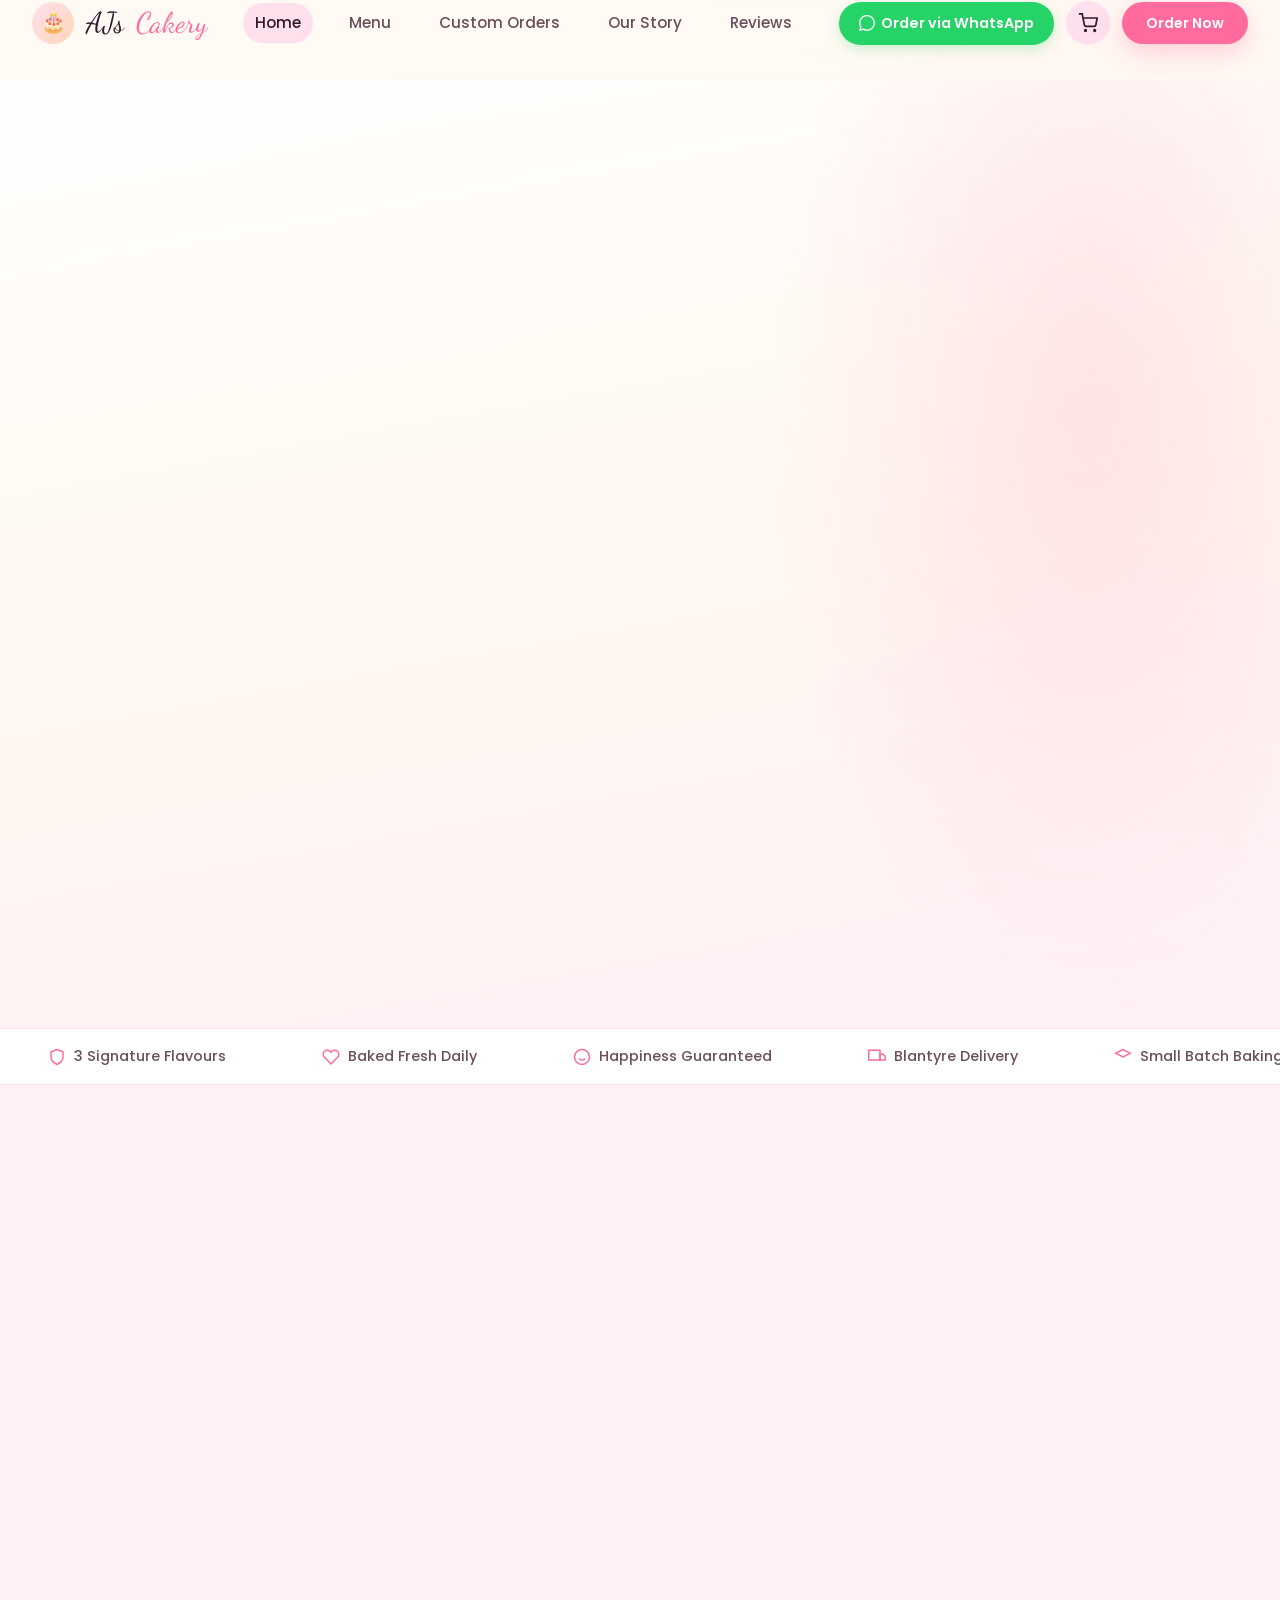
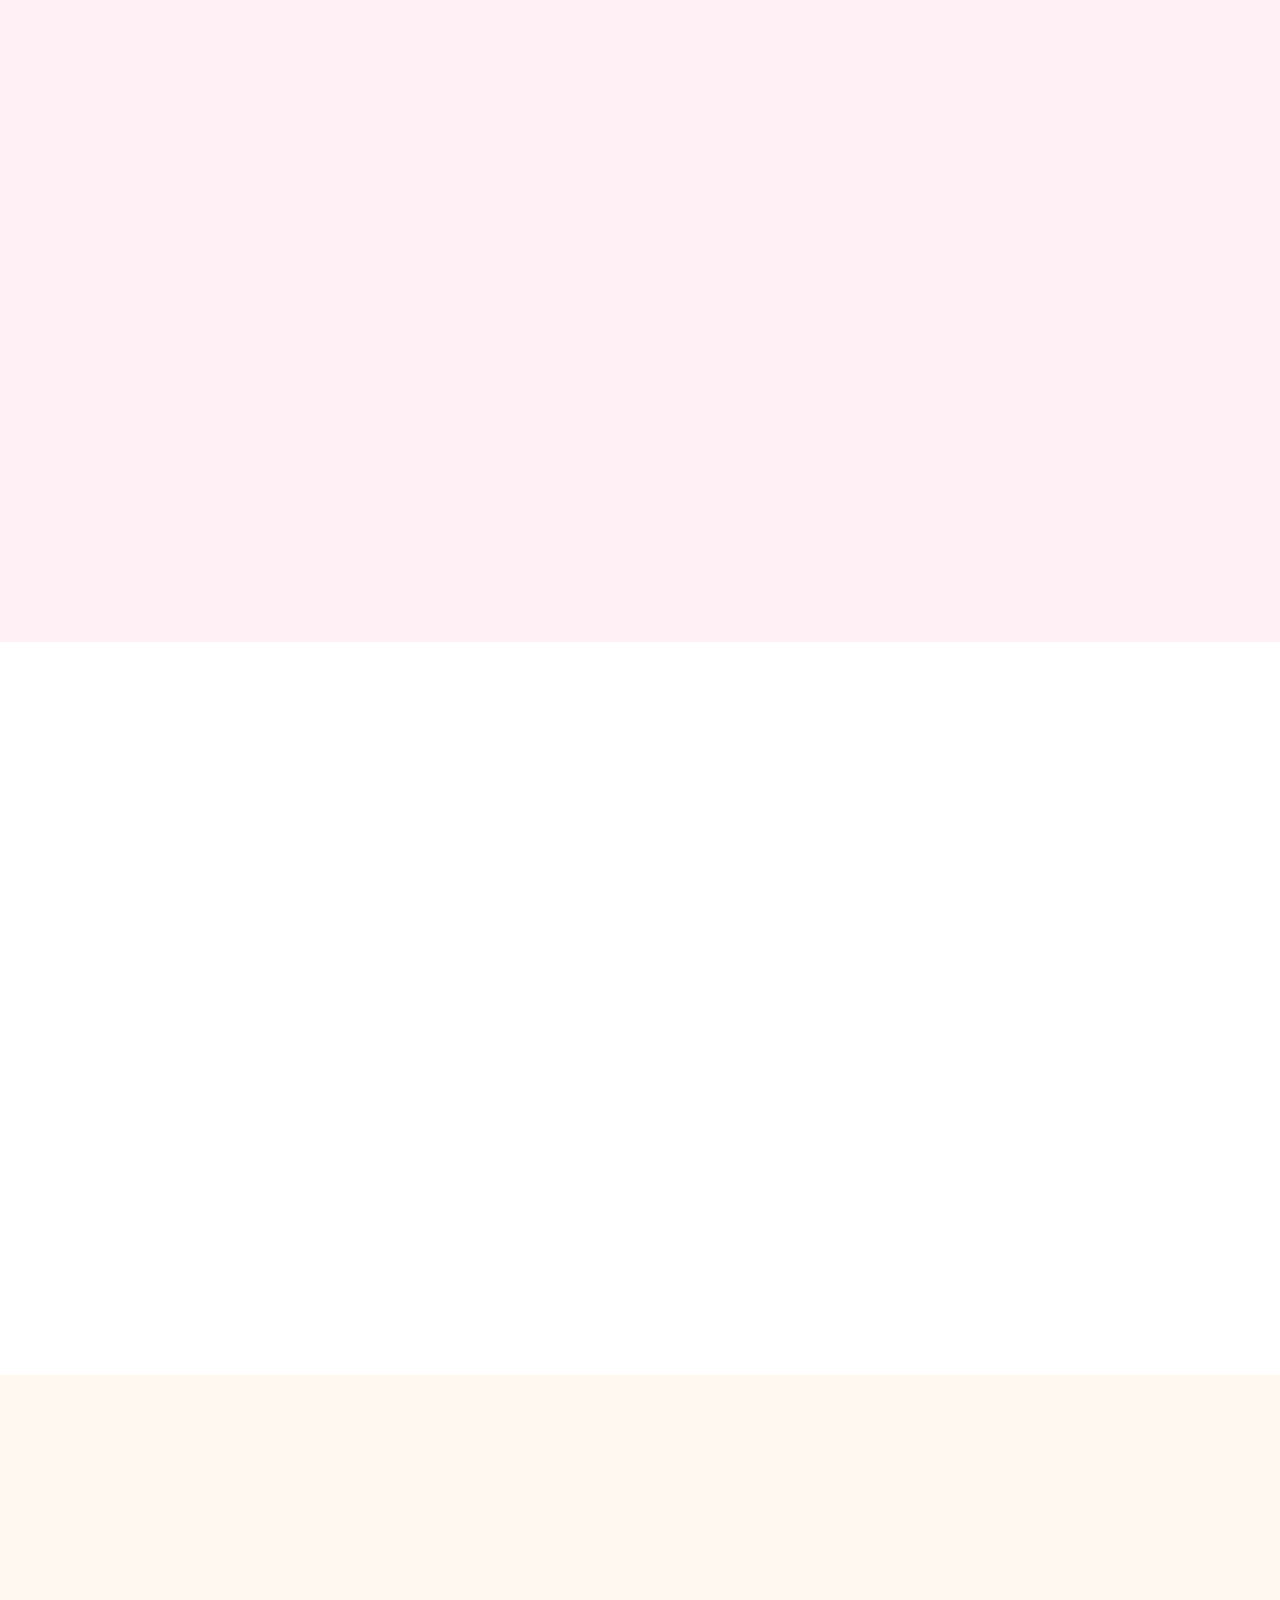
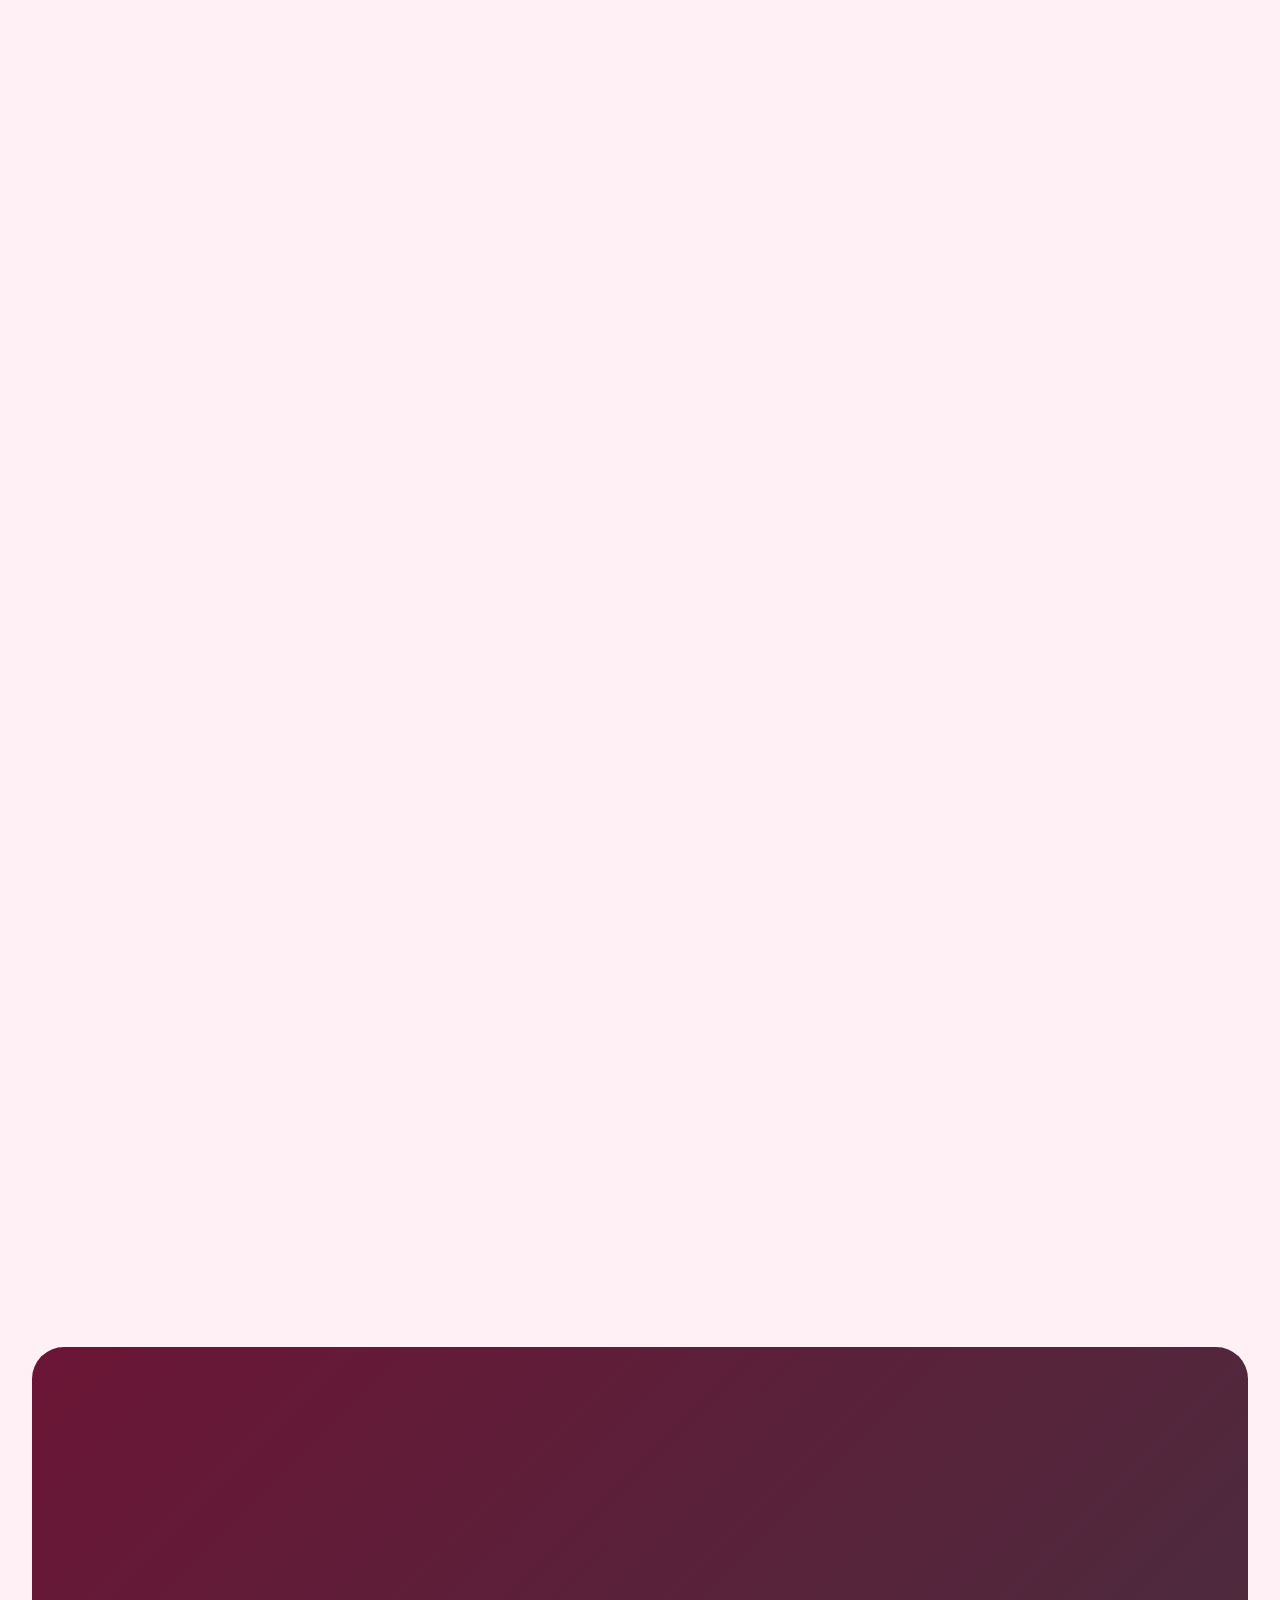
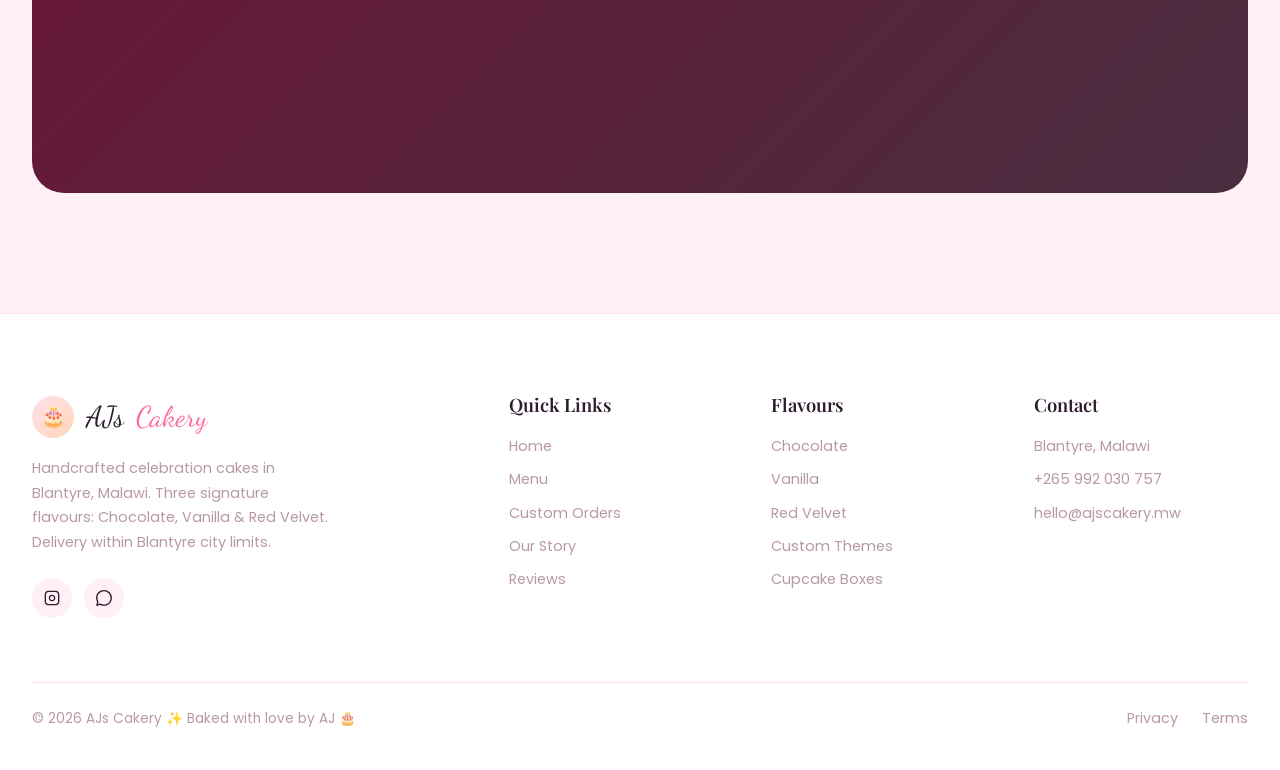
==== commit 5e452921: "Update index.html" ====
--- a/index.html
+++ b/index.html
@@ -5,11 +5,11 @@
 <meta name="viewport" content="width=device-width, initial-scale=1.0">
 <title>AJs Cakery | Custom Celebration Cakes in Blantyre</title>
 <link rel="icon" href="data:image/svg+xml,<svg xmlns=%22http://www.w3.org/2000/svg%22 viewBox=%220 0 100 100%22><text y=%22.9em%22 font-size=%2290%22>🎂</text></svg>">
-<meta name="description" content="Handcrafted cakes for birthdays, weddings & more. Order via WhatsApp. Based in Blantyre, Malawi.">
+<meta name="description" content="Handcrafted cakes for birthdays, graduations & more. Order via WhatsApp. Based in Blantyre, Malawi.">
 
 <!-- Open Graph / Social -->
 <meta property="og:title" content="AJs Cakery – Custom Celebration Cakes in Blantyre">
-<meta property="og:description" content="Handcrafted cakes for birthdays, weddings & more.">
+<meta property="og:description" content="Handcrafted cakes for birthdays, graduations & more. Three signature flavours: Chocolate, Vanilla & Red Velvet.">
 <meta property="og:image" content="https://image.qwenlm.ai/public_source/0dc42c01-f158-4b70-bc50-303ec55e8772/1a39b17f2-b184-4d7a-8d98-e52cea4bd7e9.png">
 <meta property="og:type" content="website">
 <meta name="twitter:card" content="summary_large_image">
@@ -20,17 +20,16 @@
   "@context": "https://schema.org",
   "@type": "LocalBusiness",
   "name": "AJs Cakery",
-  "description": "Custom celebration cakes in Blantyre, Malawi",
+  "description": "Custom celebration cakes in Blantyre, Malawi. Three signature flavours: Chocolate, Vanilla & Red Velvet.",
   "telephone": "+265992030757",
-  "address": {
-    "@type": "PostalAddress",
-    "addressLocality": "Blantyre",
-    "addressCountry": "MW"
-  },
+  "address": { "@type": "PostalAddress", "addressLocality": "Blantyre", "addressCountry": "MW" },
   "image": "https://image.qwenlm.ai/public_source/0dc42c01-f158-4b70-bc50-303ec55e8772/1a39b17f2-b184-4d7a-8d98-e52cea4bd7e9.png",
   "url": "https://ajscakery.mw"
 }
 </script>
+
+<!-- Preload hero image -->
+<link rel="preload" as="image" href="https://image.qwenlm.ai/public_source/0dc42c01-f158-4b70-bc50-303ec55e8772/1a39b17f2-b184-4d7a-8d98-e52cea4bd7e9.png" fetchpriority="high">
 
 <!-- Fonts -->
 <link rel="preconnect" href="https://fonts.googleapis.com">
@@ -63,7 +62,6 @@
 --modal-card-bg: var(--white);
 --modal-radius: 24px;
 --modal-shadow: 0 20px 50px rgba(45, 27, 46, 0.3);
---modal-transition: 0.3s ease;
 }
 html { scroll-behavior: smooth; -webkit-font-smoothing: antialiased; }
 body {
@@ -368,8 +366,8 @@
 .form-group textarea { resize: vertical; min-height: 100px; }
 
 /* Scroll animations */
-.fade-in { opacity: 0; transform: translateY(30px); transition: opacity 0.6s, transform 0.6s; }
-.fade-in.visible { opacity: 1; transform: translateY(0); }
+.fade-in { opacity: 0; transform: translateY(30px); }
+.fade-in.visible { opacity: 1; transform: translateY(0); transition: opacity 0.6s, transform 0.6s; }
 
 /* Responsive */
 @media (max-width: 1024px) {
@@ -379,6 +377,7 @@
 .about__images { height: 400px; }
 .testimonials__grid { grid-template-columns: 1fr 1fr; }
 .footer__top { grid-template-columns: 1fr 1fr; }
+.offer__card { grid-template-columns: 1fr; padding: 40px; }
 }
 @media (max-width: 768px) {
 .nav__links, .nav__whatsapp { display: none; }
@@ -388,6 +387,10 @@
 .newsletter { margin: 0 16px 60px; padding: 60px 24px; }
 .newsletter__form { flex-direction: column; }
 .about__features { grid-template-columns: 1fr; }
+}
+@media (max-width: 480px) {
+.products__grid { grid-template-columns: 1fr; max-width: 360px; margin: 0 auto; }
+.container { padding: 0 20px; }
 }
 </style>
 </head>
@@ -483,8 +486,8 @@
       <div class="hero__content fade-in">
         <div class="hero__badge"><span class="hero__badge-dot"></span> Proudly baking in Blantyre, Malawi – DM or WhatsApp to order</div>
         <h1 class="hero__title">Cakes Made to <i>Remember</i></h1>
-        <p class="hero__desc">Custom celebration cakes for birthdays, weddings, graduations and the moments that matter. Handcrafted in Blantyre, delivered on time.</p>
-        <div class="price-banner"><strong>Quick pricing:</strong> Cupcake boxes from K30,000, Custom cakes from K85,000. See recent examples below.</div>
+        <p class="hero__desc">Custom celebration cakes for birthdays, graduations and the moments that matter. Three signature flavours: Chocolate, Vanilla & Red Velvet. Handcrafted in Blantyre, delivered on time.</p>
+        <div class="price-banner"><strong>Quick pricing:</strong> Small cakes from K95,000, Medium from K135,000, Large from K120,000. Cupcake boxes from K30,000.</div>
         <div class="hero__actions">
           <a href="#products" class="btn btn-primary btn-lg">Explore Our Menu</a>
           <a href="#" class="btn btn-whatsapp btn-lg" id="heroWhatsappBtn">
@@ -494,14 +497,14 @@
           <a href="#" class="btn btn-outline btn-lg" id="enquiryTrigger">Quick Enquiry</a>
         </div>
         <div class="hero__stats">
-          <div class="hero__stat"><div class="hero__stat-number">50+</div><div class="hero__stat-label">Unique Flavours</div></div>
+          <div class="hero__stat"><div class="hero__stat-number">3</div><div class="hero__stat-label">Signature Flavours</div></div>
           <div class="hero__stat"><div class="hero__stat-number">10K+</div><div class="hero__stat-label">Happy Customers</div></div>
           <div class="hero__stat"><div class="hero__stat-number">4.9</div><div class="hero__stat-label">Average Rating</div></div>
         </div>
       </div>
       <div class="hero__image-wrapper fade-in">
         <div class="hero__image-container">
-          <img src="https://image.qwenlm.ai/public_source/0dc42c01-f158-4b70-bc50-303ec55e8772/1a39b17f2-b184-4d7a-8d98-e52cea4bd7e9.png" alt="AJs Cakery Strawberry Dream Cupcake" class="hero__image" loading="eager">
+          <img src="https://image.qwenlm.ai/public_source/0dc42c01-f158-4b70-bc50-303ec55e8772/1a39b17f2-b184-4d7a-8d98-e52cea4bd7e9.png" alt="AJs Cakery Strawberry Dream Cupcake" class="hero__image" loading="eager" fetchpriority="high" decoding="async">
           <div class="hero__floating hero__floating--1"><div class="hero__floating-icon">⭐</div><div><div class="hero__floating-text">Top Rated</div><div class="hero__floating-sub">4.9/5 rating</div></div></div>
           <div class="hero__floating hero__floating--2"><div class="hero__floating-icon">🎁</div><div><div class="hero__floating-text">Gift Box</div><div class="hero__floating-sub">Perfect for sharing</div></div></div>
         </div>
@@ -515,12 +518,12 @@
 ========================================== -->
 <div class="marquee">
   <div class="marquee__track">
-    <div class="marquee__item"><svg width="18" height="18" viewBox="0 0 24 24" fill="none" stroke="currentColor" stroke-width="2"><path d="M12 22s8-4 8-10V5l-8-3-8 3v7c0 6 8 10 8 10z"/></svg> 100% Local Ingredients</div>
+    <div class="marquee__item"><svg width="18" height="18" viewBox="0 0 24 24" fill="none" stroke="currentColor" stroke-width="2"><path d="M12 22s8-4 8-10V5l-8-3-8 3v7c0 6 8 10 8 10z"/></svg> 3 Signature Flavours</div>
     <div class="marquee__item"><svg width="18" height="18" viewBox="0 0 24 24" fill="none" stroke="currentColor" stroke-width="2"><path d="M20.84 4.61a5.5 5.5 0 0 0-7.78 0L12 5.67l-1.06-1.06a5.5 5.5 0 0 0-7.78 7.78l1.06 1.06L12 21.23l7.78-7.78 1.06-1.06a5.5 5.5 0 0 0 0-7.78z"/></svg> Baked Fresh Daily</div>
     <div class="marquee__item"><svg width="18" height="18" viewBox="0 0 24 24" fill="none" stroke="currentColor" stroke-width="2"><circle cx="12" cy="12" r="10"/><path d="M8 14s1.5 2 4 2 4-2 4-2"/></svg> Happiness Guaranteed</div>
     <div class="marquee__item"><svg width="18" height="18" viewBox="0 0 24 24" fill="none" stroke="currentColor" stroke-width="2"><rect x="1" y="3" width="15" height="13"/><polygon points="16 8 20 8 23 11 23 16 16 16 16 8"/></svg> Blantyre Delivery</div>
     <div class="marquee__item"><svg width="18" height="18" viewBox="0 0 24 24" fill="none" stroke="currentColor" stroke-width="2"><path d="M12 2L2 7l10 5 10-5-10-5z"/></svg> Small Batch Baking</div>
-    <div class="marquee__item"><svg width="18" height="18" viewBox="0 0 24 24" fill="none" stroke="currentColor" stroke-width="2"><path d="M12 22s8-4 8-10V5l-8-3-8 3v7c0 6 8 10 8 10z"/></svg> 100% Local Ingredients</div>
+    <div class="marquee__item"><svg width="18" height="18" viewBox="0 0 24 24" fill="none" stroke="currentColor" stroke-width="2"><path d="M12 22s8-4 8-10V5l-8-3-8 3v7c0 6 8 10 8 10z"/></svg> 3 Signature Flavours</div>
     <div class="marquee__item"><svg width="18" height="18" viewBox="0 0 24 24" fill="none" stroke="currentColor" stroke-width="2"><path d="M20.84 4.61a5.5 5.5 0 0 0-7.78 0L12 5.67l-1.06-1.06a5.5 5.5 0 0 0-7.78 7.78l1.06 1.06L12 21.23l7.78-7.78 1.06-1.06a5.5 5.5 0 0 0 0-7.78z"/></svg> Baked Fresh Daily</div>
     <div class="marquee__item"><svg width="18" height="18" viewBox="0 0 24 24" fill="none" stroke="currentColor" stroke-width="2"><circle cx="12" cy="12" r="10"/><path d="M8 14s1.5 2 4 2 4-2 4-2"/></svg> Happiness Guaranteed</div>
     <div class="marquee__item"><svg width="18" height="18" viewBox="0 0 24 24" fill="none" stroke="currentColor" stroke-width="2"><rect x="1" y="3" width="15" height="13"/><polygon points="16 8 20 8 23 11 23 16 16 16 16 8"/></svg> Blantyre Delivery</div>
@@ -529,84 +532,71 @@
 </div>
 
 <!-- ==========================================
-PRODUCTS SECTION
+PRODUCTS SECTION (3 real flavours only)
 ========================================== -->
 <section class="section products" id="products">
   <div class="container">
     <div class="products__header fade-in">
       <div>
-        <span class="script">Our Menu</span>
-        <h2>Signature Collection</h2>
-        <p class="lead" style="margin:0">Every cake is a one-of-a-kind creation. Check our Instagram for real‑time examples and exact prices.</p>
+        <span class="script">Our Flavours</span>
+        <h2>Three Signature Flavours</h2>
+        <p class="lead" style="margin:0">Chocolate, Vanilla & Red Velvet. Every cake is custom‑made for your celebration. Check our Instagram for real‑time examples.</p>
       </div>
       <div class="products__filters">
         <button class="filter-btn active" data-filter="all">All</button>
         <button class="filter-btn" data-filter="birthdays">Birthdays</button>
-        <button class="filter-btn" data-filter="weddings">Weddings</button>
+        <button class="filter-btn" data-filter="graduations">Graduations</button>
         <button class="filter-btn" data-filter="corporate">Corporate</button>
         <button class="filter-btn" data-filter="seasonal">Seasonal</button>
       </div>
     </div>
     <div class="products__grid">
+      <!-- Product 1: Chocolate -->
       <div class="product-card fade-in" data-category="birthdays">
         <div class="product-card__img-wrapper">
-          <img src="https://image.qwenlm.ai/public_source/0dc42c01-f158-4b70-bc50-303ec55e8772/1f0b7a70e-63a0-4377-91b5-de8be429b639.png" alt="Birthday Bash Cupcake" class="product-card__img" loading="lazy">
+          <img src="https://image.qwenlm.ai/public_source/0dc42c01-f158-4b70-bc50-303ec55e8772/197f8091c-b089-4063-9317-fdd9e2226bbc.png" alt="Chocolate Truffle Cake" class="product-card__img" loading="lazy">
         </div>
         <div class="product-card__content">
-          <div class="product-card__cat">Birthday</div>
-          <h3 class="product-card__name">Birthday Bash</h3>
-          <p class="product-card__desc">Golden raspberry swirl. Recent order: Medium K135,000.</p>
-          <div class="product-card__rating">⭐⭐⭐⭐⭐ 4.9</div>
-          <div class="product-card__price">From K30,000</div>
-          <button class="product-card__add" data-name="Birthday Bash" data-price="30000" data-img="https://image.qwenlm.ai/public_source/0dc42c01-f158-4b70-bc50-303ec55e8772/1f0b7a70e-63a0-4377-91b5-de8be429b639.png">
+          <div class="product-card__cat">Signature Flavour</div>
+          <h3 class="product-card__name">Chocolate</h3>
+          <p class="product-card__desc">Rich Belgian chocolate. Small K95,000, Medium K135,000 as seen on Instagram.</p>
+          <div class="product-card__rating">⭐⭐⭐⭐⭐ 5.0</div>
+          <div class="product-card__price">From K95,000</div>
+          <button class="product-card__add" data-name="Chocolate Cake" data-price="95000" data-img="https://image.qwenlm.ai/public_source/0dc42c01-f158-4b70-bc50-303ec55e8772/197f8091c-b089-4063-9317-fdd9e2226bbc.png">
             <svg width="16" height="16" viewBox="0 0 24 24" fill="none" stroke="currentColor" stroke-width="2"><line x1="12" y1="5" x2="12" y2="19"/><line x1="5" y1="12" x2="19" y2="12"/></svg>
             Enquire via WhatsApp
           </button>
         </div>
       </div>
-      <div class="product-card fade-in" data-category="weddings">
+      <!-- Product 2: Vanilla -->
+      <div class="product-card fade-in" data-category="graduations">
         <div class="product-card__img-wrapper">
-          <img src="https://image.qwenlm.ai/public_source/0dc42c01-f158-4b70-bc50-303ec55e8772/197f8091c-b089-4063-9317-fdd9e2226bbc.png" alt="Chocolate Truffle" class="product-card__img" loading="lazy">
+          <img src="https://image.qwenlm.ai/public_source/0dc42c01-f158-4b70-bc50-303ec55e8772/1a39b17f2-b184-4d7a-8d98-e52cea4bd7e9.png" alt="Vanilla Dream Cake" class="product-card__img" loading="lazy">
         </div>
         <div class="product-card__content">
-          <div class="product-card__cat">Wedding</div>
-          <h3 class="product-card__name">Chocolate Truffle</h3>
-          <p class="product-card__desc">Rich Belgian chocolate. Small K95,000 as seen on Instagram.</p>
-          <div class="product-card__rating">⭐⭐⭐⭐⭐ 5.0</div>
-          <div class="product-card__price">From K30,000</div>
-          <button class="product-card__add" data-name="Chocolate Truffle" data-price="30000" data-img="https://image.qwenlm.ai/public_source/0dc42c01-f158-4b70-bc50-303ec55e8772/197f8091c-b089-4063-9317-fdd9e2226bbc.png">
+          <div class="product-card__cat">Signature Flavour</div>
+          <h3 class="product-card__name">Vanilla</h3>
+          <p class="product-card__desc">Classic vanilla bean. Large K120,000. Perfect for birthdays and graduations.</p>
+          <div class="product-card__rating">⭐⭐⭐⭐⭐ 4.9</div>
+          <div class="product-card__price">From K95,000</div>
+          <button class="product-card__add" data-name="Vanilla Cake" data-price="95000" data-img="https://image.qwenlm.ai/public_source/0dc42c01-f158-4b70-bc50-303ec55e8772/1a39b17f2-b184-4d7a-8d98-e52cea4bd7e9.png">
             <svg width="16" height="16" viewBox="0 0 24 24" fill="none" stroke="currentColor" stroke-width="2"><line x1="12" y1="5" x2="12" y2="19"/><line x1="5" y1="12" x2="19" y2="12"/></svg>
             Enquire via WhatsApp
           </button>
         </div>
       </div>
+      <!-- Product 3: Red Velvet -->
       <div class="product-card fade-in" data-category="seasonal">
         <div class="product-card__img-wrapper">
-          <img src="https://image.qwenlm.ai/public_source/0dc42c01-f158-4b70-bc50-303ec55e8772/15dadc949-a04b-4810-87f8-8d047d24218c.png" alt="Lemon Zest" class="product-card__img" loading="lazy">
+          <img src="https://image.qwenlm.ai/public_source/0dc42c01-f158-4b70-bc50-303ec55e8772/1f0b7a70e-63a0-4377-91b5-de8be429b639.png" alt="Red Velvet Cake" class="product-card__img" loading="lazy">
         </div>
         <div class="product-card__content">
-          <div class="product-card__cat">Seasonal</div>
-          <h3 class="product-card__name">Lemon Zest</h3>
-          <p class="product-card__desc">Tangy lemon curd. Perfect for summer.</p>
+          <div class="product-card__cat">Signature Flavour</div>
+          <h3 class="product-card__name">Red Velvet</h3>
+          <p class="product-card__desc">Smooth cream cheese finish. Small K95,000. A customer favourite for all occasions.</p>
           <div class="product-card__rating">⭐⭐⭐⭐⭐ 4.8</div>
-          <div class="product-card__price">From K30,000</div>
-          <button class="product-card__add" data-name="Lemon Zest" data-price="30000" data-img="https://image.qwenlm.ai/public_source/0dc42c01-f158-4b70-bc50-303ec55e8772/15dadc949-a04b-4810-87f8-8d047d24218c.png">
-            <svg width="16" height="16" viewBox="0 0 24 24" fill="none" stroke="currentColor" stroke-width="2"><line x1="12" y1="5" x2="12" y2="19"/><line x1="5" y1="12" x2="19" y2="12"/></svg>
-            Enquire via WhatsApp
-          </button>
-        </div>
-      </div>
-      <div class="product-card fade-in" data-category="birthdays">
-        <div class="product-card__img-wrapper">
-          <img src="https://image.qwenlm.ai/public_source/0dc42c01-f158-4b70-bc50-303ec55e8772/1a39b17f2-b184-4d7a-8d98-e52cea4bd7e9.png" alt="Strawberry Dream" class="product-card__img" loading="lazy">
-        </div>
-        <div class="product-card__content">
-          <div class="product-card__cat">Birthday</div>
-          <h3 class="product-card__name">Strawberry Dream</h3>
-          <p class="product-card__desc">Fresh strawberry frosting. Recent order large K120,000.</p>
-          <div class="product-card__rating">⭐⭐⭐⭐⭐ 4.7</div>
-          <div class="product-card__price">From K30,000</div>
-          <button class="product-card__add" data-name="Strawberry Dream" data-price="30000" data-img="https://image.qwenlm.ai/public_source/0dc42c01-f158-4b70-bc50-303ec55e8772/1a39b17f2-b184-4d7a-8d98-e52cea4bd7e9.png">
+          <div class="product-card__price">From K95,000</div>
+          <button class="product-card__add" data-name="Red Velvet Cake" data-price="95000" data-img="https://image.qwenlm.ai/public_source/0dc42c01-f158-4b70-bc50-303ec55e8772/1f0b7a70e-63a0-4377-91b5-de8be429b639.png">
             <svg width="16" height="16" viewBox="0 0 24 24" fill="none" stroke="currentColor" stroke-width="2"><line x1="12" y1="5" x2="12" y2="19"/><line x1="5" y1="12" x2="19" y2="12"/></svg>
             Enquire via WhatsApp
           </button>
@@ -628,10 +618,10 @@
     <h2>Fresh from Instagram</h2>
     <p class="lead">See what's baking right now. DM us on Instagram <a href="https://instagram.com/____ajs_cakery" target="_blank" style="color:var(--pink-400);">@____ajs_cakery</a> to order yours.</p>
     <div class="insta-grid">
-      <div class="insta-item"><a href="https://www.instagram.com/p/DYjV-4CIV2a/" target="_blank"><img src="https://image.qwenlm.ai/public_source/0dc42c01-f158-4b70-bc50-303ec55e8772/1f0b7a70e-63a0-4377-91b5-de8be429b639.png" alt="Medium chocolate cake K135,000"></a></div>
-      <div class="insta-item"><a href="https://www.instagram.com/p/DYjKmnFI3h9/" target="_blank"><img src="https://image.qwenlm.ai/public_source/0dc42c01-f158-4b70-bc50-303ec55e8772/197f8091c-b089-4063-9317-fdd9e2226bbc.png" alt="Minecraft themed small cake K107,000"></a></div>
-      <div class="insta-item"><a href="https://www.instagram.com/p/DYexYJxIXnq/" target="_blank"><img src="https://image.qwenlm.ai/public_source/0dc42c01-f158-4b70-bc50-303ec55e8772/15dadc949-a04b-4810-87f8-8d047d24218c.png" alt="Small chocolate cake K95,000"></a></div>
-      <div class="insta-item"><a href="https://www.instagram.com/p/DYW9_sNoWwg/" target="_blank"><img src="https://image.qwenlm.ai/public_source/0dc42c01-f158-4b70-bc50-303ec55e8772/1a39b17f2-b184-4d7a-8d98-e52cea4bd7e9.png" alt="Large vanilla cake K120,000"></a></div>
+      <div class="insta-item"><a href="https://www.instagram.com/p/DYjV-4CIV2a/" target="_blank"><img src="https://image.qwenlm.ai/public_source/0dc42c01-f158-4b70-bc50-303ec55e8772/197f8091c-b089-4063-9317-fdd9e2226bbc.png" alt="Medium chocolate cake K135,000" loading="lazy"></a></div>
+      <div class="insta-item"><a href="https://www.instagram.com/p/DYjKmnFI3h9/" target="_blank"><img src="https://image.qwenlm.ai/public_source/0dc42c01-f158-4b70-bc50-303ec55e8772/1f0b7a70e-63a0-4377-91b5-de8be429b639.png" alt="Minecraft themed small cake K107,000" loading="lazy"></a></div>
+      <div class="insta-item"><a href="https://www.instagram.com/p/DYexYJxIXnq/" target="_blank"><img src="https://image.qwenlm.ai/public_source/0dc42c01-f158-4b70-bc50-303ec55e8772/15dadc949-a04b-4810-87f8-8d047d24218c.png" alt="Small chocolate cake K95,000" loading="lazy"></a></div>
+      <div class="insta-item"><a href="https://www.instagram.com/p/DYW9_sNoWwg/" target="_blank"><img src="https://image.qwenlm.ai/public_source/0dc42c01-f158-4b70-bc50-303ec55e8772/1a39b17f2-b184-4d7a-8d98-e52cea4bd7e9.png" alt="Large vanilla cake K120,000" loading="lazy"></a></div>
     </div>
   </div>
 </section>
@@ -650,12 +640,12 @@
       <div class="custom-order__step fade-in">
         <div class="custom-order__icon">💬</div>
         <h3>1. Tell Us Your Vision</h3>
-        <p>DM us on WhatsApp or Instagram with your event details, theme, and preferences.</p>
+        <p>DM us on WhatsApp or Instagram with your event details, theme, and preferred flavour.</p>
       </div>
       <div class="custom-order__step fade-in">
         <div class="custom-order__icon">🎨</div>
         <h3>2. We Design and Confirm</h3>
-        <p>You'll receive a mockup and quote within 24 hours.</p>
+        <p>You'll receive a mockup and quote within 24 hours. No surprises.</p>
       </div>
       <div class="custom-order__step fade-in">
         <div class="custom-order__icon">🎂</div>
@@ -681,12 +671,12 @@
         <div class="about__experience"><span class="about__exp-number">1:1</span><span class="about__exp-text">Personal<br>Service</span></div>
       </div>
       <div class="about__content fade-in">
-        <span class="script">One Baker, One Promise</span>
+        <span class="script">One Baker, Three Flavours</span>
         <h2>Every Cake Is Made by Someone Who Cares</h2>
-        <p class="about__text">I'm AJ – the hands behind every cake, the eyes checking every detail. No factories, no shortcuts. Just one person in a Blantyre kitchen.</p>
+        <p class="about__text">I'm AJ – the hands behind every cake, the eyes checking every detail. No factories, no shortcuts. Just one person in a Blantyre kitchen, perfecting three signature flavours: Chocolate, Vanilla, and Red Velvet.</p>
         <p class="about__text">When you order from AJs Cakery, you're not getting a faceless brand. You're getting a partner who remembers your event matters.</p>
         <div class="about__features">
-          <div class="about__feat"><div class="about__feat-icon">✨</div><div><div class="about__feat-title">Made Just for You</div><div class="about__feat-desc">Custom designs, your colours</div></div></div>
+          <div class="about__feat"><div class="about__feat-icon">🎂</div><div><div class="about__feat-title">3 Signature Flavours</div><div class="about__feat-desc">Chocolate, Vanilla & Red Velvet</div></div></div>
           <div class="about__feat"><div class="about__feat-icon">✅</div><div><div class="about__feat-title">On-Time Guarantee</div><div class="about__feat-desc">Your cake arrives when promised</div></div></div>
           <div class="about__feat"><div class="about__feat-icon">🌿</div><div><div class="about__feat-title">Local Ingredients</div><div class="about__feat-desc">Supporting Malawian suppliers</div></div></div>
           <div class="about__feat"><div class="about__feat-icon">🎁</div><div><div class="about__feat-title">Gift Packaging</div><div class="about__feat-desc">Beautiful presentation</div></div></div>
@@ -706,7 +696,7 @@
       <div class="offer__content">
         <div class="offer__discount">20% Off</div>
         <h2 class="offer__title">Summer Celebration Special</h2>
-        <p class="offer__desc">Get 20% off our entire seasonal collection! Use code <strong style="color:var(--pink-400);">CELEBRATE20</strong> at checkout. Limited time offer – ends June 30, 2026.</p>
+        <p class="offer__desc">Get 20% off any cake when you quote <strong style="color:var(--pink-400);">CELEBRATE20</strong>. Limited time – ends June 30, 2026.</p>
         <div class="offer__countdown">
           <div class="offer__count-item"><div class="offer__count-number" id="days">00</div><div class="offer__count-label">Days</div></div>
           <div class="offer__count-item"><div class="offer__count-number" id="hours">00</div><div class="offer__count-label">Hours</div></div>
@@ -734,7 +724,7 @@
       <div class="testimonial-card fade-in">
         <div class="testimonial-card__quote">"</div>
         <div class="testimonial-card__stars">⭐⭐⭐⭐⭐</div>
-        <p class="testimonial-card__text">The Birthday Bash cupcakes were divine! AJ made my daughter's party unforgettable. Fresh, beautiful, and exactly on time.</p>
+        <p class="testimonial-card__text">The Chocolate cake was divine! AJ made my daughter's party unforgettable. Fresh, beautiful, and exactly on time.</p>
         <div class="testimonial-card__author">
           <div class="testimonial-card__avatar">T</div>
           <div><div class="testimonial-card__name">T. Banda</div><div class="testimonial-card__role">Recent order · Blantyre</div></div>
@@ -743,7 +733,7 @@
       <div class="testimonial-card fade-in">
         <div class="testimonial-card__quote">"</div>
         <div class="testimonial-card__stars">⭐⭐⭐⭐⭐</div>
-        <p class="testimonial-card__text">Chocolate Truffle is my go‑to. Consistent quality every single time. Highly recommend for any celebration.</p>
+        <p class="testimonial-card__text">Red Velvet is my go‑to. Consistent quality every single time. Highly recommend for any celebration.</p>
         <div class="testimonial-card__author">
           <div class="testimonial-card__avatar">J</div>
           <div><div class="testimonial-card__name">J. Mwale</div><div class="testimonial-card__role">Regular customer · Blantyre</div></div>
@@ -752,10 +742,10 @@
       <div class="testimonial-card fade-in">
         <div class="testimonial-card__quote">"</div>
         <div class="testimonial-card__stars">⭐⭐⭐⭐⭐</div>
-        <p class="testimonial-card__text">Custom wedding cupcakes that were almost too pretty to eat. Our guests couldn't stop talking about them.</p>
+        <p class="testimonial-card__text">Custom Vanilla cupcakes that were almost too pretty to eat. Our guests couldn't stop talking about them.</p>
         <div class="testimonial-card__author">
           <div class="testimonial-card__avatar">E</div>
-          <div><div class="testimonial-card__name">E. & M.</div><div class="testimonial-card__role">Wedding · Blantyre</div></div>
+          <div><div class="testimonial-card__name">E. & M.</div><div class="testimonial-card__role">Graduation · Blantyre</div></div>
         </div>
       </div>
     </div>
@@ -786,7 +776,7 @@
     <div class="footer__top">
       <div>
         <div class="nav__logo"><div class="nav__logo-icon">🎂</div>AJs <span>Cakery</span></div>
-        <p class="footer__brand-desc">Handcrafted celebration cakes in Blantyre, Malawi. Delivery available within Blantyre city limits.</p>
+        <p class="footer__brand-desc">Handcrafted celebration cakes in Blantyre, Malawi. Three signature flavours: Chocolate, Vanilla & Red Velvet. Delivery within Blantyre city limits.</p>
         <div class="footer__social">
           <a href="https://instagram.com/____ajs_cakery" class="footer__social-link" target="_blank" aria-label="Instagram">
             <svg width="16" height="16" viewBox="0 0 24 24" fill="none" stroke="currentColor" stroke-width="2"><rect x="2" y="2" width="20" height="20" rx="5" ry="5"/><path d="M16 11.37A4 4 0 1 1 12.63 8 4 4 0 0 1 16 11.37z"/></svg>
@@ -807,13 +797,13 @@
         </div>
       </div>
       <div>
-        <h3 class="footer__heading">Categories</h3>
+        <h3 class="footer__heading">Flavours</h3>
         <div class="footer__links">
-          <a href="#" class="footer__link">Birthday Cakes</a>
-          <a href="#" class="footer__link">Wedding Cakes</a>
-          <a href="#" class="footer__link">Corporate Orders</a>
+          <a href="#" class="footer__link">Chocolate</a>
+          <a href="#" class="footer__link">Vanilla</a>
+          <a href="#" class="footer__link">Red Velvet</a>
+          <a href="#" class="footer__link">Custom Themes</a>
           <a href="#" class="footer__link">Cupcake Boxes</a>
-          <a href="#" class="footer__link">Seasonal Specials</a>
         </div>
       </div>
       <div>
@@ -846,7 +836,7 @@
 <a href="https://wa.me/265992030757?text=Hello%20AJ!%20I'd%20like%20to%20order%20a%20cake." class="floating-whatsapp" id="floatingWhatsapp" target="_blank" aria-label="Chat on WhatsApp">💬</a>
 
 <!-- ==========================================
-ENQUIRY MODAL
+ENQUIRY MODAL (without wedding option)
 ========================================== -->
 <div class="modal-overlay" id="enquiry-modal" aria-hidden="true">
   <div class="modal-card" role="dialog" aria-modal="true" aria-labelledby="enquiry-title">
@@ -863,7 +853,6 @@
         <select id="enq-service" name="service" required>
           <option value="">Select an option</option>
           <option value="Birthday Cake">Birthday Cake</option>
-          <option value="Wedding Cake">Wedding Cake</option>
           <option value="Graduation Cake">Graduation Cake</option>
           <option value="Corporate Order">Corporate Order</option>
           <option value="Cupcake Box">Cupcake Box (6 pcs)</option>
@@ -872,12 +861,21 @@
         </select>
       </div>
       <div class="form-group">
+        <label for="enq-flavour">Preferred Flavour</label>
+        <select id="enq-flavour" name="flavour">
+          <option value="">Any flavour</option>
+          <option value="Chocolate">Chocolate</option>
+          <option value="Vanilla">Vanilla</option>
+          <option value="Red Velvet">Red Velvet</option>
+        </select>
+      </div>
+      <div class="form-group">
         <label for="enq-date">Preferred Date (optional)</label>
         <input type="date" id="enq-date" name="date">
       </div>
       <div class="form-group">
         <label for="enq-details">Additional Details</label>
-        <textarea id="enq-details" name="details" rows="4" placeholder="Theme, colours, size, dietary requirements, delivery address..."></textarea>
+        <textarea id="enq-details" name="details" rows="4" placeholder="Theme, colours, size, delivery address..."></textarea>
       </div>
       <button type="submit" class="btn btn-primary btn-full">Continue to WhatsApp</button>
     </form>
@@ -885,20 +883,24 @@
 </div>
 
 <!-- ==========================================
-GSAP & JAVASCRIPT
-========================================== -->
-<script src="https://cdn.jsdelivr.net/npm/gsap@3.12.5/dist/gsap.min.js"></script>
-<script src="https://cdn.jsdelivr.net/npm/gsap@3.12.5/dist/ScrollTrigger.min.js"></script>
-<script src="https://cdn.jsdelivr.net/npm/gsap@3.12.5/dist/ScrollToPlugin.min.js"></script>
+GSAP & JAVASCRIPT (deferred + performance optimised)
+========================================== -->
+<script src="https://cdn.jsdelivr.net/npm/gsap@3.12.5/dist/gsap.min.js" defer></script>
+<script src="https://cdn.jsdelivr.net/npm/gsap@3.12.5/dist/ScrollTrigger.min.js" defer></script>
+<script src="https://cdn.jsdelivr.net/npm/gsap@3.12.5/dist/ScrollToPlugin.min.js" defer></script>
 
 <script>
+document.addEventListener('DOMContentLoaded', () => {
+
 // ==========================================
 // GSAP REGISTRATION
 // ==========================================
-gsap.registerPlugin(ScrollTrigger, ScrollToPlugin);
-
-// ==========================================
-// PREMIUM MENU SYSTEM
+if (window.gsap) {
+  gsap.registerPlugin(ScrollTrigger, ScrollToPlugin);
+}
+
+// ==========================================
+// PREMIUM MENU SYSTEM (simplified timeline)
 // ==========================================
 const menuOverlay = document.getElementById('menuOverlay');
 const menuLeft = document.getElementById('menuLeft');
@@ -914,12 +916,12 @@
   }
   menuTl = gsap.timeline({ paused: true, reversed: true });
   menuTl
-    .to(menuOverlay, { y: "0%", duration: 0.9, ease: "power4.inOut" })
-    .to(menuLeft, { x: 0, opacity: 1, duration: 0.7, ease: "power3.out" }, "-=0.5")
-    .to(menuRight, { x: 0, opacity: 1, duration: 0.7, ease: "power3.out" }, "-=0.6")
-    .from(".menu-left nav a", { y: 40, opacity: 0, stagger: 0.08, duration: 0.6 }, "-=0.3")
-    .to(".menu-right .menu-image", { scale: 1, duration: 0.8 }, "-=0.5")
-    .to(".menu-brand", { opacity: 1, y: 0, duration: 0.5 }, "-=0.2");
+    .to(menuOverlay, { y: "0%", duration: 0.6, ease: "power3.inOut" })
+    .to(menuLeft, { x: 0, opacity: 1, duration: 0.5, ease: "power2.out" }, "-=0.3")
+    .to(menuRight, { x: 0, opacity: 1, duration: 0.5, ease: "power2.out" }, "-=0.4")
+    .from(".menu-left nav a", { y: 30, opacity: 0, stagger: 0.05, duration: 0.4 }, "-=0.2")
+    .to(".menu-right .menu-image", { scale: 1, duration: 0.5 }, "-=0.3")
+    .to(".menu-brand", { opacity: 1, y: 0, duration: 0.4 }, "-=0.1");
   return menuTl;
 }
 
@@ -1004,7 +1006,7 @@
 }
 
 // ==========================================
-// CART SYSTEM (with localStorage)
+// CART SYSTEM
 // ==========================================
 const CURRENCY = 'MWK';
 function formatPrice(amount) { return `${CURRENCY} ${amount.toLocaleString('en-MW')}`; }
@@ -1026,24 +1028,28 @@
     cartBadge.textContent = cartState.length;
     cartBody.innerHTML = cartState.map((item, idx) => `
       <div class="cart-item">
-        <img src="${item.img || 'https://image.qwenlm.ai/public_source/0dc42c01-f158-4b70-bc50-303ec55e8772/1a39b17f2-b184-4d7a-8d98-e52cea4bd7e9.png'}" class="cart-item__img" alt="${item.name}">
+        <img src="${item.img || ''}" class="cart-item__img" alt="${item.name}">
         <div class="cart-item__info">
           <div class="cart-item__name">${item.name}</div>
           <div class="cart-item__price">${formatPrice(item.price)}</div>
-          <button style="color:var(--pink-400); font-size:0.8rem; font-weight:600;" onclick="removeFromCart(${idx})">Remove</button>
+          <button style="color:var(--pink-400); font-size:0.8rem; font-weight:600;" data-remove="${idx}">Remove</button>
         </div>
       </div>
     `).join('');
+    
+    // Add event listeners to remove buttons
+    cartBody.querySelectorAll('[data-remove]').forEach(btn => {
+      btn.addEventListener('click', function() {
+        cartState.splice(parseInt(this.dataset.remove), 1);
+        updateCartUI();
+        showToast('Item removed');
+      });
+    });
   }
   const total = cartState.reduce((sum, item) => sum + item.price, 0);
   cartTotal.textContent = formatPrice(total);
   saveCart();
 }
-window.removeFromCart = function(index) {
-  cartState.splice(index, 1);
-  updateCartUI();
-  showToast('Item removed');
-};
 
 // Add to cart
 document.querySelectorAll('.product-card__add').forEach(btn => {
@@ -1055,7 +1061,6 @@
     updateCartUI();
     showToast(`Added! ${formatPrice(price)}`);
     
-    // Visual feedback
     const orig = this.innerHTML;
     this.innerHTML = '✓ Added!';
     this.style.background = '#4CAF50';
@@ -1070,7 +1075,7 @@
   });
 });
 
-// Cart checkout → pre‑filled WhatsApp
+// Cart checkout
 cartCheckoutBtn.addEventListener('click', () => {
   if (cartState.length === 0) return;
   const itemsList = cartState.map(item => `• ${item.name} – ${formatPrice(item.price)}`).join('\n');
@@ -1105,7 +1110,7 @@
 });
 
 // ==========================================
-// ENQUIRY MODAL (structured pre‑fill)
+// ENQUIRY MODAL
 // ==========================================
 const enquiryModal = document.getElementById('enquiry-modal');
 const enquiryForm = document.getElementById('enquiry-form');
@@ -1123,7 +1128,6 @@
   document.body.style.overflow = '';
 }
 
-// Trigger buttons
 document.getElementById('enquiryTrigger').addEventListener('click', (e) => {
   e.preventDefault();
   openEnquiryModal();
@@ -1133,7 +1137,6 @@
   openEnquiryModal();
 });
 
-// Close buttons
 enquiryModal.querySelector('.modal-close').addEventListener('click', closeEnquiryModal);
 enquiryModal.addEventListener('click', (e) => {
   if (e.target === enquiryModal) closeEnquiryModal();
@@ -1142,12 +1145,12 @@
   if (e.key === 'Escape' && enquiryModal.classList.contains('active')) closeEnquiryModal();
 });
 
-// Form submit → build pre‑filled WhatsApp message
 enquiryForm.addEventListener('submit', (e) => {
   e.preventDefault();
   
   const name = document.getElementById('enq-name').value.trim();
   const service = document.getElementById('enq-service').value;
+  const flavour = document.getElementById('enq-flavour').value;
   const date = document.getElementById('enq-date').value;
   const details = document.getElementById('enq-details').value.trim();
   
@@ -1155,6 +1158,7 @@
     `Hi AJ! My name is ${name}.`,
     '',
     `I'm interested in: ${service || 'a custom cake'}`,
+    flavour ? `Preferred flavour: ${flavour}` : '',
     date ? `Preferred date: ${date}` : '',
     details ? `Additional details: ${details}` : '',
     '',
@@ -1171,18 +1175,39 @@
 });
 
 // ==========================================
-// SCROLL ANIMATIONS (GSAP ScrollTrigger)
-// ==========================================
-if (window.gsap) {
-  gsap.utils.toArray('.fade-in').forEach(el => {
-    gsap.fromTo(el, 
-      { opacity: 0, y: 30 },
-      { 
-        opacity: 1, y: 0, duration: 0.6,
-        scrollTrigger: { trigger: el, start: 'top 85%', toggleActions: 'play none none none' }
-      }
-    );
-  });
+// SCROLL ANIMATIONS (delayed with requestIdleCallback)
+// ==========================================
+if (window.gsap && window.ScrollTrigger) {
+  gsap.registerPlugin(ScrollTrigger);
+  
+  if (window.requestIdleCallback) {
+    requestIdleCallback(() => {
+      gsap.utils.toArray('.fade-in').forEach(el => {
+        ScrollTrigger.create({
+          trigger: el,
+          start: 'top 85%',
+          onEnter: () => {
+            gsap.to(el, { opacity: 1, y: 0, duration: 0.6 });
+          },
+          once: true
+        });
+      });
+    });
+  } else {
+    // Fallback for browsers without requestIdleCallback
+    setTimeout(() => {
+      gsap.utils.toArray('.fade-in').forEach(el => {
+        ScrollTrigger.create({
+          trigger: el,
+          start: 'top 85%',
+          onEnter: () => {
+            gsap.to(el, { opacity: 1, y: 0, duration: 0.6 });
+          },
+          once: true
+        });
+      });
+    }, 200);
+  }
 }
 
 // ==========================================
@@ -1234,7 +1259,7 @@
 });
 
 // ==========================================
-// COUNTDOWN (to June 30, 2026)
+// COUNTDOWN
 // ==========================================
 const offerEnd = new Date('2026-06-30T23:59:59');
 function updateCountdown() {
@@ -1305,6 +1330,8 @@
 // INITIALISE CART ON LOAD
 // ==========================================
 updateCartUI();
+
+}); // End DOMContentLoaded
 </script>
 </body>
 </html>
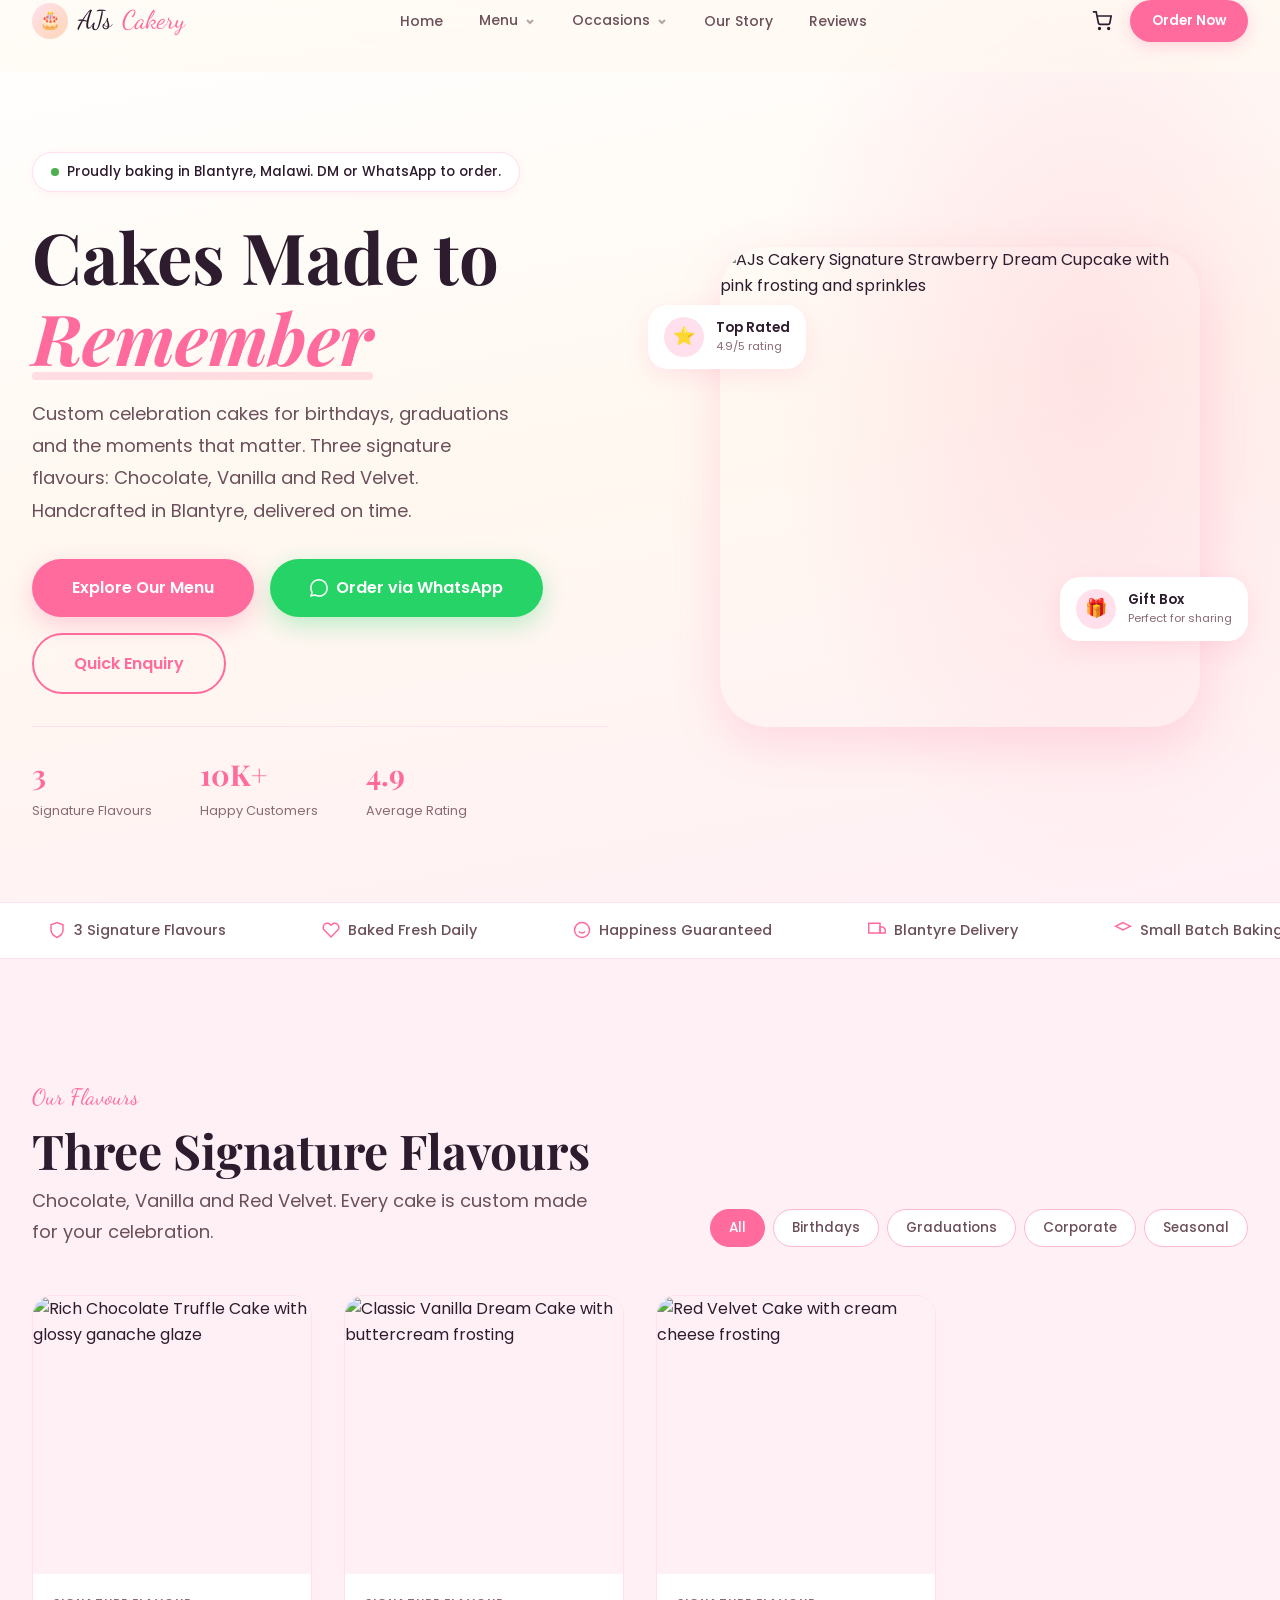
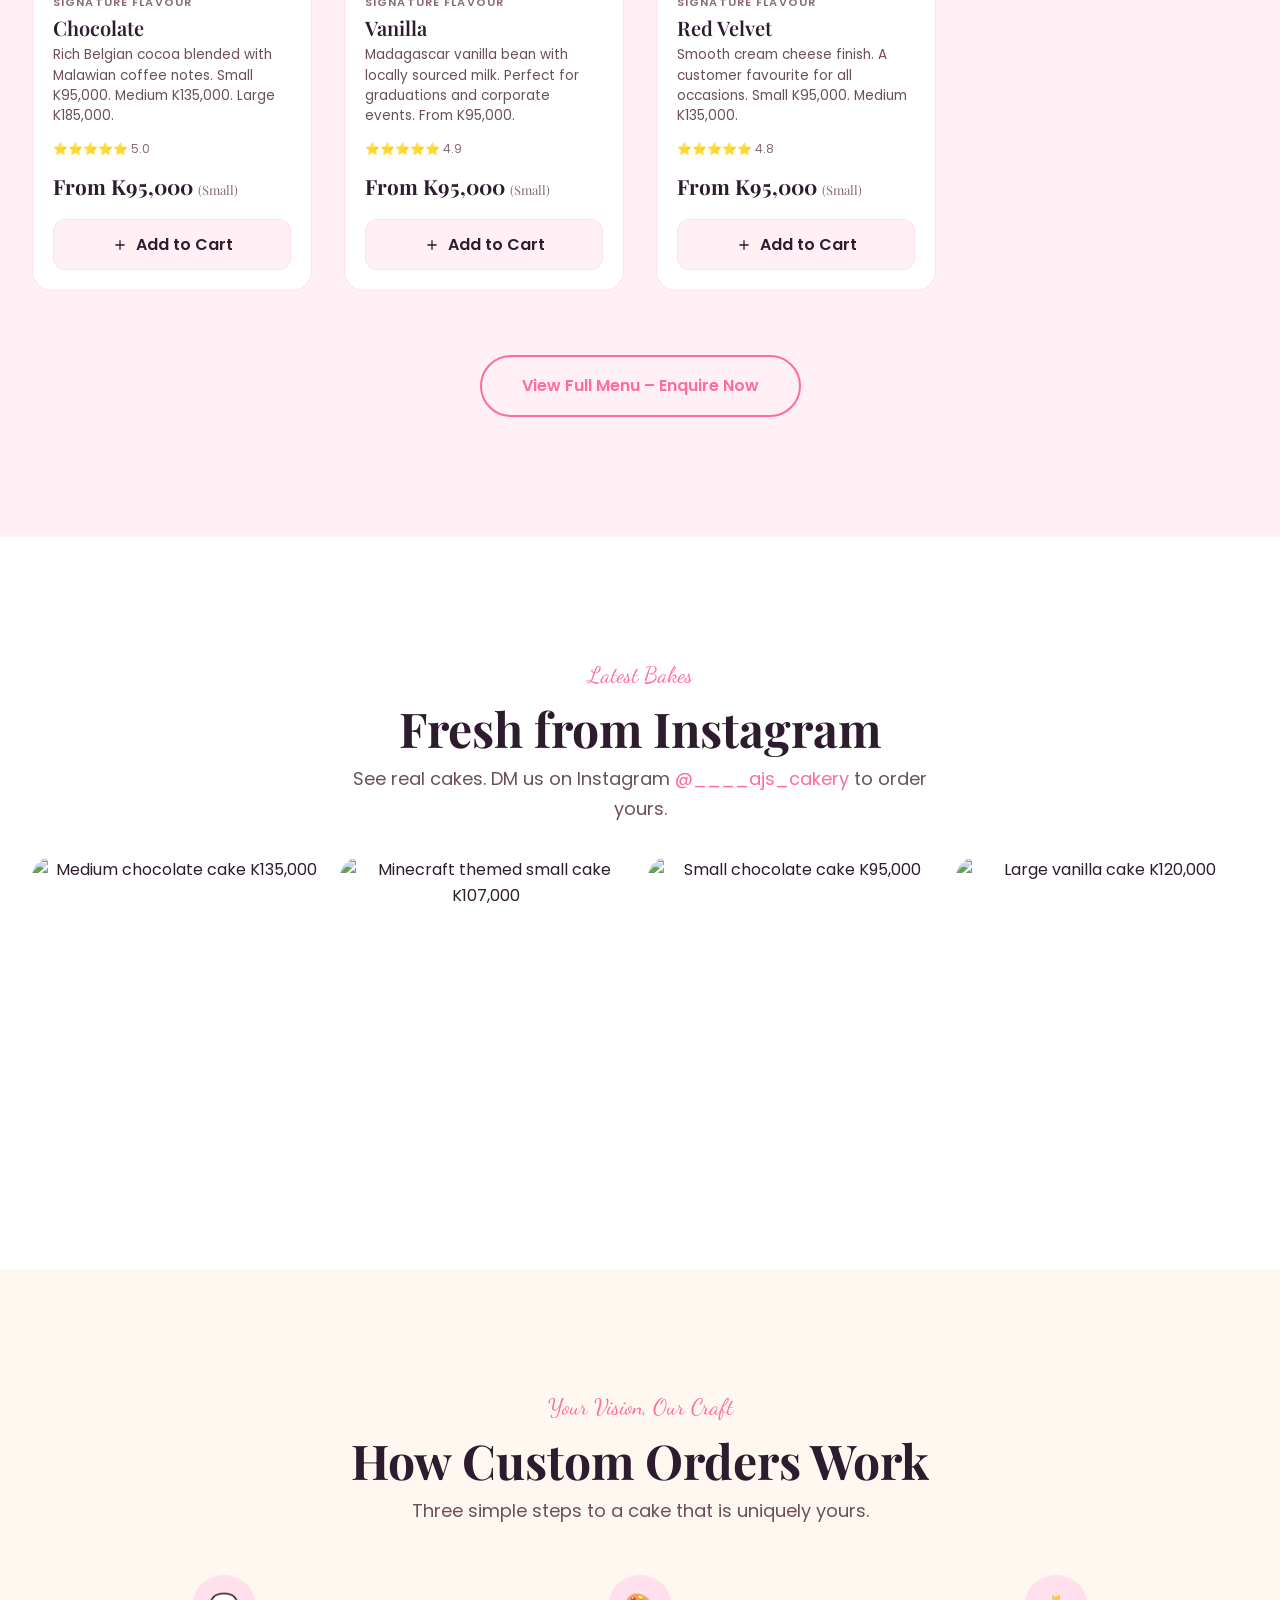
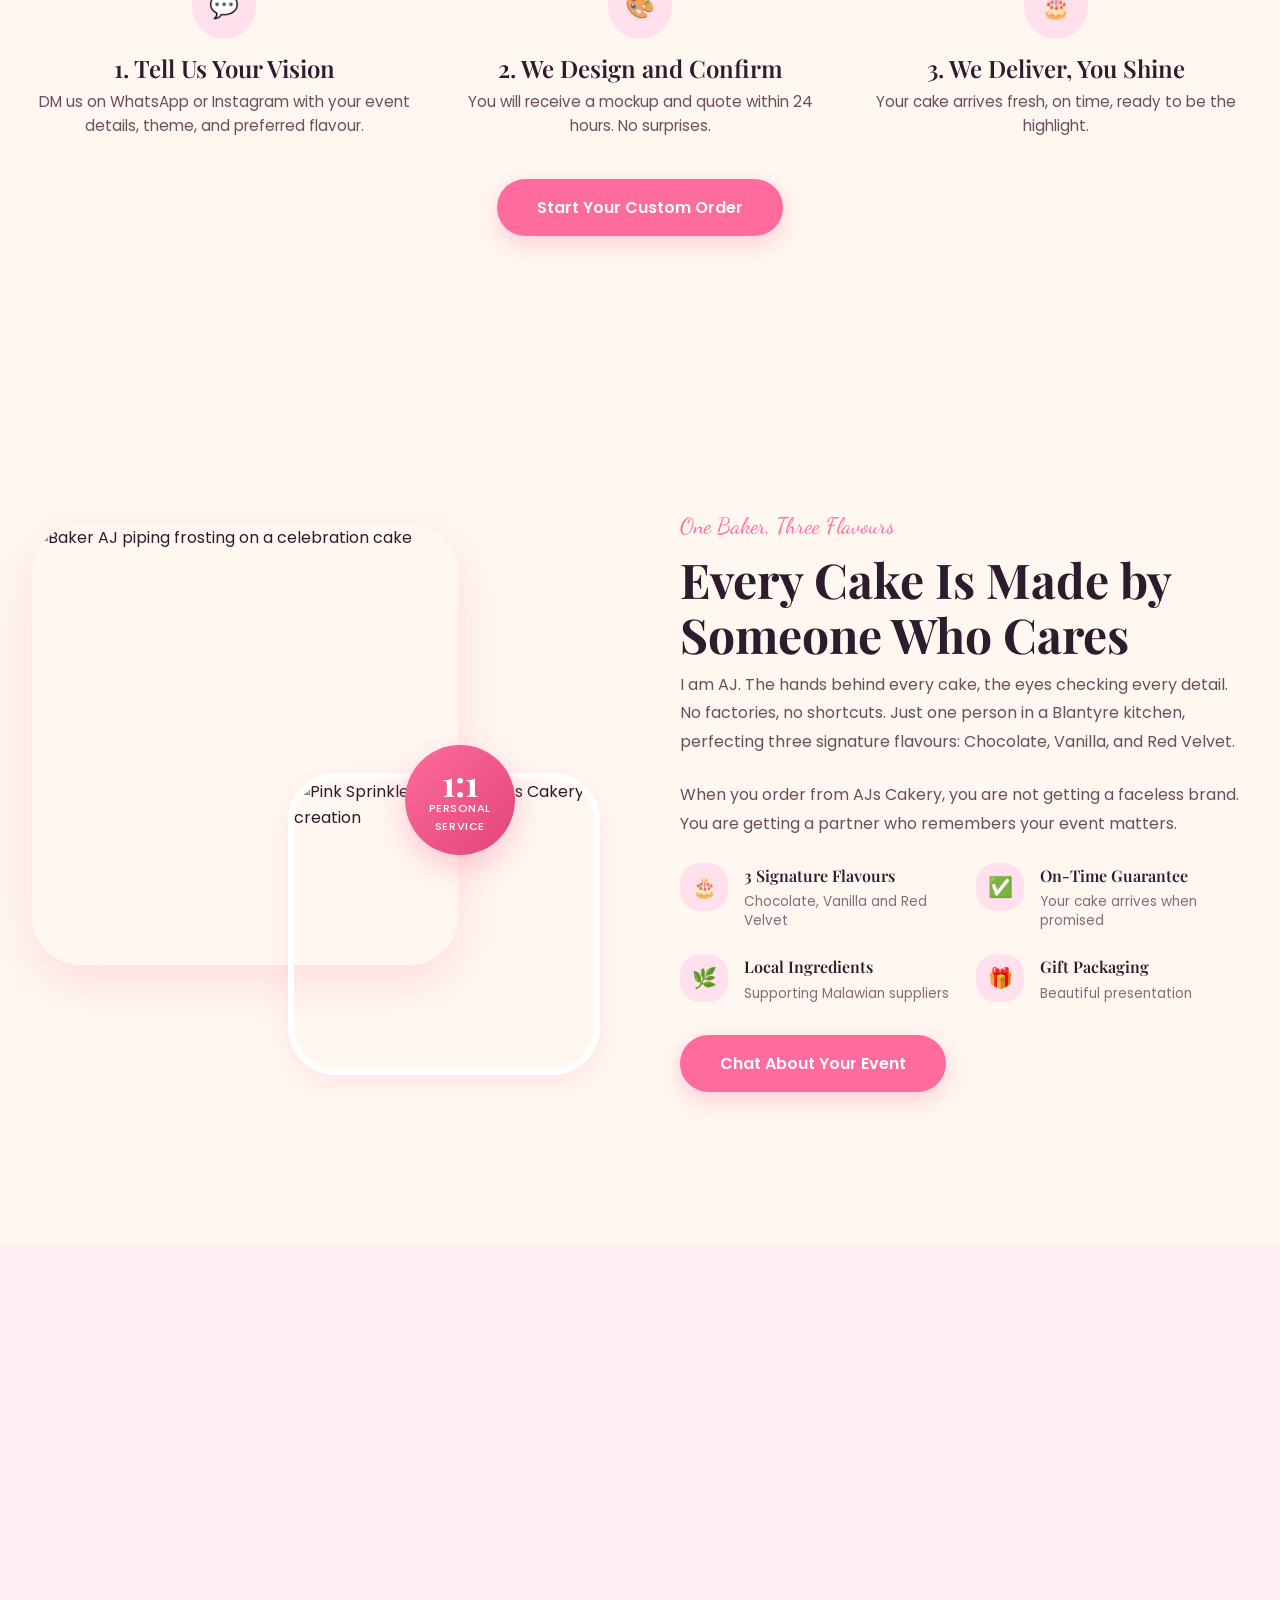
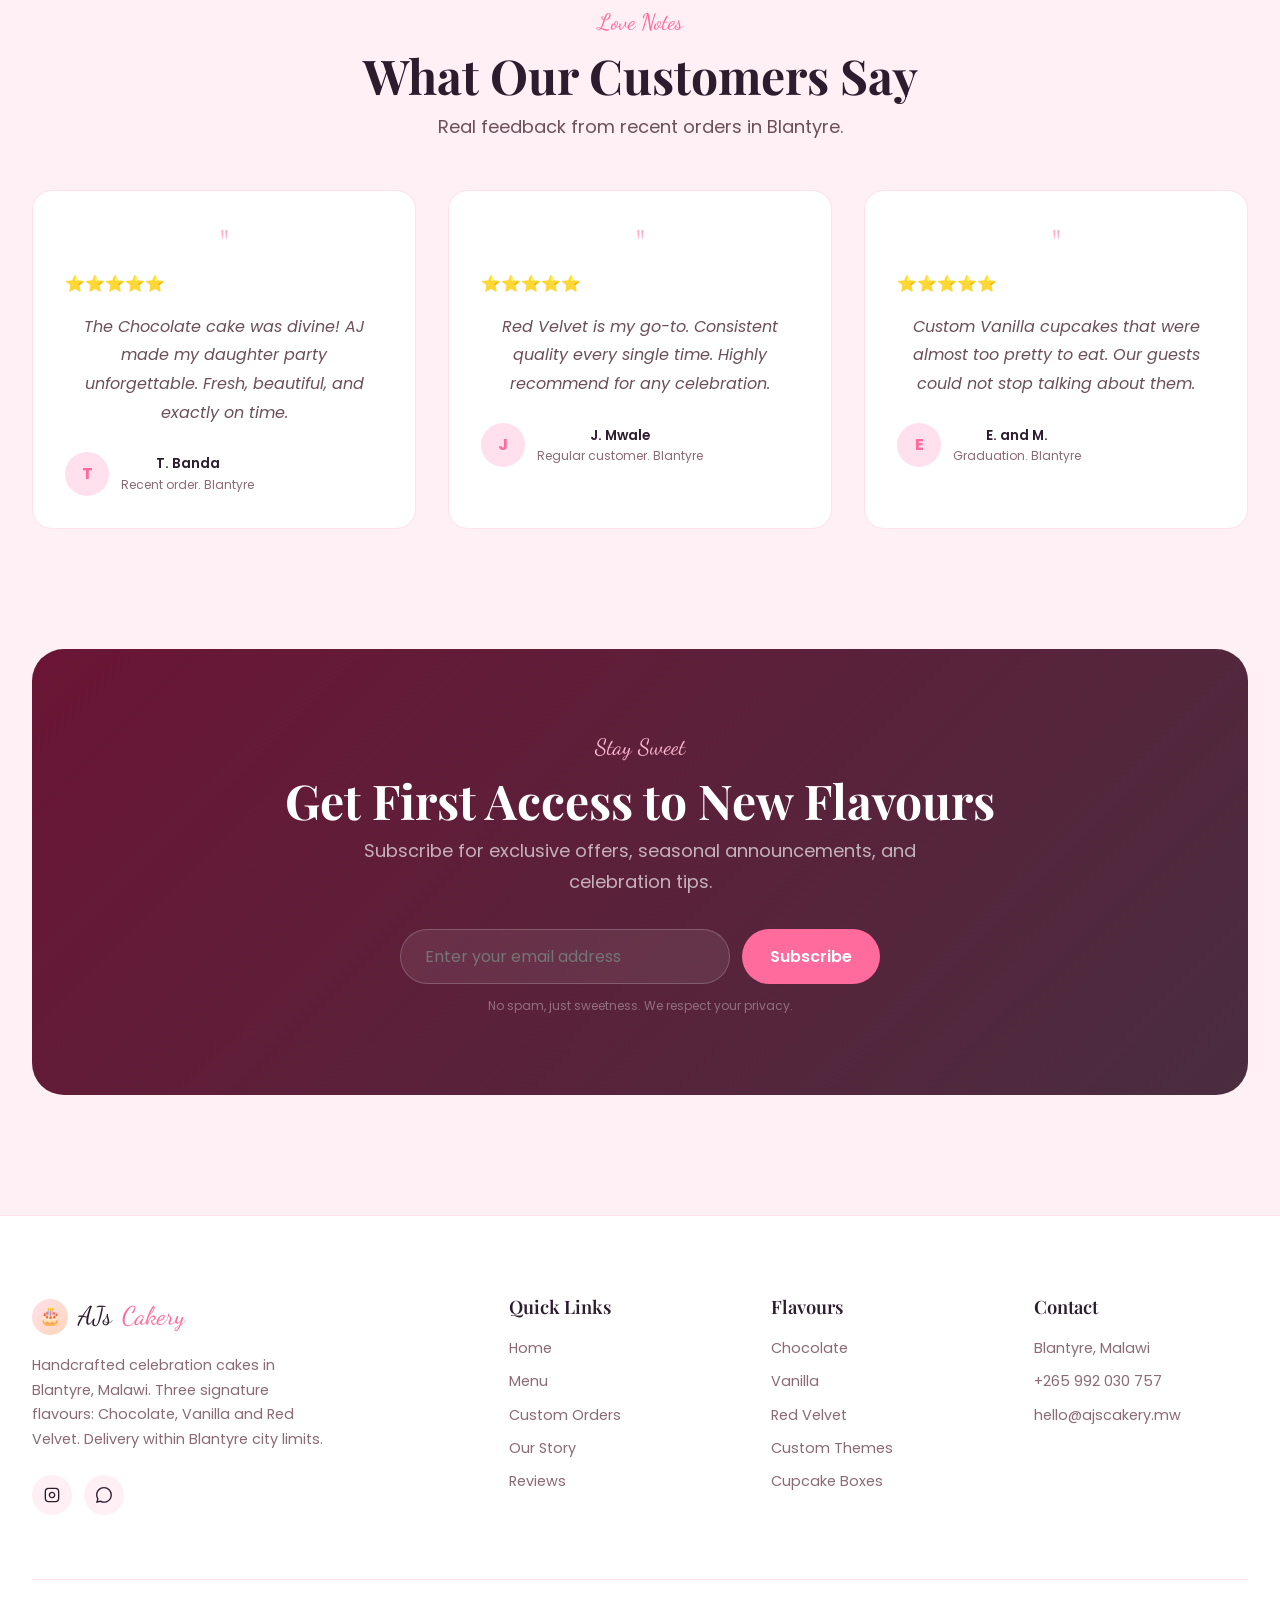
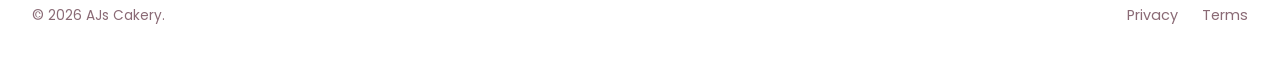
==== commit 9f330996: "Update index.html" ====
--- a/index.html
+++ b/index.html
@@ -5,16 +5,14 @@
 <meta name="viewport" content="width=device-width, initial-scale=1.0">
 <title>AJs Cakery | Custom Celebration Cakes in Blantyre</title>
 <link rel="icon" href="data:image/svg+xml,<svg xmlns=%22http://www.w3.org/2000/svg%22 viewBox=%220 0 100 100%22><text y=%22.9em%22 font-size=%2290%22>🎂</text></svg>">
-<meta name="description" content="Handcrafted cakes for birthdays, graduations & more. Order via WhatsApp. Based in Blantyre, Malawi.">
-
-<!-- Open Graph / Social -->
+<meta name="description" content="Handcrafted cakes for birthdays, graduations and more. Order via WhatsApp. Based in Blantyre, Malawi.">
+
 <meta property="og:title" content="AJs Cakery – Custom Celebration Cakes in Blantyre">
-<meta property="og:description" content="Handcrafted cakes for birthdays, graduations & more. Three signature flavours: Chocolate, Vanilla & Red Velvet.">
+<meta property="og:description" content="Handcrafted cakes for birthdays, graduations and more. Three signature flavours: Chocolate, Vanilla & Red Velvet.">
 <meta property="og:image" content="https://image.qwenlm.ai/public_source/0dc42c01-f158-4b70-bc50-303ec55e8772/1a39b17f2-b184-4d7a-8d98-e52cea4bd7e9.png">
 <meta property="og:type" content="website">
 <meta name="twitter:card" content="summary_large_image">
 
-<!-- Schema.org LocalBusiness -->
 <script type="application/ld+json">
 {
   "@context": "https://schema.org",
@@ -24,142 +22,308 @@
   "telephone": "+265992030757",
   "address": { "@type": "PostalAddress", "addressLocality": "Blantyre", "addressCountry": "MW" },
   "image": "https://image.qwenlm.ai/public_source/0dc42c01-f158-4b70-bc50-303ec55e8772/1a39b17f2-b184-4d7a-8d98-e52cea4bd7e9.png",
-  "url": "https://ajscakery.mw"
+  "url": "https://ajscakery.mw",
+  "areaServed": { "@type": "City", "name": "Blantyre" },
+  "openingHours": "Mo-Sa 09:00-18:00"
 }
 </script>
 
-<!-- Preload hero image -->
 <link rel="preload" as="image" href="https://image.qwenlm.ai/public_source/0dc42c01-f158-4b70-bc50-303ec55e8772/1a39b17f2-b184-4d7a-8d98-e52cea4bd7e9.png" fetchpriority="high">
 
-<!-- Fonts -->
 <link rel="preconnect" href="https://fonts.googleapis.com">
 <link rel="preconnect" href="https://fonts.gstatic.com" crossorigin>
 <link href="https://fonts.googleapis.com/css2?family=Playfair+Display:ital,wght@0,400;0,600;0,700;1,400;1,600&family=Poppins:wght@300;400;500;600;700&family=Dancing+Script:wght@400;500;600;700&display=swap" rel="stylesheet">
 
 <style>
-/* ============================================
-CSS RESET & VARIABLES
-============================================ */
 *, *::before, *::after { margin: 0; padding: 0; box-sizing: border-box; }
 :root {
---pink-50: #FFF0F5; --pink-100: #FFE0EC; --pink-200: #FFB8D2;
---pink-400: #FF6B9D; --pink-600: #E0457A; --pink-900: #6B1535;
---cream: #FFF8F0; --peach: #FFD6B8; --gold: #F5C842; --rose: #FF8FAB;
---white: #FFFFFF; --text: #2D1B2E; --text-mid: #6B4F5A; --text-soft: #B899A6;
---font-display: 'Playfair Display', Georgia, serif;
---font-body: 'Poppins', sans-serif;
---font-script: 'Dancing Script', cursive;
---section-gap: 120px; --section-gap-sm: 80px;
---gap-xs: 8px; --gap-sm: 16px; --gap-md: 32px; --gap-lg: 64px; --gap-xl: 96px;
---radius-sm: 12px; --radius-md: 20px; --radius-lg: 32px; --radius-xl: 48px; --radius-full: 9999px;
---shadow-sm: 0 2px 8px rgba(255, 107, 157, 0.08);
---shadow-md: 0 8px 24px rgba(255, 107, 157, 0.14);
---shadow-lg: 0 16px 48px rgba(255, 107, 157, 0.20);
---nav-height: 80px;
---ease: cubic-bezier(0.16, 1, 0.3, 1);
---fast: 200ms var(--ease); --base: 400ms var(--ease);
---modal-bg: rgba(45, 27, 46, 0.7);
---modal-card-bg: var(--white);
---modal-radius: 24px;
---modal-shadow: 0 20px 50px rgba(45, 27, 46, 0.3);
+  --pink-50: #FFF0F5; --pink-100: #FFE0EC; --pink-200: #FFB8D2;
+  --pink-400: #FF6B9D; --pink-600: #E0457A; --pink-900: #6B1535;
+  --cream: #FFF8F0; --peach: #FFD6B8; --gold: #F5C842;
+  --white: #FFFFFF; --text: #2D1B2E; --text-mid: #6B4F5A;
+  --text-soft: #8A6A75;
+  --font-display: 'Playfair Display', Georgia, serif;
+  --font-body: 'Poppins', sans-serif;
+  --font-script: 'Dancing Script', cursive;
+  --section-gap: 120px; --section-gap-sm: 80px;
+  --gap-xs: 8px; --gap-sm: 16px; --gap-md: 32px; --gap-lg: 64px;
+  --radius-sm: 12px; --radius-md: 20px; --radius-lg: 32px; --radius-xl: 48px; --radius-full: 9999px;
+  --shadow-sm: 0 2px 8px rgba(255, 107, 157, 0.08);
+  --shadow-md: 0 8px 24px rgba(255, 107, 157, 0.14);
+  --shadow-lg: 0 16px 48px rgba(255, 107, 157, 0.20);
+  --nav-height: 72px;
+  --ease: cubic-bezier(0.16, 1, 0.3, 1);
+  --fast: 200ms var(--ease); --base: 400ms var(--ease);
+  --modal-bg: rgba(45, 27, 46, 0.7);
+  --modal-card-bg: var(--white);
+  --modal-radius: 24px;
+  --modal-shadow: 0 20px 50px rgba(45, 27, 46, 0.3);
+  --delivery-green: #2E7D32;
+  --danger: #E53935;
+  --whatsapp-green: #25D366;
 }
 html { scroll-behavior: smooth; -webkit-font-smoothing: antialiased; }
 body {
-font-family: var(--font-body); font-size: 16px; line-height: 1.6; color: var(--text);
-background-color: var(--pink-50); overflow-x: hidden;
+  font-family: var(--font-body); font-size: 16px; line-height: 1.6; color: var(--text);
+  background-color: var(--pink-50); overflow-x: hidden;
 }
 img { max-width: 100%; height: auto; display: block; }
 a { text-decoration: none; color: inherit; transition: color var(--fast); }
+a[target="_blank"] { position: relative; }
 button { cursor: pointer; border: none; background: none; font-family: inherit; font-size: inherit; color: inherit; }
 ul, ol { list-style: none; }
 input, textarea, select { font-family: inherit; font-size: inherit; width: 100%; }
 
-/* Skip to content */
 .skip-link {
-position: absolute; top: -100px; left: 16px; background: var(--pink-400); color: white;
-padding: 8px 16px; border-radius: var(--radius-sm); z-index: 10000;
-transition: top 0.2s;
+  position: absolute; top: -100px; left: 16px; background: var(--pink-400); color: white;
+  padding: 8px 16px; border-radius: var(--radius-sm); z-index: 10000; transition: top 0.2s;
 }
 .skip-link:focus { top: 16px; }
 
-/* Utility */
-.container { width: 100%; max-width: 1280px; margin: 0 auto; padding: 0 32px; }
-.section { padding: var(--section-gap) 0; }
-.text-center { text-align: center; }
-.sr-only { position: absolute; width: 1px; height: 1px; padding: 0; margin: -1px; overflow: hidden; clip: rect(0,0,0,0); white-space: nowrap; border: 0; }
-h1, h2, h3, h4 { font-family: var(--font-display); color: var(--text); line-height: 1.15; }
-h1 { font-size: clamp(2.8rem, 5.5vw, 4.5rem); font-weight: 700; }
-h2 { font-size: clamp(2rem, 4vw, 3rem); font-weight: 700; margin-bottom: var(--gap-xs); }
-h3 { font-size: 1.5rem; font-weight: 600; }
-.script { font-family: var(--font-script); color: var(--pink-400); font-size: 1.4rem; display: inline-block; margin-bottom: var(--gap-xs); }
-.lead { font-size: 1.125rem; color: var(--text-mid); max-width: 580px; margin: 0 auto var(--gap-md); line-height: 1.7; }
-
-/* Buttons */
-.btn {
-display: inline-flex; align-items: center; justify-content: center; gap: var(--gap-xs);
-padding: 14px 32px; font-weight: 600; border-radius: var(--radius-full);
-transition: all var(--fast); white-space: nowrap; position: relative; overflow: hidden;
-}
-.btn-primary { background: var(--pink-400); color: var(--white); box-shadow: 0 8px 24px rgba(255,107,157,0.3); }
-.btn-primary:hover { transform: translateY(-3px); box-shadow: 0 12px 32px rgba(255,107,157,0.4); background: var(--pink-600); }
-.btn-outline { background: transparent; border: 2px solid var(--pink-400); color: var(--pink-400); }
-.btn-outline:hover { background: var(--pink-400); color: var(--white); }
-.btn-whatsapp { background: #25D366; color: white; box-shadow: 0 8px 24px rgba(37, 211, 102, 0.3); }
-.btn-whatsapp:hover { background: #128C7E; transform: translateY(-3px); box-shadow: 0 12px 32px rgba(37, 211, 102, 0.4); }
-.btn-sm { padding: 10px 24px; font-size: 0.875rem; }
-.btn-lg { padding: 16px 40px; font-size: 1rem; }
-.btn-full { width: 100%; }
-.btn svg { width: 18px; height: 18px; transition: transform var(--fast); }
-.btn:hover svg { transform: translateX(4px); }
-.btn-whatsapp svg { width: 18px; height: 18px; }
-
-/* Ripple effect */
-.ripple { position: absolute; border-radius: 50%; background: rgba(255,255,255,0.4); transform: scale(0); animation: ripple-anim 0.6s linear; pointer-events: none; }
-@keyframes ripple-anim { to { transform: scale(4); opacity: 0; } }
-
-/* Floating WhatsApp (mobile) */
+/* Focus-visible */
+.btn:focus-visible, .nav__dropdown-trigger:focus-visible,
+.nav__cart:focus-visible, .filter-btn:focus-visible,
+.product-card__add:focus-visible {
+  outline: 3px solid var(--pink-600); outline-offset: 2px; border-radius: 4px;
+}
+
+/* ============================================
+NAVIGATION - DESKTOP
+============================================ */
+.nav {
+  position: fixed; top: 0; left: 0; right: 0;
+  height: var(--nav-height); z-index: 1000;
+  transition: all var(--base);
+  background: rgba(255, 248, 240, 0.6);
+  backdrop-filter: blur(20px) saturate(180%);
+  -webkit-backdrop-filter: blur(20px) saturate(180%);
+  border-bottom: 1px solid transparent;
+}
+.nav.scrolled {
+  background: rgba(255, 253, 251, 0.95);
+  border-bottom-color: var(--pink-100);
+  box-shadow: 0 1px 12px rgba(255, 107, 157, 0.06);
+}
+.nav__inner {
+  display: flex; align-items: center; justify-content: space-between;
+  height: 100%; gap: 32px;
+}
+.nav__logo {
+  font-family: var(--font-script); font-size: 1.6rem; color: var(--text);
+  display: flex; align-items: center; gap: 10px; flex-shrink: 0;
+  transition: transform 0.3s var(--ease);
+}
+.nav__logo:hover { transform: scale(1.02); }
+.nav__logo-icon {
+  width: 36px; height: 36px;
+  background: linear-gradient(135deg, var(--pink-100), var(--peach));
+  border-radius: 50%; display: flex; align-items: center; justify-content: center; font-size: 18px;
+}
+.nav__logo span { color: var(--pink-400); }
+
+.nav__center { display: flex; align-items: center; flex: 1; justify-content: center; gap: 4px; }
+
+.nav__dropdown { position: relative; }
+.nav__dropdown-trigger {
+  display: inline-flex; align-items: center; gap: 6px;
+  font-size: 0.875rem; font-weight: 500; color: var(--text-mid);
+  padding: 8px 16px; border-radius: var(--radius-full);
+  transition: all var(--fast); cursor: pointer; user-select: none;
+}
+.nav__dropdown-trigger:hover,
+.nav__dropdown-trigger[aria-expanded="true"] {
+  color: var(--text); background: var(--pink-100);
+}
+.nav__dropdown-trigger svg {
+  width: 12px; height: 12px; transition: transform 0.25s var(--ease); opacity: 0.5;
+}
+.nav__dropdown-trigger[aria-expanded="true"] svg { transform: rotate(180deg); opacity: 0.8; }
+
+.nav__dropdown-menu {
+  position: absolute; top: calc(100% + 12px); left: 50%;
+  transform: translateX(-50%) translateY(-8px);
+  min-width: 520px; background: var(--white);
+  border: 1px solid var(--pink-100); border-radius: var(--radius-md);
+  padding: 8px;
+  box-shadow: 0 12px 40px rgba(45, 27, 46, 0.12), 0 2px 8px rgba(255, 107, 157, 0.06);
+  opacity: 0; visibility: hidden; pointer-events: none;
+  transition: all 0.25s var(--ease); z-index: 1001;
+}
+.nav__dropdown-menu::before {
+  content: ''; position: absolute; top: -6px; left: 50%;
+  transform: translateX(-50%) rotate(45deg);
+  width: 12px; height: 12px; background: var(--white);
+  border-left: 1px solid var(--pink-100); border-top: 1px solid var(--pink-100);
+}
+.nav__dropdown.active .nav__dropdown-menu {
+  opacity: 1; visibility: visible; pointer-events: auto;
+  transform: translateX(-50%) translateY(0);
+}
+.nav__dropdown-menu--simple { min-width: 220px; padding: 8px; }
+.nav__dropdown-grid { display: grid; grid-template-columns: 1fr 1fr; gap: 4px; }
+
+.nav__dropdown-item {
+  display: flex; align-items: flex-start; gap: 14px; padding: 14px 16px;
+  border-radius: var(--radius-sm); transition: all var(--fast); text-decoration: none;
+}
+.nav__dropdown-item:hover { background: var(--pink-50); }
+.nav__dropdown-item-icon {
+  width: 40px; height: 40px; border-radius: 10px;
+  display: flex; align-items: center; justify-content: center;
+  font-size: 20px; flex-shrink: 0;
+}
+.nav__dropdown-item-icon--chocolate { background: #F3E5F5; }
+.nav__dropdown-item-icon--vanilla { background: #FFF8E1; }
+.nav__dropdown-item-icon--redvelvet { background: #FCE4EC; }
+.nav__dropdown-item-icon--birthday { background: #E8F5E9; }
+.nav__dropdown-item-icon--graduation { background: #E3F2FD; }
+.nav__dropdown-item-icon--corporate { background: #EDE7F6; }
+.nav__dropdown-item-icon--custom { background: #FFF3E0; }
+.nav__dropdown-item-icon--cupcake { background: #F3E5F5; }
+.nav__dropdown-item-content { flex: 1; }
+.nav__dropdown-item-title { font-weight: 600; font-size: 0.875rem; color: var(--text); margin-bottom: 2px; }
+.nav__dropdown-item-desc { font-size: 0.75rem; color: var(--text-soft); line-height: 1.4; }
+.nav__dropdown-item-arrow {
+  width: 16px; height: 16px; color: var(--text-soft); flex-shrink: 0;
+  transition: all var(--fast); opacity: 0; transform: translateX(-4px);
+}
+.nav__dropdown-item:hover .nav__dropdown-item-arrow { opacity: 1; transform: translateX(0); }
+.nav__dropdown-menu--simple .nav__dropdown-item { padding: 10px 14px; gap: 10px; }
+.nav__dropdown-menu--simple .nav__dropdown-item-icon { width: 32px; height: 32px; border-radius: 8px; font-size: 16px; }
+
+.nav__actions { display: flex; align-items: center; gap: 8px; flex-shrink: 0; }
+.nav__cart {
+  position: relative; width: 40px; height: 40px;
+  background: transparent; border-radius: 50%;
+  display: flex; align-items: center; justify-content: center; transition: all var(--fast);
+}
+.nav__cart:hover { background: var(--pink-100); }
+.nav__cart svg { width: 20px; height: 20px; color: var(--text); }
+.nav__badge {
+  position: absolute; top: 2px; right: 2px; width: 18px; height: 18px;
+  background: var(--pink-400); color: var(--white); font-size: 10px; font-weight: 700;
+  border-radius: 50%; display: flex; align-items: center; justify-content: center;
+  border: 2px solid var(--white);
+  transform: scale(0); transition: transform var(--fast);
+}
+.nav__badge.visible { transform: scale(1); }
+
+.nav__order-btn {
+  display: inline-flex; align-items: center; gap: 6px;
+  padding: 10px 22px; font-weight: 600; border-radius: var(--radius-full);
+  background: var(--pink-400); color: var(--white); font-size: 0.85rem;
+  box-shadow: 0 4px 16px rgba(255, 107, 157, 0.25);
+  transition: all var(--fast); white-space: nowrap;
+}
+.nav__order-btn:hover {
+  background: var(--pink-600); transform: translateY(-1px);
+  box-shadow: 0 6px 20px rgba(255, 107, 157, 0.35);
+}
+
+.nav__hamburger {
+  display: none; width: 44px; height: 44px;
+  align-items: center; justify-content: center; cursor: pointer;
+  z-index: 10001; position: relative;
+}
+.nav__hamburger svg { width: 24px; height: 24px; color: var(--text); }
+
+/* ============================================
+MOBILE MENU - Clean full-screen overlay
+============================================ */
+.mobile-menu {
+  position: fixed; top: 0; left: 0; right: 0; bottom: 0;
+  background: var(--white);
+  z-index: 9999;
+  display: flex; flex-direction: column;
+  opacity: 0; visibility: hidden;
+  transition: opacity 0.35s var(--ease), visibility 0.35s;
+  overflow-y: auto;
+  -webkit-overflow-scrolling: touch;
+}
+.mobile-menu.active { opacity: 1; visibility: visible; }
+
+.mobile-menu__header {
+  display: flex; align-items: center; justify-content: space-between;
+  padding: 20px 24px;
+  border-bottom: 1px solid var(--pink-100);
+  flex-shrink: 0;
+  background: var(--white);
+}
+.mobile-menu__header .nav__logo { font-size: 1.4rem; }
+.mobile-menu__close {
+  width: 40px; height: 40px;
+  display: flex; align-items: center; justify-content: center;
+  border-radius: 50%; transition: background var(--fast);
+}
+.mobile-menu__close:hover { background: var(--pink-100); }
+.mobile-menu__close svg { width: 22px; height: 22px; }
+
+.mobile-menu__body { flex: 1; padding: 8px 0; }
+
+.mobile-menu__item {
+  display: flex; align-items: center; justify-content: space-between;
+  padding: 16px 24px;
+  font-size: 1.05rem; font-weight: 500; color: var(--text);
+  border-radius: 0;
+  transition: all var(--fast);
+  width: 100%;
+  text-align: left;
+  position: relative;
+}
+.mobile-menu__item:hover { background: var(--pink-50); }
+.mobile-menu__item.active {
+  background: var(--pink-100);
+  color: var(--pink-600);
+}
+
+.mobile-menu__chevron {
+  width: 18px; height: 18px;
+  transition: transform 0.3s var(--ease);
+  flex-shrink: 0;
+  opacity: 0.5;
+}
+.mobile-menu__item[aria-expanded="true"] .mobile-menu__chevron {
+  transform: rotate(180deg);
+  opacity: 0.8;
+}
+
+.mobile-menu__sub {
+  overflow: hidden;
+  max-height: 0;
+  transition: max-height 0.35s var(--ease);
+  background: var(--pink-50);
+}
+.mobile-menu__sub.open { max-height: 500px; }
+.mobile-menu__sub a {
+  display: block; padding: 12px 24px 12px 40px;
+  font-size: 0.95rem; color: var(--text-mid);
+  transition: all var(--fast);
+}
+.mobile-menu__sub a:hover { color: var(--pink-600); background: var(--pink-100); }
+
+/* ============================================
+FLOATING WHATSAPP
+============================================ */
 .floating-whatsapp {
-position: fixed; bottom: 24px; right: 24px; width: 56px; height: 56px;
-background: #25D366; color: white; border-radius: 50%; display: none;
-align-items: center; justify-content: center; box-shadow: 0 8px 24px rgba(37, 211, 102, 0.4);
-z-index: 999; font-size: 24px; transition: transform 0.3s;
+  position: fixed; bottom: 24px; right: 24px; width: 56px; height: 56px;
+  background: var(--whatsapp-green); color: white; border-radius: 50%;
+  display: none; align-items: center; justify-content: center;
+  box-shadow: 0 8px 24px rgba(37, 211, 102, 0.4); z-index: 998;
+  font-size: 26px; transition: transform 0.3s;
 }
 .floating-whatsapp:hover { transform: scale(1.1); }
 @media (max-width: 768px) { .floating-whatsapp { display: flex; } }
 
-/* Navigation */
-.nav {
-position: fixed; top: 0; left: 0; right: 0; height: var(--nav-height); z-index: 1000;
-transition: all var(--base);
-background: rgba(255, 248, 240, 0.75); backdrop-filter: blur(16px);
-}
-.nav.scrolled { background: rgba(255, 253, 251, 0.95); box-shadow: var(--shadow-sm); }
-.nav__inner { display: flex; align-items: center; justify-content: space-between; height: 100%; }
-.nav__logo { font-family: var(--font-script); font-size: 1.8rem; color: var(--text); display: flex; align-items: center; gap: 12px; }
-.nav__logo-icon { width: 42px; height: 42px; background: linear-gradient(135deg, var(--pink-100), var(--peach)); border-radius: 50%; display: flex; align-items: center; justify-content: center; font-size: 20px; }
-.nav__logo span { color: var(--pink-400); }
-.nav__links { display: flex; gap: 24px; }
-.nav__link { font-size: 0.95rem; font-weight: 500; color: var(--text-mid); padding: 8px 12px; border-radius: var(--radius-full); transition: all var(--fast); }
-.nav__link:hover, .nav__link.active { color: var(--text); background: var(--pink-100); }
-.nav__actions { display: flex; align-items: center; gap: 12px; }
-.nav__whatsapp { display: inline-flex; align-items: center; gap: 6px; padding: 10px 20px; font-weight: 600; border-radius: var(--radius-full); background: #25D366; color: white; font-size: 0.9rem; box-shadow: 0 4px 12px rgba(37, 211, 102, 0.25); transition: all var(--fast); }
-.nav__whatsapp:hover { background: #128C7E; transform: translateY(-2px); }
-.nav__whatsapp svg { width: 16px; height: 16px; }
-.nav__cart { position: relative; width: 44px; height: 44px; background: var(--pink-100); border-radius: 50%; display: flex; align-items: center; justify-content: center; transition: all var(--fast); }
-.nav__cart:hover { background: var(--pink-200); }
-.nav__cart svg { width: 20px; height: 20px; color: var(--text); }
-.nav__badge { position: absolute; top: 0; right: 0; width: 20px; height: 20px; background: var(--pink-400); color: var(--white); font-size: 11px; font-weight: 700; border-radius: 50%; display: flex; align-items: center; justify-content: center; border: 2px solid var(--white); transform: scale(0); transition: transform var(--fast); }
-.nav__badge.visible { transform: scale(1); }
-.nav__hamburger { display: none; flex-direction: column; gap: 5px; width: 24px; z-index: 10001; padding: 8px; cursor: pointer; }
-.nav__hamburger span { display: block; width: 100%; height: 2px; background: var(--text); border-radius: 2px; transition: all var(--fast); }
-.nav__hamburger.active span:nth-child(1) { transform: rotate(45deg) translate(5px, 5px); }
-.nav__hamburger.active span:nth-child(2) { opacity: 0; }
-.nav__hamburger.active span:nth-child(3) { transform: rotate(-45deg) translate(5px, -5px); }
-
-/* Cart Drawer */
+/* ============================================
+CART DRAWER
+============================================ */
 .cart-overlay { position: fixed; inset: 0; background: rgba(45, 27, 46, 0.35); z-index: 2000; opacity: 0; visibility: hidden; transition: all var(--base); }
 .cart-overlay.active { opacity: 1; visibility: visible; }
-.cart-drawer { position: absolute; top: 0; right: 0; bottom: 0; width: 100%; max-width: 400px; background: var(--white); border-left: 1px solid var(--pink-100); transform: translateX(100%); transition: transform var(--base); display: flex; flex-direction: column; }
+.cart-drawer {
+  position: absolute; top: 0; right: 0; bottom: 0; width: 100%; max-width: 400px;
+  background: var(--white); border-left: 1px solid var(--pink-100);
+  transform: translateX(100%); transition: transform var(--base); display: flex; flex-direction: column;
+}
 .cart-overlay.active .cart-drawer { transform: translateX(0); }
 .cart-drawer__header { padding: 24px; border-bottom: 1px solid var(--pink-100); display: flex; justify-content: space-between; align-items: center; }
 .cart-drawer__title { font-family: var(--font-display); font-size: 1.5rem; }
@@ -172,79 +336,139 @@
 .cart-item__info { flex: 1; }
 .cart-item__name { font-weight: 600; color: var(--text); margin-bottom: 4px; }
 .cart-item__price { color: var(--pink-400); font-weight: 700; }
+.cart-item__qty { display: flex; align-items: center; gap: 8px; margin-top: 8px; }
+.qty-btn { width: 28px; height: 28px; border-radius: 50%; background: var(--pink-50); display: flex; align-items: center; justify-content: center; font-size: 0.85rem; font-weight: 700; transition: all var(--fast); }
+.qty-btn:hover { background: var(--pink-200); }
+.cart-item__remove { color: var(--text-soft); font-size: 0.75rem; margin-left: auto; transition: color var(--fast); }
+.cart-item__remove:hover { color: var(--danger); }
 .cart-drawer__footer { padding: 24px; border-top: 1px solid var(--pink-100); background: var(--pink-50); }
-.cart-drawer__total { display: flex; justify-content: space-between; font-size: 1.25rem; font-weight: 700; margin-bottom: 20px; color: var(--text); }
-
-/* Fullscreen Menu Overlay */
-.menu-overlay { position: fixed; inset: 0; display: flex; transform: translateY(-100%); background: var(--white); z-index: 9999; }
-.menu-left, .menu-right { flex: 1; display: flex; align-items: center; justify-content: center; opacity: 0; }
-.menu-left { background: var(--cream); transform: translateX(-40px); }
-.menu-right { background: var(--pink-50); transform: translateX(40px); overflow: hidden; position: relative; }
-.menu-left nav { display: flex; flex-direction: column; gap: 32px; text-align: left; padding: 0 40px; }
-.menu-left nav a { font-family: var(--font-display); font-size: 2.5rem; font-weight: 600; color: var(--text); position: relative; text-decoration: none; display: inline-block; transition: transform 0.3s, color 0.3s; }
-.menu-left nav a:hover { transform: translateX(10px); color: var(--pink-400); }
-.menu-left nav a::after { content: ""; position: absolute; left: 0; bottom: -8px; width: 0%; height: 3px; background: var(--pink-400); transition: width 0.3s var(--ease); }
-.menu-left nav a:hover::after { width: 100%; }
-.menu-right .menu-image { width: 80%; height: 70%; background: url('https://image.qwenlm.ai/public_source/0dc42c01-f158-4b70-bc50-303ec55e8772/1a39b17f2-b184-4d7a-8d98-e52cea4bd7e9.png') center/cover no-repeat; border-radius: var(--radius-xl); box-shadow: var(--shadow-lg); transform: scale(0.9); }
-.menu-right .menu-brand { position: absolute; bottom: 40px; left: 40px; color: var(--text); font-family: var(--font-display); font-size: 1.8rem; opacity: 0; transform: translateY(20px); }
-.menu-close-btn { position: absolute; top: 24px; right: 32px; z-index: 10002; width: 40px; height: 40px; border-radius: 50%; background: var(--pink-100); display: flex; align-items: center; justify-content: center; font-size: 1.5rem; color: var(--text); transition: background 0.3s; }
-.menu-close-btn:hover { background: var(--pink-200); }
-@media (max-width: 768px) {
-.menu-overlay { flex-direction: column; }
-.menu-left, .menu-right { flex: none; width: 100%; min-height: 50vh; }
-.menu-left { order: 1; }
-.menu-right { order: 0; }
-.menu-right .menu-image { height: 60%; }
-}
-
-/* Cursor */
-.cursor { width: 20px; height: 20px; border: 2px solid var(--pink-400); border-radius: 50%; position: fixed; pointer-events: none; z-index: 99999; mix-blend-mode: difference; transition: transform 0.1s; }
-
-/* Hero */
-.hero { min-height: 100vh; display: flex; align-items: center; padding-top: var(--nav-height); position: relative; overflow: hidden; background: linear-gradient(170deg, var(--white) 0%, var(--cream) 50%, var(--pink-50) 100%); }
-.hero::before { content: ''; position: absolute; top: -20%; right: -10%; width: 50%; height: 120%; background: radial-gradient(ellipse, rgba(255,107,157,0.15) 0%, transparent 70%); pointer-events: none; }
+.cart-drawer__total { display: flex; justify-content: space-between; font-size: 1.25rem; font-weight: 700; margin-bottom: 8px; color: var(--text); }
+.cart-drawer__delivery { display: flex; justify-content: space-between; font-size: 0.9rem; color: var(--text-mid); margin-bottom: 12px; padding-top: 8px; border-top: 1px dashed var(--pink-200); }
+.cart-drawer__grand-total { display: flex; justify-content: space-between; font-size: 1.1rem; font-weight: 700; margin-bottom: 16px; color: var(--delivery-green); }
+.cart-actions { display: flex; gap: 8px; margin-top: 8px; }
+.cart-actions .btn-danger { flex: 1; padding: 10px; font-size: 0.85rem; display: flex; align-items: center; justify-content: center; gap: 6px; }
+.cart-actions .btn-danger svg { width: 16px; height: 16px; }
+
+/* ============================================
+UTILITY
+============================================ */
+.container { width: 100%; max-width: 1280px; margin: 0 auto; padding: 0 32px; }
+.section { padding: var(--section-gap) 0; }
+.text-center { text-align: center; }
+h1, h2, h3, h4 { font-family: var(--font-display); color: var(--text); line-height: 1.15; }
+h1 { font-size: clamp(2.8rem, 5.5vw, 4.5rem); font-weight: 700; }
+h2 { font-size: clamp(2rem, 4vw, 3rem); font-weight: 700; margin-bottom: var(--gap-xs); }
+h3 { font-size: 1.5rem; font-weight: 600; }
+.script { font-family: var(--font-script); color: var(--pink-400); font-size: 1.4rem; display: inline-block; margin-bottom: var(--gap-xs); }
+.lead { font-size: 1.125rem; color: var(--text-mid); max-width: 580px; margin: 0 auto var(--gap-md); line-height: 1.7; }
+
+/* Buttons */
+.btn {
+  display: inline-flex; align-items: center; justify-content: center; gap: var(--gap-xs);
+  padding: 14px 32px; font-weight: 600; border-radius: var(--radius-full);
+  transition: all var(--fast); white-space: nowrap; position: relative; overflow: hidden;
+}
+.btn-primary { background: var(--pink-400); color: var(--white); box-shadow: 0 8px 24px rgba(255,107,157,0.3); }
+.btn-primary:hover { transform: translateY(-3px); box-shadow: 0 12px 32px rgba(255,107,157,0.4); background: var(--pink-600); }
+.btn-outline { background: transparent; border: 2px solid var(--pink-400); color: var(--pink-400); }
+.btn-outline:hover { background: var(--pink-400); color: var(--white); }
+.btn-whatsapp { background: var(--whatsapp-green); color: white; box-shadow: 0 8px 24px rgba(37, 211, 102, 0.3); }
+.btn-whatsapp:hover { background: #128C7E; transform: translateY(-3px); box-shadow: 0 12px 32px rgba(37, 211, 102, 0.4); }
+.btn-danger { background: transparent; color: var(--text-soft); border: 1px solid var(--pink-200); }
+.btn-danger:hover { background: var(--danger); color: var(--white); border-color: var(--danger); }
+.btn-sm { padding: 10px 24px; font-size: 0.875rem; }
+.btn-lg { padding: 16px 40px; font-size: 1rem; }
+.btn-full { width: 100%; }
+.btn svg { width: 18px; height: 18px; transition: transform var(--fast); }
+.btn:hover svg { transform: translateX(4px); }
+
+.ripple { position: absolute; border-radius: 50%; background: rgba(255,255,255,0.4); transform: scale(0); animation: ripple-anim 0.6s linear; pointer-events: none; }
+@keyframes ripple-anim { to { transform: scale(4); opacity: 0; } }
+
+/* ============================================
+HERO
+============================================ */
+.hero {
+  min-height: 100vh; display: flex; align-items: center;
+  padding-top: var(--nav-height); position: relative; overflow: hidden;
+  background: linear-gradient(170deg, var(--white) 0%, var(--cream) 50%, var(--pink-50) 100%);
+}
+.hero::before {
+  content: ''; position: absolute; top: -20%; right: -10%; width: 50%; height: 120%;
+  background: radial-gradient(ellipse, rgba(255,107,157,0.15) 0%, transparent 70%); pointer-events: none;
+}
 .hero__inner { display: grid; grid-template-columns: 1fr 1fr; gap: 64px; align-items: center; padding: 80px 0; }
 .hero__content { position: relative; z-index: 2; }
-.hero__badge { display: inline-flex; align-items: center; gap: 8px; padding: 8px 18px; background: var(--white); border: 1px solid var(--pink-100); border-radius: var(--radius-full); font-size: 0.85rem; font-weight: 500; color: var(--text); margin-bottom: 24px; box-shadow: var(--shadow-sm); }
+.hero__badge {
+  display: inline-flex; align-items: center; gap: 8px; padding: 8px 18px;
+  background: var(--white); border: 1px solid var(--pink-100); border-radius: var(--radius-full);
+  font-size: 0.85rem; font-weight: 500; color: var(--text); margin-bottom: 24px; box-shadow: var(--shadow-sm);
+}
 .hero__badge-dot { width: 8px; height: 8px; background: #4CAF50; border-radius: 50%; animation: pulse 2s infinite; }
 .hero__title { margin-bottom: 20px; }
 .hero__title i { font-style: italic; color: var(--pink-400); position: relative; }
 .hero__title i::after { content: ''; position: absolute; bottom: 4px; left: 0; right: 0; height: 8px; background: rgba(255,107,157,0.2); border-radius: 4px; }
 .hero__desc { font-size: 1.125rem; color: var(--text-mid); margin-bottom: 32px; max-width: 480px; line-height: 1.8; }
-.hero__actions { display: flex; gap: 16px; margin-bottom: 48px; flex-wrap: wrap; }
+.hero__actions { display: flex; gap: 16px; margin-bottom: 32px; flex-wrap: wrap; }
 .hero__stats { display: flex; gap: 48px; padding-top: 24px; border-top: 1px solid var(--pink-100); }
 .hero__stat-number { font-family: var(--font-display); font-size: 1.8rem; font-weight: 700; color: var(--pink-400); }
 .hero__stat-label { font-size: 0.8rem; color: var(--text-soft); margin-top: 4px; }
 .hero__image-wrapper { position: relative; display: flex; align-items: center; justify-content: center; }
 .hero__image-container { position: relative; width: 100%; max-width: 480px; }
 .hero__image { width: 100%; border-radius: var(--radius-xl); box-shadow: var(--shadow-lg); animation: float 6s ease-in-out infinite; }
-.hero__floating { position: absolute; background: var(--white); border-radius: var(--radius-md); padding: 12px 16px; box-shadow: var(--shadow-md); display: flex; align-items: center; gap: 12px; animation: float 5s ease-in-out infinite; }
+.hero__floating {
+  position: absolute; background: var(--white); border-radius: var(--radius-md);
+  padding: 12px 16px; box-shadow: var(--shadow-md); display: flex; align-items: center; gap: 12px;
+  animation: float 5s ease-in-out infinite;
+}
 .hero__floating--1 { top: 12%; left: -15%; animation-delay: -1s; }
 .hero__floating--2 { bottom: 18%; right: -10%; animation-delay: -3s; }
-.hero__floating-icon { width: 40px; height: 40px; border-radius: 50%; background: var(--pink-100); display: flex; align-items: center; justify-content: center; font-size: 18px; }
+.hero__floating-icon {
+  width: 40px; height: 40px; border-radius: 50%; background: var(--pink-100);
+  display: flex; align-items: center; justify-content: center; font-size: 18px;
+}
 .hero__floating-text { font-size: 0.85rem; font-weight: 600; color: var(--text); }
 .hero__floating-sub { font-size: 0.7rem; color: var(--text-soft); }
-.price-banner { background: var(--pink-100); border-left: 4px solid var(--pink-400); padding: 16px 24px; border-radius: 0 var(--radius-sm) var(--radius-sm) 0; margin: 24px 0; font-size: 0.9rem; color: var(--text); }
+
+.price-banner {
+  background: var(--pink-100); border-left: 4px solid var(--pink-400);
+  padding: 20px 24px; border-radius: 0 var(--radius-sm) var(--radius-sm) 0;
+  margin: 24px 0; font-size: 0.9rem; color: var(--text); line-height: 1.8;
+}
+.price-banner strong { color: var(--pink-600); }
+.price-banner ul { list-style: none; margin-top: 8px; }
+.price-banner ul li { padding: 2px 0; display: flex; justify-content: space-between; max-width: 280px; }
+.price-banner ul li span:last-child { font-weight: 600; }
+.price-banner em { display: block; margin-top: 8px; font-size: 0.8rem; }
 
 /* Marquee */
 .marquee { padding: 16px 0; border-top: 1px solid var(--pink-100); border-bottom: 1px solid var(--pink-100); overflow: hidden; background: var(--white); }
 .marquee__track { display: flex; width: max-content; animation: marquee 28s linear infinite; }
 .marquee__item { padding: 0 48px; font-size: 0.9rem; font-weight: 500; color: var(--text-mid); white-space: nowrap; display: flex; align-items: center; gap: 8px; }
 .marquee__item svg { width: 18px; height: 18px; color: var(--pink-400); }
+@keyframes marquee { 0% { transform: translateX(0); } 100% { transform: translateX(-50%); } }
+@keyframes float { 0%, 100% { transform: translateY(0); } 50% { transform: translateY(-12px); } }
+@keyframes pulse { 0%, 100% { opacity: 1; } 50% { opacity: 0.4; } }
 
 /* Products */
 .products { background: var(--pink-50); }
 .products__header { display: flex; justify-content: space-between; align-items: flex-end; margin-bottom: 48px; flex-wrap: wrap; gap: 24px; }
 .products__filters { display: flex; gap: 8px; flex-wrap: wrap; }
-.filter-btn { padding: 8px 18px; font-size: 0.85rem; font-weight: 500; border-radius: var(--radius-full); border: 1px solid var(--pink-200); background: var(--white); color: var(--text-mid); transition: all var(--fast); }
+.filter-btn {
+  padding: 8px 18px; font-size: 0.85rem; font-weight: 500;
+  border-radius: var(--radius-full); border: 1px solid var(--pink-200);
+  background: var(--white); color: var(--text-mid); transition: all var(--fast);
+}
 .filter-btn:hover, .filter-btn.active { background: var(--pink-400); color: var(--white); border-color: var(--pink-400); }
 .products__grid { display: grid; grid-template-columns: repeat(auto-fill, minmax(280px, 1fr)); gap: 32px; }
-.product-card { background: var(--white); border-radius: var(--radius-md); overflow: hidden; border: 1px solid var(--pink-100); transition: all var(--base); position: relative; }
+.product-card {
+  background: var(--white); border-radius: var(--radius-md); overflow: hidden;
+  border: 1px solid var(--pink-100); transition: all var(--base); position: relative;
+}
 .product-card:hover { transform: translateY(-8px); box-shadow: var(--shadow-lg); border-color: transparent; }
 .product-card__img-wrapper { position: relative; aspect-ratio: 1; overflow: hidden; background: var(--pink-50); }
 .product-card__img { width: 100%; height: 100%; object-fit: cover; transition: transform var(--base); }
 .product-card:hover .product-card__img { transform: scale(1.08); }
-.product-card__badge { position: absolute; top: 16px; left: 16px; padding: 6px 14px; background: var(--pink-400); color: var(--white); font-size: 0.7rem; font-weight: 700; text-transform: uppercase; border-radius: var(--radius-full); }
 .product-card__content { padding: 20px; }
 .product-card__cat { font-size: 0.7rem; font-weight: 600; text-transform: uppercase; color: var(--text-soft); letter-spacing: 0.1em; margin-bottom: 4px; }
 .product-card__name { font-family: var(--font-display); font-size: 1.25rem; font-weight: 600; margin-bottom: 6px; }
@@ -253,15 +477,35 @@
 .product-card__rating svg { width: 14px; height: 14px; color: var(--gold); fill: var(--gold); }
 .product-card__price { font-family: var(--font-display); font-size: 1.3rem; font-weight: 700; }
 .product-card__price-note { font-size: 0.8rem; color: var(--text-soft); font-weight: 400; }
-.product-card__add { width: 100%; margin-top: 16px; padding: 12px; background: var(--pink-50); border: 1px solid var(--pink-100); border-radius: var(--radius-sm); font-weight: 600; display: flex; align-items: center; justify-content: center; gap: 8px; transition: all var(--fast); }
+.product-card__add {
+  width: 100%; margin-top: 16px; padding: 12px; background: var(--pink-50);
+  border: 1px solid var(--pink-100); border-radius: var(--radius-sm); font-weight: 600;
+  display: flex; align-items: center; justify-content: center; gap: 8px; transition: all var(--fast);
+}
 .product-card__add:hover { background: var(--pink-400); color: var(--white); border-color: var(--pink-400); }
 .product-card__add svg { width: 16px; height: 16px; }
+
+/* Instagram */
+.instagram-feed { background: var(--white); padding: var(--section-gap) 0; }
+.insta-grid { display: grid; grid-template-columns: repeat(auto-fit, minmax(200px, 1fr)); gap: 16px; margin-top: 32px; }
+.insta-item { position: relative; border-radius: var(--radius-md); overflow: hidden; aspect-ratio: 1; cursor: pointer; }
+.insta-item img { width: 100%; height: 100%; object-fit: cover; transition: transform 0.4s; }
+.insta-item:hover img { transform: scale(1.05); }
+.insta-overlay {
+  position: absolute; inset: 0; background: rgba(255,107,157,0.7); opacity: 0;
+  display: flex; align-items: center; justify-content: center; transition: opacity 0.3s;
+}
+.insta-item:hover .insta-overlay { opacity: 1; }
+.insta-overlay svg { width: 32px; height: 32px; color: var(--white); }
 
 /* Custom Order */
 .custom-order { background: var(--cream); }
 .custom-order__steps { display: grid; grid-template-columns: repeat(auto-fit, minmax(250px,1fr)); gap: 32px; margin-top: 48px; }
 .custom-order__step { text-align: center; }
-.custom-order__icon { width: 64px; height: 64px; background: var(--pink-100); border-radius: 50%; display: flex; align-items: center; justify-content: center; margin: 0 auto 16px; font-size: 24px; }
+.custom-order__icon {
+  width: 64px; height: 64px; background: var(--pink-100); border-radius: 50%;
+  display: flex; align-items: center; justify-content: center; margin: 0 auto 16px; font-size: 24px;
+}
 .custom-order__step h3 { margin-bottom: 8px; }
 .custom-order__step p { color: var(--text-mid); font-size: 0.95rem; line-height: 1.6; }
 
@@ -273,45 +517,51 @@
 .about__img-main img { width: 100%; height: 100%; object-fit: cover; }
 .about__img-sec { position: absolute; bottom: 0; right: 0; width: 55%; height: 55%; border-radius: var(--radius-xl); overflow: hidden; border: 6px solid var(--white); box-shadow: var(--shadow-md); }
 .about__img-sec img { width: 100%; height: 100%; object-fit: cover; }
-.about__experience { position: absolute; top: 50%; right: 15%; transform: translateY(-50%); width: 110px; height: 110px; background: linear-gradient(135deg, var(--pink-400), var(--pink-600)); border-radius: 50%; display: flex; flex-direction: column; align-items: center; justify-content: center; color: var(--white); box-shadow: 0 12px 32px rgba(255,107,157,0.35); z-index: 5; }
+.about__experience {
+  position: absolute; top: 50%; right: 15%; transform: translateY(-50%);
+  width: 110px; height: 110px; background: linear-gradient(135deg, var(--pink-400), var(--pink-600));
+  border-radius: 50%; display: flex; flex-direction: column; align-items: center; justify-content: center;
+  color: var(--white); box-shadow: 0 12px 32px rgba(255,107,157,0.35); z-index: 5;
+}
 .about__exp-number { font-family: var(--font-display); font-size: 2.2rem; font-weight: 700; line-height: 1; }
 .about__exp-text { font-size: 0.7rem; font-weight: 500; text-transform: uppercase; letter-spacing: 0.05em; text-align: center; }
 .about__content { padding: 32px 0; }
 .about__text { font-size: 1rem; color: var(--text-mid); line-height: 1.8; margin-bottom: 24px; }
 .about__features { display: grid; grid-template-columns: 1fr 1fr; gap: 24px; margin-bottom: 32px; }
 .about__feat { display: flex; gap: 16px; align-items: flex-start; }
-.about__feat-icon { width: 48px; height: 48px; border-radius: var(--radius-md); background: var(--pink-100); display: flex; align-items: center; justify-content: center; font-size: 20px; flex-shrink: 0; }
+.about__feat-icon {
+  width: 48px; height: 48px; border-radius: var(--radius-md); background: var(--pink-100);
+  display: flex; align-items: center; justify-content: center; font-size: 20px; flex-shrink: 0;
+}
 .about__feat-title { font-family: var(--font-display); font-weight: 600; margin-bottom: 4px; }
 .about__feat-desc { font-size: 0.85rem; color: var(--text-soft); line-height: 1.4; }
 
-/* Offer & Countdown */
+/* Offer */
 .offer { padding: var(--section-gap) 0; }
-.offer__card { background: linear-gradient(135deg, var(--pink-100) 0%, var(--peach) 50%, #F8E8FF 100%); border-radius: var(--radius-lg); padding: 64px; display: grid; grid-template-columns: 1fr 1fr; gap: 48px; align-items: center; position: relative; overflow: hidden; }
-.offer__card::before { content: ''; position: absolute; top: -50%; right: -15%; width: 50%; height: 200%; background: radial-gradient(ellipse, rgba(255,107,157,0.15), transparent); pointer-events: none; }
+.offer__card {
+  background: linear-gradient(135deg, var(--pink-100) 0%, var(--peach) 50%, #F8E8FF 100%);
+  border-radius: var(--radius-lg); padding: 64px; display: grid; grid-template-columns: 1fr 1fr;
+  gap: 48px; align-items: center; position: relative; overflow: hidden;
+}
+.offer__card::before {
+  content: ''; position: absolute; top: -50%; right: -15%; width: 50%; height: 200%;
+  background: radial-gradient(ellipse, rgba(255,107,157,0.15), transparent); pointer-events: none;
+}
 .offer__content { position: relative; z-index: 2; }
 .offer__discount { font-family: var(--font-script); font-size: 3.5rem; color: var(--pink-400); margin-bottom: 8px; }
 .offer__title { font-size: 2.5rem; margin-bottom: 16px; }
 .offer__desc { font-size: 1rem; color: var(--text-mid); margin-bottom: 32px; line-height: 1.7; }
 .offer__countdown { display: flex; gap: 16px; margin-bottom: 32px; }
 .offer__count-item { text-align: center; background: var(--white); border-radius: var(--radius-md); padding: 16px 20px; min-width: 80px; box-shadow: var(--shadow-sm); }
-.offer__count-number { font-family: var(--font-display); font-size: 1.8rem; font-weight: 700; line-height: 1; animation: flip-digit 0.6s ease; }
-@keyframes flip-digit { 0% { transform: rotateX(90deg); opacity: 0; } 100% { transform: rotateX(0); opacity: 1; } }
+.offer__count-number { font-family: var(--font-display); font-size: 1.8rem; font-weight: 700; line-height: 1; }
 .offer__count-label { font-size: 0.7rem; color: var(--text-soft); text-transform: uppercase; margin-top: 4px; letter-spacing: 0.05em; }
 .offer__image { position: relative; z-index: 2; text-align: center; }
 .offer__image img { max-width: 350px; margin: 0 auto; border-radius: var(--radius-xl); box-shadow: var(--shadow-md); }
 
-/* Instagram Feed */
-.instagram-feed { background: var(--white); padding: var(--section-gap) 0; }
-.insta-grid { display: grid; grid-template-columns: repeat(auto-fit, minmax(200px, 1fr)); gap: 16px; margin-top: 32px; }
-.insta-item { position: relative; border-radius: var(--radius-md); overflow: hidden; aspect-ratio: 1; }
-.insta-item img { width: 100%; height: 100%; object-fit: cover; transition: transform 0.4s; }
-.insta-item:hover img { transform: scale(1.05); }
-.insta-item a { position: absolute; inset: 0; }
-
 /* Testimonials */
 .testimonials { background: var(--pink-50); }
 .testimonials__grid { display: grid; grid-template-columns: repeat(3, 1fr); gap: 32px; margin-top: 48px; }
-.testimonial-card { background: var(--white); border: 1px solid var(--pink-100); border-radius: var(--radius-md); padding: 32px; transition: all var(--base); position: relative; }
+.testimonial-card { background: var(--white); border: 1px solid var(--pink-100); border-radius: var(--radius-md); padding: 32px; transition: all var(--base); }
 .testimonial-card:hover { box-shadow: var(--shadow-md); transform: translateY(-4px); border-color: transparent; }
 .testimonial-card__quote { font-size: 36px; color: var(--pink-200); font-family: var(--font-display); line-height: 1; margin-bottom: 12px; }
 .testimonial-card__text { font-size: 1rem; color: var(--text-mid); line-height: 1.8; margin-bottom: 24px; font-style: italic; }
@@ -323,12 +573,19 @@
 .testimonial-card__role { font-size: 0.75rem; color: var(--text-soft); }
 
 /* Newsletter */
-.newsletter { background: linear-gradient(135deg, var(--pink-900) 0%, #4A2D3F 100%); color: var(--white); text-align: center; padding: 80px 0; border-radius: var(--radius-lg); margin: 0 32px var(--section-gap); }
+.newsletter {
+  background: linear-gradient(135deg, var(--pink-900) 0%, #4A2D3F 100%);
+  color: var(--white); text-align: center; padding: 80px 0;
+  border-radius: var(--radius-lg); margin: 0 32px var(--section-gap);
+}
 .newsletter h2 { color: var(--white); }
 .newsletter .lead { color: rgba(255,255,255,0.65); }
 .newsletter .script { color: var(--pink-200); }
 .newsletter__form { display: flex; gap: 12px; max-width: 480px; margin: 32px auto 0; }
-.newsletter__input { flex: 1; padding: 14px 24px; border: 1px solid rgba(255,255,255,0.2); background: rgba(255,255,255,0.08); color: var(--white); border-radius: var(--radius-full); }
+.newsletter__input {
+  flex: 1; padding: 14px 24px; border: 1px solid rgba(255,255,255,0.2);
+  background: rgba(255,255,255,0.08); color: var(--white); border-radius: var(--radius-full);
+}
 .newsletter__input:focus { border-color: var(--pink-400); }
 .newsletter__btn { padding: 14px 28px; background: var(--pink-400); color: var(--white); border-radius: var(--radius-full); font-weight: 600; }
 .newsletter__btn:hover { background: var(--pink-600); }
@@ -348,81 +605,121 @@
 .footer__bottom { display: flex; justify-content: space-between; align-items: center; padding-top: 24px; border-top: 1px solid var(--pink-100); flex-wrap: wrap; gap: 16px; font-size: 0.85rem; color: var(--text-soft); }
 
 /* Back to top */
-.back-to-top { position: fixed; bottom: 32px; right: 32px; width: 48px; height: 48px; background: var(--pink-400); color: var(--white); border-radius: 50%; display: flex; align-items: center; justify-content: center; box-shadow: 0 8px 24px rgba(255,107,157,0.3); z-index: 999; opacity: 0; visibility: hidden; transition: all var(--fast); }
+.back-to-top {
+  position: fixed; bottom: 32px; right: 32px; width: 48px; height: 48px;
+  background: var(--pink-400); color: var(--white); border-radius: 50%;
+  display: flex; align-items: center; justify-content: center;
+  box-shadow: 0 8px 24px rgba(255,107,157,0.3); z-index: 998;
+  opacity: 0; visibility: hidden; transition: all var(--fast);
+}
 .back-to-top.visible { opacity: 1; visibility: visible; }
 .back-to-top:hover { transform: translateY(-3px); }
 
 /* Modal */
-.modal-overlay { position: fixed; inset: 0; background: var(--modal-bg); display: flex; align-items: center; justify-content: center; opacity: 0; visibility: hidden; z-index: 3000; padding: 1rem; transition: opacity 0.3s, visibility 0.3s; }
+.modal-overlay {
+  position: fixed; inset: 0; background: var(--modal-bg);
+  display: flex; align-items: center; justify-content: center;
+  opacity: 0; visibility: hidden; z-index: 3000; padding: 1rem;
+  transition: opacity 0.3s, visibility 0.3s;
+}
 .modal-overlay.active { opacity: 1; visibility: visible; }
-.modal-card { background: var(--modal-card-bg); border-radius: var(--modal-radius); max-width: 550px; width: 100%; padding: 2rem; box-shadow: var(--modal-shadow); position: relative; max-height: 90vh; overflow-y: auto; transform: translateY(16px); opacity: 0; transition: transform 0.35s, opacity 0.35s; }
+.modal-card {
+  background: var(--modal-card-bg); border-radius: var(--modal-radius);
+  max-width: 550px; width: 100%; padding: 2rem; box-shadow: var(--modal-shadow);
+  position: relative; max-height: 90vh; overflow-y: auto;
+  transform: translateY(16px); opacity: 0; transition: transform 0.35s, opacity 0.35s;
+}
 .modal-overlay.active .modal-card { transform: translateY(0); opacity: 1; }
-.modal-close { position: absolute; top: 1rem; right: 1rem; background: var(--pink-100); border-radius: 50%; width: 32px; height: 32px; display: flex; align-items: center; justify-content: center; color: var(--text); transition: background var(--fast); }
+.modal-close {
+  position: absolute; top: 1rem; right: 1rem; background: var(--pink-100);
+  border-radius: 50%; width: 32px; height: 32px; display: flex; align-items: center;
+  justify-content: center; color: var(--text); transition: background var(--fast);
+}
 .modal-close:hover { background: var(--pink-200); }
 .form-group { margin-bottom: 20px; }
 .form-group label { display: block; font-weight: 600; margin-bottom: 8px; color: var(--text); font-size: 0.9rem; }
-.form-group input, .form-group select, .form-group textarea { padding: 12px 16px; border: 1px solid var(--pink-200); border-radius: var(--radius-sm); background: var(--pink-50); transition: border-color var(--fast); }
-.form-group input:focus, .form-group select:focus, .form-group textarea:focus { outline: none; border-color: var(--pink-400); background: var(--white); }
+.form-group input, .form-group select, .form-group textarea {
+  padding: 12px 16px; border: 1px solid var(--pink-200); border-radius: var(--radius-sm);
+  background: var(--pink-50); transition: border-color var(--fast);
+}
+.form-group input:focus, .form-group select:focus, .form-group textarea:focus {
+  outline: none; border-color: var(--pink-400); background: var(--white);
+}
 .form-group textarea { resize: vertical; min-height: 100px; }
+
+/* Lightbox */
+.lightbox {
+  position: fixed; inset: 0; z-index: 5000; display: flex; align-items: center; justify-content: center;
+  background: rgba(45, 27, 46, 0.9); opacity: 0; visibility: hidden; transition: all 0.3s;
+}
+.lightbox.active { opacity: 1; visibility: visible; }
+.lightbox__content { max-width: 90vw; max-height: 90vh; border-radius: var(--radius-lg); overflow: hidden; position: relative; }
+.lightbox__content img { max-width: 90vw; max-height: 85vh; object-fit: contain; }
+.lightbox__close {
+  position: absolute; top: -40px; right: 0; width: 36px; height: 36px; border-radius: 50%;
+  background: var(--white); color: var(--text); display: flex; align-items: center; justify-content: center;
+  font-size: 1.2rem; transition: transform 0.2s;
+}
+.lightbox__close:hover { transform: scale(1.1); }
+.lightbox__caption { text-align: center; color: var(--white); margin-top: 16px; font-size: 0.9rem; }
 
 /* Scroll animations */
 .fade-in { opacity: 0; transform: translateY(30px); }
 .fade-in.visible { opacity: 1; transform: translateY(0); transition: opacity 0.6s, transform 0.6s; }
 
-/* Responsive */
+/* Toast */
+.toast {
+  position: fixed; bottom: 30px; left: 50%; transform: translateX(-50%) translateY(20px);
+  background: #2D1B2E; color: white; padding: 14px 28px; border-radius: 50px;
+  z-index: 10000; opacity: 0; transition: all 0.4s var(--ease); pointer-events: none;
+  box-shadow: 0 8px 24px rgba(0,0,0,0.2);
+}
+.toast.show { opacity: 1; transform: translateX(-50%) translateY(0); }
+
+/* ============================================
+RESPONSIVE
+============================================ */
 @media (max-width: 1024px) {
-.hero__inner { grid-template-columns: 1fr; }
-.hero__image-wrapper { max-width: 400px; margin: 0 auto; }
-.about__inner { grid-template-columns: 1fr; }
-.about__images { height: 400px; }
-.testimonials__grid { grid-template-columns: 1fr 1fr; }
-.footer__top { grid-template-columns: 1fr 1fr; }
-.offer__card { grid-template-columns: 1fr; padding: 40px; }
-}
+  .hero__inner { grid-template-columns: 1fr; }
+  .hero__image-wrapper { max-width: 400px; margin: 0 auto; }
+  .about__inner { grid-template-columns: 1fr; }
+  .about__images { height: 400px; }
+  .testimonials__grid { grid-template-columns: 1fr 1fr; }
+  .footer__top { grid-template-columns: 1fr 1fr; }
+  .offer__card { grid-template-columns: 1fr; padding: 40px; }
+}
+
 @media (max-width: 768px) {
-.nav__links, .nav__whatsapp { display: none; }
-.nav__hamburger { display: flex; }
-.products__grid { grid-template-columns: 1fr 1fr; }
-.testimonials__grid { grid-template-columns: 1fr; }
-.newsletter { margin: 0 16px 60px; padding: 60px 24px; }
-.newsletter__form { flex-direction: column; }
-.about__features { grid-template-columns: 1fr; }
-}
+  .nav__center, .nav__order-btn { display: none; }
+  .nav__hamburger { display: flex; }
+  .products__grid { grid-template-columns: 1fr 1fr; }
+  .testimonials__grid { grid-template-columns: 1fr; }
+  .newsletter { margin: 0 16px 60px; padding: 60px 24px; }
+  .newsletter__form { flex-direction: column; }
+  .about__features { grid-template-columns: 1fr; }
+  .offer__countdown { flex-wrap: wrap; }
+  .cart-actions { flex-direction: column; }
+}
+
 @media (max-width: 480px) {
-.products__grid { grid-template-columns: 1fr; max-width: 360px; margin: 0 auto; }
-.container { padding: 0 20px; }
+  .products__grid { grid-template-columns: 1fr; max-width: 360px; margin: 0 auto; }
+  .container { padding: 0 20px; }
+  .hero__actions { flex-direction: column; }
+  .hero__actions .btn { width: 100%; }
+}
+
+@media (prefers-reduced-motion: reduce) {
+  *, *::before, *::after { animation-duration: 0.01ms !important; transition-duration: 0.01ms !important; }
+  .marquee__track { animation: none; }
 }
 </style>
 </head>
 <body>
 
-<!-- Skip to content -->
 <a href="#home" class="skip-link">Skip to main content</a>
 
 <!-- ==========================================
-FULLSCREEN MENU OVERLAY
-========================================== -->
-<div class="menu-overlay" id="menuOverlay">
-  <button class="menu-close-btn" id="menuCloseBtn" aria-label="Close menu">&times;</button>
-  <div class="menu-left" id="menuLeft">
-    <nav>
-      <a href="#home" class="overlay-link">Home</a>
-      <a href="#products" class="overlay-link">Menu</a>
-      <a href="#custom-order" class="overlay-link">Custom Orders</a>
-      <a href="#about" class="overlay-link">Our Story</a>
-      <a href="#testimonials" class="overlay-link">Reviews</a>
-      <a href="#instagram-feed" class="overlay-link">Latest Bakes</a>
-      <a href="#contact" class="overlay-link">Contact</a>
-    </nav>
-  </div>
-  <div class="menu-right" id="menuRight">
-    <div class="menu-image"></div>
-    <div class="menu-brand">AJs Cakery</div>
-  </div>
-</div>
-
-<!-- ==========================================
-NAVIGATION
+NAVIGATION - DESKTOP
 ========================================== -->
 <nav class="nav" id="nav">
   <div class="container">
@@ -431,30 +728,159 @@
         <div class="nav__logo-icon">🎂</div>
         AJs <span>Cakery</span>
       </a>
-      <div class="nav__links">
-        <a href="#home" class="nav__link active">Home</a>
-        <a href="#products" class="nav__link">Menu</a>
-        <a href="#custom-order" class="nav__link">Custom Orders</a>
-        <a href="#about" class="nav__link">Our Story</a>
-        <a href="#testimonials" class="nav__link">Reviews</a>
-      </div>
+
+      <div class="nav__center">
+        <a href="#home" class="nav__dropdown-trigger" style="cursor: pointer;">Home</a>
+        <div class="nav__dropdown" data-dropdown="menu">
+          <button class="nav__dropdown-trigger" aria-expanded="false" aria-haspopup="true">
+            Menu
+            <svg viewBox="0 0 12 12" fill="none" stroke="currentColor" stroke-width="2"><path d="M3 5l3 3 3-3"/></svg>
+          </button>
+          <div class="nav__dropdown-menu" role="menu">
+            <div class="nav__dropdown-grid">
+              <a href="#products" class="nav__dropdown-item" role="menuitem">
+                <div class="nav__dropdown-item-icon nav__dropdown-item-icon--chocolate">🍫</div>
+                <div class="nav__dropdown-item-content">
+                  <div class="nav__dropdown-item-title">Chocolate</div>
+                  <div class="nav__dropdown-item-desc">Belgian cocoa with Malawian coffee notes</div>
+                </div>
+                <svg class="nav__dropdown-item-arrow" viewBox="0 0 16 16" fill="none" stroke="currentColor" stroke-width="2"><path d="M6 4l4 4-4 4"/></svg>
+              </a>
+              <a href="#products" class="nav__dropdown-item" role="menuitem">
+                <div class="nav__dropdown-item-icon nav__dropdown-item-icon--vanilla">🍦</div>
+                <div class="nav__dropdown-item-content">
+                  <div class="nav__dropdown-item-title">Vanilla</div>
+                  <div class="nav__dropdown-item-desc">Madagascar bean with local milk</div>
+                </div>
+                <svg class="nav__dropdown-item-arrow" viewBox="0 0 16 16" fill="none" stroke="currentColor" stroke-width="2"><path d="M6 4l4 4-4 4"/></svg>
+              </a>
+              <a href="#products" class="nav__dropdown-item" role="menuitem">
+                <div class="nav__dropdown-item-icon nav__dropdown-item-icon--redvelvet">🌹</div>
+                <div class="nav__dropdown-item-content">
+                  <div class="nav__dropdown-item-title">Red Velvet</div>
+                  <div class="nav__dropdown-item-desc">Smooth cream cheese finish</div>
+                </div>
+                <svg class="nav__dropdown-item-arrow" viewBox="0 0 16 16" fill="none" stroke="currentColor" stroke-width="2"><path d="M6 4l4 4-4 4"/></svg>
+              </a>
+              <a href="#products" class="nav__dropdown-item" role="menuitem">
+                <div class="nav__dropdown-item-icon nav__dropdown-item-icon--cupcake">🧁</div>
+                <div class="nav__dropdown-item-content">
+                  <div class="nav__dropdown-item-title">Cupcake Boxes</div>
+                  <div class="nav__dropdown-item-desc">6 pcs from K30,000</div>
+                </div>
+                <svg class="nav__dropdown-item-arrow" viewBox="0 0 16 16" fill="none" stroke="currentColor" stroke-width="2"><path d="M6 4l4 4-4 4"/></svg>
+              </a>
+            </div>
+          </div>
+        </div>
+        <div class="nav__dropdown" data-dropdown="occasions">
+          <button class="nav__dropdown-trigger" aria-expanded="false" aria-haspopup="true">
+            Occasions
+            <svg viewBox="0 0 12 12" fill="none" stroke="currentColor" stroke-width="2"><path d="M3 5l3 3 3-3"/></svg>
+          </button>
+          <div class="nav__dropdown-menu nav__dropdown-menu--simple" role="menu">
+            <a href="#products" class="nav__dropdown-item" role="menuitem">
+              <div class="nav__dropdown-item-icon nav__dropdown-item-icon--birthday">🎂</div>
+              <div class="nav__dropdown-item-content">
+                <div class="nav__dropdown-item-title">Birthday Cakes</div>
+                <div class="nav__dropdown-item-desc">From K95,000</div>
+              </div>
+              <svg class="nav__dropdown-item-arrow" viewBox="0 0 16 16" fill="none" stroke="currentColor" stroke-width="2"><path d="M6 4l4 4-4 4"/></svg>
+            </a>
+            <a href="#products" class="nav__dropdown-item" role="menuitem">
+              <div class="nav__dropdown-item-icon nav__dropdown-item-icon--graduation">🎓</div>
+              <div class="nav__dropdown-item-content">
+                <div class="nav__dropdown-item-title">Graduation Cakes</div>
+                <div class="nav__dropdown-item-desc">Custom designs available</div>
+              </div>
+              <svg class="nav__dropdown-item-arrow" viewBox="0 0 16 16" fill="none" stroke="currentColor" stroke-width="2"><path d="M6 4l4 4-4 4"/></svg>
+            </a>
+            <a href="#products" class="nav__dropdown-item" role="menuitem">
+              <div class="nav__dropdown-item-icon nav__dropdown-item-icon--corporate">🏢</div>
+              <div class="nav__dropdown-item-content">
+                <div class="nav__dropdown-item-title">Corporate Orders</div>
+                <div class="nav__dropdown-item-desc">Bulk orders and branding</div>
+              </div>
+              <svg class="nav__dropdown-item-arrow" viewBox="0 0 16 16" fill="none" stroke="currentColor" stroke-width="2"><path d="M6 4l4 4-4 4"/></svg>
+            </a>
+            <a href="#custom-order" class="nav__dropdown-item" role="menuitem">
+              <div class="nav__dropdown-item-icon nav__dropdown-item-icon--custom">✨</div>
+              <div class="nav__dropdown-item-content">
+                <div class="nav__dropdown-item-title">Custom Themes</div>
+                <div class="nav__dropdown-item-desc">Minecraft, Batman and more</div>
+              </div>
+              <svg class="nav__dropdown-item-arrow" viewBox="0 0 16 16" fill="none" stroke="currentColor" stroke-width="2"><path d="M6 4l4 4-4 4"/></svg>
+            </a>
+          </div>
+        </div>
+        <a href="#about" class="nav__dropdown-trigger" style="cursor: pointer;">Our Story</a>
+        <a href="#testimonials" class="nav__dropdown-trigger" style="cursor: pointer;">Reviews</a>
+      </div>
+
       <div class="nav__actions">
-        <a href="#" class="nav__whatsapp" id="navWhatsappBtn" aria-label="Order via WhatsApp">
-          <svg width="16" height="16" fill="currentColor" viewBox="0 0 16 16"><path d="M13.601 2.326A7.854 7.854 0 0 0 7.994 0C3.627 0 .068 3.558.064 7.926c0 1.399.366 2.76 1.057 3.965L0 16l4.204-1.102a7.933 7.933 0 0 0 3.79.965h.004c4.368 0 7.926-3.558 7.93-7.93A7.898 7.898 0 0 0 13.6 2.326zM7.994 14.521a6.573 6.573 0 0 1-3.356-.92l-.24-.144-2.494.654.666-2.433-.156-.251a6.56 6.56 0 0 1-1.007-3.505c0-3.626 2.957-6.584 6.591-6.584a6.56 6.56 0 0 1 4.66 1.931 6.557 6.557 0 0 1 1.928 4.66c-.004 3.639-2.961 6.592-6.592 6.592z"/></svg>
-          Order via WhatsApp
-        </a>
         <button class="nav__cart" id="cartToggle" aria-label="Shopping cart">
           <svg viewBox="0 0 24 24" fill="none" stroke="currentColor" stroke-width="2"><circle cx="9" cy="21" r="1"/><circle cx="20" cy="21" r="1"/><path d="M1 1h4l2.68 13.39a2 2 0 0 0 2 1.61h9.72a2 2 0 0 0 2-1.61L23 6H6"/></svg>
           <span class="nav__badge" id="cartBadge">0</span>
         </button>
-        <a href="#products" class="btn btn-primary btn-sm">Order Now</a>
-        <button class="nav__hamburger" id="hamburger" aria-label="Toggle menu">
-          <span></span><span></span><span></span>
+        <a href="#products" class="nav__order-btn">Order Now</a>
+        <button class="nav__hamburger" id="hamburger" aria-label="Open menu" aria-expanded="false">
+          <svg viewBox="0 0 24 24" fill="none" stroke="currentColor" stroke-width="2"><line x1="3" y1="6" x2="21" y2="6"/><line x1="3" y1="12" x2="21" y2="12"/><line x1="3" y1="18" x2="21" y2="18"/></svg>
         </button>
       </div>
     </div>
   </div>
 </nav>
+
+<!-- ==========================================
+MOBILE MENU - Clean full-screen overlay
+========================================== -->
+<div class="mobile-menu" id="mobileMenu" inert>
+  <div class="mobile-menu__header">
+    <a href="#home" class="nav__logo" onclick="closeMobileMenu()">
+      <div class="nav__logo-icon">🎂</div>
+      AJs <span>Cakery</span>
+    </a>
+    <div style="display:flex; align-items:center; gap:8px;">
+      <button class="nav__cart" id="mobileCartToggle" aria-label="Shopping cart" style="margin-right:4px;">
+        <svg viewBox="0 0 24 24" fill="none" stroke="currentColor" stroke-width="2"><circle cx="9" cy="21" r="1"/><circle cx="20" cy="21" r="1"/><path d="M1 1h4l2.68 13.39a2 2 0 0 0 2 1.61h9.72a2 2 0 0 0 2-1.61L23 6H6"/></svg>
+        <span class="nav__badge" id="mobileCartBadge">0</span>
+      </button>
+      <button class="mobile-menu__close" id="mobileClose" aria-label="Close menu">
+        <svg viewBox="0 0 24 24" fill="none" stroke="currentColor" stroke-width="2"><line x1="18" y1="6" x2="6" y2="18"/><line x1="6" y1="6" x2="18" y2="18"/></svg>
+      </button>
+    </div>
+  </div>
+  <div class="mobile-menu__body">
+    <a href="#home" class="mobile-menu__item active" data-section="home">Home</a>
+
+    <button class="mobile-menu__item" data-mobile-dropdown="menu" aria-expanded="false">
+      Menu
+      <svg class="mobile-menu__chevron" viewBox="0 0 24 24" fill="none" stroke="currentColor" stroke-width="2"><path d="M6 9l6 6 6-6"/></svg>
+    </button>
+    <div class="mobile-menu__sub" id="sub-menu">
+      <a href="#products">🍫 Chocolate</a>
+      <a href="#products">🍦 Vanilla</a>
+      <a href="#products">🌹 Red Velvet</a>
+      <a href="#products">🧁 Cupcake Boxes</a>
+    </div>
+
+    <button class="mobile-menu__item" data-mobile-dropdown="occasions" aria-expanded="false">
+      Occasions
+      <svg class="mobile-menu__chevron" viewBox="0 0 24 24" fill="none" stroke="currentColor" stroke-width="2"><path d="M6 9l6 6 6-6"/></svg>
+    </button>
+    <div class="mobile-menu__sub" id="sub-occasions">
+      <a href="#products">🎂 Birthday Cakes</a>
+      <a href="#products">🎓 Graduation Cakes</a>
+      <a href="#products">🏢 Corporate Orders</a>
+      <a href="#custom-order">✨ Custom Themes</a>
+    </div>
+
+    <a href="#about" class="mobile-menu__item" data-section="about">Our Story</a>
+    <a href="#testimonials" class="mobile-menu__item" data-section="testimonials">Reviews</a>
+    <a href="#instagram-feed" class="mobile-menu__item">Latest Bakes</a>
+    <a href="#contact" class="mobile-menu__item">Contact</a>
+  </div>
+</div>
 
 <!-- ==========================================
 CART DRAWER
@@ -471,9 +897,38 @@
       <div class="cart-drawer__empty">Your celebration starts here 🎂</div>
     </div>
     <div class="cart-drawer__footer">
-      <div class="cart-drawer__total"><span>Total</span><span id="cartTotal">MWK 0</span></div>
-      <button class="btn btn-primary btn-full" id="cartCheckoutBtn">Checkout via WhatsApp</button>
-    </div>
+      <div class="cart-drawer__total"><span>Subtotal</span><span id="cartTotal">MWK 0</span></div>
+      <div class="cart-drawer__delivery"><span>Delivery</span><span id="deliveryFee">MWK 0</span></div>
+      <div class="cart-drawer__grand-total"><span>Total</span><span id="grandTotal">MWK 0</span></div>
+      <div class="form-group" style="margin-bottom: 16px;">
+        <label for="deliveryArea" style="font-size:0.85rem;">Delivery Area</label>
+        <select id="deliveryArea" onchange="updateDeliveryFee()">
+          <option value="Blantyre City">Blantyre City (Free)</option>
+          <option value="Limbe">Limbe (+MWK 2,000)</option>
+          <option value="Chichiri">Chichiri (+MWK 2,500)</option>
+          <option value="Ndirande">Ndirande (+MWK 3,000)</option>
+          <option value="Other">Other (+MWK 5,000)</option>
+        </select>
+      </div>
+      <div class="cart-actions">
+        <button class="btn btn-danger btn-full" id="cartClearBtn">
+          <svg width="16" height="16" viewBox="0 0 24 24" fill="none" stroke="currentColor" stroke-width="2"><polyline points="3 6 5 6 21 6"/><path d="M19 6v14a2 2 0 0 1-2 2H7a2 2 0 0 1-2-2V6m3 0V4a2 2 0 0 1 2-2h4a2 2 0 0 1 2 2v2"/></svg>
+          Clear Cart
+        </button>
+      </div>
+      <button class="btn btn-primary btn-full" id="cartCheckoutBtn" style="margin-top: 12px;">Checkout via WhatsApp</button>
+    </div>
+  </div>
+</div>
+
+<!-- ==========================================
+GALLERY LIGHTBOX
+========================================== -->
+<div class="lightbox" id="galleryLightbox" role="dialog" aria-modal="true" aria-label="Image gallery">
+  <div class="lightbox__content">
+    <button class="lightbox__close" id="lightboxClose" aria-label="Close gallery">&times;</button>
+    <img id="lightboxImg" src="" alt="">
+    <div class="lightbox__caption" id="lightboxCaption"></div>
   </div>
 </div>
 
@@ -484,15 +939,14 @@
   <div class="container">
     <div class="hero__inner">
       <div class="hero__content fade-in">
-        <div class="hero__badge"><span class="hero__badge-dot"></span> Proudly baking in Blantyre, Malawi – DM or WhatsApp to order</div>
+        <div class="hero__badge"><span class="hero__badge-dot"></span> Proudly baking in Blantyre, Malawi. DM or WhatsApp to order.</div>
         <h1 class="hero__title">Cakes Made to <i>Remember</i></h1>
-        <p class="hero__desc">Custom celebration cakes for birthdays, graduations and the moments that matter. Three signature flavours: Chocolate, Vanilla & Red Velvet. Handcrafted in Blantyre, delivered on time.</p>
-        <div class="price-banner"><strong>Quick pricing:</strong> Small cakes from K95,000, Medium from K135,000, Large from K120,000. Cupcake boxes from K30,000.</div>
+        <p class="hero__desc">Custom celebration cakes for birthdays, graduations and the moments that matter. Three signature flavours: Chocolate, Vanilla and Red Velvet. Handcrafted in Blantyre, delivered on time.</p>
         <div class="hero__actions">
           <a href="#products" class="btn btn-primary btn-lg">Explore Our Menu</a>
-          <a href="#" class="btn btn-whatsapp btn-lg" id="heroWhatsappBtn">
+          <a href="https://wa.me/265992030757?text=Hello%20AJ!%20I%20saw%20your%20website%20and%20I%27d%20like%20to%20order%20a%20cake." class="btn btn-whatsapp btn-lg" id="heroWhatsappBtn" target="_blank" rel="noopener">
             <svg width="18" height="18" fill="currentColor" viewBox="0 0 16 16"><path d="M13.601 2.326A7.854 7.854 0 0 0 7.994 0C3.627 0 .068 3.558.064 7.926c0 1.399.366 2.76 1.057 3.965L0 16l4.204-1.102a7.933 7.933 0 0 0 3.79.965h.004c4.368 0 7.926-3.558 7.93-7.93A7.898 7.898 0 0 0 13.6 2.326zM7.994 14.521a6.573 6.573 0 0 1-3.356-.92l-.24-.144-2.494.654.666-2.433-.156-.251a6.56 6.56 0 0 1-1.007-3.505c0-3.626 2.957-6.584 6.591-6.584a6.56 6.56 0 0 1 4.66 1.931 6.557 6.557 0 0 1 1.928 4.66c-.004 3.639-2.961 6.592-6.592 6.592z"/></svg>
-            Chat to Order
+            Order via WhatsApp
           </a>
           <a href="#" class="btn btn-outline btn-lg" id="enquiryTrigger">Quick Enquiry</a>
         </div>
@@ -504,9 +958,12 @@
       </div>
       <div class="hero__image-wrapper fade-in">
         <div class="hero__image-container">
-          <img src="https://image.qwenlm.ai/public_source/0dc42c01-f158-4b70-bc50-303ec55e8772/1a39b17f2-b184-4d7a-8d98-e52cea4bd7e9.png" alt="AJs Cakery Strawberry Dream Cupcake" class="hero__image" loading="eager" fetchpriority="high" decoding="async">
-          <div class="hero__floating hero__floating--1"><div class="hero__floating-icon">⭐</div><div><div class="hero__floating-text">Top Rated</div><div class="hero__floating-sub">4.9/5 rating</div></div></div>
-          <div class="hero__floating hero__floating--2"><div class="hero__floating-icon">🎁</div><div><div class="hero__floating-text">Gift Box</div><div class="hero__floating-sub">Perfect for sharing</div></div></div>
+          <picture>
+            <source srcset="https://image.qwenlm.ai/public_source/0dc42c01-f158-4b70-bc50-303ec55e8772/1a39b17f2-b184-4d7a-8d98-e52cea4bd7e9.png" type="image/png">
+            <img src="https://image.qwenlm.ai/public_source/0dc42c01-f158-4b70-bc50-303ec55e8772/1a39b17f2-b184-4d7a-8d98-e52cea4bd7e9.png" alt="AJs Cakery Signature Strawberry Dream Cupcake with pink frosting and sprinkles" class="hero__image" width="480" height="480" loading="eager" fetchpriority="high" decoding="async">
+          </picture>
+          <div class="hero__floating hero__floating--1"><div class="hero__floating-icon" aria-hidden="true">⭐</div><div><div class="hero__floating-text">Top Rated</div><div class="hero__floating-sub">4.9/5 rating</div></div></div>
+          <div class="hero__floating hero__floating--2"><div class="hero__floating-icon" aria-hidden="true">🎁</div><div><div class="hero__floating-text">Gift Box</div><div class="hero__floating-sub">Perfect for sharing</div></div></div>
         </div>
       </div>
     </div>
@@ -532,7 +989,7 @@
 </div>
 
 <!-- ==========================================
-PRODUCTS SECTION (3 real flavours only)
+PRODUCTS
 ========================================== -->
 <section class="section products" id="products">
   <div class="container">
@@ -540,7 +997,7 @@
       <div>
         <span class="script">Our Flavours</span>
         <h2>Three Signature Flavours</h2>
-        <p class="lead" style="margin:0">Chocolate, Vanilla & Red Velvet. Every cake is custom‑made for your celebration. Check our Instagram for real‑time examples.</p>
+        <p class="lead" style="margin:0">Chocolate, Vanilla and Red Velvet. Every cake is custom made for your celebration.</p>
       </div>
       <div class="products__filters">
         <button class="filter-btn active" data-filter="all">All</button>
@@ -551,54 +1008,51 @@
       </div>
     </div>
     <div class="products__grid">
-      <!-- Product 1: Chocolate -->
       <div class="product-card fade-in" data-category="birthdays">
         <div class="product-card__img-wrapper">
-          <img src="https://image.qwenlm.ai/public_source/0dc42c01-f158-4b70-bc50-303ec55e8772/197f8091c-b089-4063-9317-fdd9e2226bbc.png" alt="Chocolate Truffle Cake" class="product-card__img" loading="lazy">
+          <img src="https://image.qwenlm.ai/public_source/0dc42c01-f158-4b70-bc50-303ec55e8772/197f8091c-b089-4063-9317-fdd9e2226bbc.png" alt="Rich Chocolate Truffle Cake with glossy ganache glaze" class="product-card__img" loading="lazy" width="400" height="400">
         </div>
         <div class="product-card__content">
           <div class="product-card__cat">Signature Flavour</div>
           <h3 class="product-card__name">Chocolate</h3>
-          <p class="product-card__desc">Rich Belgian chocolate. Small K95,000, Medium K135,000 as seen on Instagram.</p>
+          <p class="product-card__desc">Rich Belgian cocoa blended with Malawian coffee notes. Small K95,000. Medium K135,000. Large K185,000.</p>
           <div class="product-card__rating">⭐⭐⭐⭐⭐ 5.0</div>
-          <div class="product-card__price">From K95,000</div>
+          <div class="product-card__price">From K95,000 <span class="product-card__price-note">(Small)</span></div>
           <button class="product-card__add" data-name="Chocolate Cake" data-price="95000" data-img="https://image.qwenlm.ai/public_source/0dc42c01-f158-4b70-bc50-303ec55e8772/197f8091c-b089-4063-9317-fdd9e2226bbc.png">
             <svg width="16" height="16" viewBox="0 0 24 24" fill="none" stroke="currentColor" stroke-width="2"><line x1="12" y1="5" x2="12" y2="19"/><line x1="5" y1="12" x2="19" y2="12"/></svg>
-            Enquire via WhatsApp
+            Add to Cart
           </button>
         </div>
       </div>
-      <!-- Product 2: Vanilla -->
       <div class="product-card fade-in" data-category="graduations">
         <div class="product-card__img-wrapper">
-          <img src="https://image.qwenlm.ai/public_source/0dc42c01-f158-4b70-bc50-303ec55e8772/1a39b17f2-b184-4d7a-8d98-e52cea4bd7e9.png" alt="Vanilla Dream Cake" class="product-card__img" loading="lazy">
+          <img src="https://image.qwenlm.ai/public_source/0dc42c01-f158-4b70-bc50-303ec55e8772/1a39b17f2-b184-4d7a-8d98-e52cea4bd7e9.png" alt="Classic Vanilla Dream Cake with buttercream frosting" class="product-card__img" loading="lazy" width="400" height="400">
         </div>
         <div class="product-card__content">
           <div class="product-card__cat">Signature Flavour</div>
           <h3 class="product-card__name">Vanilla</h3>
-          <p class="product-card__desc">Classic vanilla bean. Large K120,000. Perfect for birthdays and graduations.</p>
+          <p class="product-card__desc">Madagascar vanilla bean with locally sourced milk. Perfect for graduations and corporate events. From K95,000.</p>
           <div class="product-card__rating">⭐⭐⭐⭐⭐ 4.9</div>
-          <div class="product-card__price">From K95,000</div>
+          <div class="product-card__price">From K95,000 <span class="product-card__price-note">(Small)</span></div>
           <button class="product-card__add" data-name="Vanilla Cake" data-price="95000" data-img="https://image.qwenlm.ai/public_source/0dc42c01-f158-4b70-bc50-303ec55e8772/1a39b17f2-b184-4d7a-8d98-e52cea4bd7e9.png">
             <svg width="16" height="16" viewBox="0 0 24 24" fill="none" stroke="currentColor" stroke-width="2"><line x1="12" y1="5" x2="12" y2="19"/><line x1="5" y1="12" x2="19" y2="12"/></svg>
-            Enquire via WhatsApp
+            Add to Cart
           </button>
         </div>
       </div>
-      <!-- Product 3: Red Velvet -->
       <div class="product-card fade-in" data-category="seasonal">
         <div class="product-card__img-wrapper">
-          <img src="https://image.qwenlm.ai/public_source/0dc42c01-f158-4b70-bc50-303ec55e8772/1f0b7a70e-63a0-4377-91b5-de8be429b639.png" alt="Red Velvet Cake" class="product-card__img" loading="lazy">
+          <img src="https://image.qwenlm.ai/public_source/0dc42c01-f158-4b70-bc50-303ec55e8772/1f0b7a70e-63a0-4377-91b5-de8be429b639.png" alt="Red Velvet Cake with cream cheese frosting" class="product-card__img" loading="lazy" width="400" height="400">
         </div>
         <div class="product-card__content">
           <div class="product-card__cat">Signature Flavour</div>
           <h3 class="product-card__name">Red Velvet</h3>
-          <p class="product-card__desc">Smooth cream cheese finish. Small K95,000. A customer favourite for all occasions.</p>
+          <p class="product-card__desc">Smooth cream cheese finish. A customer favourite for all occasions. Small K95,000. Medium K135,000.</p>
           <div class="product-card__rating">⭐⭐⭐⭐⭐ 4.8</div>
-          <div class="product-card__price">From K95,000</div>
+          <div class="product-card__price">From K95,000 <span class="product-card__price-note">(Small)</span></div>
           <button class="product-card__add" data-name="Red Velvet Cake" data-price="95000" data-img="https://image.qwenlm.ai/public_source/0dc42c01-f158-4b70-bc50-303ec55e8772/1f0b7a70e-63a0-4377-91b5-de8be429b639.png">
             <svg width="16" height="16" viewBox="0 0 24 24" fill="none" stroke="currentColor" stroke-width="2"><line x1="12" y1="5" x2="12" y2="19"/><line x1="5" y1="12" x2="19" y2="12"/></svg>
-            Enquire via WhatsApp
+            Add to Cart
           </button>
         </div>
       </div>
@@ -616,79 +1070,91 @@
   <div class="container text-center fade-in">
     <span class="script">Latest Bakes</span>
     <h2>Fresh from Instagram</h2>
-    <p class="lead">See what's baking right now. DM us on Instagram <a href="https://instagram.com/____ajs_cakery" target="_blank" style="color:var(--pink-400);">@____ajs_cakery</a> to order yours.</p>
+    <p class="lead">See real cakes. DM us on Instagram <a href="https://instagram.com/____ajs_cakery" target="_blank" rel="noopener" style="color:var(--pink-400);">@____ajs_cakery</a> to order yours.</p>
     <div class="insta-grid">
-      <div class="insta-item"><a href="https://www.instagram.com/p/DYjV-4CIV2a/" target="_blank"><img src="https://image.qwenlm.ai/public_source/0dc42c01-f158-4b70-bc50-303ec55e8772/197f8091c-b089-4063-9317-fdd9e2226bbc.png" alt="Medium chocolate cake K135,000" loading="lazy"></a></div>
-      <div class="insta-item"><a href="https://www.instagram.com/p/DYjKmnFI3h9/" target="_blank"><img src="https://image.qwenlm.ai/public_source/0dc42c01-f158-4b70-bc50-303ec55e8772/1f0b7a70e-63a0-4377-91b5-de8be429b639.png" alt="Minecraft themed small cake K107,000" loading="lazy"></a></div>
-      <div class="insta-item"><a href="https://www.instagram.com/p/DYexYJxIXnq/" target="_blank"><img src="https://image.qwenlm.ai/public_source/0dc42c01-f158-4b70-bc50-303ec55e8772/15dadc949-a04b-4810-87f8-8d047d24218c.png" alt="Small chocolate cake K95,000" loading="lazy"></a></div>
-      <div class="insta-item"><a href="https://www.instagram.com/p/DYW9_sNoWwg/" target="_blank"><img src="https://image.qwenlm.ai/public_source/0dc42c01-f158-4b70-bc50-303ec55e8772/1a39b17f2-b184-4d7a-8d98-e52cea4bd7e9.png" alt="Large vanilla cake K120,000" loading="lazy"></a></div>
+      <div class="insta-item" data-caption="Medium Chocolate Cake – K135,000">
+        <img src="https://image.qwenlm.ai/public_source/0dc42c01-f158-4b70-bc50-303ec55e8772/197f8091c-b089-4063-9317-fdd9e2226bbc.png" alt="Medium chocolate cake K135,000" loading="lazy" width="300" height="300">
+        <div class="insta-overlay"><svg viewBox="0 0 24 24" fill="none" stroke="currentColor" stroke-width="2"><rect x="2" y="2" width="20" height="20" rx="5" ry="5"/><path d="M16 11.37A4 4 0 1 1 12.63 8 4 4 0 0 1 16 11.37z"/></svg></div>
+      </div>
+      <div class="insta-item" data-caption="Minecraft Themed Small Cake – K107,000">
+        <img src="https://image.qwenlm.ai/public_source/0dc42c01-f158-4b70-bc50-303ec55e8772/1f0b7a70e-63a0-4377-91b5-de8be429b639.png" alt="Minecraft themed small cake K107,000" loading="lazy" width="300" height="300">
+        <div class="insta-overlay"><svg viewBox="0 0 24 24" fill="none" stroke="currentColor" stroke-width="2"><rect x="2" y="2" width="20" height="20" rx="5" ry="5"/><path d="M16 11.37A4 4 0 1 1 12.63 8 4 4 0 0 1 16 11.37z"/></svg></div>
+      </div>
+      <div class="insta-item" data-caption="Small Chocolate Cake – K95,000">
+        <img src="https://image.qwenlm.ai/public_source/0dc42c01-f158-4b70-bc50-303ec55e8772/15dadc949-a04b-4810-87f8-8d047d24218c.png" alt="Small chocolate cake K95,000" loading="lazy" width="300" height="300">
+        <div class="insta-overlay"><svg viewBox="0 0 24 24" fill="none" stroke="currentColor" stroke-width="2"><rect x="2" y="2" width="20" height="20" rx="5" ry="5"/><path d="M16 11.37A4 4 0 1 1 12.63 8 4 4 0 0 1 16 11.37z"/></svg></div>
+      </div>
+      <div class="insta-item" data-caption="Large Vanilla Cake – K120,000">
+        <img src="https://image.qwenlm.ai/public_source/0dc42c01-f158-4b70-bc50-303ec55e8772/1a39b17f2-b184-4d7a-8d98-e52cea4bd7e9.png" alt="Large vanilla cake K120,000" loading="lazy" width="300" height="300">
+        <div class="insta-overlay"><svg viewBox="0 0 24 24" fill="none" stroke="currentColor" stroke-width="2"><rect x="2" y="2" width="20" height="20" rx="5" ry="5"/><path d="M16 11.37A4 4 0 1 1 12.63 8 4 4 0 0 1 16 11.37z"/></svg></div>
+      </div>
     </div>
   </div>
 </section>
 
 <!-- ==========================================
-CUSTOM ORDER WORKFLOW
+CUSTOM ORDER
 ========================================== -->
 <section class="section custom-order" id="custom-order">
   <div class="container text-center">
     <div class="fade-in">
       <span class="script">Your Vision, Our Craft</span>
       <h2>How Custom Orders Work</h2>
-      <p class="lead">Three simple steps to a cake that's uniquely yours.</p>
+      <p class="lead">Three simple steps to a cake that is uniquely yours.</p>
     </div>
     <div class="custom-order__steps">
       <div class="custom-order__step fade-in">
-        <div class="custom-order__icon">💬</div>
+        <div class="custom-order__icon" aria-hidden="true">💬</div>
         <h3>1. Tell Us Your Vision</h3>
         <p>DM us on WhatsApp or Instagram with your event details, theme, and preferred flavour.</p>
       </div>
       <div class="custom-order__step fade-in">
-        <div class="custom-order__icon">🎨</div>
+        <div class="custom-order__icon" aria-hidden="true">🎨</div>
         <h3>2. We Design and Confirm</h3>
-        <p>You'll receive a mockup and quote within 24 hours. No surprises.</p>
+        <p>You will receive a mockup and quote within 24 hours. No surprises.</p>
       </div>
       <div class="custom-order__step fade-in">
-        <div class="custom-order__icon">🎂</div>
+        <div class="custom-order__icon" aria-hidden="true">🎂</div>
         <h3>3. We Deliver, You Shine</h3>
         <p>Your cake arrives fresh, on time, ready to be the highlight.</p>
       </div>
     </div>
     <div class="text-center fade-in" style="margin-top:40px">
-      <a href="#" class="btn btn-primary btn-lg" id="customOrderBtn">Start Your Custom Order</a>
+      <a href="https://wa.me/265992030757?text=Hi%20AJ!%20I%27d%20like%20to%20start%20a%20custom%20order." class="btn btn-primary btn-lg" target="_blank" rel="noopener">Start Your Custom Order</a>
     </div>
   </div>
 </section>
 
 <!-- ==========================================
-ABOUT SECTION
+ABOUT
 ========================================== -->
 <section class="section about" id="about">
   <div class="container">
     <div class="about__inner">
       <div class="about__images fade-in">
-        <div class="about__img-main"><img src="https://image.qwenlm.ai/public_source/0dc42c01-f158-4b70-bc50-303ec55e8772/1b41edb9d-b81d-44ca-8375-5ce731bde251.png" alt="Baker piping frosting" loading="lazy"></div>
-        <div class="about__img-sec"><img src="https://image.qwenlm.ai/public_source/0dc42c01-f158-4b70-bc50-303ec55e8772/1210dccee-413b-4a4e-814c-ccb3a78d291c.png" alt="Pink Sprinkles Detail" loading="lazy"></div>
+        <div class="about__img-main"><img src="https://image.qwenlm.ai/public_source/0dc42c01-f158-4b70-bc50-303ec55e8772/1b41edb9d-b81d-44ca-8375-5ce731bde251.png" alt="Baker AJ piping frosting on a celebration cake" loading="lazy" width="400" height="440"></div>
+        <div class="about__img-sec"><img src="https://image.qwenlm.ai/public_source/0dc42c01-f158-4b70-bc50-303ec55e8772/1210dccee-413b-4a4e-814c-ccb3a78d291c.png" alt="Pink Sprinkles Detail on AJs Cakery creation" loading="lazy" width="300" height="300"></div>
         <div class="about__experience"><span class="about__exp-number">1:1</span><span class="about__exp-text">Personal<br>Service</span></div>
       </div>
       <div class="about__content fade-in">
         <span class="script">One Baker, Three Flavours</span>
         <h2>Every Cake Is Made by Someone Who Cares</h2>
-        <p class="about__text">I'm AJ – the hands behind every cake, the eyes checking every detail. No factories, no shortcuts. Just one person in a Blantyre kitchen, perfecting three signature flavours: Chocolate, Vanilla, and Red Velvet.</p>
-        <p class="about__text">When you order from AJs Cakery, you're not getting a faceless brand. You're getting a partner who remembers your event matters.</p>
+        <p class="about__text">I am AJ. The hands behind every cake, the eyes checking every detail. No factories, no shortcuts. Just one person in a Blantyre kitchen, perfecting three signature flavours: Chocolate, Vanilla, and Red Velvet.</p>
+        <p class="about__text">When you order from AJs Cakery, you are not getting a faceless brand. You are getting a partner who remembers your event matters.</p>
         <div class="about__features">
-          <div class="about__feat"><div class="about__feat-icon">🎂</div><div><div class="about__feat-title">3 Signature Flavours</div><div class="about__feat-desc">Chocolate, Vanilla & Red Velvet</div></div></div>
-          <div class="about__feat"><div class="about__feat-icon">✅</div><div><div class="about__feat-title">On-Time Guarantee</div><div class="about__feat-desc">Your cake arrives when promised</div></div></div>
-          <div class="about__feat"><div class="about__feat-icon">🌿</div><div><div class="about__feat-title">Local Ingredients</div><div class="about__feat-desc">Supporting Malawian suppliers</div></div></div>
-          <div class="about__feat"><div class="about__feat-icon">🎁</div><div><div class="about__feat-title">Gift Packaging</div><div class="about__feat-desc">Beautiful presentation</div></div></div>
-        </div>
-        <a href="#" class="btn btn-primary btn-lg" id="aboutWhatsappBtn">Chat About Your Event</a>
+          <div class="about__feat"><div class="about__feat-icon" aria-hidden="true">🎂</div><div><div class="about__feat-title">3 Signature Flavours</div><div class="about__feat-desc">Chocolate, Vanilla and Red Velvet</div></div></div>
+          <div class="about__feat"><div class="about__feat-icon" aria-hidden="true">✅</div><div><div class="about__feat-title">On-Time Guarantee</div><div class="about__feat-desc">Your cake arrives when promised</div></div></div>
+          <div class="about__feat"><div class="about__feat-icon" aria-hidden="true">🌿</div><div><div class="about__feat-title">Local Ingredients</div><div class="about__feat-desc">Supporting Malawian suppliers</div></div></div>
+          <div class="about__feat"><div class="about__feat-icon" aria-hidden="true">🎁</div><div><div class="about__feat-title">Gift Packaging</div><div class="about__feat-desc">Beautiful presentation</div></div></div>
+        </div>
+        <a href="https://wa.me/265992030757?text=Hi%20AJ!%20I%27d%20like%20to%20chat%20about%20a%20custom%20event%20cake." class="btn btn-primary btn-lg" target="_blank" rel="noopener">Chat About Your Event</a>
       </div>
     </div>
   </div>
 </section>
 
 <!-- ==========================================
-OFFER BANNER
+OFFER
 ========================================== -->
 <section class="offer">
   <div class="container">
@@ -696,7 +1162,7 @@
       <div class="offer__content">
         <div class="offer__discount">20% Off</div>
         <h2 class="offer__title">Summer Celebration Special</h2>
-        <p class="offer__desc">Get 20% off any cake when you quote <strong style="color:var(--pink-400);">CELEBRATE20</strong>. Limited time – ends June 30, 2026.</p>
+        <p class="offer__desc">Get 20% off any cake when you quote <strong style="color:var(--pink-400);">CELEBRATE20</strong>. Limited time. Ends June 30, 2026.</p>
         <div class="offer__countdown">
           <div class="offer__count-item"><div class="offer__count-number" id="days">00</div><div class="offer__count-label">Days</div></div>
           <div class="offer__count-item"><div class="offer__count-number" id="hours">00</div><div class="offer__count-label">Hours</div></div>
@@ -705,7 +1171,7 @@
         </div>
         <a href="#products" class="btn btn-primary btn-lg">Shop the Sale</a>
       </div>
-      <div class="offer__image"><img src="https://image.qwenlm.ai/public_source/0dc42c01-f158-4b70-bc50-303ec55e8772/1ac0ba99b-8384-48e3-995b-95f1dc2cf610.png" alt="Cupcake Assortment" loading="lazy"></div>
+      <div class="offer__image"><img src="https://image.qwenlm.ai/public_source/0dc42c01-f158-4b70-bc50-303ec55e8772/1ac0ba99b-8384-48e3-995b-95f1dc2cf610.png" alt="Cupcake Assortment" loading="lazy" width="350" height="350"></div>
     </div>
   </div>
 </section>
@@ -723,29 +1189,29 @@
     <div class="testimonials__grid">
       <div class="testimonial-card fade-in">
         <div class="testimonial-card__quote">"</div>
-        <div class="testimonial-card__stars">⭐⭐⭐⭐⭐</div>
-        <p class="testimonial-card__text">The Chocolate cake was divine! AJ made my daughter's party unforgettable. Fresh, beautiful, and exactly on time.</p>
+        <div class="testimonial-card__stars" aria-label="5 out of 5 stars">⭐⭐⭐⭐⭐</div>
+        <p class="testimonial-card__text">The Chocolate cake was divine! AJ made my daughter party unforgettable. Fresh, beautiful, and exactly on time.</p>
         <div class="testimonial-card__author">
           <div class="testimonial-card__avatar">T</div>
-          <div><div class="testimonial-card__name">T. Banda</div><div class="testimonial-card__role">Recent order · Blantyre</div></div>
+          <div><div class="testimonial-card__name">T. Banda</div><div class="testimonial-card__role">Recent order. Blantyre</div></div>
         </div>
       </div>
       <div class="testimonial-card fade-in">
         <div class="testimonial-card__quote">"</div>
-        <div class="testimonial-card__stars">⭐⭐⭐⭐⭐</div>
-        <p class="testimonial-card__text">Red Velvet is my go‑to. Consistent quality every single time. Highly recommend for any celebration.</p>
+        <div class="testimonial-card__stars" aria-label="5 out of 5 stars">⭐⭐⭐⭐⭐</div>
+        <p class="testimonial-card__text">Red Velvet is my go-to. Consistent quality every single time. Highly recommend for any celebration.</p>
         <div class="testimonial-card__author">
           <div class="testimonial-card__avatar">J</div>
-          <div><div class="testimonial-card__name">J. Mwale</div><div class="testimonial-card__role">Regular customer · Blantyre</div></div>
+          <div><div class="testimonial-card__name">J. Mwale</div><div class="testimonial-card__role">Regular customer. Blantyre</div></div>
         </div>
       </div>
       <div class="testimonial-card fade-in">
         <div class="testimonial-card__quote">"</div>
-        <div class="testimonial-card__stars">⭐⭐⭐⭐⭐</div>
-        <p class="testimonial-card__text">Custom Vanilla cupcakes that were almost too pretty to eat. Our guests couldn't stop talking about them.</p>
+        <div class="testimonial-card__stars" aria-label="5 out of 5 stars">⭐⭐⭐⭐⭐</div>
+        <p class="testimonial-card__text">Custom Vanilla cupcakes that were almost too pretty to eat. Our guests could not stop talking about them.</p>
         <div class="testimonial-card__author">
           <div class="testimonial-card__avatar">E</div>
-          <div><div class="testimonial-card__name">E. & M.</div><div class="testimonial-card__role">Graduation · Blantyre</div></div>
+          <div><div class="testimonial-card__name">E. and M.</div><div class="testimonial-card__role">Graduation. Blantyre</div></div>
         </div>
       </div>
     </div>
@@ -776,12 +1242,12 @@
     <div class="footer__top">
       <div>
         <div class="nav__logo"><div class="nav__logo-icon">🎂</div>AJs <span>Cakery</span></div>
-        <p class="footer__brand-desc">Handcrafted celebration cakes in Blantyre, Malawi. Three signature flavours: Chocolate, Vanilla & Red Velvet. Delivery within Blantyre city limits.</p>
+        <p class="footer__brand-desc">Handcrafted celebration cakes in Blantyre, Malawi. Three signature flavours: Chocolate, Vanilla and Red Velvet. Delivery within Blantyre city limits.</p>
         <div class="footer__social">
-          <a href="https://instagram.com/____ajs_cakery" class="footer__social-link" target="_blank" aria-label="Instagram">
+          <a href="https://instagram.com/____ajs_cakery" class="footer__social-link" target="_blank" rel="noopener" aria-label="Instagram">
             <svg width="16" height="16" viewBox="0 0 24 24" fill="none" stroke="currentColor" stroke-width="2"><rect x="2" y="2" width="20" height="20" rx="5" ry="5"/><path d="M16 11.37A4 4 0 1 1 12.63 8 4 4 0 0 1 16 11.37z"/></svg>
           </a>
-          <a href="https://wa.me/265992030757" class="footer__social-link" target="_blank" aria-label="WhatsApp">
+          <a href="https://wa.me/265992030757" class="footer__social-link" target="_blank" rel="noopener" aria-label="WhatsApp">
             <svg width="16" height="16" fill="currentColor" viewBox="0 0 16 16"><path d="M13.601 2.326A7.854 7.854 0 0 0 7.994 0C3.627 0 .068 3.558.064 7.926c0 1.399.366 2.76 1.057 3.965L0 16l4.204-1.102a7.933 7.933 0 0 0 3.79.965h.004c4.368 0 7.926-3.558 7.93-7.93A7.898 7.898 0 0 0 13.6 2.326zM7.994 14.521a6.573 6.573 0 0 1-3.356-.92l-.24-.144-2.494.654.666-2.433-.156-.251a6.56 6.56 0 0 1-1.007-3.505c0-3.626 2.957-6.584 6.591-6.584a6.56 6.56 0 0 1 4.66 1.931 6.557 6.557 0 0 1 1.928 4.66c-.004 3.639-2.961 6.592-6.592 6.592z"/></svg>
           </a>
         </div>
@@ -799,11 +1265,11 @@
       <div>
         <h3 class="footer__heading">Flavours</h3>
         <div class="footer__links">
-          <a href="#" class="footer__link">Chocolate</a>
-          <a href="#" class="footer__link">Vanilla</a>
-          <a href="#" class="footer__link">Red Velvet</a>
-          <a href="#" class="footer__link">Custom Themes</a>
-          <a href="#" class="footer__link">Cupcake Boxes</a>
+          <a href="#products" class="footer__link">Chocolate</a>
+          <a href="#products" class="footer__link">Vanilla</a>
+          <a href="#products" class="footer__link">Red Velvet</a>
+          <a href="#custom-order" class="footer__link">Custom Themes</a>
+          <a href="#products" class="footer__link">Cupcake Boxes</a>
         </div>
       </div>
       <div>
@@ -816,7 +1282,7 @@
       </div>
     </div>
     <div class="footer__bottom">
-      <span>© 2026 AJs Cakery ✨ Baked with love by AJ 🎂</span>
+      <span>© 2026 AJs Cakery.</span>
       <div style="display:flex; gap:24px;">
         <a href="#" class="footer__link">Privacy</a>
         <a href="#" class="footer__link">Terms</a>
@@ -825,24 +1291,17 @@
   </div>
 </footer>
 
+<button class="back-to-top" id="backToTop" aria-label="Back to top">↑</button>
+<a href="https://wa.me/265992030757?text=Hello%20AJ!%20I'd%20like%20to%20order%20a%20cake." class="floating-whatsapp" id="floatingWhatsapp" target="_blank" rel="noopener" aria-label="Chat on WhatsApp">💬</a>
+
 <!-- ==========================================
-BACK TO TOP
+ENQUIRY MODAL
 ========================================== -->
-<button class="back-to-top" id="backToTop" aria-label="Back to top">↑</button>
-
-<!-- ==========================================
-FLOATING WHATSAPP (MOBILE)
-========================================== -->
-<a href="https://wa.me/265992030757?text=Hello%20AJ!%20I'd%20like%20to%20order%20a%20cake." class="floating-whatsapp" id="floatingWhatsapp" target="_blank" aria-label="Chat on WhatsApp">💬</a>
-
-<!-- ==========================================
-ENQUIRY MODAL (without wedding option)
-========================================== -->
-<div class="modal-overlay" id="enquiry-modal" aria-hidden="true">
+<div class="modal-overlay" id="enquiry-modal" aria-hidden="true" inert>
   <div class="modal-card" role="dialog" aria-modal="true" aria-labelledby="enquiry-title">
     <button class="modal-close" aria-label="Close">&times;</button>
     <h2 id="enquiry-title">Quick Enquiry</h2>
-    <p class="lead" style="margin-bottom:24px; color:var(--text-mid); font-size:0.95rem;">Fill in your details and we'll open a pre‑written WhatsApp message ready to send.</p>
+    <p class="lead" style="margin-bottom:24px; color:var(--text-mid); font-size:0.95rem;">Fill in your details and we will open a pre-written WhatsApp message ready to send.</p>
     <form id="enquiry-form">
       <div class="form-group">
         <label for="enq-name">Your Name *</label>
@@ -870,140 +1329,152 @@
         </select>
       </div>
       <div class="form-group">
-        <label for="enq-date">Preferred Date (optional)</label>
-        <input type="date" id="enq-date" name="date">
+        <label for="enq-date">Preferred Date *</label>
+        <input type="date" id="enq-date" name="date" required min="">
+      </div>
+      <div class="form-group">
+        <label for="enq-area">Delivery Area *</label>
+        <select id="enq-area" name="area" required>
+          <option value="">Select area</option>
+          <option value="Blantyre City">Blantyre City (Free delivery)</option>
+          <option value="Limbe">Limbe (+MWK 2,000)</option>
+          <option value="Chichiri">Chichiri (+MWK 2,500)</option>
+          <option value="Ndirande">Ndirande (+MWK 3,000)</option>
+          <option value="Other">Other (+MWK 5,000)</option>
+        </select>
       </div>
       <div class="form-group">
         <label for="enq-details">Additional Details</label>
-        <textarea id="enq-details" name="details" rows="4" placeholder="Theme, colours, size, delivery address..."></textarea>
+        <textarea id="enq-details" name="details" rows="4" placeholder="Theme, colours, size, special requests..."></textarea>
       </div>
       <button type="submit" class="btn btn-primary btn-full">Continue to WhatsApp</button>
     </form>
   </div>
 </div>
 
-<!-- ==========================================
-GSAP & JAVASCRIPT (deferred + performance optimised)
-========================================== -->
-<script src="https://cdn.jsdelivr.net/npm/gsap@3.12.5/dist/gsap.min.js" defer></script>
-<script src="https://cdn.jsdelivr.net/npm/gsap@3.12.5/dist/ScrollTrigger.min.js" defer></script>
-<script src="https://cdn.jsdelivr.net/npm/gsap@3.12.5/dist/ScrollToPlugin.min.js" defer></script>
-
 <script>
 document.addEventListener('DOMContentLoaded', () => {
 
-// ==========================================
-// GSAP REGISTRATION
-// ==========================================
-if (window.gsap) {
-  gsap.registerPlugin(ScrollTrigger, ScrollToPlugin);
-}
-
-// ==========================================
-// PREMIUM MENU SYSTEM (simplified timeline)
-// ==========================================
-const menuOverlay = document.getElementById('menuOverlay');
-const menuLeft = document.getElementById('menuLeft');
-const menuRight = document.getElementById('menuRight');
-const menuCloseBtn = document.getElementById('menuCloseBtn');
-const hamburger = document.getElementById('hamburger');
-
-let menuTl = null;
-function createMenuTimeline() {
-  if (!window.gsap) {
-    menuOverlay.style.transition = 'transform 0.5s ease';
-    return null;
-  }
-  menuTl = gsap.timeline({ paused: true, reversed: true });
-  menuTl
-    .to(menuOverlay, { y: "0%", duration: 0.6, ease: "power3.inOut" })
-    .to(menuLeft, { x: 0, opacity: 1, duration: 0.5, ease: "power2.out" }, "-=0.3")
-    .to(menuRight, { x: 0, opacity: 1, duration: 0.5, ease: "power2.out" }, "-=0.4")
-    .from(".menu-left nav a", { y: 30, opacity: 0, stagger: 0.05, duration: 0.4 }, "-=0.2")
-    .to(".menu-right .menu-image", { scale: 1, duration: 0.5 }, "-=0.3")
-    .to(".menu-brand", { opacity: 1, y: 0, duration: 0.4 }, "-=0.1");
-  return menuTl;
-}
-
-function openMenu() {
-  if (!menuTl) createMenuTimeline();
-  if (menuTl) {
-    menuTl.timeScale(1).play();
-  } else {
-    menuOverlay.style.transform = 'translateY(0)';
-  }
-  hamburger.classList.add('active');
-  document.body.style.overflow = 'hidden';
-  menuCloseBtn.focus();
-}
-
-function closeMenu() {
-  if (menuTl) {
-    menuTl.timeScale(1.5).reverse();
-  } else {
-    menuOverlay.style.transform = 'translateY(-100%)';
-  }
-  hamburger.classList.remove('active');
-  document.body.style.overflow = '';
-  hamburger.focus();
-}
-
-hamburger.addEventListener('click', () => {
-  if (hamburger.classList.contains('active')) closeMenu();
-  else openMenu();
-});
-menuCloseBtn.addEventListener('click', closeMenu);
-
-document.addEventListener('keydown', (e) => {
-  if (e.key === 'Escape' && hamburger.classList.contains('active')) closeMenu();
-});
-
-// Focus trap inside overlay
-menuOverlay.addEventListener('keydown', (e) => {
-  if (e.key === 'Tab') {
-    const focusable = menuOverlay.querySelectorAll('a, button, [tabindex]:not([tabindex="-1"])');
-    if (focusable.length === 0) return;
-    const first = focusable[0];
-    const last = focusable[focusable.length - 1];
-    if (e.shiftKey && document.activeElement === first) {
-      e.preventDefault();
-      last.focus();
-    } else if (!e.shiftKey && document.activeElement === last) {
-      e.preventDefault();
-      first.focus();
-    }
-  }
-});
-
-// Overlay link clicks → smooth scroll and close
-document.querySelectorAll('.overlay-link').forEach(link => {
-  link.addEventListener('click', function(e) {
-    e.preventDefault();
-    const target = document.querySelector(this.getAttribute('href'));
-    closeMenu();
-    if (target && window.gsap) {
-      gsap.to(window, { duration: 0.8, scrollTo: { y: target, offsetY: 80 }, ease: "power2.inOut" });
-    } else if (target) {
-      target.scrollIntoView({ behavior: 'smooth', block: 'start' });
+const today = new Date().toISOString().split('T')[0];
+const dateInput = document.getElementById('enq-date');
+if (dateInput) dateInput.setAttribute('min', today);
+
+// ==========================================
+// DESKTOP DROPDOWN MENU
+// ==========================================
+const dropdowns = document.querySelectorAll('.nav__dropdown');
+let activeDropdown = null;
+let dropdownCloseTimeout = null;
+
+function openDropdown(dropdown) {
+  if (activeDropdown && activeDropdown !== dropdown) closeDropdown(activeDropdown);
+  dropdown.classList.add('active');
+  dropdown.querySelector('.nav__dropdown-trigger').setAttribute('aria-expanded', 'true');
+  activeDropdown = dropdown;
+}
+
+function closeDropdown(dropdown) {
+  if (!dropdown) return;
+  dropdown.classList.remove('active');
+  dropdown.querySelector('.nav__dropdown-trigger').setAttribute('aria-expanded', 'false');
+  if (activeDropdown === dropdown) activeDropdown = null;
+}
+
+dropdowns.forEach(dropdown => {
+  const trigger = dropdown.querySelector('.nav__dropdown-trigger');
+  const menu = dropdown.querySelector('.nav__dropdown-menu');
+  dropdown.addEventListener('mouseenter', () => { clearTimeout(dropdownCloseTimeout); openDropdown(dropdown); });
+  dropdown.addEventListener('mouseleave', () => { dropdownCloseTimeout = setTimeout(() => closeDropdown(dropdown), 150); });
+  trigger.addEventListener('click', (e) => { e.preventDefault(); dropdown.classList.contains('active') ? closeDropdown(dropdown) : openDropdown(dropdown); });
+  trigger.addEventListener('keydown', (e) => {
+    if (e.key === 'ArrowDown' || e.key === 'Enter') {
+      e.preventDefault(); openDropdown(dropdown);
+      const firstItem = menu.querySelector('.nav__dropdown-item');
+      if (firstItem) firstItem.focus();
     }
   });
+  menu.addEventListener('keydown', (e) => { if (e.key === 'Escape') { closeDropdown(dropdown); trigger.focus(); } });
 });
 
-// ==========================================
-// CUSTOM CURSOR (DESKTOP ONLY)
-// ==========================================
-if (!('ontouchstart' in window) && window.gsap) {
-  const cursor = document.createElement('div');
-  cursor.classList.add('cursor');
-  document.body.appendChild(cursor);
-  document.addEventListener('mousemove', (e) => {
-    gsap.to(cursor, { x: e.clientX - 10, y: e.clientY - 10, duration: 0.2, ease: "power2.out" });
+document.addEventListener('click', (e) => { if (!e.target.closest('.nav__dropdown')) dropdowns.forEach(d => closeDropdown(d)); });
+
+// ==========================================
+// MOBILE MENU
+// ==========================================
+const hamburger = document.getElementById('hamburger');
+const mobileMenu = document.getElementById('mobileMenu');
+const mobileClose = document.getElementById('mobileClose');
+
+function openMobileMenu() {
+  mobileMenu.removeAttribute('inert');
+  mobileMenu.classList.add('active');
+  hamburger.setAttribute('aria-expanded', 'true');
+  document.body.style.overflow = 'hidden';
+}
+
+function closeMobileMenu() {
+  mobileMenu.classList.remove('active');
+  hamburger.setAttribute('aria-expanded', 'false');
+  document.body.style.overflow = '';
+  setTimeout(() => mobileMenu.setAttribute('inert', ''), 400);
+}
+
+hamburger.addEventListener('click', openMobileMenu);
+mobileClose.addEventListener('click', closeMobileMenu);
+
+// Mobile dropdown toggles
+document.querySelectorAll('[data-mobile-dropdown]').forEach(btn => {
+  btn.addEventListener('click', () => {
+    const target = btn.dataset.mobileDropdown;
+    const sub = document.getElementById(`sub-${target}`);
+    const isOpen = sub.classList.contains('open');
+    document.querySelectorAll('.mobile-menu__sub').forEach(s => s.classList.remove('open'));
+    document.querySelectorAll('[data-mobile-dropdown]').forEach(b => b.setAttribute('aria-expanded', 'false'));
+    if (!isOpen) { sub.classList.add('open'); btn.setAttribute('aria-expanded', 'true'); }
   });
-  document.querySelectorAll('a, button, .nav__hamburger, .filter-btn, .product-card__add').forEach(el => {
-    el.addEventListener('mouseenter', () => gsap.to(cursor, { scale: 1.5, duration: 0.3 }));
-    el.addEventListener('mouseleave', () => gsap.to(cursor, { scale: 1, duration: 0.3 }));
+});
+
+// Mobile menu links close menu and scroll
+document.querySelectorAll('.mobile-menu__item[href], .mobile-menu__sub a').forEach(link => {
+  link.addEventListener('click', () => {
+    closeMobileMenu();
+    const href = link.getAttribute('href');
+    if (href) { const target = document.querySelector(href); if (target) setTimeout(() => target.scrollIntoView({ behavior: 'smooth', block: 'start' }), 100); }
   });
-}
+});
+
+// Active section highlighting
+document.querySelectorAll('.mobile-menu__item[data-section]').forEach(item => {
+  item.addEventListener('click', () => {
+    document.querySelectorAll('.mobile-menu__item').forEach(i => i.classList.remove('active'));
+    item.classList.add('active');
+  });
+});
+
+document.addEventListener('keydown', (e) => { if (e.key === 'Escape' && mobileMenu.classList.contains('active')) closeMobileMenu(); });
+
+// ==========================================
+// GALLERY LIGHTBOX
+// ==========================================
+const lightbox = document.getElementById('galleryLightbox');
+const lightboxImg = document.getElementById('lightboxImg');
+const lightboxCaption = document.getElementById('lightboxCaption');
+const lightboxClose = document.getElementById('lightboxClose');
+
+document.querySelectorAll('.insta-item').forEach(item => {
+  item.addEventListener('click', () => {
+    const img = item.querySelector('img');
+    lightboxImg.src = img.src; lightboxImg.alt = img.alt;
+    lightboxCaption.textContent = item.dataset.caption || img.alt;
+    lightbox.classList.add('active'); lightbox.removeAttribute('inert');
+    document.body.style.overflow = 'hidden'; lightboxClose.focus();
+  });
+});
+
+function closeLightbox() { lightbox.classList.remove('active'); lightbox.setAttribute('inert', ''); document.body.style.overflow = ''; }
+lightboxClose.addEventListener('click', closeLightbox);
+lightbox.addEventListener('click', (e) => { if (e.target === lightbox) closeLightbox(); });
+document.addEventListener('keydown', (e) => { if (e.key === 'Escape' && lightbox.classList.contains('active')) closeLightbox(); });
 
 // ==========================================
 // CART SYSTEM
@@ -1015,99 +1486,105 @@
 const cartOverlay = document.getElementById('cartOverlay');
 const cartBody = document.getElementById('cartBody');
 const cartBadge = document.getElementById('cartBadge');
+const mobileCartBadge = document.getElementById('mobileCartBadge');
 const cartTotal = document.getElementById('cartTotal');
+const deliveryFeeEl = document.getElementById('deliveryFee');
+const grandTotalEl = document.getElementById('grandTotal');
 const cartCheckoutBtn = document.getElementById('cartCheckoutBtn');
+const cartClearBtn = document.getElementById('cartClearBtn');
 
 function saveCart() { localStorage.setItem('ajsCart', JSON.stringify(cartState)); }
+
+function addToCart(name, price, img) {
+  const existing = cartState.find(i => i.name === name);
+  if (existing) existing.qty = (existing.qty || 1) + 1;
+  else cartState.push({ name, price, img, qty: 1 });
+  updateCartUI(); saveCart();
+}
+
+function clearCart() {
+  if (cartState.length === 0) return;
+  if (confirm('Clear all items from your cart?')) { cartState = []; updateCartUI(); saveCart(); showToast('Cart cleared'); }
+}
+
 function updateCartUI() {
-  if (cartState.length === 0) {
+  const totalItems = cartState.reduce((sum, i) => sum + (i.qty || 1), 0);
+  if (totalItems === 0) {
     cartBody.innerHTML = '<div class="cart-drawer__empty">Your celebration starts here 🎂</div>';
     cartBadge.classList.remove('visible');
+    if (mobileCartBadge) mobileCartBadge.classList.remove('visible');
   } else {
     cartBadge.classList.add('visible');
-    cartBadge.textContent = cartState.length;
+    cartBadge.textContent = totalItems;
+    if (mobileCartBadge) { mobileCartBadge.classList.add('visible'); mobileCartBadge.textContent = totalItems; }
     cartBody.innerHTML = cartState.map((item, idx) => `
       <div class="cart-item">
         <img src="${item.img || ''}" class="cart-item__img" alt="${item.name}">
         <div class="cart-item__info">
           <div class="cart-item__name">${item.name}</div>
           <div class="cart-item__price">${formatPrice(item.price)}</div>
-          <button style="color:var(--pink-400); font-size:0.8rem; font-weight:600;" data-remove="${idx}">Remove</button>
-        </div>
-      </div>
-    `).join('');
-    
-    // Add event listeners to remove buttons
-    cartBody.querySelectorAll('[data-remove]').forEach(btn => {
+          <div class="cart-item__qty">
+            <button class="qty-btn" data-qty-dec="${idx}" aria-label="Decrease quantity">−</button>
+            <span>${item.qty || 1}</span>
+            <button class="qty-btn" data-qty-inc="${idx}" aria-label="Increase quantity">+</button>
+            <button class="cart-item__remove" data-remove="${idx}" aria-label="Remove item">Remove</button>
+          </div>
+        </div>
+      </div>`).join('');
+    cartBody.querySelectorAll('[data-qty-dec]').forEach(btn => {
       btn.addEventListener('click', function() {
-        cartState.splice(parseInt(this.dataset.remove), 1);
-        updateCartUI();
-        showToast('Item removed');
+        const i = parseInt(this.dataset.qtyDec);
+        if (cartState[i].qty > 1) cartState[i].qty--; else cartState.splice(i, 1);
+        updateCartUI(); saveCart();
       });
     });
+    cartBody.querySelectorAll('[data-qty-inc]').forEach(btn => {
+      btn.addEventListener('click', function() { cartState[parseInt(this.dataset.qtyInc)].qty++; updateCartUI(); saveCart(); });
+    });
+    cartBody.querySelectorAll('[data-remove]').forEach(btn => {
+      btn.addEventListener('click', function() { cartState.splice(parseInt(this.dataset.remove), 1); updateCartUI(); saveCart(); showToast('Item removed'); });
+    });
   }
-  const total = cartState.reduce((sum, item) => sum + item.price, 0);
-  cartTotal.textContent = formatPrice(total);
-  saveCart();
-}
-
-// Add to cart
+  const subtotal = cartState.reduce((sum, item) => sum + item.price * (item.qty || 1), 0);
+  const deliveryFee = DELIVERY_FEES[currentDeliveryArea] || 5000;
+  cartTotal.textContent = formatPrice(subtotal);
+  deliveryFeeEl.textContent = subtotal > 0 ? formatPrice(deliveryFee) : 'MWK 0';
+  grandTotalEl.textContent = subtotal > 0 ? formatPrice(subtotal + deliveryFee) : 'MWK 0';
+}
+
 document.querySelectorAll('.product-card__add').forEach(btn => {
   btn.addEventListener('click', function() {
-    const name = this.dataset.name;
-    const price = parseFloat(this.dataset.price);
-    const img = this.dataset.img || '';
-    cartState.push({ name, price, img });
-    updateCartUI();
-    showToast(`Added! ${formatPrice(price)}`);
-    
+    addToCart(this.dataset.name, parseFloat(this.dataset.price), this.dataset.img || '');
+    showToast(`Added! ${formatPrice(parseFloat(this.dataset.price))}`);
     const orig = this.innerHTML;
-    this.innerHTML = '✓ Added!';
-    this.style.background = '#4CAF50';
-    this.style.color = '#fff';
-    this.style.borderColor = '#4CAF50';
-    setTimeout(() => {
-      this.innerHTML = orig;
-      this.style.background = '';
-      this.style.color = '';
-      this.style.borderColor = '';
-    }, 1500);
+    this.innerHTML = '✓ Added!'; this.style.background = '#4CAF50'; this.style.color = '#fff'; this.style.borderColor = '#4CAF50';
+    setTimeout(() => { this.innerHTML = orig; this.style.background = ''; this.style.color = ''; this.style.borderColor = ''; }, 1500);
   });
 });
 
-// Cart checkout
 cartCheckoutBtn.addEventListener('click', () => {
   if (cartState.length === 0) return;
-  const itemsList = cartState.map(item => `• ${item.name} – ${formatPrice(item.price)}`).join('\n');
-  const total = cartState.reduce((sum, item) => sum + item.price, 0);
-  const message = `Hi AJ! I'd like to order:\n\n${itemsList}\n\nTotal: ${formatPrice(total)}\n\n(Sent via ajscakery.mw)`;
+  const itemsList = cartState.map(item => `• ${item.name} x${item.qty || 1} – ${formatPrice(item.price * (item.qty || 1))}`).join('\n');
+  const subtotal = cartState.reduce((sum, item) => sum + item.price * (item.qty || 1), 0);
+  const deliveryFee = DELIVERY_FEES[currentDeliveryArea] || 5000;
+  const total = subtotal + deliveryFee;
+  const message = `Hi AJ! I'd like to order:\n\n${itemsList}\n\nSubtotal: ${formatPrice(subtotal)}\nDelivery (${currentDeliveryArea}): ${formatPrice(deliveryFee)}\nTotal: ${formatPrice(total)}\n\n(Sent via ajscakery.mw)`;
   window.open(`https://wa.me/265992030757?text=${encodeURIComponent(message)}`, '_blank');
 });
 
-// Cart drawer toggle
+cartClearBtn.addEventListener('click', clearCart);
+
 document.getElementById('cartToggle').addEventListener('click', () => cartOverlay.classList.add('active'));
+if (mobileCartBadge) mobileCartBadge.addEventListener('click', () => cartOverlay.classList.add('active'));
 document.getElementById('cartClose').addEventListener('click', () => cartOverlay.classList.remove('active'));
 cartOverlay.addEventListener('click', (e) => { if (e.target === cartOverlay) cartOverlay.classList.remove('active'); });
 
 // ==========================================
-// DIRECT WHATSAPP BUTTONS
-// ==========================================
-document.getElementById('heroWhatsappBtn').addEventListener('click', (e) => {
-  e.preventDefault();
-  window.open('https://wa.me/265992030757?text=Hello%20AJ!%20I%20saw%20your%20website%20and%20I%27d%20like%20to%20order%20a%20cake.', '_blank');
-});
-document.getElementById('navWhatsappBtn').addEventListener('click', (e) => {
-  e.preventDefault();
-  window.open('https://wa.me/265992030757?text=Hello%20AJ!%20I%20saw%20your%20website%20and%20I%27d%20like%20to%20order%20a%20cake.', '_blank');
-});
-document.getElementById('aboutWhatsappBtn').addEventListener('click', (e) => {
-  e.preventDefault();
-  window.open('https://wa.me/265992030757?text=Hi%20AJ!%20I%27d%20like%20to%20chat%20about%20a%20custom%20event%20cake.', '_blank');
-});
-document.getElementById('customOrderBtn').addEventListener('click', (e) => {
-  e.preventDefault();
-  window.open('https://wa.me/265992030757?text=Hi%20AJ!%20I%27d%20like%20to%20start%20a%20custom%20order.', '_blank');
-});
+// DELIVERY FEE
+// ==========================================
+const DELIVERY_FEES = { 'Blantyre City': 0, 'Limbe': 2000, 'Chichiri': 2500, 'Ndirande': 3000, 'Other': 5000 };
+let currentDeliveryArea = 'Blantyre City';
+function updateDeliveryFee() { currentDeliveryArea = document.getElementById('deliveryArea').value; updateCartUI(); }
 
 // ==========================================
 // ENQUIRY MODAL
@@ -1116,126 +1593,53 @@
 const enquiryForm = document.getElementById('enquiry-form');
 
 function openEnquiryModal() {
-  enquiryModal.classList.add('active');
-  enquiryModal.setAttribute('aria-hidden', 'false');
-  document.body.style.overflow = 'hidden';
+  enquiryModal.classList.add('active'); enquiryModal.removeAttribute('inert');
+  enquiryModal.setAttribute('aria-hidden', 'false'); document.body.style.overflow = 'hidden';
   document.getElementById('enq-name').focus();
 }
-
 function closeEnquiryModal() {
-  enquiryModal.classList.remove('active');
-  enquiryModal.setAttribute('aria-hidden', 'true');
-  document.body.style.overflow = '';
-}
-
-document.getElementById('enquiryTrigger').addEventListener('click', (e) => {
-  e.preventDefault();
-  openEnquiryModal();
-});
-document.getElementById('menuEnquiryBtn').addEventListener('click', (e) => {
-  e.preventDefault();
-  openEnquiryModal();
-});
+  enquiryModal.classList.remove('active'); enquiryModal.setAttribute('inert', '');
+  enquiryModal.setAttribute('aria-hidden', 'true'); document.body.style.overflow = '';
+}
+
+document.getElementById('enquiryTrigger').addEventListener('click', (e) => { e.preventDefault(); openEnquiryModal(); });
+document.getElementById('menuEnquiryBtn').addEventListener('click', (e) => { e.preventDefault(); openEnquiryModal(); });
 
 enquiryModal.querySelector('.modal-close').addEventListener('click', closeEnquiryModal);
-enquiryModal.addEventListener('click', (e) => {
-  if (e.target === enquiryModal) closeEnquiryModal();
-});
-document.addEventListener('keydown', (e) => {
-  if (e.key === 'Escape' && enquiryModal.classList.contains('active')) closeEnquiryModal();
-});
+enquiryModal.addEventListener('click', (e) => { if (e.target === enquiryModal) closeEnquiryModal(); });
+document.addEventListener('keydown', (e) => { if (e.key === 'Escape' && enquiryModal.classList.contains('active')) closeEnquiryModal(); });
 
 enquiryForm.addEventListener('submit', (e) => {
   e.preventDefault();
-  
   const name = document.getElementById('enq-name').value.trim();
   const service = document.getElementById('enq-service').value;
   const flavour = document.getElementById('enq-flavour').value;
   const date = document.getElementById('enq-date').value;
+  const area = document.getElementById('enq-area').value;
   const details = document.getElementById('enq-details').value.trim();
-  
-  const messageParts = [
-    `Hi AJ! My name is ${name}.`,
-    '',
-    `I'm interested in: ${service || 'a custom cake'}`,
-    flavour ? `Preferred flavour: ${flavour}` : '',
-    date ? `Preferred date: ${date}` : '',
-    details ? `Additional details: ${details}` : '',
-    '',
-    '(Sent via ajscakery.mw)'
-  ];
-  
-  const message = messageParts.filter(line => line !== '').join('\n');
-  
+  const message = `Hi AJ! 🎂\n\n*Order Enquiry*\n• Name: ${name}\n• Item: ${service}\n• Flavour: ${flavour || 'Any'}\n• Date: ${date}\n• Area: ${area}\n\n${details ? `Details: ${details}` : ''}\n\n(Sent via ajscakery.mw)`;
   window.open(`https://wa.me/265992030757?text=${encodeURIComponent(message)}`, '_blank');
-  
-  closeEnquiryModal();
-  enquiryForm.reset();
-  showToast('Opening WhatsApp with your message...');
+  closeEnquiryModal(); enquiryForm.reset(); showToast('Opening WhatsApp with your message...');
 });
 
 // ==========================================
-// SCROLL ANIMATIONS (delayed with requestIdleCallback)
-// ==========================================
-if (window.gsap && window.ScrollTrigger) {
-  gsap.registerPlugin(ScrollTrigger);
-  
-  if (window.requestIdleCallback) {
-    requestIdleCallback(() => {
-      gsap.utils.toArray('.fade-in').forEach(el => {
-        ScrollTrigger.create({
-          trigger: el,
-          start: 'top 85%',
-          onEnter: () => {
-            gsap.to(el, { opacity: 1, y: 0, duration: 0.6 });
-          },
-          once: true
-        });
-      });
-    });
-  } else {
-    // Fallback for browsers without requestIdleCallback
-    setTimeout(() => {
-      gsap.utils.toArray('.fade-in').forEach(el => {
-        ScrollTrigger.create({
-          trigger: el,
-          start: 'top 85%',
-          onEnter: () => {
-            gsap.to(el, { opacity: 1, y: 0, duration: 0.6 });
-          },
-          once: true
-        });
-      });
-    }, 200);
-  }
-}
-
-// ==========================================
-// NAV SCROLL EFFECTS
+// SCROLL ANIMATIONS
+// ==========================================
+const observer = new IntersectionObserver((entries) => {
+  entries.forEach(entry => { if (entry.isIntersecting) { entry.target.classList.add('visible'); observer.unobserve(entry.target); } });
+}, { threshold: 0.1, rootMargin: '0px 0px -50px 0px' });
+document.querySelectorAll('.fade-in').forEach(el => observer.observe(el));
+
+// ==========================================
+// NAV SCROLL
 // ==========================================
 const nav = document.getElementById('nav');
 const backToTop = document.getElementById('backToTop');
 window.addEventListener('scroll', () => {
   nav.classList.toggle('scrolled', window.scrollY > 50);
   backToTop.classList.toggle('visible', window.scrollY > 500);
-});
+}, { passive: true });
 backToTop.addEventListener('click', () => window.scrollTo({ top: 0, behavior: 'smooth' }));
-document.querySelector('.nav__logo').addEventListener('click', function(e) {
-  e.preventDefault();
-  window.scrollTo({ top: 0, behavior: 'smooth' });
-});
-
-// Active nav link
-const sections = document.querySelectorAll('section[id]');
-const navLinks = document.querySelectorAll('.nav__link');
-window.addEventListener('scroll', () => {
-  let current = '';
-  sections.forEach(s => { if (window.scrollY >= s.offsetTop - 120) current = s.id; });
-  navLinks.forEach(l => {
-    l.classList.remove('active');
-    if (l.getAttribute('href') === `#${current}`) l.classList.add('active');
-  });
-});
 
 // ==========================================
 // PRODUCT FILTERS
@@ -1246,14 +1650,8 @@
     btn.classList.add('active');
     const f = btn.dataset.filter;
     document.querySelectorAll('.product-card').forEach(card => {
-      if (f === 'all' || card.dataset.category === f) {
-        card.style.display = '';
-        if (window.gsap) {
-          gsap.fromTo(card, { opacity: 0, y: 20 }, { opacity: 1, y: 0, duration: 0.4 });
-        }
-      } else {
-        card.style.display = 'none';
-      }
+      if (f === 'all' || card.dataset.category === f) { card.style.display = ''; card.style.animation = 'fadeIn 0.4s ease forwards'; }
+      else card.style.display = 'none';
     });
   });
 });
@@ -1263,23 +1661,14 @@
 // ==========================================
 const offerEnd = new Date('2026-06-30T23:59:59');
 function updateCountdown() {
-  const now = new Date();
-  const diff = offerEnd - now;
-  if (diff <= 0) {
-    document.querySelector('.offer__card')?.style.setProperty('display', 'none');
-    return;
-  }
-  const d = Math.floor(diff / 86400000);
-  const h = Math.floor((diff % 86400000) / 3600000);
-  const m = Math.floor((diff % 3600000) / 60000);
-  const s = Math.floor((diff % 60000) / 1000);
-  document.getElementById('days').textContent = String(d).padStart(2, '0');
-  document.getElementById('hours').textContent = String(h).padStart(2, '0');
-  document.getElementById('minutes').textContent = String(m).padStart(2, '0');
-  document.getElementById('seconds').textContent = String(s).padStart(2, '0');
-}
-updateCountdown();
-setInterval(updateCountdown, 1000);
+  const diff = offerEnd - new Date();
+  if (diff <= 0) { const card = document.querySelector('.offer__card'); if (card) card.style.display = 'none'; return; }
+  document.getElementById('days').textContent = String(Math.floor(diff / 86400000)).padStart(2, '0');
+  document.getElementById('hours').textContent = String(Math.floor((diff % 86400000) / 3600000)).padStart(2, '0');
+  document.getElementById('minutes').textContent = String(Math.floor((diff % 3600000) / 60000)).padStart(2, '0');
+  document.getElementById('seconds').textContent = String(Math.floor((diff % 60000) / 1000)).padStart(2, '0');
+}
+updateCountdown(); setInterval(updateCountdown, 1000);
 
 // ==========================================
 // NEWSLETTER
@@ -1287,51 +1676,41 @@
 function handleSubscribe(e) {
   e.preventDefault();
   const btn = e.target.querySelector('button');
-  const orig = btn.textContent;
-  btn.textContent = '✓ Subscribed!';
-  btn.style.background = '#4CAF50';
+  const orig = btn.textContent; btn.textContent = '✓ Subscribed!'; btn.style.background = '#4CAF50';
   e.target.querySelector('input').value = '';
   setTimeout(() => { btn.textContent = orig; btn.style.background = ''; }, 3000);
 }
 
 // ==========================================
-// RIPPLE EFFECT ON BUTTONS
-// ==========================================
-document.querySelectorAll('.btn').forEach(btn => {
+// RIPPLE
+// ==========================================
+document.querySelectorAll('.btn, .nav__order-btn').forEach(btn => {
   btn.addEventListener('click', function(e) {
-    const ripple = document.createElement('span');
-    ripple.classList.add('ripple');
-    const rect = this.getBoundingClientRect();
-    const size = Math.max(rect.width, rect.height);
+    const ripple = document.createElement('span'); ripple.classList.add('ripple');
+    const rect = this.getBoundingClientRect(); const size = Math.max(rect.width, rect.height);
     ripple.style.width = ripple.style.height = `${size}px`;
-    ripple.style.left = `${e.clientX - rect.left - size / 2}px`;
-    ripple.style.top = `${e.clientY - rect.top - size / 2}px`;
-    this.appendChild(ripple);
-    ripple.addEventListener('animationend', () => ripple.remove());
+    ripple.style.left = `${e.clientX - rect.left - size / 2}px`; ripple.style.top = `${e.clientY - rect.top - size / 2}px`;
+    this.appendChild(ripple); ripple.addEventListener('animationend', () => ripple.remove());
   });
 });
 
 // ==========================================
-// TOAST NOTIFICATION
-// ==========================================
+// TOAST
+// ==========================================
+let toastEl = null;
 function showToast(msg) {
-  const toast = document.createElement('div');
-  toast.style.cssText = 'position:fixed;bottom:30px;left:50%;transform:translateX(-50%);background:#2D1B2E;color:white;padding:14px 28px;border-radius:50px;z-index:10000;opacity:0;transition:0.4s;';
-  toast.textContent = msg;
-  document.body.appendChild(toast);
-  requestAnimationFrame(() => { toast.style.opacity = '1'; toast.style.transform = 'translateX(-50%) translateY(0)'; });
-  setTimeout(() => {
-    toast.style.opacity = '0';
-    setTimeout(() => toast.remove(), 400);
-  }, 2200);
-}
-
-// ==========================================
-// INITIALISE CART ON LOAD
-// ==========================================
+  if (!toastEl) { toastEl = document.createElement('div'); toastEl.classList.add('toast'); document.body.appendChild(toastEl); }
+  toastEl.textContent = msg; toastEl.classList.add('show');
+  setTimeout(() => toastEl.classList.remove('show'), 2200);
+}
+
 updateCartUI();
 
-}); // End DOMContentLoaded
+const style = document.createElement('style');
+style.textContent = `@keyframes fadeIn { from { opacity: 0; transform: translateY(20px); } to { opacity: 1; transform: translateY(0); } }`;
+document.head.appendChild(style);
+
+});
 </script>
 </body>
 </html>
